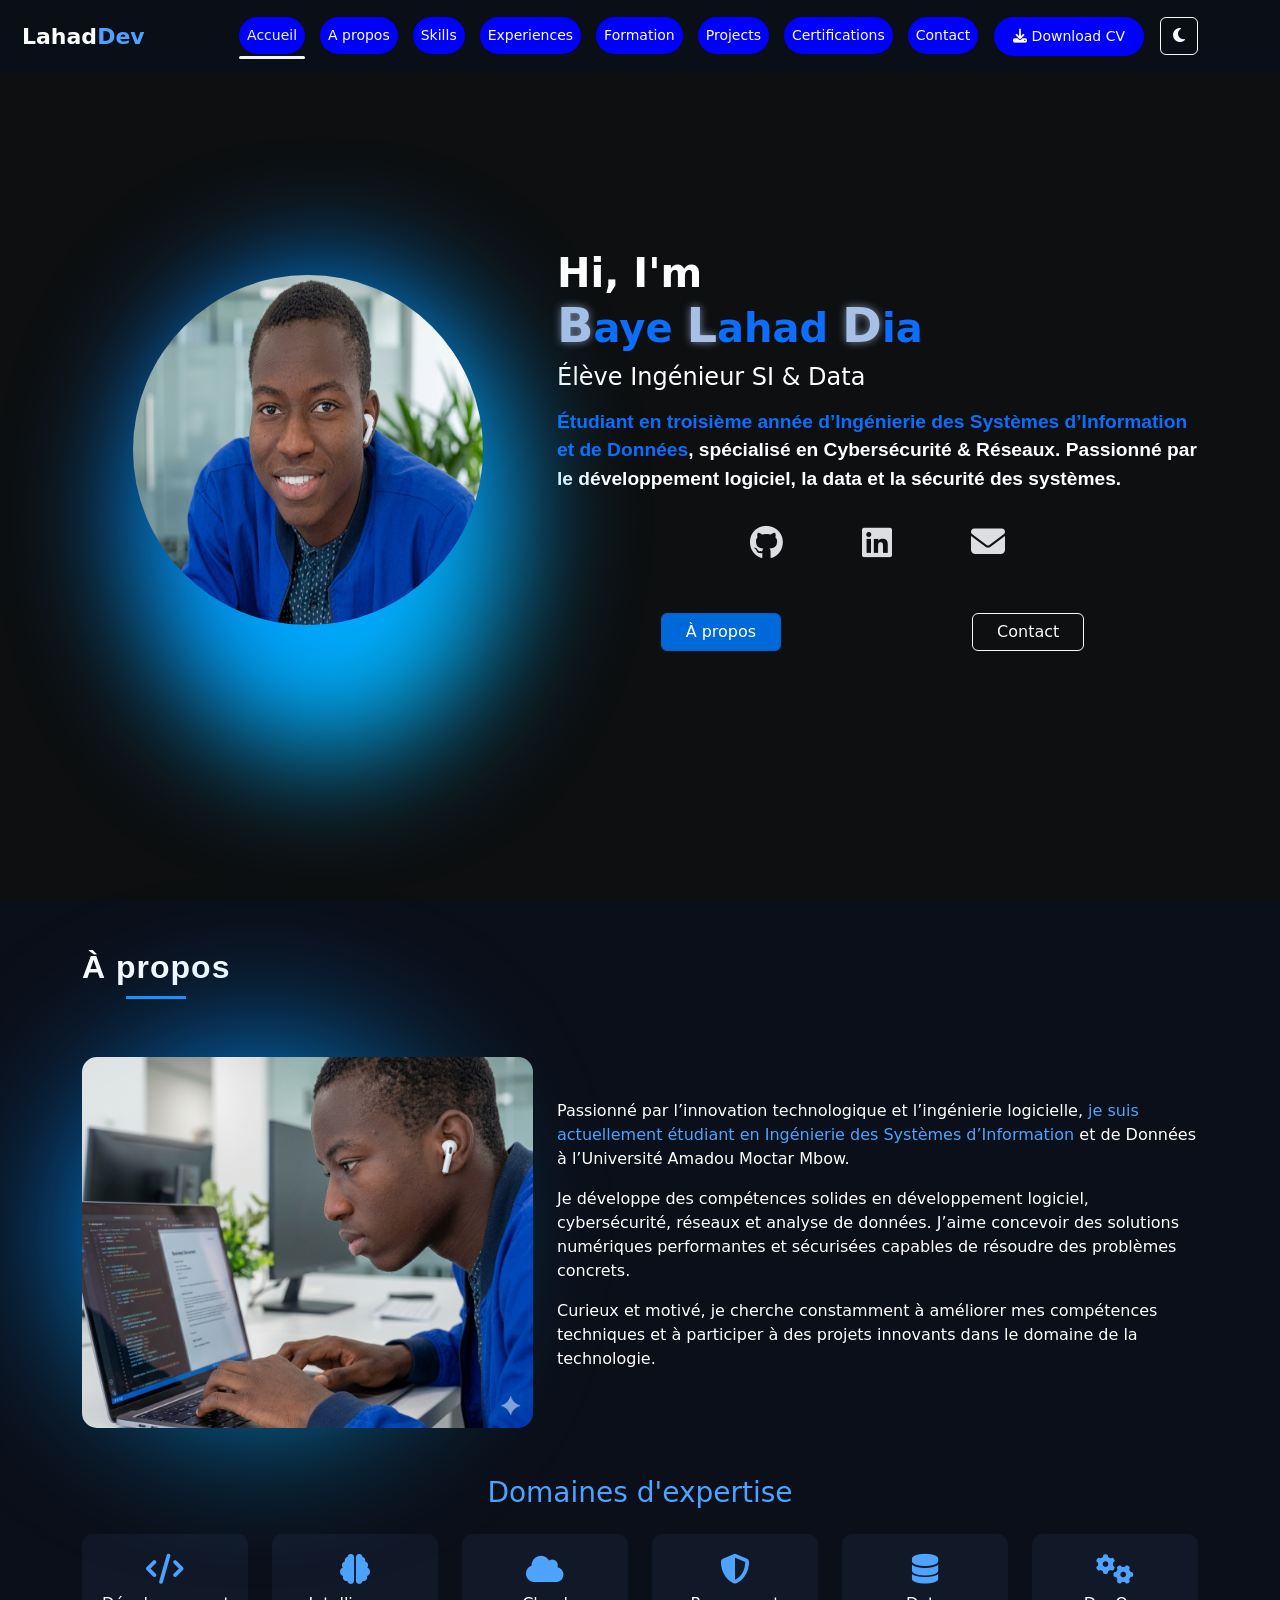
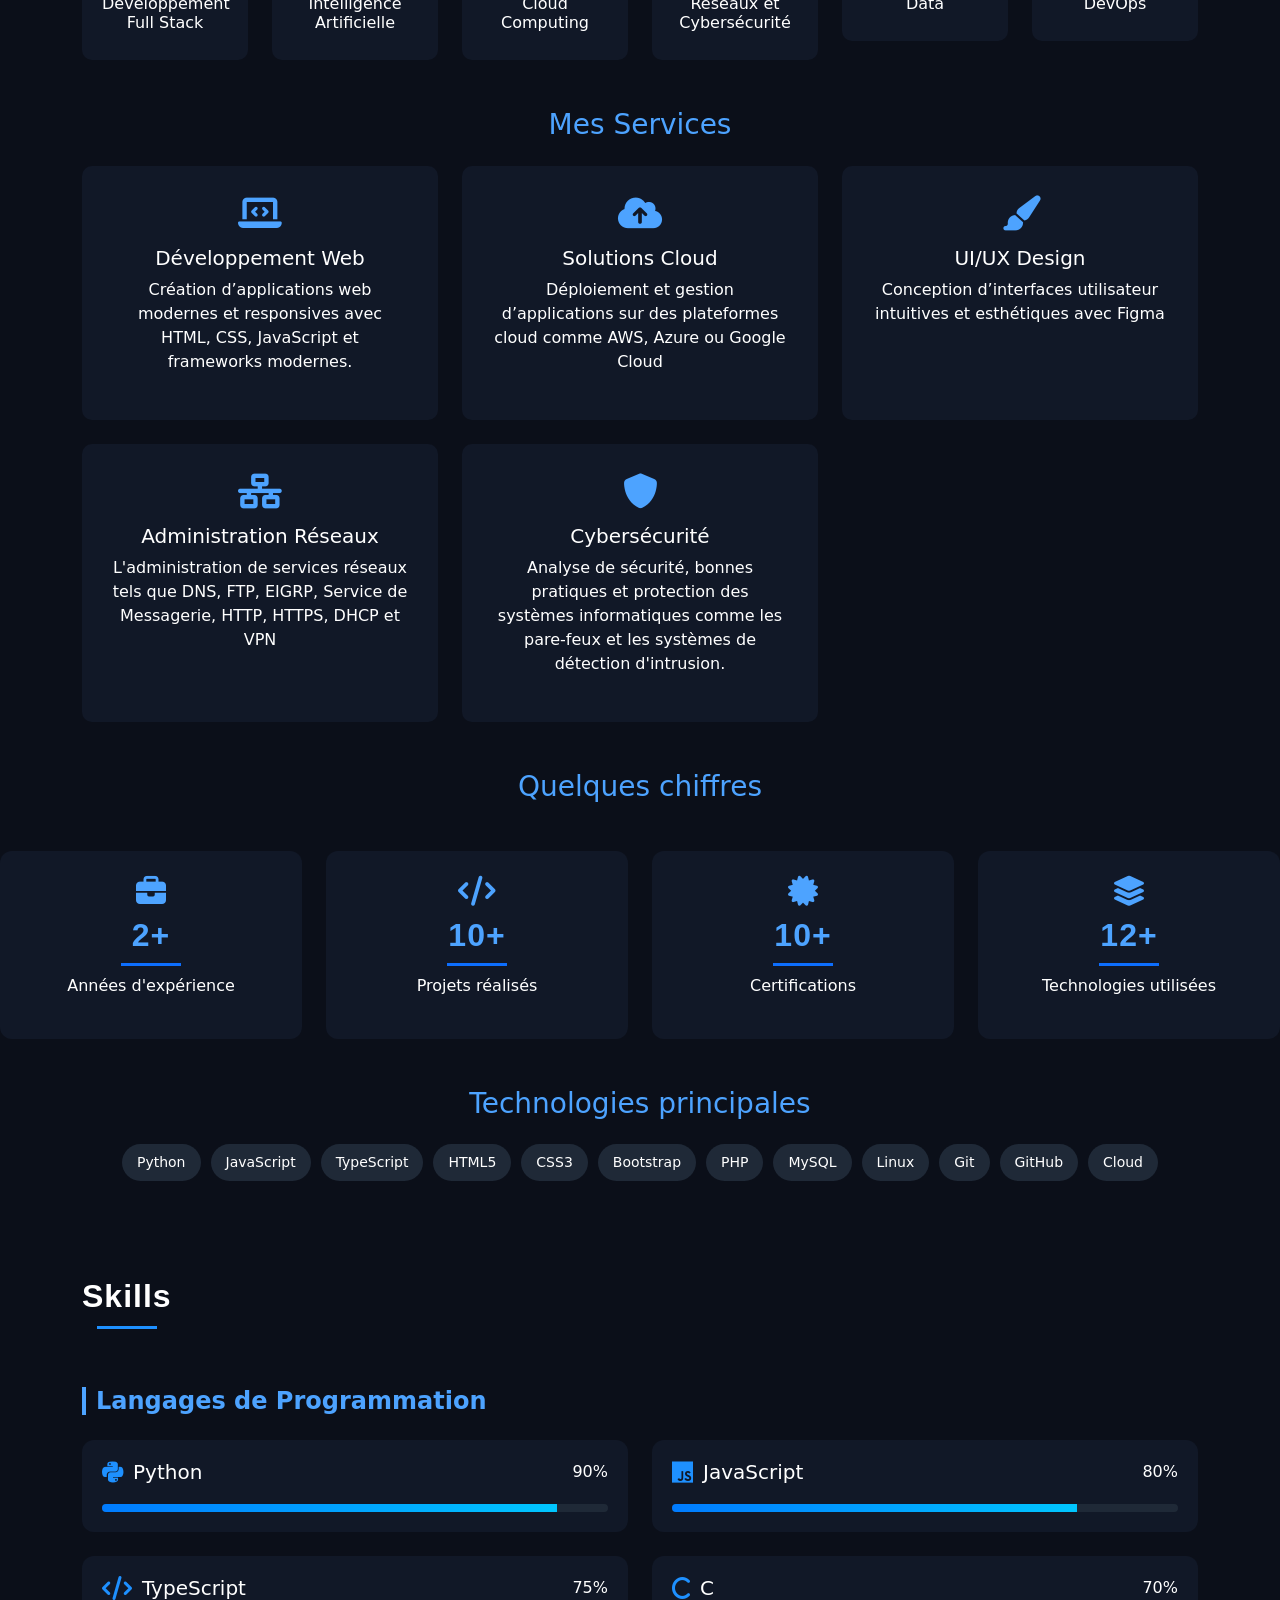
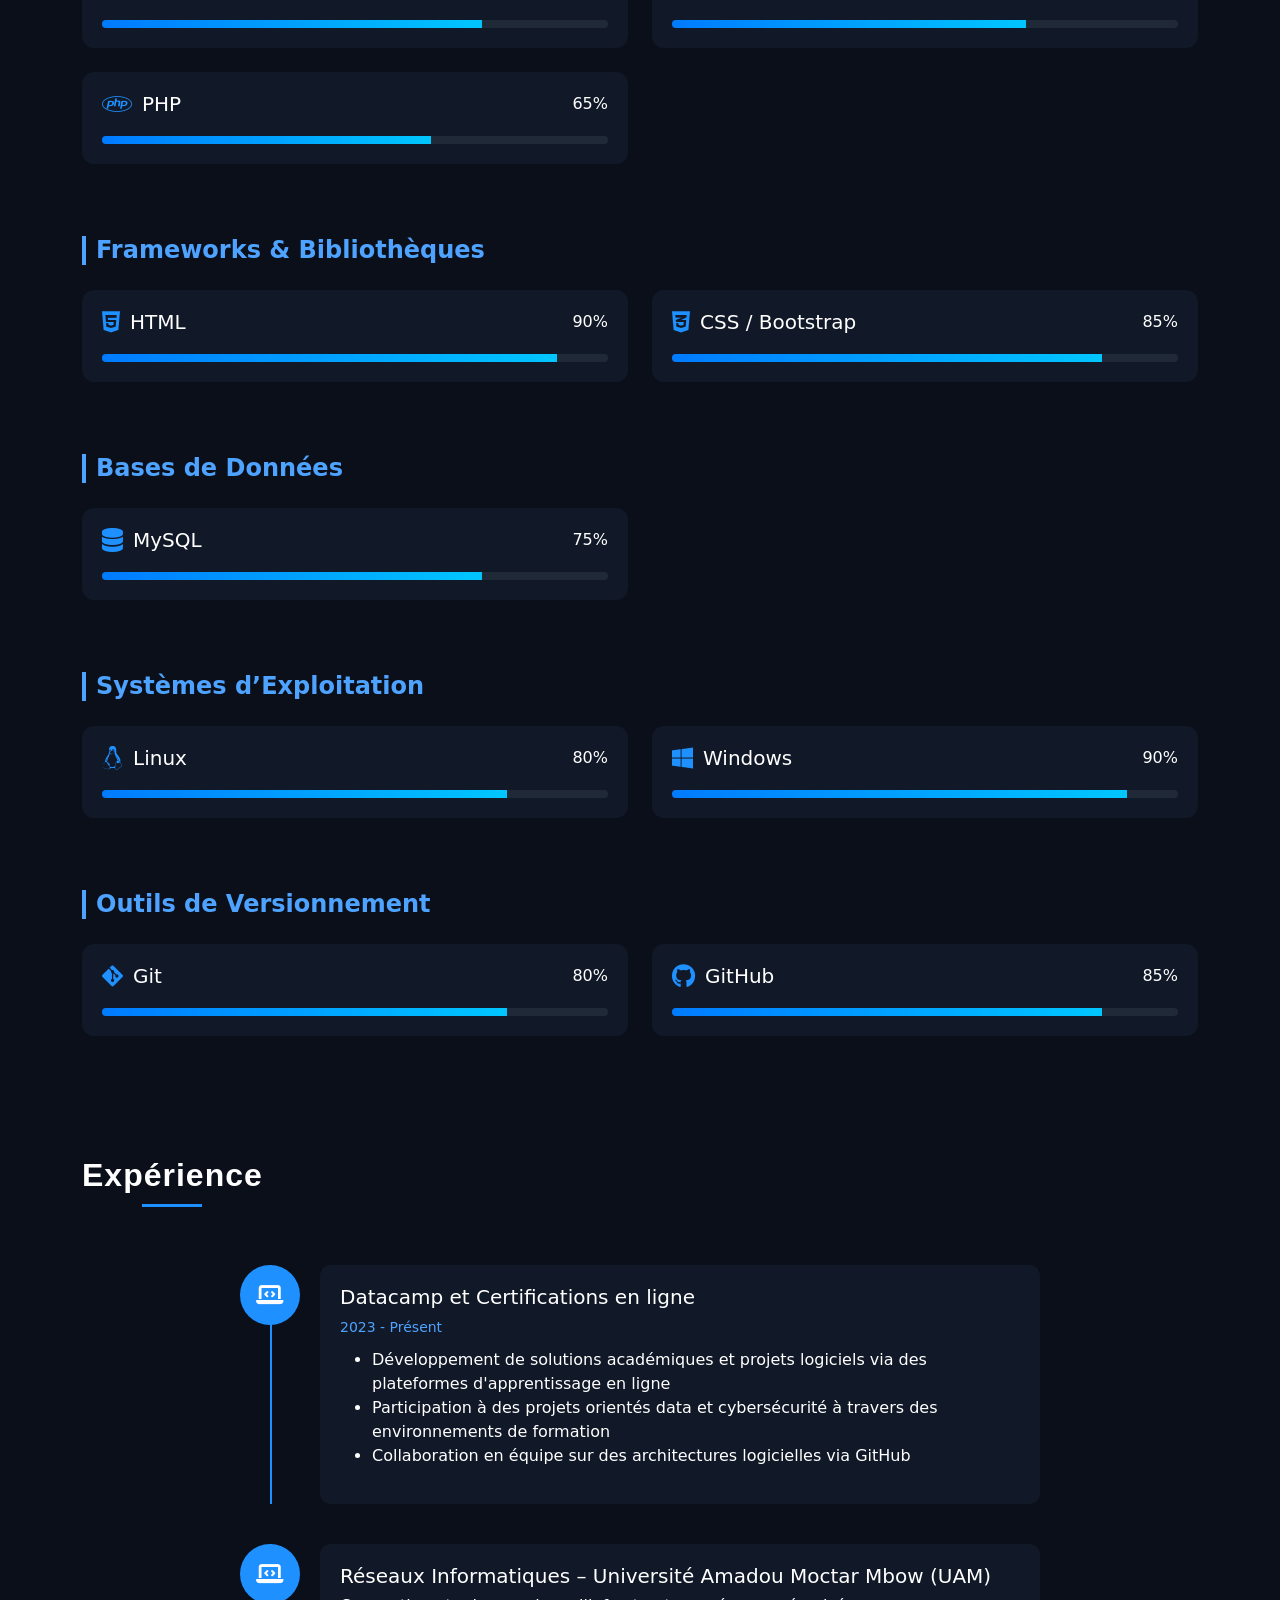
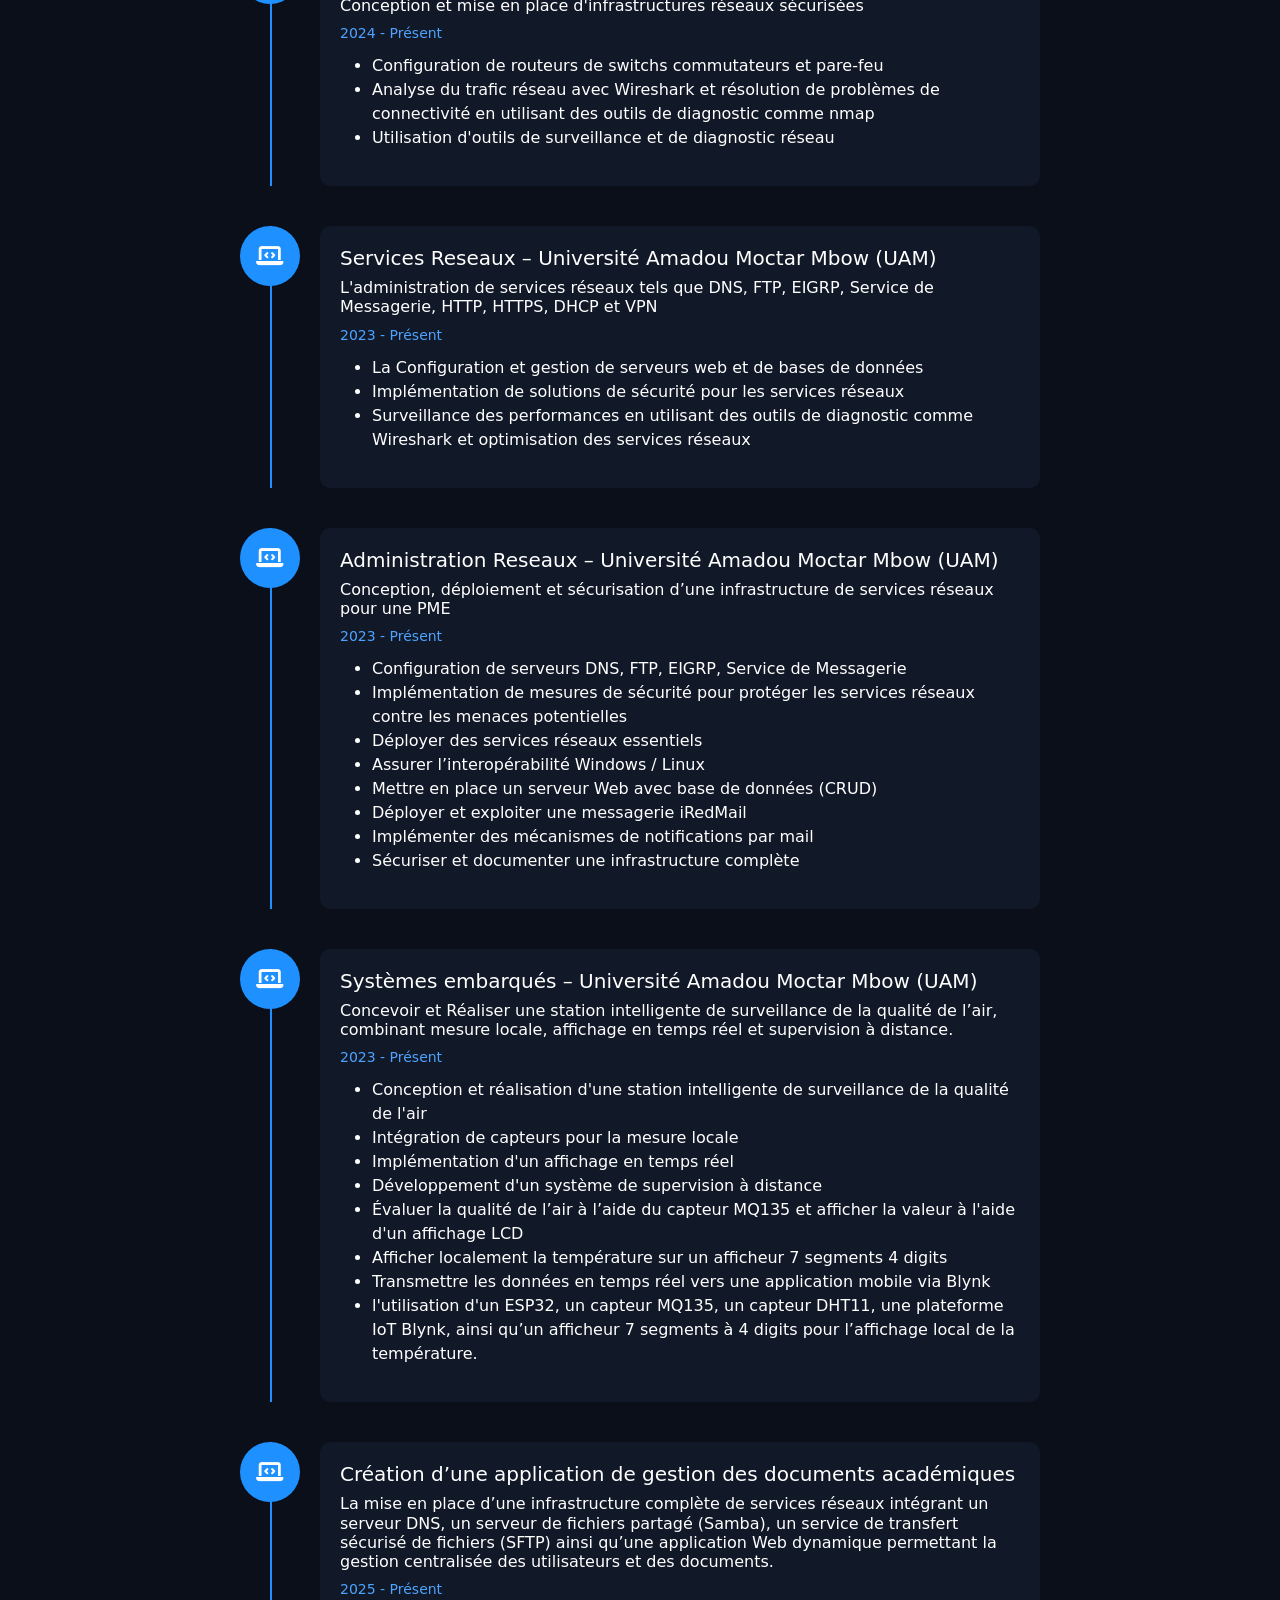
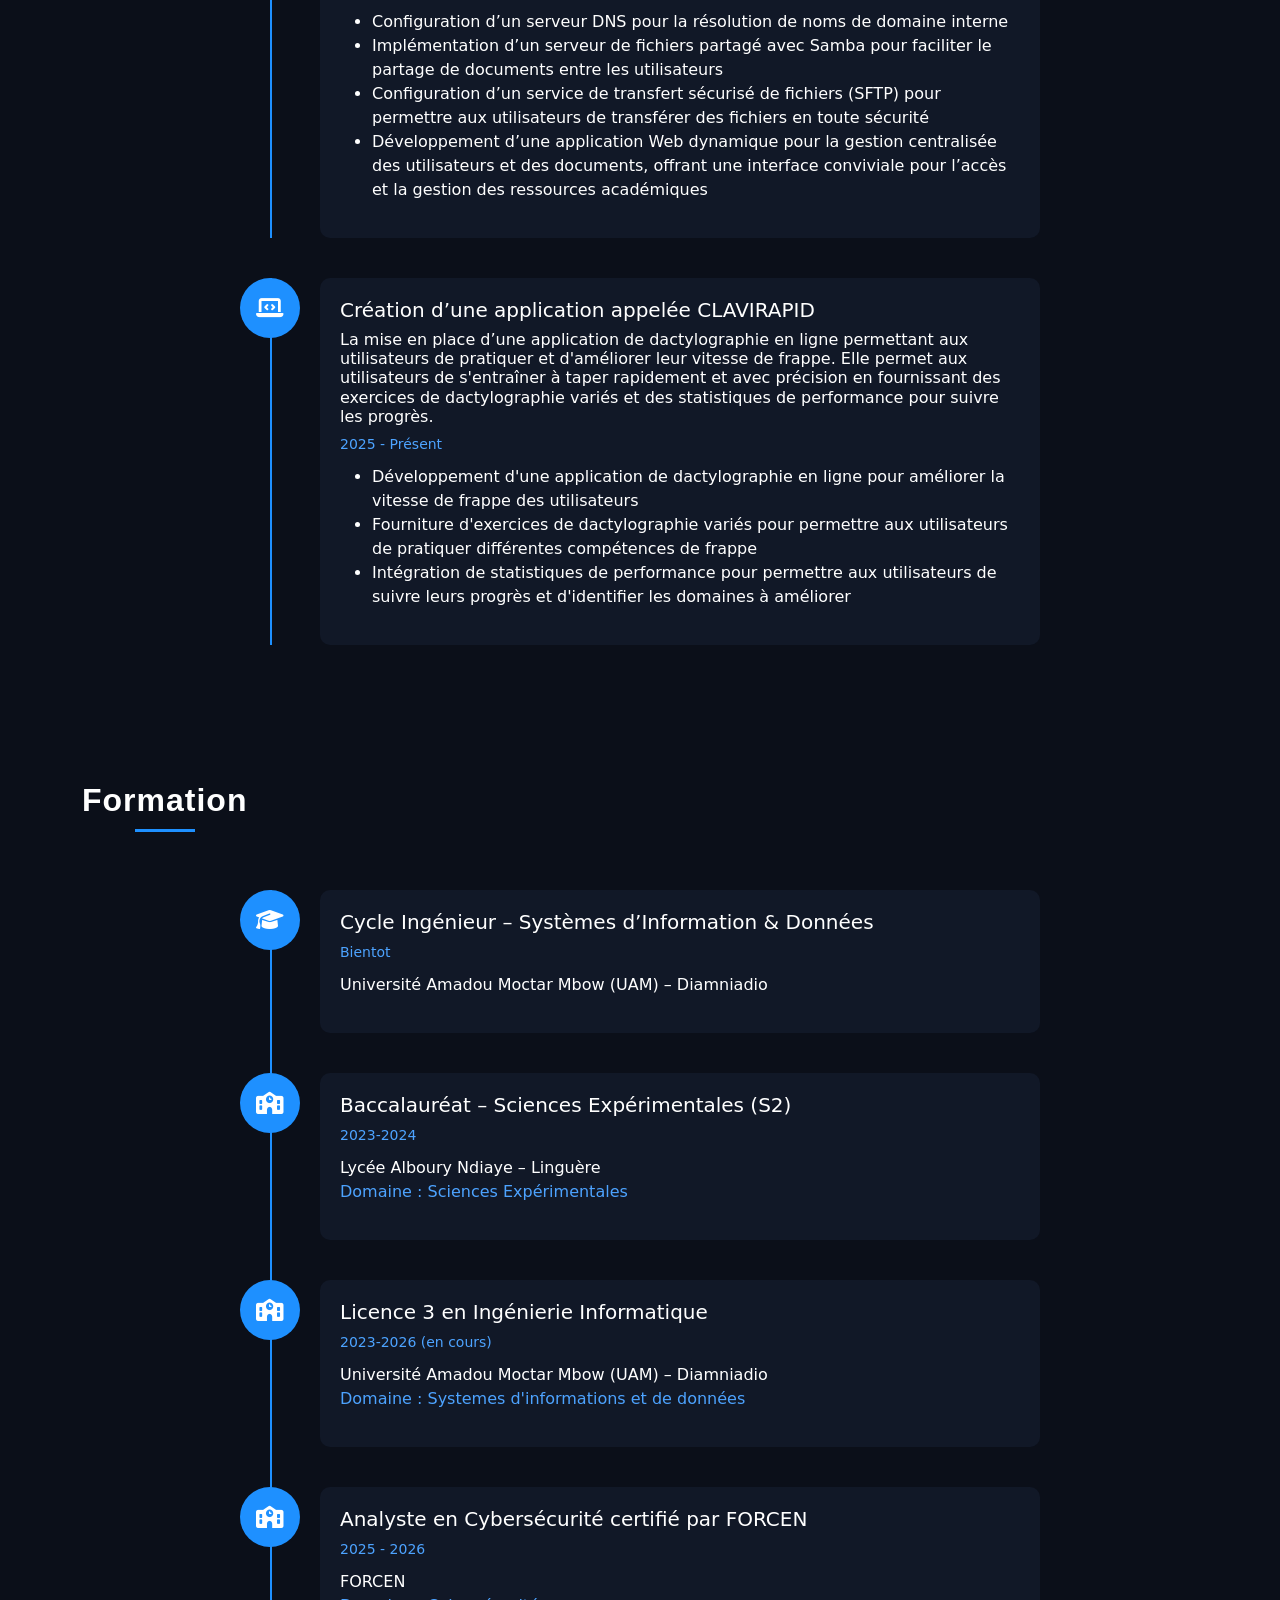
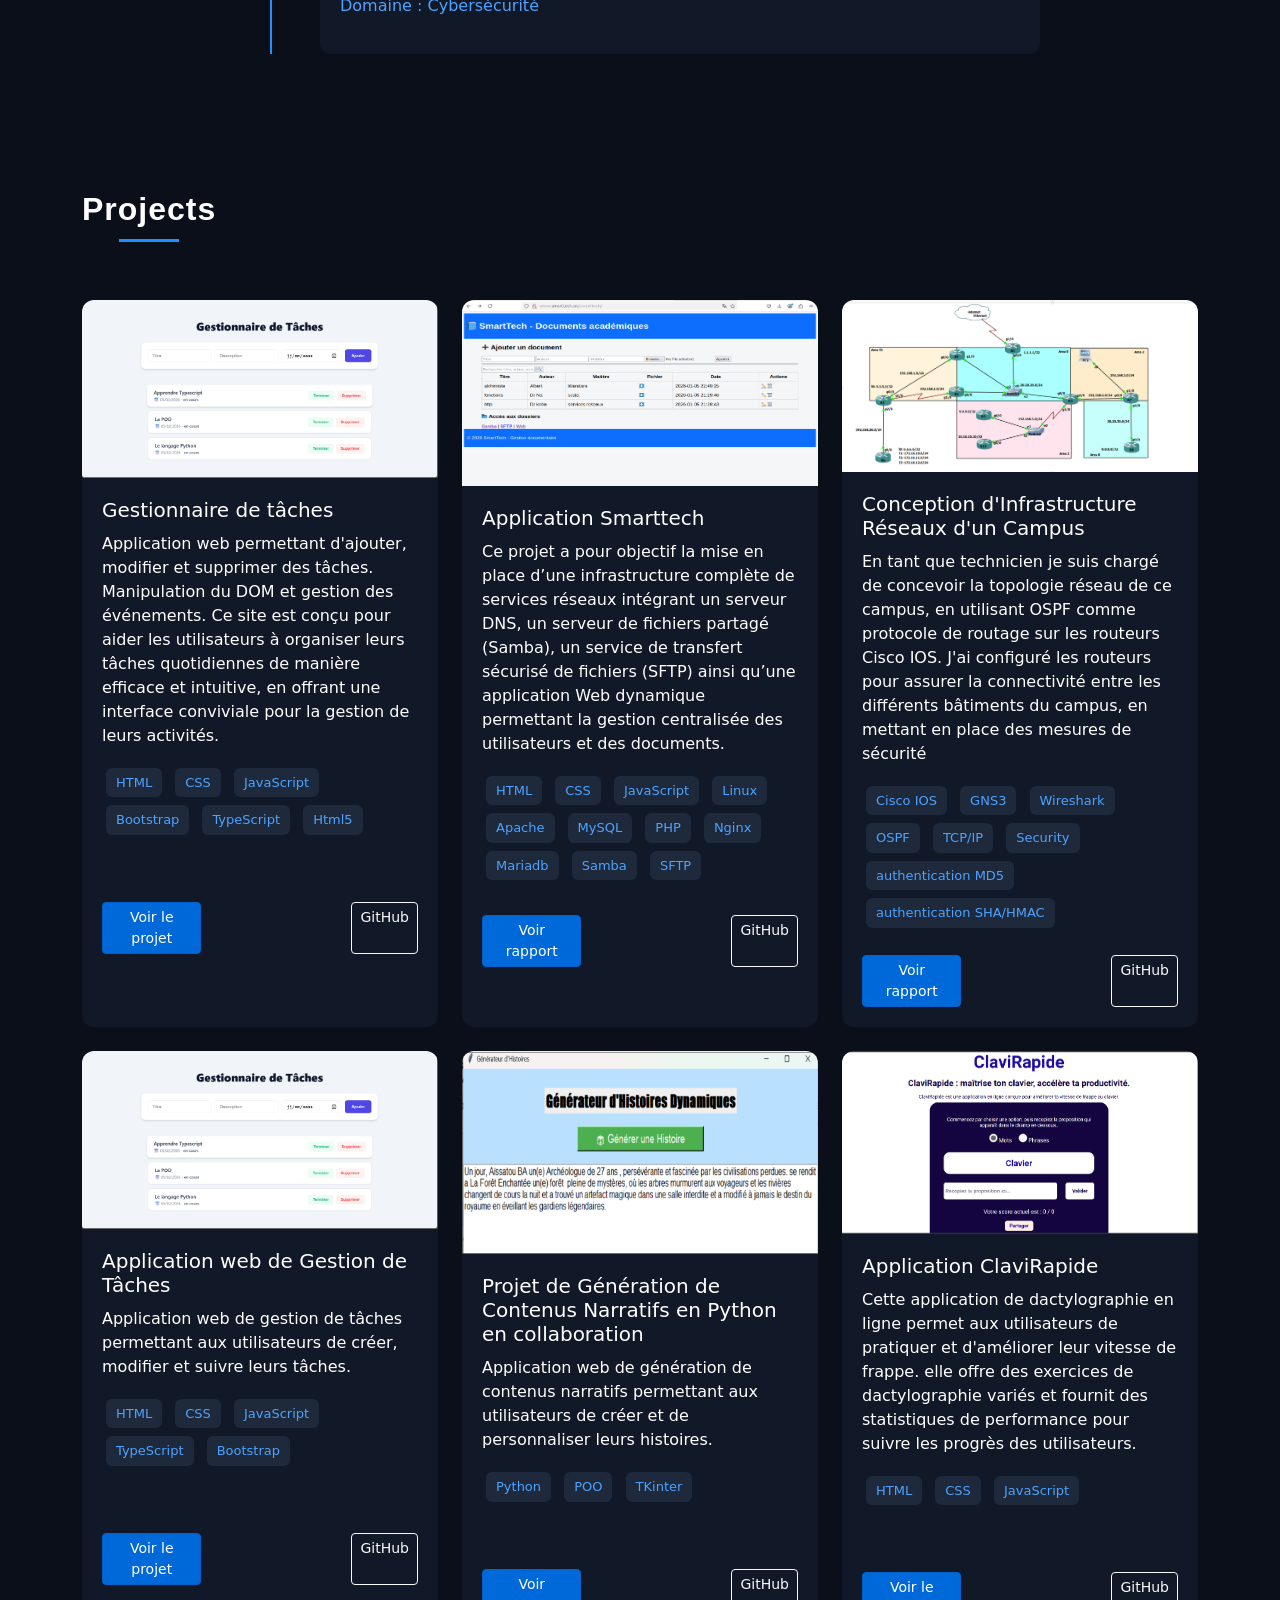
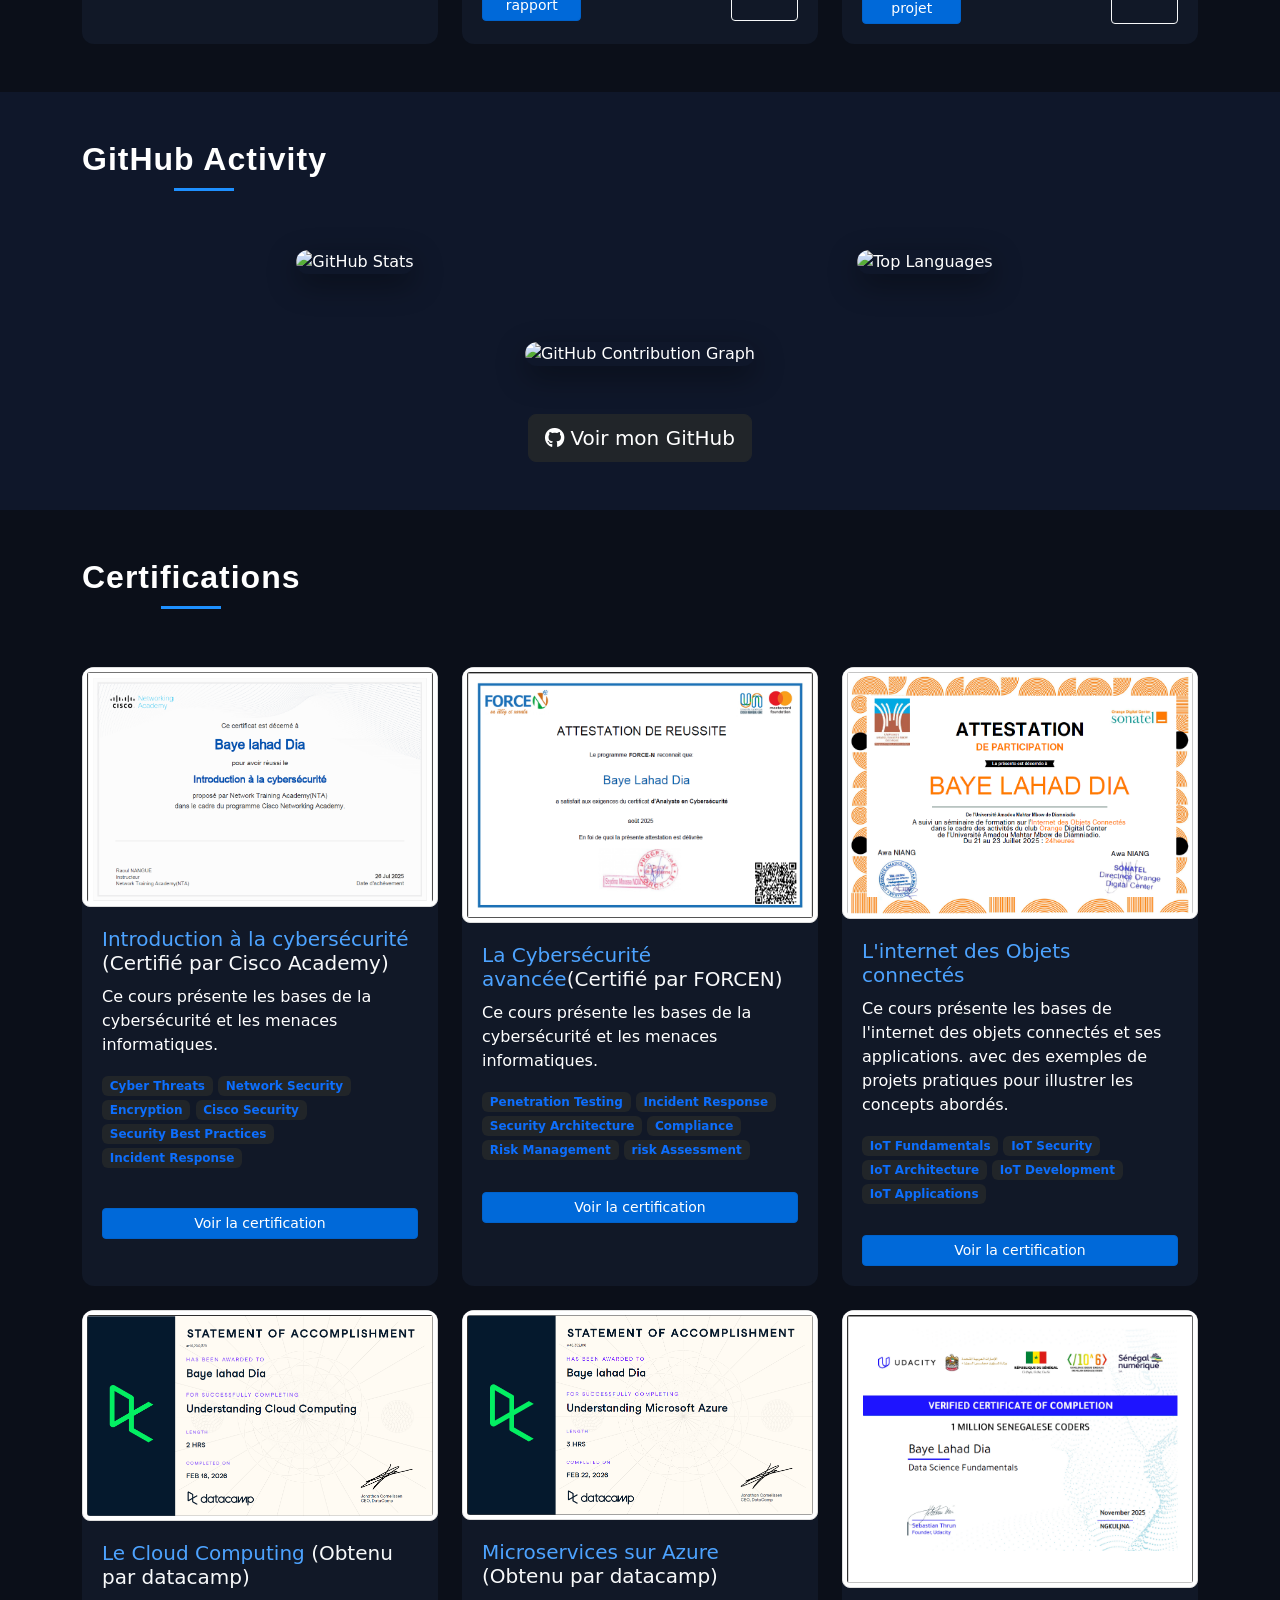
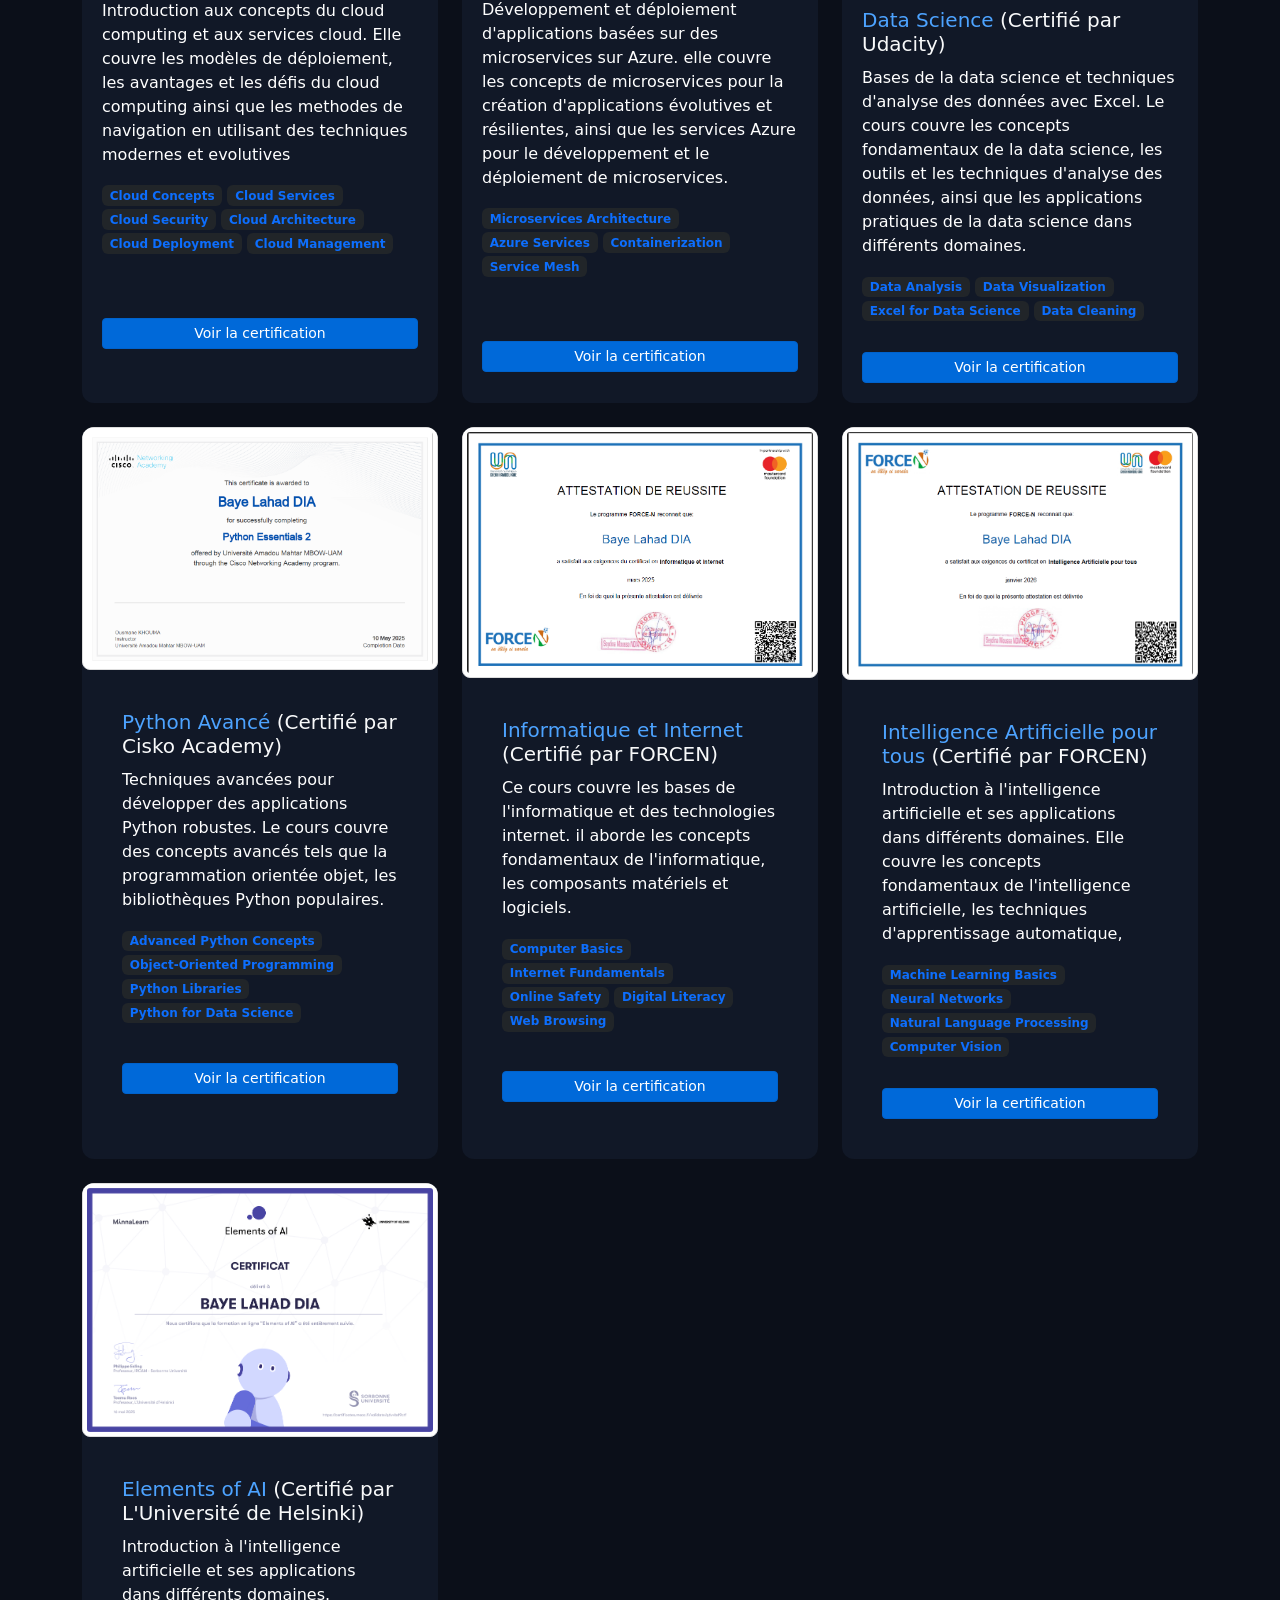
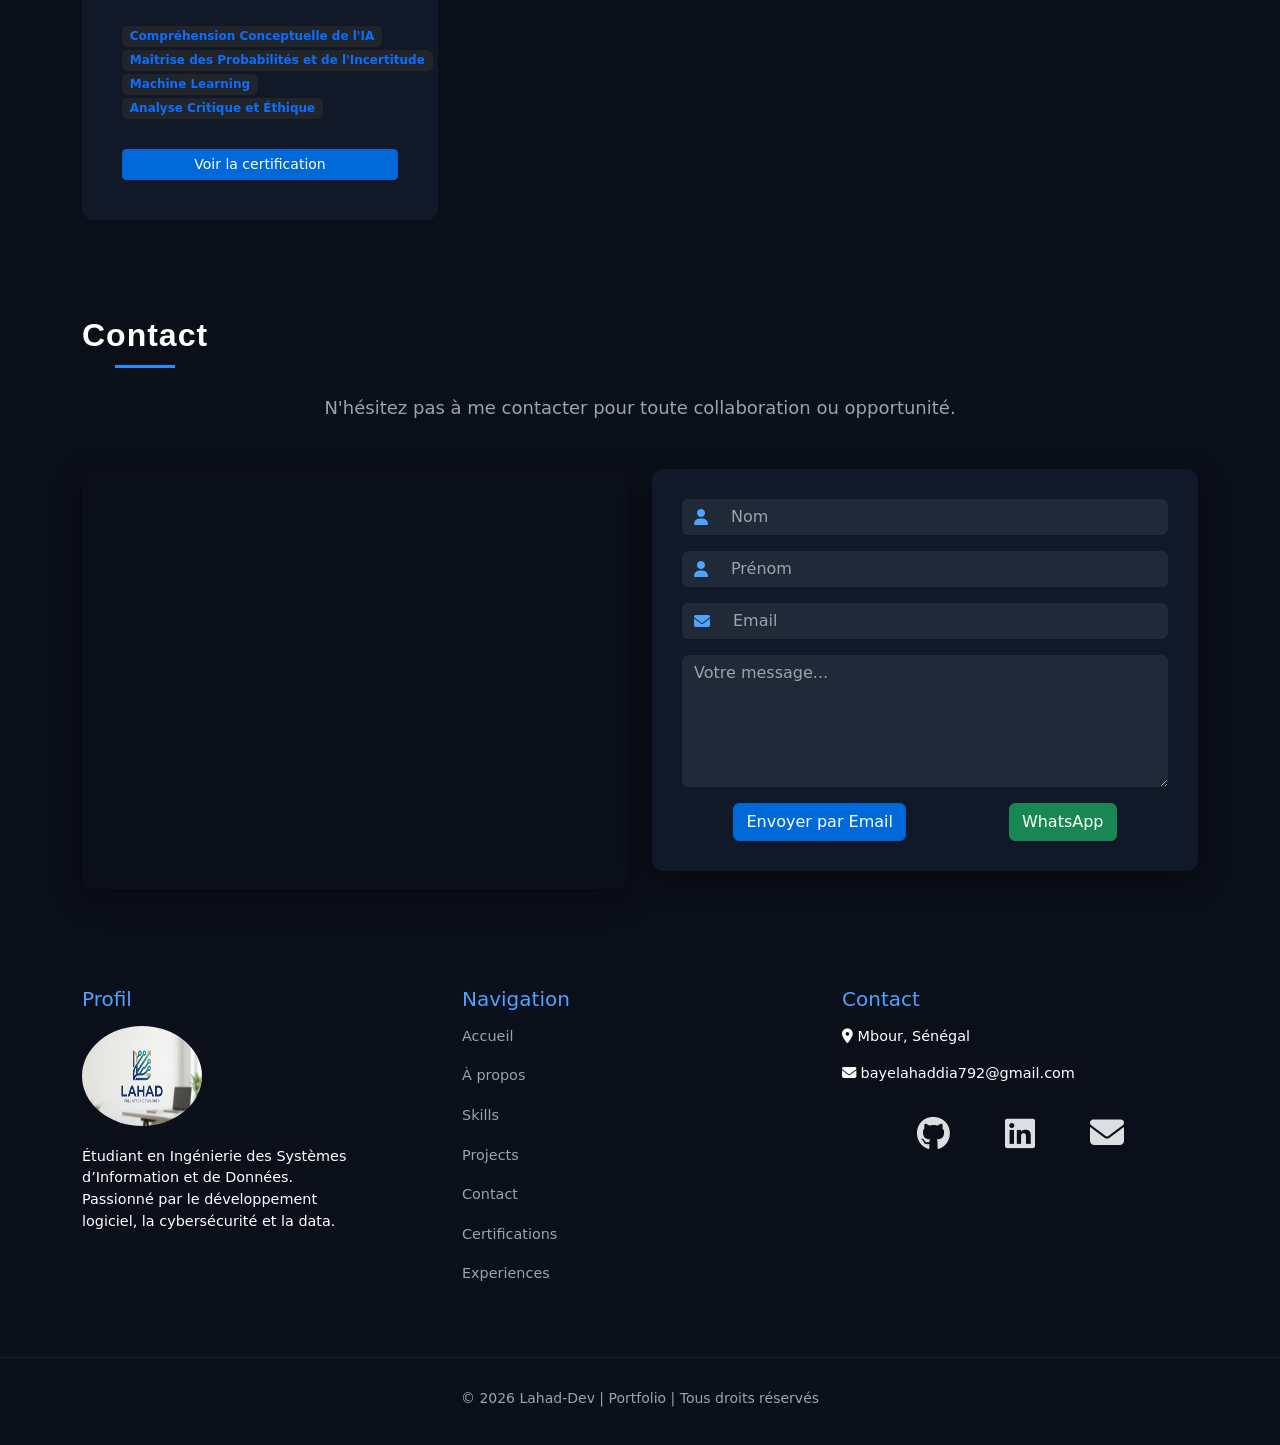
==== index.html @ 0f97bac3 "Modification de fichier" ====
<!DOCTYPE html>
<html lang="fr">
<head>
    <meta charset="UTF-8">
    <meta name="viewport" content="width=device-width, initial-scale=1">
    <title>Portfolio </title>
    <link rel="stylesheet" href="https://cdnjs.cloudflare.com/ajax/libs/font-awesome/6.5.0/css/all.min.css">
    

    <!-- Bootstrap CSS -->
    <link href="https://cdn.jsdelivr.net/npm/bootstrap@5.3.2/dist/css/bootstrap.min.css" rel="stylesheet">
    <link rel="stylesheet" href="https://cdn.jsdelivr.net/gh/devicons/devicon@latest/devicon.min.css">

    <!-- Fichier CSS personnalisé -->
    <link rel="stylesheet" href="style.css">
</head>
<body>

<!-- ========================================= NAVBAR ====================================================================== -->

<nav class="navbar navbar-expand-lg navbar-dark fixed-top custom-navbar">
    <div class="container">
        <a class="navbar-brand fw-bold logo" href="#">Lahad<span>Dev</span></a>
        <button class="navbar-toggler" type="button" data-bs-toggle="collapse" data-bs-target="#navbarNav">
            <span class="navbar-toggler-icon"></span>
        </button>
        <div class="collapse navbar-collapse" id="navbarNav">
            <ul class="navbar-nav ms-auto">
                <li class="nav-item">
                    <a class="nav-link active" href="#accueil">Accueil</a>
                </li>
                <li class="nav-item">
                    <a class="nav-link" href="#a-propos">A propos</a>
                </li>
                <li class="nav-item">
                    <a class="nav-link" href="#skills">Skills</a>
                </li>
                <li class="nav-item">
                    <a class="nav-link" href="#experience">Experiences</a>
                </li>
                <li class="nav-item">
                    <a class="nav-link" href="#formation">Formation</a>
                </li>
                <li class="nav-item">
                    <a class="nav-link" href="#projects">Projects</a>
                </li>
                <li class="nav-item">
                    <a class="nav-link" href="#certifications">Certifications</a>
                </li>
                <li class="nav-item">
                    <a class="nav-link" href="#contact">Contact</a>
                </li>
                <!-- BOUTON CV -->
                <li class="nav-item ms-lg-3">
                    <a href="images/docs/Rapport_POO_Projet3.pdf" download class="btn btn-cv">
                        <i class="fa-solid fa-download"></i> Download CV
                    </a>
                </li>
                <!-- Dark Mode Toggle -->
                <li class="nav-item ms-3">
                    <button id="theme-toggle" class="btn btn-outline-light">
                        <i class="fa-solid fa-moon"></i>
                    </button>
                </li>
            </ul>
        </div>
    </div>
</nav>


<!------------------------- HERO SECTION ACCEUIL--------------------------------------------------------------------------------------->
<section id="accueil" class="bg-dark text-white d-flex align-items-center" style="min-height: 100vh;">
    <div class="container">
        <div class="row align-items-center">

            <!-- PHOTO -->
            <!-- <div class="col-md-5 text-center mb-4 mb-md-0">
                <img src="images/profil.png" alt="Photo de profil" class="img-fluid rounded-circle shadow" style="width: 400px; height: 400px;">
            </div> -->
            <div class="col-lg-5 text-center hero-image">

                <div class="profile-wrapper">
                    <div class="blob"></div>

                    <img src="images/profil.png" class="img-fluid rounded-circle profile-img" alt="Profile">
                </div>

            </div>

            <!-- TEXTE -->
            <div class="col-md-7 text-center text-md-start">
                <h1 class="fw-bold reveal">Hi, I'm <br> <span class="text-primary reveal delay-1"><span class="letter">B</span>aye <span class="letter">L</span>ahad <span class="letter">D</span>ia</span></h1>
                <h4 class="reveal delay-2">Élève Ingénieur SI & Data</h4>

                <p class="mt-3 reveal delay-3" style="font-weight: bold; font-size: larger; font-family: 'Segoe UI', Tahoma, Geneva, Verdana, sans-serif;">
                    <span class="text-primary">Étudiant en troisième année d’Ingénierie des Systèmes d’Information 
                    et de Données</span>, spécialisé en Cybersécurité & Réseaux.
                    Passionné par le développement logiciel, la data et la sécurité des systèmes.
                </p>

                <!-- RÉSEAUX SOCIAUX -->
                <div class="my-3 reveal delay-4 social-icons">
                    <a href="#" class="text-white me-4 fs-4">
                        <i class="fa-brands fa-github"></i>
                    </a>
                    <a href="https://www.linkedin.com/in/baye-lahad-dia-55b35b339" class="text-white me-4 fs-4">
                        <i class="fa-brands fa-linkedin"></i>
                    </a>
                    <a href="mailto:bayelahad792@gmail.com" class="text-white fs-4">
                        <i class="fa-solid fa-envelope"></i>
                    </a>
                </div>

                <!-- BOUTONS -->
                <div class="mt-5 reveal delay-5 button-group">
                    <a href="#a-propos" class="btn btn-primary me-3 px-4 btn-color">
                        À propos
                    </a>
                    <a href="#contact" class="btn btn-outline-light px-4">
                        Contact
                    </a>
                </div>

            </div>
        </div>
    </div>
</section>

<!-- ================================== A PROPOS ================= -->
<section id="a-propos" class="about-section py-5">
    <div class="container">
        <h2 class="text-center mb-5 section-title">À propos</h2>
        <div class="row align-items-center">
            <!-- IMAGE -->
            <div class="col-lg-5 text-center mb-4 mb-lg-0 reveal-left">
                <div class="about-img-wrapper">
                    <div class="about-blob"></div>
                    <img src="images/moi.png" alt="Moi en train de coder" class="img-fluid about-img">
                </div>
            </div>
            <!-- TEXTE -->
             <div class="col-lg-7 reveal-right">
                <p>
                    Passionné par l’innovation technologique et l’ingénierie logicielle,
                    <span class="highlight">je suis actuellement étudiant en Ingénierie des Systèmes d’Information</span>
                    et de Données à l’Université Amadou Moctar Mbow.
                </p>

                <p>
                Je développe des compétences solides en développement logiciel,
                cybersécurité, réseaux et analyse de données. J’aime concevoir
                des solutions numériques performantes et sécurisées capables
                de résoudre des problèmes concrets.
                </p>

                <p>
                Curieux et motivé, je cherche constamment à améliorer mes
                compétences techniques et à participer à des projets innovants
                dans le domaine de la technologie.
                </p>
            </div>
        </div>
        <!-- DOMAINES D'EXPERTISE -->
         <div class="mt-5">
            <h3 class="text-center mb-4 section-subtitle">Domaines d'expertise</h3>
            <div class="row g-4 text-center">
                <div class="col-md-4 col-lg-2">
                    <div class="domain-card">
                        <i class="fa-solid fa-code domain-icon"></i>
                        <h6>Développement Full Stack</h6>
                    </div>
                </div>
                <div class="col-md-4 col-lg-2">
                    <div class="domain-card">
                        <i class="fa-solid fa-brain domain-icon"></i>
                        <h6>Intelligence Artificielle</h6>
                    </div>
                </div>
                <div class="col-md-4 col-lg-2">
                    <div class="domain-card">
                        <i class="fa-solid fa-cloud domain-icon"></i>
                        <h6>Cloud Computing</h6>
                    </div>
                </div>
                <div class="col-md-4 col-lg-2">
                    <div class="domain-card">
                        <i class="fa-solid fa-shield-halved domain-icon"></i>
                        <h6>Reseaux et  Cybersécurité</h6>
                    </div>
                </div>
                <div class="col-md-4 col-lg-2">
                    <div class="domain-card">
                        <i class="fa-solid fa-database domain-icon"></i>
                        <h6>Data</h6>
                    </div>
                </div>
                <div class="col-md-4 col-lg-2">
                    <div class="domain-card">
                        <i class="fa-solid fa-cogs domain-icon"></i>
                        <h6>DevOps</h6>
                    </div>
                </div>
            </div>
        </div>
        <!-- SERVICES -->
         <div class="mt-5">
            <h3 class="text-center mb-4 section-subtitle">Mes Services</h3>
            <div class="row g-4">
                <div class="col-md-4">
                    <div class="service-card text-center">
                        <i class="fa-solid fa-laptop-code service-icon"></i>
                        <h5>Développement Web</h5>
                        <p>
                            Création d’applications web modernes et responsives
                            avec HTML, CSS, JavaScript et frameworks modernes.
                        </p>
                    </div>
                </div>
                    <div class="col-md-4">
                        <div class="service-card text-center">
                            <i class="fa-solid fa-cloud-arrow-up service-icon"></i>
                            <h5>Solutions Cloud</h5>

                            <p>
                            Déploiement et gestion d’applications sur des plateformes cloud comme AWS, Azure ou Google Cloud
                            </p>
                        </div>
                    </div>
                     <div class="col-md-4">
                        <div class="service-card text-center">
                            <i class="fa-solid fa-paint-brush service-icon"></i>
                            <h5>UI/UX Design</h5>

                            <p>
                            Conception d’interfaces utilisateur intuitives et esthétiques avec Figma
                            </p>
                        </div>
                    </div>

                    <div class="col-md-4">
                    <div class="service-card text-center">
                        <i class="fa-solid fa-network-wired service-icon"></i>
                        <h5>Administration Réseaux</h5>

                            <p>
                            L'administration de services réseaux tels que DNS, FTP, EIGRP, Service de Messagerie, HTTP, HTTPS, DHCP et VPN
                            </p>
                        </div>
                    </div>
                    <div class="col-md-4">
                        <div class="service-card text-center">
                            <i class="fa-solid fa-shield service-icon"></i>
                            <h5>Cybersécurité</h5>

                                <p>
                                Analyse de sécurité, bonnes pratiques
                                et protection des systèmes informatiques comme les pare-feux et les systèmes de détection d'intrusion.
                                </p>
                            </div>
                        </div>
                    </div>
                </div>
    </div> 
    <!-- ================= STATISTIQUES ================= -->
     <div class="about-stats mt-5">
        <h3 class="text-center mb-5 section-subtitle">Quelques chiffres</h3>
        <div class="row text-center g-4">
            <!-- EXPERIENCE -->
             <div class="col-md-3">
                <div class="stat-card">
                    <i class="fa-solid fa-briefcase stat-icon"></i>
                    <h2 class="stat-number">2+</h2>
                    <p>Années d'expérience</p>
                </div>
            </div>
            <!-- PROJETS -->
             <div class="col-md-3">
                <div class="stat-card">
                    <i class="fa-solid fa-code stat-icon"></i>
                    <h2 class="stat-number">10+</h2>
                    <p>Projets réalisés</p>
                </div>
            </div>
            <!-- CERTIFICATIONS -->
             <div class="col-md-3">
                <div class="stat-card">
                    <i class="fa-solid fa-certificate stat-icon"></i>
                    <h2 class="stat-number">10+</h2>
                    <p>Certifications</p>
                </div>
            </div>
            <!-- TECHNOLOGIES -->
             <div class="col-md-3">
                <div class="stat-card">
                    <i class="fa-solid fa-layer-group stat-icon"></i>
                    <h2 class="stat-number">12+</h2>
                    <p>Technologies utilisées</p>
                </div>
            </div>
        </div>
    </div>
    <!-- ================= TECHNOLOGIES PRINCIPALES ================= -->
     <div class="main-tech mt-5">
        <h3 class="text-center mb-4 section-subtitle">Technologies principales</h3>
        <div class="tech-list text-center">
            <span class="tech-badge">Python</span>
            <span class="tech-badge">JavaScript</span>
            <span class="tech-badge">TypeScript</span>
            <span class="tech-badge">HTML5</span>
            <span class="tech-badge">CSS3</span>
            <span class="tech-badge">Bootstrap</span>
            <span class="tech-badge">PHP</span>
            <span class="tech-badge">MySQL</span>
            <span class="tech-badge">Linux</span>
            <span class="tech-badge">Git</span>
            <span class="tech-badge">GitHub</span>
            <span class="tech-badge">Cloud</span>
        </div>
    </div>
</section>

<!-- ======================================= SKILLS ======================================================================================== -->
<section id="skills" class="skills-section py-5">
    <div class="container">
        <h2 class="text-center section-title mb-5">Skills</h2>
        <!-- ================= LANGAGES ================= -->
         <h4 class="skill-group-title">Langages de Programmation</h4>
         <div class="row">
            <div class="col-md-6 mb-4 reveal-skill">
                <div class="skill-card">
                    <div class="skill-header">
                        <i class="fa-brands fa-python skill-icon"></i>
                        <h5>Python</h5>
                        <span>90%</span>
                    </div>
                    <div class="progress">
                        <div class="progress-bar skill-bar" data-width="90%"></div>
                    </div>
                </div>
            </div>
            <div class="col-md-6 mb-4 reveal-skill">
                <div class="skill-card">
                    <div class="skill-header">
                        <i class="fa-brands fa-js skill-icon"></i>
                        <h5>JavaScript</h5>
                        <span>80%</span>
                    </div>
                    <div class="progress">
                        <div class="progress-bar skill-bar" data-width="80%"></div>
                    </div>
                </div>
            </div>
            <div class="col-md-6 mb-4 reveal-skill">
                <div class="skill-card">
                    <div class="skill-header">
                        <i class="fa-solid fa-code skill-icon"></i>
                        <h5>TypeScript</h5>
                        <span>75%</span>
                    </div>
                    <div class="progress">
                        <div class="progress-bar skill-bar" data-width="75%"></div>
                    </div>
                </div>
            </div>
            <div class="col-md-6 mb-4 reveal-skill">
                <div class="skill-card">
                    <div class="skill-header">
                        <i class="fa-solid fa-c skill-icon"></i>
                        <h5>C</h5>
                        <span>70%</span>
                    </div>
                    <div class="progress">
                        <div class="progress-bar skill-bar" data-width="70%"></div>
                    </div>
                </div>
            </div>
            <div class="col-md-6 mb-4 reveal-skill">
                <div class="skill-card">
                    <div class="skill-header">
                        <i class="fa-brands fa-php skill-icon"></i>
                        <h5>PHP</h5>
                        <span>65%</span>
                    </div>
                    <div class="progress">
                        <div class="progress-bar skill-bar" data-width="65%"></div>
                    </div>
                </div>
            </div>
        </div>
        <!-- ================= FRAMEWORKS ================= -->
         <h4 class="skill-group-title mt-5">Frameworks & Bibliothèques</h4>
         <div class="row">
            <div class="col-md-6 mb-4 reveal-skill">
                <div class="skill-card">
                    <div class="skill-header">
                        <i class="fa-brands fa-html5 skill-icon"></i>
                        <h5>HTML</h5>
                        <span>90%</span>
                    </div>
                    <div class="progress">
                        <div class="progress-bar skill-bar" data-width="90%"></div>
                    </div>
                </div>
            </div>
            <div class="col-md-6 mb-4 reveal-skill">
                <div class="skill-card">
                    <div class="skill-header">
                        <i class="fa-brands fa-css3-alt skill-icon"></i>
                        <h5>CSS / Bootstrap</h5>
                        <span>85%</span>
                    </div>
                    <div class="progress">
                        <div class="progress-bar skill-bar" data-width="85%"></div>
                    </div>
                </div>
            </div>
        </div>
<!-- ================= BASES DE DONNEES ================= -->

        <h4 class="skill-group-title mt-5">Bases de Données</h4>
        <div class="row">
            <div class="col-md-6 mb-4 reveal-skill">
                <div class="skill-card">
                    <div class="skill-header">
                        <i class="fa-solid fa-database skill-icon"></i>
                        <h5>MySQL</h5>
                        <span>75%</span>
                    </div>
                    <div class="progress">
                        <div class="progress-bar skill-bar" data-width="75%"></div>
                    </div>
                </div>
            </div>
        </div>

<!-- ================= SYSTEMES ================= -->

        <h4 class="skill-group-title mt-5">Systèmes d’Exploitation</h4>
        <div class="row">
            <div class="col-md-6 mb-4 reveal-skill">
                <div class="skill-card">
                    <div class="skill-header">
                        <i class="fa-brands fa-linux skill-icon"></i>
                        <h5>Linux</h5>
                        <span>80%</span>
                    </div>
                    <div class="progress">
                        <div class="progress-bar skill-bar" data-width="80%"></div>
                    </div>
                </div>
            </div>
            <div class="col-md-6 mb-4 reveal-skill">
                <div class="skill-card">
                    <div class="skill-header">
                        <i class="fa-brands fa-windows skill-icon"></i>
                        <h5>Windows</h5>
                        <span>90%</span>
                    </div>
                    <div class="progress">
                        <div class="progress-bar skill-bar" data-width="90%"></div>
                    </div>
                </div>
            </div>
        </div>

<!-- ================= VERSIONNING ================= -->

        <h4 class="skill-group-title mt-5">Outils de Versionnement</h4>
        <div class="row">
            <div class="col-md-6 mb-4 reveal-skill">
                <div class="skill-card">
                    <div class="skill-header">
                        <i class="fa-brands fa-git-alt skill-icon"></i>
                        <h5>Git</h5>
                        <span>80%</span>
                    </div>
                    <div class="progress">
                        <div class="progress-bar skill-bar" data-width="80%"></div>
                    </div>
                </div>
            </div>
            <div class="col-md-6 mb-4 reveal-skill">
                <div class="skill-card">
                    <div class="skill-header">
                        <i class="fa-brands fa-github skill-icon"></i>
                        <h5>GitHub</h5>
                        <span>85%</span>
                    </div>
                    <div class="progress">
                        <div class="progress-bar skill-bar" data-width="85%"></div>
                    </div>
                </div>
            </div>
        </div>
    </div>

</section>

<!-- ============================================= EXPERIENCE ========================================================================== -->
<section id="experience" class="experience-section py-5">
    <div class="container">
        <h2 class="text-center section-title mb-5">Expérience</h2>
        <div class="timeline">
            <!-- EXPERIENCE 1 -->
             <div class="timeline-item reveal-exp">
                <div class="timeline-icon">
                    <i class="fa-solid fa-laptop-code"></i>
                </div>
                <div class="timeline-content">
                    <h5>  Datacamp et Certifications en ligne</h5>
                    <span class="timeline-date">2023 - Présent</span>
                    <ul>
                        <li>Développement de solutions académiques et projets logiciels via des plateformes d'apprentissage en ligne</li>
                        <li>Participation à des projets orientés data et cybersécurité à travers des environnements de formation</li>
                        <li>Collaboration en équipe sur des architectures logicielles via GitHub</li>
                    </ul>
                </div>
            </div>
        </div>

        <div class="timeline">
            <!-- EXPERIENCE 2 -->
             <div class="timeline-item reveal-exp">
                <div class="timeline-icon">
                    <i class="fa-solid fa-laptop-code"></i>
                </div>
                <div class="timeline-content">
                    <h5>Réseaux Informatiques – Université Amadou Moctar Mbow (UAM)</h5>
                    <h6 >Conception et mise en place d'infrastructures réseaux sécurisées</h6>
                    <span class="timeline-date">2024 - Présent</span>
                    <ul>
                       
                        <li>Configuration de routeurs de switchs commutateurs et pare-feu</li>
                        <li>Analyse du trafic réseau avec Wireshark et résolution de problèmes de connectivité en utilisant des outils de diagnostic comme nmap</li>
                        <li>Utilisation d'outils de surveillance et de diagnostic réseau</li>
                    </ul>
                </div>
            </div>
        </div>

        <div class="timeline">
            <!-- EXPERIENCE 3 -->
             <div class="timeline-item reveal-exp">
                <div class="timeline-icon">
                    <i class="fa-solid fa-laptop-code"></i>
                </div>
                <div class="timeline-content">
                    <h5>Services Reseaux – Université Amadou Moctar Mbow (UAM)</h5>
                    <h6 >L'administration de services réseaux tels que DNS, FTP, EIGRP, Service de Messagerie, HTTP, HTTPS, DHCP et VPN</h6>
                    <span class="timeline-date">2023 - Présent</span>
                    <ul>
                        
                        <li>La Configuration et gestion de serveurs web et de bases de données</li>
                        <li>Implémentation de solutions de sécurité pour les services réseaux</li>
                        <li>Surveillance des performances en utilisant des outils de diagnostic comme Wireshark   et optimisation des services réseaux </li>

                    </ul>
                </div>
            </div>
        </div>
                <div class="timeline">
            <!-- EXPERIENCE 4 -->
             <div class="timeline-item reveal-exp">
                <div class="timeline-icon">
                    <i class="fa-solid fa-laptop-code"></i>
                </div>
                <div class="timeline-content">
                    <h5>Administration Reseaux – Université Amadou Moctar Mbow (UAM)</h5>
                    <h6 >Conception, déploiement et sécurisation d’une infrastructure de services réseaux pour une PME</h6>
                    <span class="timeline-date">2023 - Présent</span>
                    <ul>
                        <li>Configuration de serveurs DNS, FTP, EIGRP, Service de Messagerie</li>
                        <li>Implémentation de mesures de sécurité pour protéger les services réseaux contre les menaces potentielles</li>
                        <li>Déployer des services réseaux essentiels</li>
                        <li>Assurer l’interopérabilité Windows / Linux</li>
                        <li>Mettre en place un serveur Web avec base de données (CRUD)</li>
                        <li>Déployer et exploiter une messagerie iRedMail</li>
                        <li>Implémenter des mécanismes de notifications par mail</li>
                        <li>Sécuriser et documenter une infrastructure complète</li>


                    </ul>
                </div>
            </div>
        </div>
        <div class="timeline">
            <!-- EXPERIENCE 3 -->
             <div class="timeline-item reveal-exp">
                <div class="timeline-icon">
                    <i class="fa-solid fa-laptop-code"></i>
                </div>
                <div class="timeline-content">
                    <h5>Systèmes embarqués – Université Amadou Moctar Mbow (UAM)</h5>
                    <h6 >Concevoir et Réaliser une station intelligente de surveillance de la qualité de l’air, combinant mesure locale, affichage en temps réel et supervision à distance.</h6>
                    <span class="timeline-date">2023 - Présent</span>
                    <ul>
                        <li>Conception et réalisation d'une station intelligente de surveillance de la qualité de l'air</li>
                        <li>Intégration de capteurs pour la mesure locale</li>
                        <li>Implémentation d'un affichage en temps réel</li>
                        <li>Développement d'un système de supervision à distance</li>
                        <li>Évaluer la qualité de l’air à l’aide du capteur MQ135 et afficher la valeur à l'aide d'un affichage LCD</li>
                        <li>Afficher localement la température sur un afficheur 7 segments 4 digits</li>
                        <li>Transmettre les données en temps réel vers une application mobile via Blynk </li>
                        <li>l'utilisation d'un  ESP32, un capteur MQ135, un capteur DHT11, une plateforme IoT Blynk, ainsi qu’un afficheur 7 segments à 4 digits pour l’affichage local de la température.
</li>

                    </ul>
                </div>
            </div>
        </div>

        <div class="timeline">
            <!-- EXPERIENCE 3 -->
             <div class="timeline-item reveal-exp">
                <div class="timeline-icon">
                    <i class="fa-solid fa-laptop-code"></i>
                </div>
                <div class="timeline-content">
                    <h5>Création d’une application de gestion des documents académiques</h5>
                    <h6 >La mise en place d’une infrastructure complète de services réseaux intégrant un serveur DNS, 
                        un serveur de fichiers partagé (Samba), un service de transfert sécurisé de fichiers (SFTP) 
                        ainsi qu’une application Web dynamique permettant la gestion centralisée des utilisateurs et des documents.
                    </h6>
                    <span class="timeline-date">2025 - Présent</span>
                    <ul>
                        
                        <li>Configuration d’un serveur DNS pour la résolution de noms de domaine interne</li>
                        <li>Implémentation d’un serveur de fichiers partagé avec Samba pour faciliter le partage de documents entre les utilisateurs</li>
                        <li>Configuration d’un service de transfert sécurisé de fichiers (SFTP) pour permettre aux utilisateurs de transférer des fichiers en toute sécurité</li>
                        <li>Développement d’une application Web dynamique pour la gestion centralisée des utilisateurs et des documents, offrant une interface conviviale pour l’accès et la gestion des ressources académiques</li>
                    </ul>
                </div>
            </div>
        </div>
        <div class="timeline">
            <!-- EXPERIENCE 4 -->
             <div class="timeline-item reveal-exp">
                <div class="timeline-icon">
                    <i class="fa-solid fa-laptop-code"></i>
                </div>
                <div class="timeline-content">
                    <h5>Création d’une application appelée CLAVIRAPID</h5>
                    <h6 >La mise en place d’une application de dactylographie en ligne permettant aux utilisateurs de pratiquer et d'améliorer leur vitesse de frappe.
                        Elle permet aux utilisateurs de s'entraîner à taper rapidement et avec précision en fournissant des exercices de dactylographie variés et des statistiques de performance pour suivre les progrès.
                    </h6>
                    <span class="timeline-date">2025 - Présent</span>
                    <ul>
                        <li>Développement d'une application de dactylographie en ligne pour améliorer la vitesse de frappe des utilisateurs</li>
                        <li>Fourniture d'exercices de dactylographie variés pour permettre aux utilisateurs de pratiquer différentes compétences de frappe</li>
                        <li>Intégration de statistiques de performance pour permettre aux utilisateurs de suivre leurs progrès et d'identifier les domaines à améliorer</li>
                        
                        
                    </ul>
                </div>
            </div>
        </div>


    </div>
</section>

<!-- ============================================ FORMATION ============================================================================ -->
<section id="formation" class="formation-section py-5">
    <div class="container">
        <h2 class="text-center section-title mb-5">Formation</h2>
        <div class="timeline">
            <!-- FORMATION 1 -->
             <div class="timeline-item reveal-edu">
                <div class="timeline-icon">
                    <i class="fa-solid fa-graduation-cap"></i>
                </div>
                <div class="timeline-content">
                    <h5>Cycle Ingénieur – Systèmes d’Information & Données</h5>
                    <span class="timeline-date">Bientot </span>
                    <p>Université Amadou Moctar Mbow (UAM) – Diamniadio</p>
                </div>
            </div>
            <!-- FORMATION 2 -->
             <div class="timeline-item reveal-edu">
                <div class="timeline-icon">
                    <i class="fa-solid fa-school"></i>
                </div>
                <div class="timeline-content">
                    <h5>Baccalauréat – Sciences Expérimentales (S2)</h5>
                    <span class="timeline-date">2023-2024</span>
                    <p>Lycée Alboury Ndiaye – Linguère  <br>
                        <span class="highlight">Domaine : Sciences Expérimentales</span>
                    </p>
                </div>
            </div>
            <!-- FORMATION 2 -->
             <div class="timeline-item reveal-edu">
                <div class="timeline-icon">
                    <i class="fa-solid fa-school"></i>
                </div>
                <div class="timeline-content">
                    <h5>Licence 3 en Ingénierie Informatique</h5>
                    <span class="timeline-date">2023-2026 (en cours)</span>
                    <p>Université Amadou Moctar Mbow (UAM) – Diamniadio <br>
                        <span class="highlight">Domaine : Systemes d'informations et de données</span>
                    </p>
                </div>
            </div>

                <div class="timeline-item reveal-edu">
                    <div class="timeline-icon">
                        <i class="fa-solid fa-school"></i>
                    </div>
                    <div class="timeline-content">
                        <h5>Analyste en Cybersécurité certifié par FORCEN</h5>
                        <span class="timeline-date">2025 - 2026</span>
                        <p>FORCEN <br>
                            <span class="highlight">Domaine : Cybersécurité</span>
                        </p>
                    </div>
                </div>
            </div>
        </div>
    </div>
</section>

<!-- ======================================== PROJECTS ======================================================================================= -->
<section id="projects" class="projects-section py-5">
    <div class="container">
        <h2 class="text-center section-title mb-5">Projects</h2>
        <div class="row g-4">
            <!-- PROJECT 1 -->
             <div class="col-lg-4 col-md-6 reveal-project">
                <div class="project-card">
                    <div class="project-img">
                        <img src="images/Gestionnaire_taches.png" alt="Gestionnaire de tâches">
                    </div>
                    <div class="project-body">
                        <h5>Gestionnaire de tâches</h5>
                        <p>
                        Application web permettant d'ajouter, modifier et supprimer des tâches.
                        Manipulation du DOM et gestion des événements.
                        Ce site est conçu pour aider les utilisateurs à organiser leurs tâches quotidiennes de manière efficace et intuitive, 
                        en offrant une interface conviviale pour la gestion de leurs activités.

                        </p>
                        <div class="tech-stack">

                            <span>HTML</span>
                            <span>CSS</span>
                            <span>JavaScript</span>
                            <span>Bootstrap</span>
                            <span>TypeScript</span>
                            <span>Html5</span>
                        </div>
                        <div class="project-buttons">
                            <a href="images/docs/Gestionnaire_taches.docx" class="btn btn-primary btn-sm mt-5 btn-color download ">Voir le projet</a>
                            <a href="https://github.com/baye333/Gestion_t-ches" class="btn btn-outline-light btn-sm mt-5">GitHub</a>
                        </div>
                    </div>
                </div>
            </div>
            <!-- PROJECT 2 -->
             <div class="col-lg-4 col-md-6 reveal-project">
                <div class="project-card">
                    <div class="project-img">
                        <img src="images/Projet_smarttech.png" alt="Application Smarttech">
                    </div>
                    <div class="project-body">
                        <h5>Application Smarttech</h5>
                        <p>
                        Ce projet a pour objectif la mise en place d’une infrastructure complète de services réseaux intégrant un serveur DNS, un serveur de fichiers partagé (Samba), un service de transfert sécurisé de fichiers (SFTP) 
                        ainsi qu’une application Web dynamique permettant la gestion centralisée des utilisateurs et des documents.
                        </p>
                        <div class="tech-stack">

                            <span>HTML</span>
                            <span>CSS</span>
                            <span>JavaScript</span>
                            <span>Linux</span>
                            <span>Apache</span>
                            <span>MySQL</span>
                            <span>PHP</span>
                            <span>Nginx</span>
                            <span>Mariadb</span>
                            <span>Samba</span>
                            <span>SFTP</span>
                        </div>
                        <div class="project-buttons">

                            <a href="images/docs/Smarttech.docx" class="btn btn-primary btn-sm mt-3 btn-color download ">Voir rapport</a>
                            <a href="https://github.com/baye333/Smarttech" class="btn btn-outline-light btn-sm mt-3">GitHub</a>
                        </div>
                    </div>
                </div>
            </div>
            <!-- PROJECT 3 -->
             <div class="col-lg-4 col-md-6 reveal-project">
                <div class="project-card">
                    <div class="project-img">
                        <img src="images/projet_reseaux.png" alt="Projet réseaux">
                    </div>
                    <div class="project-body">
                        <h5>Conception d'Infrastructure Réseaux d'un Campus</h5>

                            <p>
                            En tant que technicien je suis chargé de concevoir la topologie réseau de ce campus,
                             en utilisant OSPF comme protocole de routage sur les routeurs Cisco IOS.
                                J'ai configuré les routeurs pour assurer la connectivité entre les différents bâtiments du campus,
                                en mettant en place des mesures de sécurité 
                            <div class="tech-stack">

                                <span>Cisco IOS</span>
                                <span>GNS3</span>
                                <span>Wireshark</span>
                                <span>OSPF</span>
                                <span>TCP/IP</span>
                                <span>Security </span>
                                <span>authentication MD5</span>
                                <span>authentication SHA/HMAC</span>


                            </div>
                            <div class="project-buttons">
                                <a href="images/docs/Rapport Examen.docx" class="btn btn-primary btn-sm mt-2 btn-color download ">Voir rapport</a>
                                <a href="https://github.com/baye333/Conception-Infrastructure-Réseaux" class="btn btn-outline-light btn-sm mt-2">GitHub</a>
                            </div>
                        </div>
                    </div>
                </div>

                            <!-- PROJECT 3 -->
             <div class="col-lg-4 col-md-6 reveal-project">
                <div class="project-card">
                    <div class="project-img">
                        <img src="images/GESTION_TACHES.png" alt="Gestionnaire de tâches">
                    </div>
                    <div class="project-body">
                        <h5>Application web de Gestion de Tâches</h5>

                            <p>
                                Application web de gestion de tâches permettant aux utilisateurs de créer, modifier et suivre leurs tâches.
                            </p>
                            <div class="tech-stack">

                                <span>HTML</span>
                                <span>CSS</span>
                                <span>JavaScript</span>
                                <span>TypeScript</span>
                                <span>Bootstrap</span>

                            </div>
                            <div class="project-buttons">
                                <a href="images/docs/Gestionnaire_taches.docx" class="btn btn-primary btn-sm mt-5 btn-color download ">Voir le projet</a>
                                <a href="https://github.com/baye333/Gestion_t-ches" class="btn btn-outline-light btn-sm mt-5">GitHub</a>
                            </div>
                        </div>
                    </div>
                </div>

                                           <!-- PROJECT 3 -->
             <div class="col-lg-4 col-md-6 reveal-project">
                <div class="project-card">
                    <div class="project-img">
                        <img src="images/Generateur_histoire.png" alt="Generateur d'histoires">
                    </div>
                    <div class="project-body">
                        <h5>Projet de Génération de Contenus Narratifs en Python en collaboration</h5>

                            <p>
                                Application web de génération de contenus narratifs permettant aux utilisateurs de créer et de personnaliser leurs histoires.
                            </p>
                            <div class="tech-stack">

                                <span>Python</span>
                                <span>POO</span>
                                <span>TKinter</span>
                            </div>
                            <div class="project-buttons">
                                <a href="images/docs/Rapport_POO_Projet3.pdf" class="btn btn-primary btn-sm mt-5 btn-color download ">Voir rapport</a>
                                <a href="https://github.com/baye333/Generateur-Histoires" class="btn btn-outline-light btn-sm mt-5" disabled>GitHub</a>
                            </div>
                        </div>
                    </div>
                </div>

                            <!-- PROJECT 4 -->
             <div class="col-lg-4 col-md-6 reveal-project">
                <div class="project-card">
                    <div class="project-img">
                        <img src="images/ClaviRapide.png" alt="Application clavirapid">
                    </div>
                    <div class="project-body">
                        <h5>Application ClaviRapide</h5>

                            <p>
                                Cette application de dactylographie en ligne permet aux utilisateurs de pratiquer et d'améliorer leur vitesse de frappe.
                           elle offre des exercices de dactylographie variés et fournit des statistiques de performance pour suivre les progrès des utilisateurs.
                            </p>
                            <div class="tech-stack">

                                <span>HTML</span>
                                <span>CSS</span>
                                <span>JavaScript</span>

                            </div>
                            <div class="project-buttons">
                                <a href="https://clavi-rapide.vercel.app/" class="btn btn-primary btn-sm mt-5 btn-color">Voir le projet</a>
                                <a href="https://github.com/baye333/ClaviRapide" class="btn btn-outline-light btn-sm mt-5">GitHub</a>
                            </div>
                        </div>
                    </div>
                </div>
            </div>
        </div>
</section>

<!-- ================= GITHUB ACTIVITY ================= -->

<section id="github" class="github-section py-5">
    <div class="container">
        <h2 class="text-center section-title mb-5"> GitHub Activity</h2>
        <div class="row align-items-center">
            <!-- STATS GITHUB -->
             <div class="col-lg-6 mb-4 text-center reveal-left">
                <img src="https://github-readme-stats.vercel.app/api?username=baye333&show_icons=true&theme=tokyonight" alt="GitHub Stats"
                class="img-fluid github-stats">
            </div>
            <!-- LANGUAGES -->
             <div class="col-lg-6 mb-4 text-center reveal-right">
                <img src="https://github-readme-stats.vercel.app/api/top-langs/?username=baye333&layout=compact&theme=tokyonight"alt="Top Languages" class="img-fluid github-stats">

            </div>
        </div>

            <!-- CONTRIBUTION GRAPH -->
        <div class="row mt-4">
                <div class="col-12 text-center reveal-bottom">
                    <img 
                src="https://github-readme-activity-graph.vercel.app/graph?username=baye333&theme=tokyo-night"
                alt="GitHub Contribution Graph"
                class="img-fluid github-graph">

                </div>
        </div>
        <!-- BOUTON GITHUB -->
        <div class="text-center mt-5">
            <a href="https://github.com/baye333" target="_blank" class="btn btn-dark btn-lg">
                <i class="fa-brands fa-github"></i> Voir mon GitHub
            </a>
        </div>
    </div>
</section>

<!-- =============================================== CERTIFICATIONS ========================================================================= -->
<section id="certifications" class="certifications-section py-5">
    <div class="container">
        <h2 class="text-center section-title mb-5">Certifications</h2>
        <div class="row g-4">
            <!-- CERTIFICATION 1 -->
             <div class="col-lg-4 col-md-6 reveal-cert">
                <div class="cert-card">
                    <div class="cert-img">
                        <img src="images/into_to_cyber.png" alt="Introduction à la cybersécurité">
                    </div>
                    <div class="cert-body">
                        <h5>Introduction à la cybersécurité <span class="text-light">(Certifié par Cisco Academy)</span></h5>
                        <p>
                            Ce cours présente les bases de la cybersécurité et les menaces informatiques.
                        </p>
                        <!-- OUTILS / TECHNOLOGIES -->
                         <div class="cert-tools">

                             <span class="badge bg-dark text-primary">Cyber Threats</span>
                             <span class="badge bg-dark text-primary">Network Security</span>
                             <span class="badge bg-dark text-primary">Encryption</span>
                            <span class="badge bg-dark text-primary">Cisco Security</span>
                            <span class="badge bg-dark text-primary">Security Best Practices</span>
                            <span class="badge bg-dark text-primary">Incident Response</span>
                        </div>
                        <!-- BOUTON -->
                         <div class="cert-btn">
                            <a href="images/into_to_cyber.png" target="_blank" class="btn btn-primary btn-sm mt-4 btn-color btn-position">
                                Voir la certification
                            </a>
                        </div>
                    </div>
                </div>
            </div>
            <!-- CERTIFICATION 1 -->
             <div class="col-lg-4 col-md-6 reveal-cert">
                <div class="cert-card">
                    <div class="cert-img">
                        <img src="images/cybersecurité.png" alt="Introduction à la cybersécurité">
                    </div>
                    <div class="cert-body">
                        <h5>La Cybersécurité avancée<span class="text-light">(Certifié par FORCEN)</span></h5>
                        <p>
                            Ce cours présente les bases de la cybersécurité et les menaces informatiques.
                        </p>
                        <!-- OUTILS / TECHNOLOGIES -->
                         <div class="cert-tools">
                            <span class="badge bg-dark text-primary">Penetration Testing</span>
                            <span class="badge bg-dark text-primary">Incident Response</span>
                            <span class="badge bg-dark text-primary">Security Architecture</span>
                            <span class="badge bg-dark text-primary">Compliance</span>
                            <span class="badge bg-dark text-primary">Risk Management</span>
                            <span class="badge bg-dark text-primary">risk Assessment</span>
                        </div>
                        <!-- BOUTON -->
                         <div class="cert-btn">
                            <a href="images/cybersecurité.png" target="_blank" class="btn btn-primary btn-sm mt-3 btn-color btn-position">Voir la certification</a>
                        </div>
                    </div>
                </div>
            </div>
             <!-- CERTIFICATION 1 -->
             <div class="col-lg-4 col-md-6 reveal-cert">
                <div class="cert-card">
                    <div class="cert-img">
                        <img src="images/embarquees.png" alt="Internet des objets connectés">
                    </div>
                    <div class="cert-body">
                        <h5>L'internet des Objets connectés</h5>
                        <p>Ce cours présente les bases de l'internet des objets connectés et ses applications.
                            avec des exemples de projets pratiques pour illustrer les concepts abordés.
                        </p>
                        <!-- OUTILS / TECHNOLOGIES -->
                         <div class="cert-tools">
                            <span class="badge bg-dark text-primary">IoT Fundamentals</span>
                            <span class="badge bg-dark text-primary">IoT Security</span>
                            <span class="badge bg-dark text-primary">IoT Architecture</span>
                            <span class="badge bg-dark text-primary">IoT Development</span>
                            <span class="badge bg-dark text-primary">IoT Applications</span>
                            
                        </div>
                        <!-- BOUTON -->
                         <div class="cert-btn">
                            <a href="images/embarquees.png" target="_blank" class="btn btn-primary btn-sm btn-color btn-position">Voir la certification</a>
                        </div>
                    </div>
                </div>
            </div>
            <!-- CERTIFICATION 2 -->
             <div class="col-lg-4 col-md-6 reveal-cert">
                <div class="cert-card">
                    <div class="cert-img">
                        <img src="images/cloud_computing.png" alt="Cloud computing">
                    </div>
                    <div class="cert-body">
                        <h5>Le Cloud Computing <span class="text-light">(Obtenu par datacamp)</span></h5>
                        <p>Introduction aux concepts du cloud computing et aux services cloud.
                        Elle couvre les modèles de déploiement, les avantages et les défis du cloud computing ainsi que les methodes de navigation
                        en utilisant des techniques modernes et evolutives
        
                        </p>
                            <div class="cert-tools">
                                <span class="badge bg-dark text-primary">Cloud Concepts</span>
                                <span class="badge bg-dark text-primary">Cloud Services</span>
                                <span class="badge bg-dark text-primary">Cloud Security</span>
                                <span class="badge bg-dark text-primary">Cloud Architecture</span>
                                <span class="badge bg-dark text-primary">Cloud Deployment</span>
                                <span class="badge bg-dark text-primary">Cloud Management</span>
                            </div>

                        <!-- BOUTON -->
                            <div class="cert-btn">
                                <a href="images/cloud_computing.png" target="_blank" class="btn btn-primary btn-sm btn-color mt-5 btn-position">Voir la certification</a>
                            </div>
                    </div>
                </div>
            </div>
            <!-- CERTIFICATION 3 -->
             <div class="col-lg-4 col-md-6 reveal-cert">
                <div class="cert-card">
                    <div class="cert-img">
                        <img src="images/micro_azure.png" alt="Microservices Azure">
                    </div>
                    <div class="cert-body">
                        <h5>Microservices sur Azure <span class="text-light">(Obtenu par datacamp)</span></h5>
                        <p>Développement et déploiement d'applications basées sur des microservices sur Azure.
                            elle couvre les concepts de microservices pour la création d'applications évolutives et résilientes, ainsi que les services Azure pour le développement et le déploiement de microservices.
                        </p>
                            <div class="cert-tools">
                                <span class="badge bg-dark text-primary">Microservices Architecture</span>
                                <span class="badge bg-dark text-primary">Azure Services</span>
                                <span class="badge bg-dark text-primary">Containerization</span>
                                <span class="badge bg-dark text-primary">Service Mesh</span>
                            </div>
                            <!-- BOUTON -->
                            <div class="cert-btn">
                                <a href="images/micro_azure.png" target="_blank" class="btn btn-primary btn-sm btn-color mt-5 btn-position">Voir la certification</a>
                            </div>
                    </div>
                </div>
            </div>
            <!-- CERTIFICATION 4 -->
             <div class="col-lg-4 col-md-6 reveal-cert">
                <div class="cert-card">
                    <div class="cert-img">
                        <img src="images/udacity.png" alt="Data Science">
                    </div>
                    <div class="cert-body">
                        <h5>Data Science <span class="text-light">(Certifié par Udacity)</span></h5>
                        <p>
                            Bases de la data science et techniques d'analyse des données avec Excel.
                                Le cours couvre les concepts fondamentaux de la data science, les outils et les techniques d'analyse des données, 
                                ainsi que les applications pratiques de la data science dans différents domaines.
                        </p>
                                <div class="cert-tools">
                                    <span class="badge bg-dark text-primary">Data Analysis</span>
                                    <span class="badge bg-dark text-primary">Data Visualization</span>
                                    <span class="badge bg-dark text-primary">Excel for Data Science</span>
                                    <span class="badge bg-dark text-primary">Data Cleaning</span>
                                </div>
                            <!-- BOUTON -->
                            <div class="cert-btn">
                                <a href="images/udacity.png" target="_blank" class="btn btn-primary btn-sm btn-color btn-position">Voir la certification</a>
                            </div>

                            </div>
                </div>
            </div>
            <!-- CERTIFICATION 5 -->
             <div class="col-lg-4 col-md-6 reveal-cert">
                <div class="cert-card">
                    <div class="cert-img">
                        <img src="images/python2.png" alt="Python avancé">
                    </div><div class="cert-body">
                        <div class="cert-body">
                            <h5>Python Avancé <span class="text-light">(Certifié par Cisko Academy)</span></h5>
                            <p>Techniques avancées pour développer des applications Python robustes.
                                    Le cours couvre des concepts avancés tels que la programmation orientée objet, les bibliothèques Python populaires. 
                                <div class="cert-tools">
                                    <span class="badge bg-dark text-primary">Advanced Python Concepts</span>
                                    <span class="badge bg-dark text-primary">Object-Oriented Programming</span>
                                    <span class="badge bg-dark text-primary">Python Libraries</span>
                                    <span class="badge bg-dark text-primary">Python for Data Science</span>
                                </div>
                                <!-- BOUTON -->
                                <div class="cert-btn">
                                    <a href="images/python2.png" target="_blank" class="btn btn-primary btn-sm btn-color mt-4 btn-position">Voir la certification</a>
                                </div>
                        </div>
                    </div>
                </div>
            </div>
              <!-- CERTIFICATION 6 -->
             <div class="col-lg-4 col-md-6 reveal-cert">
                <div class="cert-card">
                    <div class="cert-img">
                        <img src="images/info_et_internet.png" alt="Informatique et internet">
                    </div><div class="cert-body">
                        <div class="cert-body">
                            <h5>Informatique et Internet <span class="text-light">(Certifié par FORCEN)</span></h5>
                            <p>Ce cours couvre les bases de l'informatique et des technologies internet.
                                il aborde les concepts fondamentaux de l'informatique, les composants matériels et logiciels.
                            </p>
                                <div class="cert-tools">
                                    <span class="badge bg-dark text-primary">Computer Basics</span>
                                    <span class="badge bg-dark text-primary">Internet Fundamentals</span>
                                    <span class="badge bg-dark text-primary">Online Safety</span>
                                    <span class="badge bg-dark text-primary">Digital Literacy</span>
                                    <span class="badge bg-dark text-primary">Web Browsing</span>
                                </div>
                                <!-- BOUTON -->
                                <div class="cert-btn">
                                    <a href="images/info_et_internet.png" target="_blank" class="btn btn-primary btn-sm mt-4 btn-color btn-position">Voir la certification</a>
                                </div>
                        </div>
                    </div>
                </div>
            </div>
              <!-- CERTIFICATION 7 -->
             <div class="col-lg-4 col-md-6 reveal-cert">
                <div class="cert-card">
                    <div class="cert-img">
                        <img src="images/Ia_pour_tous.png" alt="Intelligence Artificielle pour tous">
                    </div><div class="cert-body">
                        <div class="cert-body">
                            <h5>Intelligence Artificielle pour tous <span class="text-light">(Certifié par FORCEN)</span></h5>
                            <p>Introduction à l'intelligence artificielle et ses applications dans différents domaines.
                                Elle couvre les concepts fondamentaux de l'intelligence artificielle, les techniques d'apprentissage automatique,
                            </p>
                                <div class="cert-tools">
                                    <span class="badge bg-dark text-primary">Machine Learning Basics</span>
                                    <span class="badge bg-dark text-primary">Neural Networks</span>
                                    <span class="badge bg-dark text-primary">Natural Language Processing</span>
                                    <span class="badge bg-dark text-primary">Computer Vision</span>
                                </div>
                                <!-- BOUTON -->
                                <div class="cert-btn">
                                    <a href="images/Ia_pour_tous.png" target="_blank" class="btn btn-primary btn-sm  btn-color btn-position">Voir la certification</a>
                                </div>
                        </div>
                    </div>
                </div>
            </div>
               <!-- CERTIFICATION 7 -->
             <div class="col-lg-4 col-md-6 reveal-cert">
                <div class="cert-card">
                    <div class="cert-img">
                        <img src="images/certificate-elements-of-ai-fr.png" alt="Intelligence Artificielle">
                    </div><div class="cert-body">
                        <div class="cert-body">
                            <h5>Elements of AI <span class="text-light">(Certifié par L'Université de Helsinki)</span></h5>
                            <p>Introduction à l'intelligence artificielle et ses applications dans différents domaines.</p>
                                <div class="cert-tools">
                                    <span class="badge bg-dark text-primary">Compréhension Conceptuelle de l'IA</span>
                                    <span class="badge bg-dark text-primary">Maîtrise des Probabilités et de l'Incertitude</span>
                                    <span class="badge bg-dark text-primary">Machine Learning</span>
                                    <span class="badge bg-dark text-primary">Analyse Critique et Éthique</span>
                                </div>
                                <!-- BOUTON -->
                                <div class="cert-btn">
                                    <a href="images/certificate-elements-of-ai-fr.png" target="_blank" class="btn btn-primary btn-sm btn-color btn-position">Voir la certification</a>
                                </div>
                        </div>
                    </div>
                </div>
            </div>
        </div>

</section>




<!-- ================= ==============================CONTACT =================================================================================== -->
<section id="contact" class="contact-section py-5">
    <div class="container">
        <h2 class="text-center section-title mb-3">Contact</h2>
        <p class="text-center contact-subtitle mb-5">
            N'hésitez pas à me contacter pour toute collaboration ou opportunité.
        </p>
        <div class="row g-4 align-items-stretch">
            <!-- CARTE LOCALISATION -->
             <div class="col-lg-6 reveal-contact">
                <div class="map-card">
                    <iframe src="https://www.google.com/maps?q=Dakar,Senegal&output=embed" width="100%" height="100%" style="border:0;" allowfullscreen="" loading="lazy">

                    </iframe>
                </div>
            </div>
            <!-- FORMULAIRE -->
             <div class="col-lg-6 reveal-contact">
                <div class="contact-card">
                    <form id="contact-form">
                        <!-- NOM -->
                        <div class="mb-3 input-group">
                            <span class="input-group-text">
                                <i class="fa-solid fa-user"></i>
                            </span>
                            <input type="text" name="nom" class="form-control" placeholder="Nom" required>
                        </div>
                        <!-- PRENOM -->
                        <div class="mb-3 input-group">
                            <span class="input-group-text">
                                <i class="fa-solid fa-user"></i>
                            </span>
                            <input type="text" name="prenom" class="form-control" placeholder="Prénom" required>
                        </div>
                        <!-- EMAIL -->
                         <div class="mb-3 input-group">
                            <span class="input-group-text">
                                <i class="fa-solid fa-envelope"></i>
                            </span>
                            <input type="email" name="email" class="form-control" placeholder="Email" required>
                        </div>
                        <!-- MESSAGE -->
                        <div class="mb-3">
                            <textarea class="form-control" name="message" rows="5" placeholder="Votre message..." required></textarea>
                        </div>
                        <!-- BOUTON -->
                         <div class="text-center btn-cont">
                            <button class="btn btn-primary">Envoyer par Email</button>
                             <button class="btn btn-success" onclick="openWhatsApp()">WhatsApp</button>   
                        </div>
                    </form>
                </div>
            </div>
        </div>
    </div>

</section>

<!-- ============================================= FOOTER ================================================================================= -->
<footer class="footer-section">
    <div class="container">
        <div class="row text-center text-md-start">
            <!-- A PROPOS -->

                <div class="col-md-4 mb-4">

                <h5 class="footer-title">Profil</h5>
                    <img src="images/logo.png" alt="Mon logo" class="footer-logo" style="width: 120px; height: 100px; border-radius: 50%; margin-bottom: 20px;">
                
                <br>
                <p style="margin-right: 70px;">
                    Étudiant en Ingénierie des Systèmes d’Information et de Données.
                    Passionné par le développement logiciel, la cybersécurité et la data.
                </p>

                </div>

            <!-- LIENS RAPIDES -->
             <div class="col-md-4 mb-4">
                <h5 class="footer-title">Navigation</h5>
                <ul class="footer-links">

                    <li><a href="#acceuil">Accueil</a></li>
                    <li><a href="#a-propos">À propos</a></li>
                    <li><a href="#skills">Skills</a></li>
                    <li><a href="#projects">Projects</a></li>
                    <li><a href="#contact">Contact</a></li>
                    <li><a href="#Certifications">Certifications</a></li>
                    <li><a href="#Experiences">Experiences</a></li>
                </ul>
            </div>
            <!-- CONTACT -->
             <div class="col-md-4 mb-4">
                <h5 class="footer-title">Contact</h5>
                <p><i class="fa-solid fa-location-dot location"></i> Mbour, Sénégal</p>
                <p><i class="fa-solid fa-envelope location"></i> bayelahaddia792@gmail.com</p>
                <div class="social-icons mt-3">
                    <a href="https://github.com/baye333" target="_blank">
                        <i class="fa-brands fa-github"></i>
                    </a>
                    <a href="#" target="_blank">
                        <i class="fa-brands fa-linkedin"></i>
                    </a>
                    <a href="mailto:bayelahaddia792@gmail.com">
                        <i class="fa-solid fa-envelope"></i>
                    </a>
                </div>
            </div>
        </div>
    </div>
    <hr>
    <div class="footer-bottom text-center">
        <p>© 2026 Lahad-Dev | Portfolio | Tous droits réservés</p>
    </div>
  </div>
</footer>

<!-- Bootstrap JS -->
<script src="https://cdn.jsdelivr.net/npm/bootstrap@5.3.2/dist/js/bootstrap.bundle.min.js"></script>

<!-- Script JS personnalisé -->
<script src="script.js"></script>
<script src="https://cdn.jsdelivr.net/npm/emailjs-com@3/dist/email.min.js"></script>



</body>
</html>
---- style.css ----
/* Custom styles for portfolio */
html, body{
overflow-x: hidden;
}

/******************************* pour la section navbar*************************************  */

.custom-navbar{
    background:rgba(11,15,25,0.9);
    backdrop-filter:blur(10px);
    padding:15px 0;
    transition:0.3s;
}

/* logo */

.logo{
    position: relative;
    font-size:22px;
    color:white;
    left: -60px;
}

.logo span{
    color:#4da3ff;
}

/* liens */

.navbar-nav .nav-link{
    color:#9ca3af;
    margin-left:15px;
    font-weight:500;
    position:relative;
    transition:0.3s;
}

/* hover */

.navbar-nav .nav-link:hover{
    color:#4da3ff;
}

/* ligne animation */

.navbar-nav .nav-link::after{
    content:"";
    position:absolute;
    width:0%;
    height:3px;
    left:0;
    bottom:-5px;
    background:#f3f4f5;
    transition:0.3s;
    border-radius:15px;
}

.navbar-nav .nav-link:hover::after{
    width:100%;
    }

/* active */

.navbar-nav .nav-link.active{
    color:#f0f2f4 !important;
}
.navbar-nav .nav-link.active::after {
    width: 100%;

}
/* smooth scrolling for anchor links */
html {
        scroll-behavior: smooth;
    }

/* hero section enhancements */
section.bg-dark.text-white {
    background: linear-gradient(rgba(0,0,0,0.6), rgba(0,0,0,0.6)), url('images/hero-bg.jpg') center/cover no-repeat;
}

/* navbar transparency on scroll */
.navbar.scrolled {
    background-color: rgba(0, 0, 0, 0.85) !important;
    transition: background-color 0.3s ease-in-out;
}

/* section headings */
h2 {
    font-family: 'Segoe UI', Tahoma, Geneva, Verdana, sans-serif;
    letter-spacing: 1px;
    position: relative;
}

h2::after {
    content: '';
    width: 60px;
    height: 3px;
    background-color: #0d6efd;
    display: block;
    margin: 8px auto 0;
}

/* cards hover effect */
.card:hover {
    transform: translateY(-5px);
    box-shadow: 0 10px 20px rgba(0,0,0,0.15);
    transition: all 0.3s ease;
}

/* footer */
footer {
    background-color: #000;
    color: #ccc;
    font-size: 0.9rem;
}

/* responsive image in projects */
.card-img-top {
    object-fit: cover;
    max-height: 180px;
}

/* spacing adjustments for sections */
.section-padding {
    padding-top: 80px;
    padding-bottom: 80px;
}

/* competence lists */
.list-group-item {
    border: none;
    padding-left: 0;
    padding-right: 0;
}

/* certifications row padding */
#certifications img {
    border: 1px solid #ddd;
    border-radius: 8px;
    padding: 4px;
    background-color: #fff;
}

/* button style override */
.btn-primary {
    background-color: #0069d9;
    border-color: #0062cc;
}

/* media queries */
@media (max-width: 767px) {
    .card-img-top {
        max-height: 140px;
    }
}

#btn-profil:hover {
    background-color: #3172d4;
    
}

.card-img-top {
    height: 200px;
    object-fit: cover;
}

.card-img-top:active {
    transform: scale(1.1);
    transition: transform 0.1s ease-in-out;
}
.nav-item .nav-link {
    color: #9ca3af !important;
    transition: all 0.2s ease-in-out;
    background-color: blue;
    border-radius: 35px;
    color: white !important;
    height: 37px;
    font-size:14px;
    font-weight:500;
}

.nav-item .nav-link:hover {
    color: white !important;
    scale: 1.05;
    transition: all 0.2s ease-in-out;
    background-color: #07468a;
    box-shadow: inset 0 0 10px rgba(255,255,255,0.5);
    transform: scale(1.1);
}
.lahad {
    font-size: 1.5rem;
    color: #0d6efd !important;
    
}

.progress-bar{
    width:0;
    transition: width 2s ease;
}


.project-card{
    border:none;
    transition: transform 0.3s, box-shadow 0.3s;
}

.project-card:hover{
    transform: translateY(-10px);
    box-shadow:0 10px 25px rgba(0,0,0,0.2);
}

.btn-valid {
    padding: 10px;
    margin-top: 10px;
    display: flex;
    justify-content: space-between;
}


/* Carte contact */

.contact-card{
    border-radius:15px;
    transition:0.3s;
}

.contact-card:hover{
    transform: translateY(-5px);
    box-shadow:0 15px 35px rgba(0,0,0,0.15);
}

/* Inputs */

.form-control:focus{
    border-color:#0d6efd;
    box-shadow:0 0 10px rgba(13,110,253,0.3);
}

/* Bouton */

.contact-btn{
    transition:0.3s;
}

.contact-btn:hover{
    transform:scale(1.05);
}

/* CSS animations */
/* apparition progressive */

.reveal{
    opacity:0;
    transform:translateY(20px);
    animation: fadeUp 3s  ease forwards;
}

.delay-2{animation-delay:0.6s;}
.delay-3{animation-delay:0.9s;}
.delay-1{animation-delay:1.2s;}
.delay-4{animation-delay:1.2s;}
.delay-5{animation-delay:1.5s;}

@keyframes fadeUp{
to{
opacity:1;
transform:translateY(0);
}
}

/* Animation derrière la photo (effet moderne) */

.profile-wrapper{
    position:relative;
    display:inline-block;
}

.profile-img{
    width:350px;
    height: 350px;
    position:relative;
    z-index:2;
    border-radius:50%;
    animation:float 4s ease-in-out infinite;
}

/* blob derrière */

.blob{
    position:absolute;
    width:380px;
    height:480px;
    background:linear-gradient(135deg,#007bff,#00c6ff);
    border-radius:50%;
    filter:blur(60px);
    z-index:1;
    animation:blobMove 8s infinite alternate;
}

/* animation flottante */

@keyframes float{
0%{
    transform:translateY(0px);
}
50%{
    transform:translateY(-15px);
}
100%{
    transform:translateY(0px);
}
}

/* mouvement du fond */

@keyframes blobMove{
0%{
    transform:scale(1);}

100%{
    transform:scale(2.2) translate(50px,-50px);
}
}

/* bouton CV */

.btn-cv{
    background:blue;
    color:white;
    padding:8px 18px;
    border-radius:30px;
    font-size:14px;
    font-weight:500;
    transition:0.3s;
}

.btn-cv:hover{
    background:#1d8cff;
    transform:translateY(-2px);
    box-shadow:0 5px 15px rgba(77,163,255,0.4);
    color:white;
}
.social-icons {
    display: flex;
    gap: 55px;
    justify-content: center;

}
.social-icons a i{
    font-size: 34px;
    color: #dcdee1;
    transition: 0.3s;
    margin-top: 15px;

}
.social-icons a i:hover{
    color: #0f3e70;
    transform: translateY(-3px);
}
.button-group {
    margin-right:10px;
    display: flex;
    gap: 175px;
    justify-content: center;
}

.letter{
    display: inline-block;
    transition: transform 0.3s ease;
    color: #a8c0e6;
    text-transform: uppercase; 
    text-shadow: 0 0 9px rgba(168,192,230,0.7);
    font-size: 1.2em;
    animation: glow 1s infinite alternate;
}

/* Mode sombre */
.dark-mode{
    background:#051f5c;
    color:white;
}

/* Sections */
.dark-mode section{
    background:#051f5c;
    color:white;
}
.dark-mode #accueil{
    background:#08359f !important;
    color:white;
}

/* Cards */
.dark-mode .card{
    background:#051f5c;
    color:white;
}

/* Navbar */
.dark-mode .navbar{
    background:#051f5c !important;
}

/* Footer */
.dark-mode footer{
background:#051f5c;
}


/***************** section  a propos *****************/

.about-section{
    background:#0b0f19;
    color:white;
}

/* titre */

.section-title{
    font-weight:600;
    position:relative;
    display:inline-block;
}


/* cette partie permet de créer un effet de soulignement */

.section-title::after{
    content:"";
    width:60px;
    height:3px;
    background:#1e90ff;
    display:block;
    margin:10px auto 0;
}

/* image */
.about-img-wrapper{
    position:relative;
    display:inline-block;
}

.about-img{
    border-radius:15px;
    position:relative;
    z-index:2;
    animation:float 5s ease-in-out infinite;
}

/* halo derrière image */
/* elle permet de créer un effet de lumière autour de l'image */
.about-blob{
    position:absolute;
    width:350px;
    height:350px;
    background:linear-gradient(135deg,#007bff,#00c6ff);
    filter:blur(80px);
    border-radius:70%;
    z-index:1;
    animation:blobMove 8s infinite alternate;
}

/* texte highlight */

.highlight{
    color:#4da3ff;
    font-weight:bold;
}

/* animation image */
/* elle permet de créer un effet de flottement */
@keyframes float{
    0%{transform:translateY(0);}
    50%{transform:translateY(-12px);}
    100%{transform:translateY(0);}
}
/* animation mouvement du fond */
@keyframes blobMove{
    0%{transform:scale(1);}
    100%{transform:scale(1.2) translate(30px,-20px);}
}


/* animation apparition progressive */
.reveal-left{
    opacity:0;
    transform:translateX(-60px);
    transition:1s;
}

.reveal-right{
    opacity:0;
    transform:translateX(60px);
    transition:1s;
}
/* ceci permet de déclencher l'animation */
.reveal-active{
    opacity:1;
    transform:translateX(0);
}

/* mes domaines  d'expertise */

.domain-card{
    background:#111827;
    padding:20px;
    border-radius:10px;
    transition:0.3s;
}

.domain-card:hover{
    transform:translateY(-5px);
    box-shadow:0 10px 25px rgba(0,0,0,0.3);
}

.domain-icon{
    font-size:30px;
    color:#4da3ff;
    margin-bottom:10px;
}


/* services */

.service-card{
    background:#111827;
    padding:30px;
    border-radius:10px;
    transition:0.3s;
    height:100%;
}

.service-card:hover{
    transform:translateY(-5px);
    box-shadow:0 10px 25px rgba(0,0,0,0.3);
}

.service-icon{
    font-size:35px;
    color:#4da3ff;
    margin-bottom:15px;
}

.section-subtitle{
    color:#4da3ff;
    }

/* statistiques */

.stat-card{
background:#111827;
padding:25px;
border-radius:12px;
transition:0.3s;
}

.stat-card:hover{
transform:translateY(-5px);
box-shadow:0 10px 25px rgba(0,0,0,0.3);
}

.stat-icon{
font-size:30px;
color:#4da3ff;
margin-bottom:10px;
}

.stat-number{
font-weight:bold;
color:#4da3ff;
}


/* technologies */

.tech-list{
display:flex;
flex-wrap:wrap;
justify-content:center;
gap:10px;
}

.tech-badge{
background:#1f2937;
padding:8px 15px;
border-radius:20px;
font-size:14px;
transition:0.3s;
}

.tech-badge:hover{
background:#4da3ff;
color:white;
}
/*******************   section skills **********************************/

.skills-section{
    background:#0b0f19;
    color:white;
}

/* titre */

.section-title{
    font-weight:600;
    position:relative;
    display:inline-block;
}
/* cette partie permet de créer un effet de soulignement 
c'est-à-dire un trait sous le titre */
.section-title::after{
    content:"";
    width:60px;
    height:3px;
    background:#1e90ff;
    display:block;
    margin:10px auto;
}

/* carte */

.skill-card{
    background:#111827;
    padding:20px;
    border-radius:12px;
    transition:0.3s;
}

.skill-card:hover{
    transform:translateY(-10px);
    box-shadow:0 10px 25px rgba(0,0,0,0.4);
}

/* header */

.skill-header{
    display:flex;
    align-items:center;
    justify-content:space-between;
    margin-bottom:20px;
}

.skill-header h5{
    margin:0;
    flex:1;
}

.skill-icon{
    font-size:24px;
    color:#1e90ff;
    margin-right:10px;
}

/* barre */

.progress{
    height:8px;
    background:#1f2937;
    border-radius:20px;
    overflow:hidden;
    }

.progress-bar{
    width:0;
    background:linear-gradient(90deg,#007bff,#00c6ff);
    transition:2s;
}
.skill-group-title{
    color:#4da3ff;
    margin-bottom:25px;
    font-weight:600;
    border-left:4px solid #4da3ff;
    padding-left:10px;
}

/******************** section  Experience *********************/

.experience-section{
    background:#0b0f19;
    color:white;
}

/* titre */

.section-title{
    font-weight:600;
    position:relative;
    display:inline-block;
}

.section-title::after{
    content:"";
    width:60px;
    height:3px;
    background:#1e90ff;
    display:block;
    margin:10px auto;
}

/* timeline */

.timeline{
    position:relative;
    max-width:800px;
    margin:auto;
}
/* cette partie permet de créer un effet de ligne de temps
c'est-à-dire un trait vertical le long de la timeline */
.timeline::before{
    content:"";
    position:absolute;
    left:30px;
    top:0;
    width:2px;
    height:100%;
    background:#1e90ff; 
}

/* item */

.timeline-item{
    display:flex;
    margin-bottom:40px;
    position:relative;
}

/* elle permet de créer un effet de lumière autour de l'icône 
c'est-à-dire un halo lumineux */

.timeline-icon{
    width:60px;
    height:60px;
    background:#1e90ff;
    border-radius:50%;
    display:flex;
    align-items:center;
    justify-content:center;
    font-size:22px;
    margin-right:20px;
    flex-shrink:0;
}

/* contenu */

.timeline-content{
    background:#111827;
    padding:20px;
    border-radius:10px;
    flex:1;
    transition:0.3s;
}

.timeline-content:hover{
    transform:translateY(-5px);
    box-shadow:0 10px 25px rgba(0,0,0,0.4);
}

/* date */

.timeline-date{
    font-size:14px;
    color:#4da3ff;
    display:block;
    margin-bottom:10px;
}


.reveal-exp{
    opacity:0;
    transform:translateY(40px);
    transition:1s;
}

.reveal-exp.active{
    opacity:1;
    transform:translateY(0);    
}

/* *****************section formation ***************************/

.formation-section{
    background:#0b0f19;
    color:white;
}

/* timeline */

.timeline{
    position:relative;
    max-width:800px;
    margin:auto;
}

.timeline::before{
    content:"";
    position:absolute;
    left:30px;
    top:0;
    width:2px;
    height:100%;
    background:#1e90ff;
}

/* item */

.timeline-item{
    display:flex;
    margin-bottom:40px;
    position:relative;
}

/* icone */

.timeline-icon{
    width:60px;
    height:60px;
    background:#1e90ff;
    border-radius:50%;
    display:flex;
    align-items:center;
    justify-content:center;
    font-size:22px;
    margin-right:20px;
    flex-shrink:0;
}

/* contenu */

.timeline-content{
    background:#111827;
    padding:20px;
    border-radius:10px;
    flex:1;
    transition:0.3s;
}

.timeline-content:hover{
    transform:translateY(-5px);
    box-shadow:0 10px 25px rgba(0,0,0,0.4);
}

/* date */

.timeline-date{
    font-size:14px;
    color:#4da3ff;
    display:block;
    margin-bottom:10px;
}

/* highlight */

.highlight{
    color:#4da3ff;
    font-weight:500;
}


/************************* section Projects **********************/

.projects-section{
    background:#0b0f19;
    color:white;
}

/* cartes */

.project-card{
    background:#111827;
    border-radius:12px;
    overflow:hidden;
    transition:0.4s;
    height:100%;
}

.project-card:hover{
    transform:translateY(-10px);
    box-shadow:0 15px 35px rgba(0,0,0,0.4);
}

/* image */

.project-img{
    overflow:hidden;
}

.project-img img{
    width:100%;
    transition:0.5s;
}

.project-card:hover img{
    transform:scale(1.08);
}

/* body */

.project-body{
    padding:20px;
}

.project-body h5{
    margin-bottom:10px;
}

/* technologies */

.tech-stack{
    margin:15px 0;
}

.tech-stack span{
    display:inline-block;
    background:#1e293b;
    padding:5px 10px;
    margin:4px;
    border-radius:6px;
    font-size:13px;
    color:#4da3ff;
}

/* boutons */

.project-buttons{
    display:flex;
    gap:150px;
    }

/* Animation au scroll */
.reveal-project{
    opacity:0;
    transform:translateY(40px);
    transition:1s;
}

.reveal-project.active{
    opacity:1;
    transform:translateY(0);
}
.btn-color:hover {
    background-color: #042242;
    transform:translateY(-2px);
    box-shadow:0 5px 15px rgba(77,163,255,0.4);
    color:white;

}
.btn-position {
    position: relative;
    left: 0;
    transition: left 0.3s ease;
    margin-top: 15px;
}



/********************************************* SECTION GITHUB *******************************************************************************/

.github-section{
    background:#0f172a;
    color:white;
}

.github-stats{
    border-radius:12px;
    box-shadow:0 10px 30px rgba(0,0,0,0.4);
    transition:0.3s;
    }

.github-stats:hover{
    transform:scale(1.03);
}

.github-graph{
    border-radius:12px;
    box-shadow:0 10px 30px rgba(0,0,0,0.4);
    margin-top:20px;
}

/************************* section Certification  **********************/

.certifications-section{
    background:#0b0f19;
    color:white;
}

/* cartes */

.cert-card{
    background:#111827;
    border-radius:12px;
    overflow:hidden;
    transition:0.4s;
    height:100%;
}

.cert-card:hover{
    transform:translateY(-10px);
    box-shadow:0 15px 35px rgba(0,0,0,0.4);
}

/* image */

.cert-img{
    overflow:hidden;
    }

.cert-img img{
    width:100%;
    transition:0.5s;
}

.cert-card:hover img{
    transform:scale(1.08);
    }

/* contenu */

.cert-body{
    padding:20px;
    }

.cert-body h5{
    color:#4da3ff;
    margin-bottom:10px;
    }

/* animation au scroll */
.reveal-cert{
    opacity:0;
    transform:translateY(40px);
    transition:1s;
}

.reveal-cert.active{
    opacity:1;
    transform:translateY(0);
}
/* pour le boutton de voir certification */
.cert-btn{
    margin-top:15px;
}

.cert-btn .btn{
    width:100%;
    transition:0.3s;
}

.cert-btn .btn:hover{
    transform:scale(1.05);
}

/***************************************** section contact *******************************/

.contact-section{
    background:#0b0f19;
    color:white;
}

/* subtitle */

.contact-subtitle{
    font-size:18px;
    color:#9ca3af;
}

/* carte */

.contact-card{
    background:#111827;
    padding:30px;
    border-radius:12px;
    box-shadow:0 10px 30px rgba(0,0,0,0.4);
    transition:0.3s;
}

.contact-card:hover{
    transform:translateY(-5px);
}

/* inputs */

.contact-section .form-control{
    background:#1f2937;
    border:none;
    color:white;
}

.contact-section .form-control::placeholder{
    color:#9ca3af;
}

.contact-section .input-group-text{
    background:#1f2937;
    border:none;
    color:#4da3ff;
}

/* focus */

.contact-section .form-control:focus{
    box-shadow:0 0 10px rgba(77,163,255,0.5);
    background:#1f2937;
    color:white;
}

/* bouton */

.contact-btn{
    padding:12px 30px;
    font-weight:500;
    transition:0.3s;
}

.contact-btn:hover{
    transform:scale(1.05);
}

/* liens contact */

.contact-links{
    margin-top:25px;
    text-align:center;
}

.contact-links a{
    font-size:22px;
    margin:0 10px;
    color:white;
    transition:0.3s;
}

.contact-links a:hover{
    color:#4da3ff;
    transform:translateY(-3px);
}

/* animation au scroll pour les éléments de contact */

.reveal-contact{
    opacity:0;
    transform:translateY(40px);
    transition:1s;
}

.reveal-contact.active{
    opacity:1;
    transform:translateY(0);
}

/* style de la carte */
/* carte localisation */

.map-card{
    height:100%;
    min-height:420px;
    border-radius:12px;
    overflow:hidden;
    box-shadow:0 10px 30px rgba(0,0,0,0.4);
    transition:0.3s;
}

.map-card:hover{
    transform:translateY(-5px);
}

/* iframe */

.map-card iframe{
    width:100%;
    height:100%;
    border:none;
}
.btn-cont{
    display: flex;
    justify-content: space-around;
    

}
.btn-cont .btn:hover{
    transform: scale(1.1);
    transition:0.3s;
}
    
 

/************************************* section footer *********************/

.footer-section{
    background:#0b0f19;
    color:white;
    padding:50px 0 20px 0;
}

/* titres */

.footer-title{
    color:#4da3ff;
    margin-bottom:15px;
}

/* liens */

.footer-links{
    list-style:none;
    padding:0;
}
.footer-links li:hover{
    
    transform: scale(1.1);
}

.footer-links li{
    margin-bottom:18px;
}

.footer-links a{
    text-decoration:none;
    color:#9ca3af;
    transition:0.3s;
}

.footer-links a:hover{
    color:#4da3ff;
    transform: scale(1.1);
}

/* social */

.footer-social{
    margin-top:10px;
}

.footer-social a{
    font-size:20px;
    margin-right:15px;
    color:white;
    transition:0.3s;
}

.footer-social a:hover{
    color:#4da3ff;
    transform:translateY(-3px);
}

/* ligne */

.footer-section hr{
    border-color:#1c4580;
    margin:30px 0;
}

/* copyright */

.footer-bottom{
    color:#9ca3af;
    font-size:14px;
}
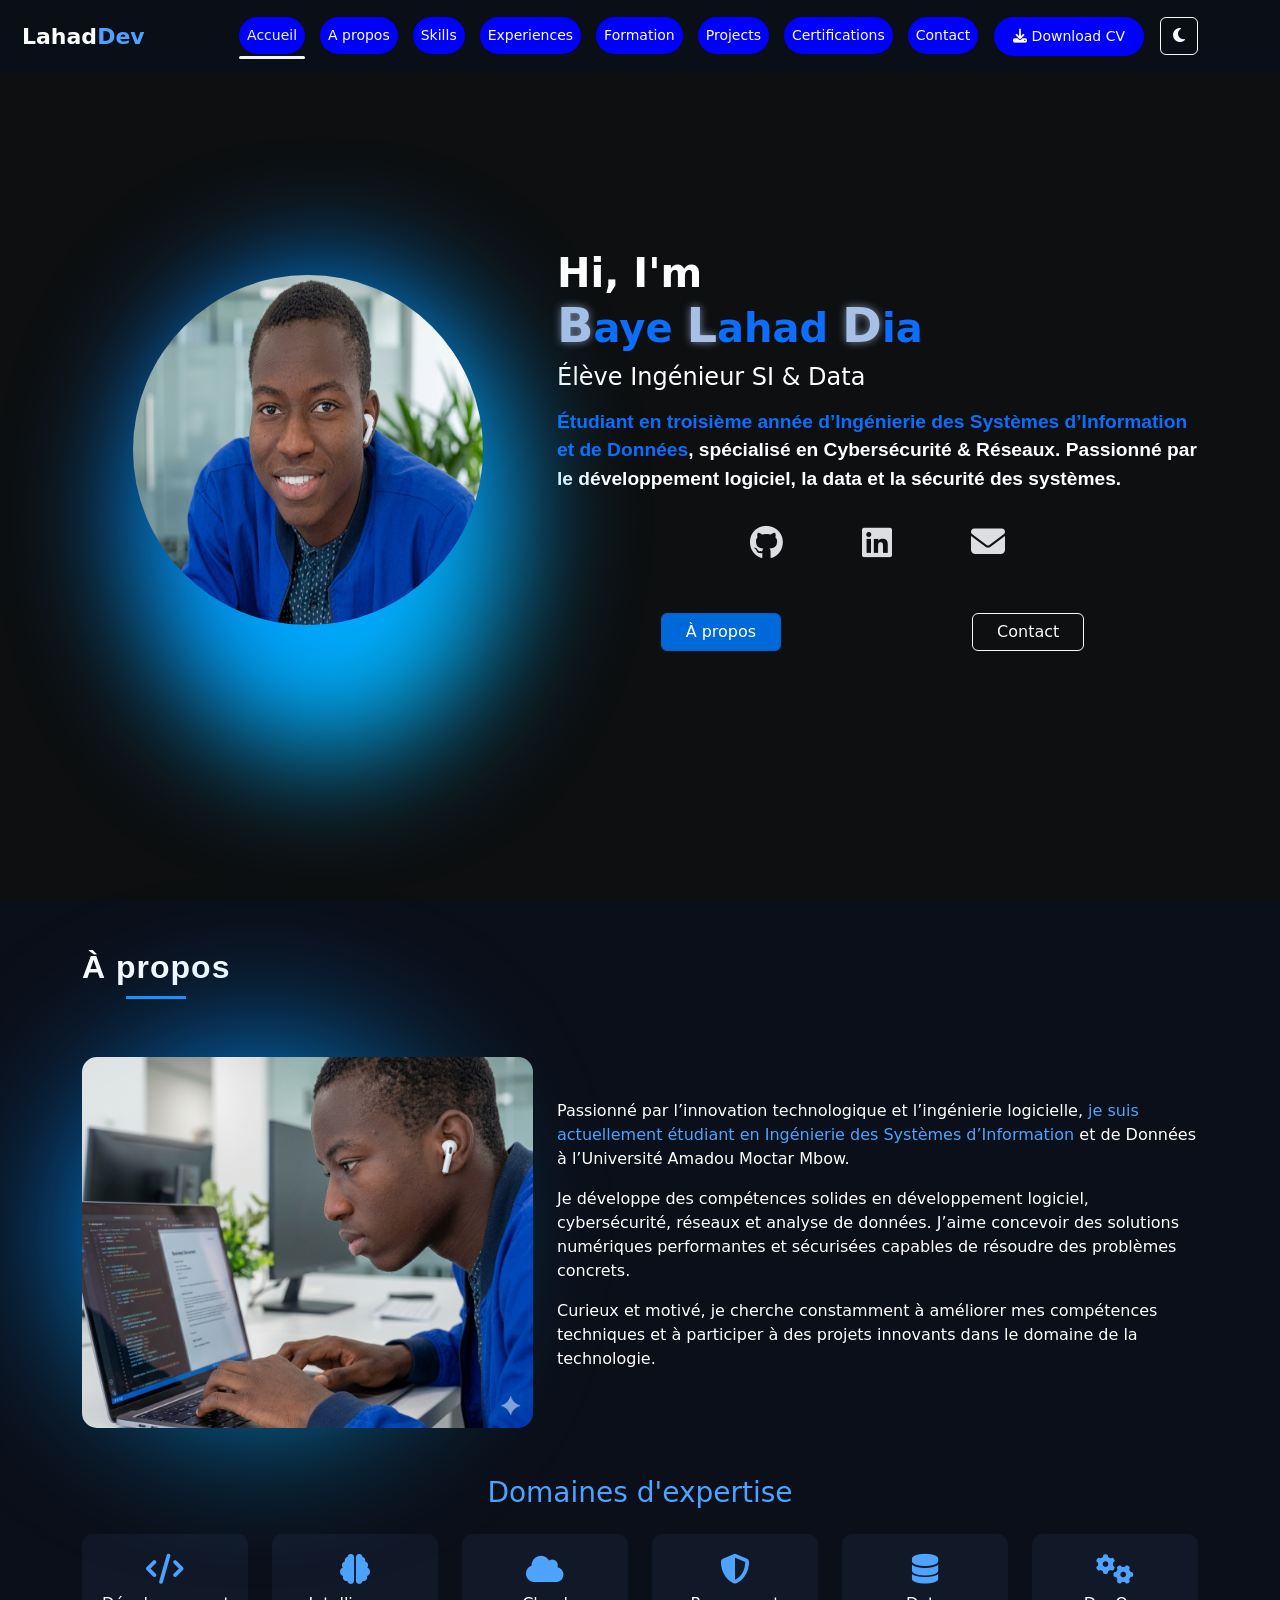
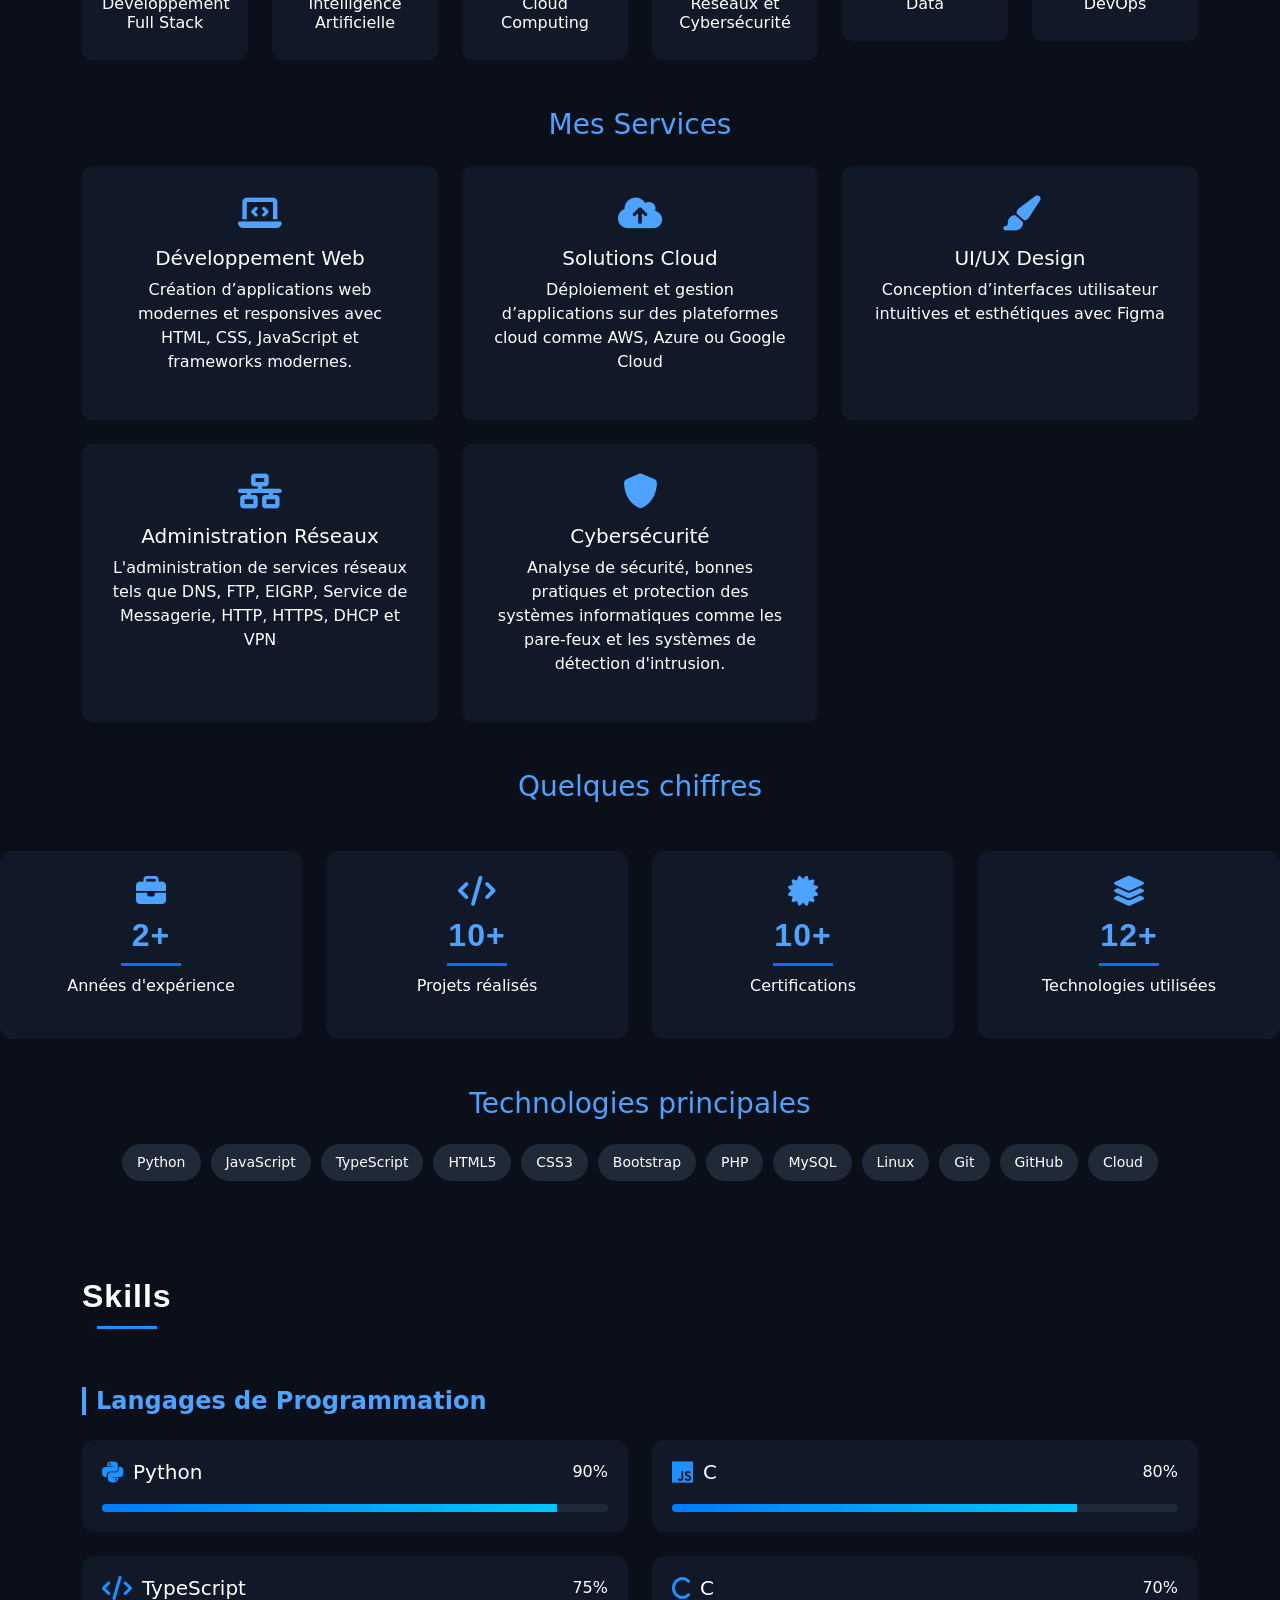
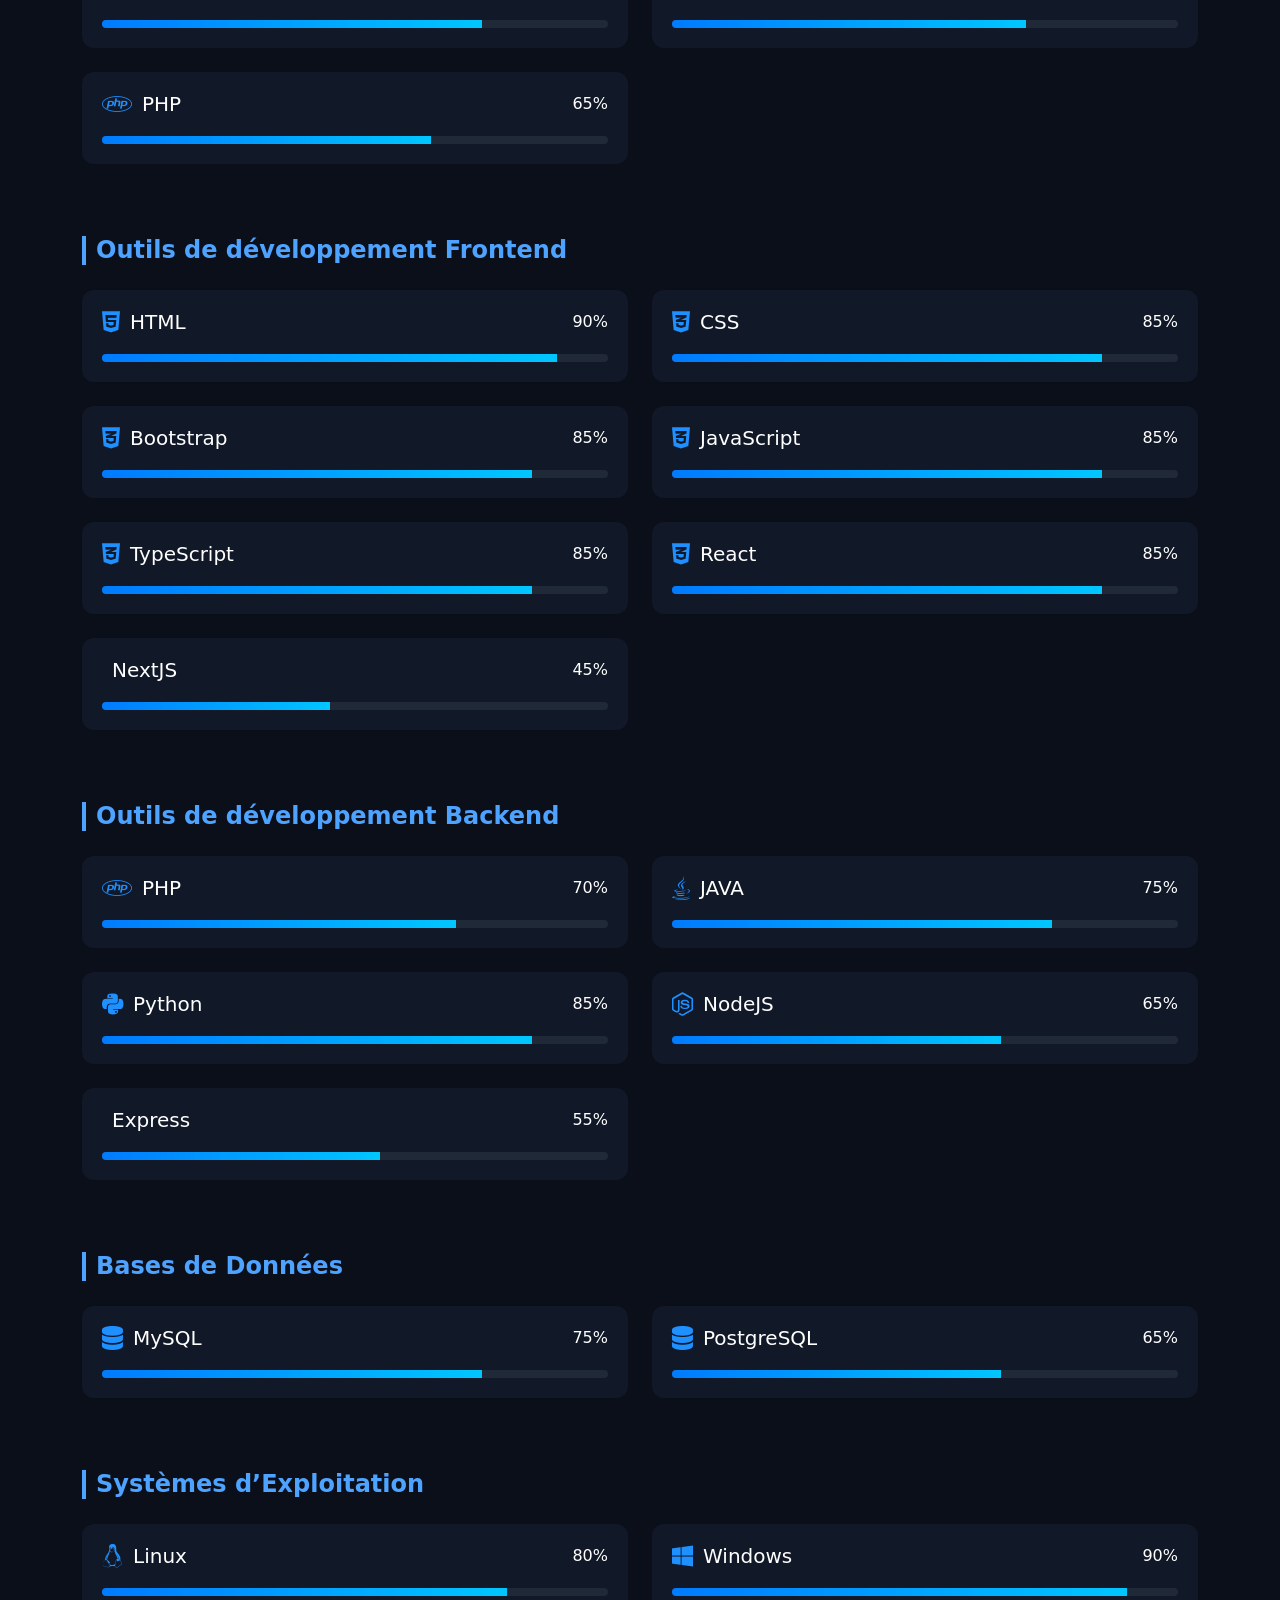
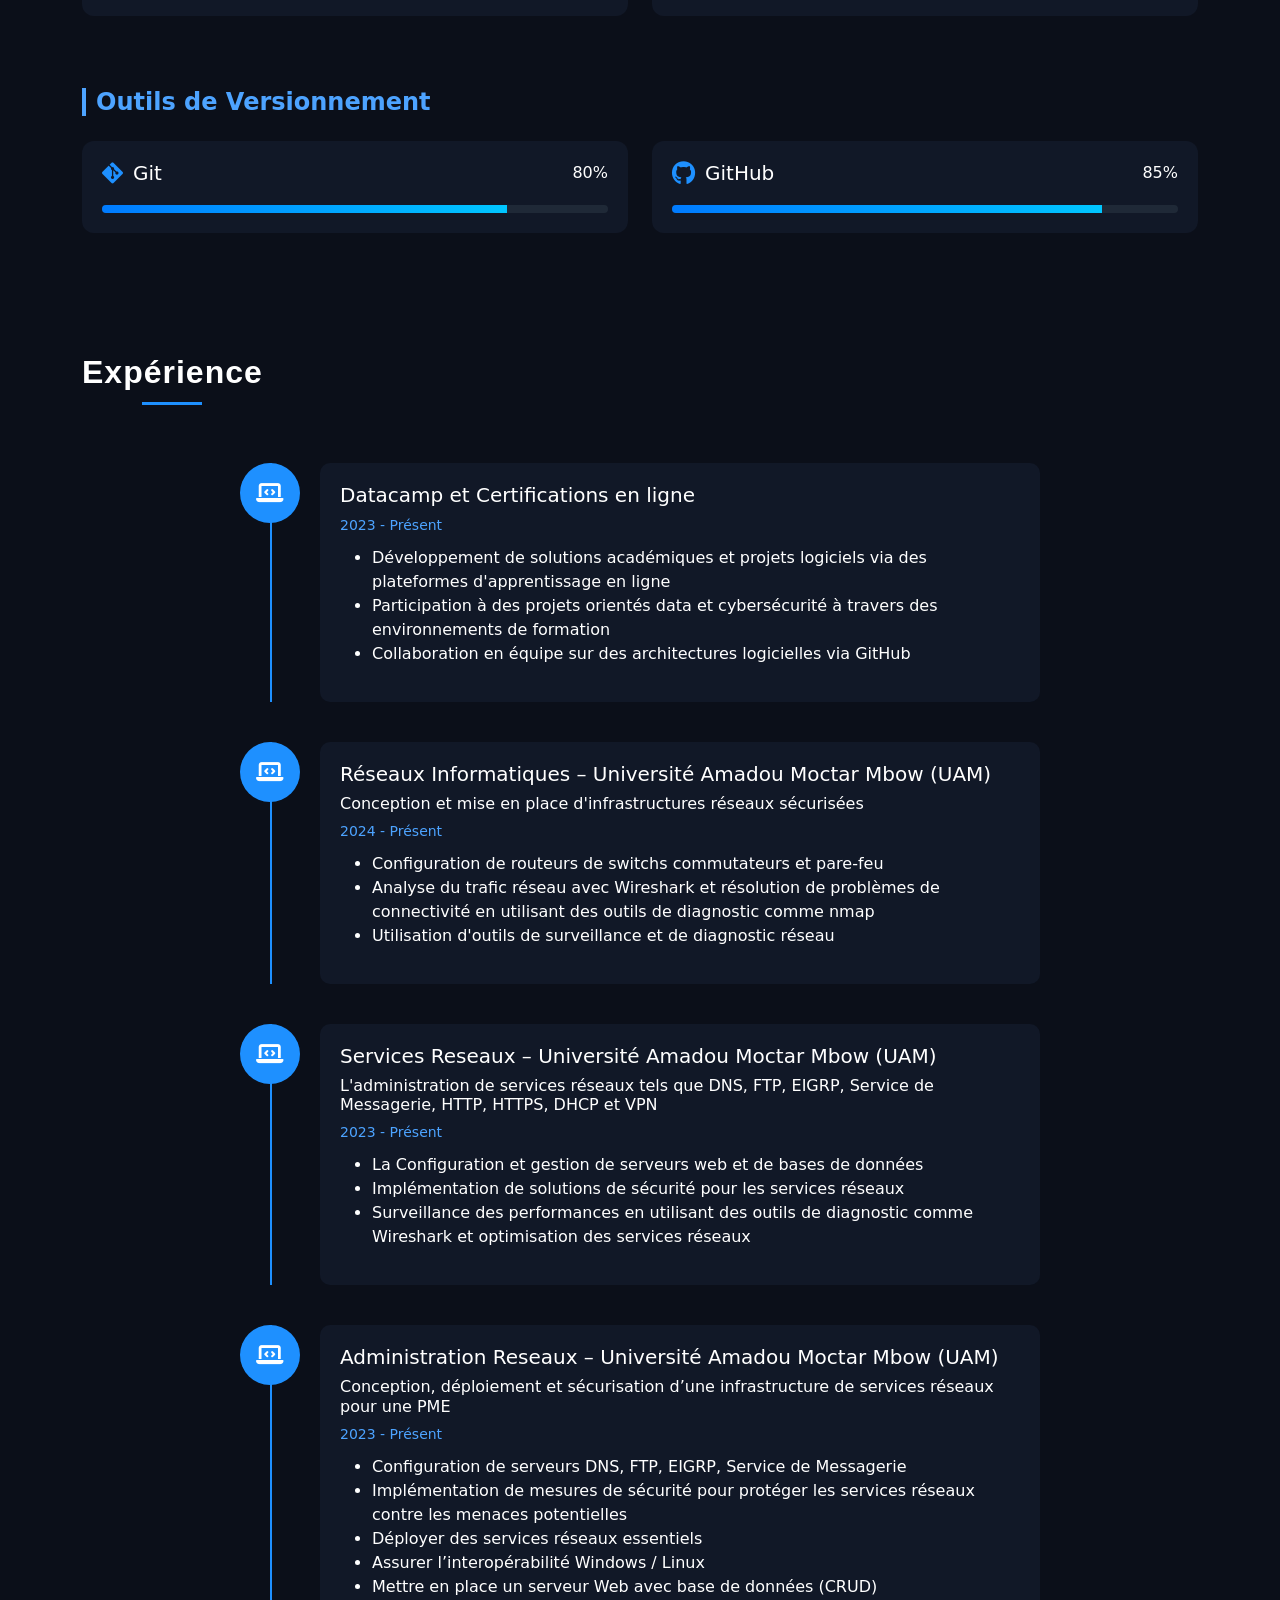
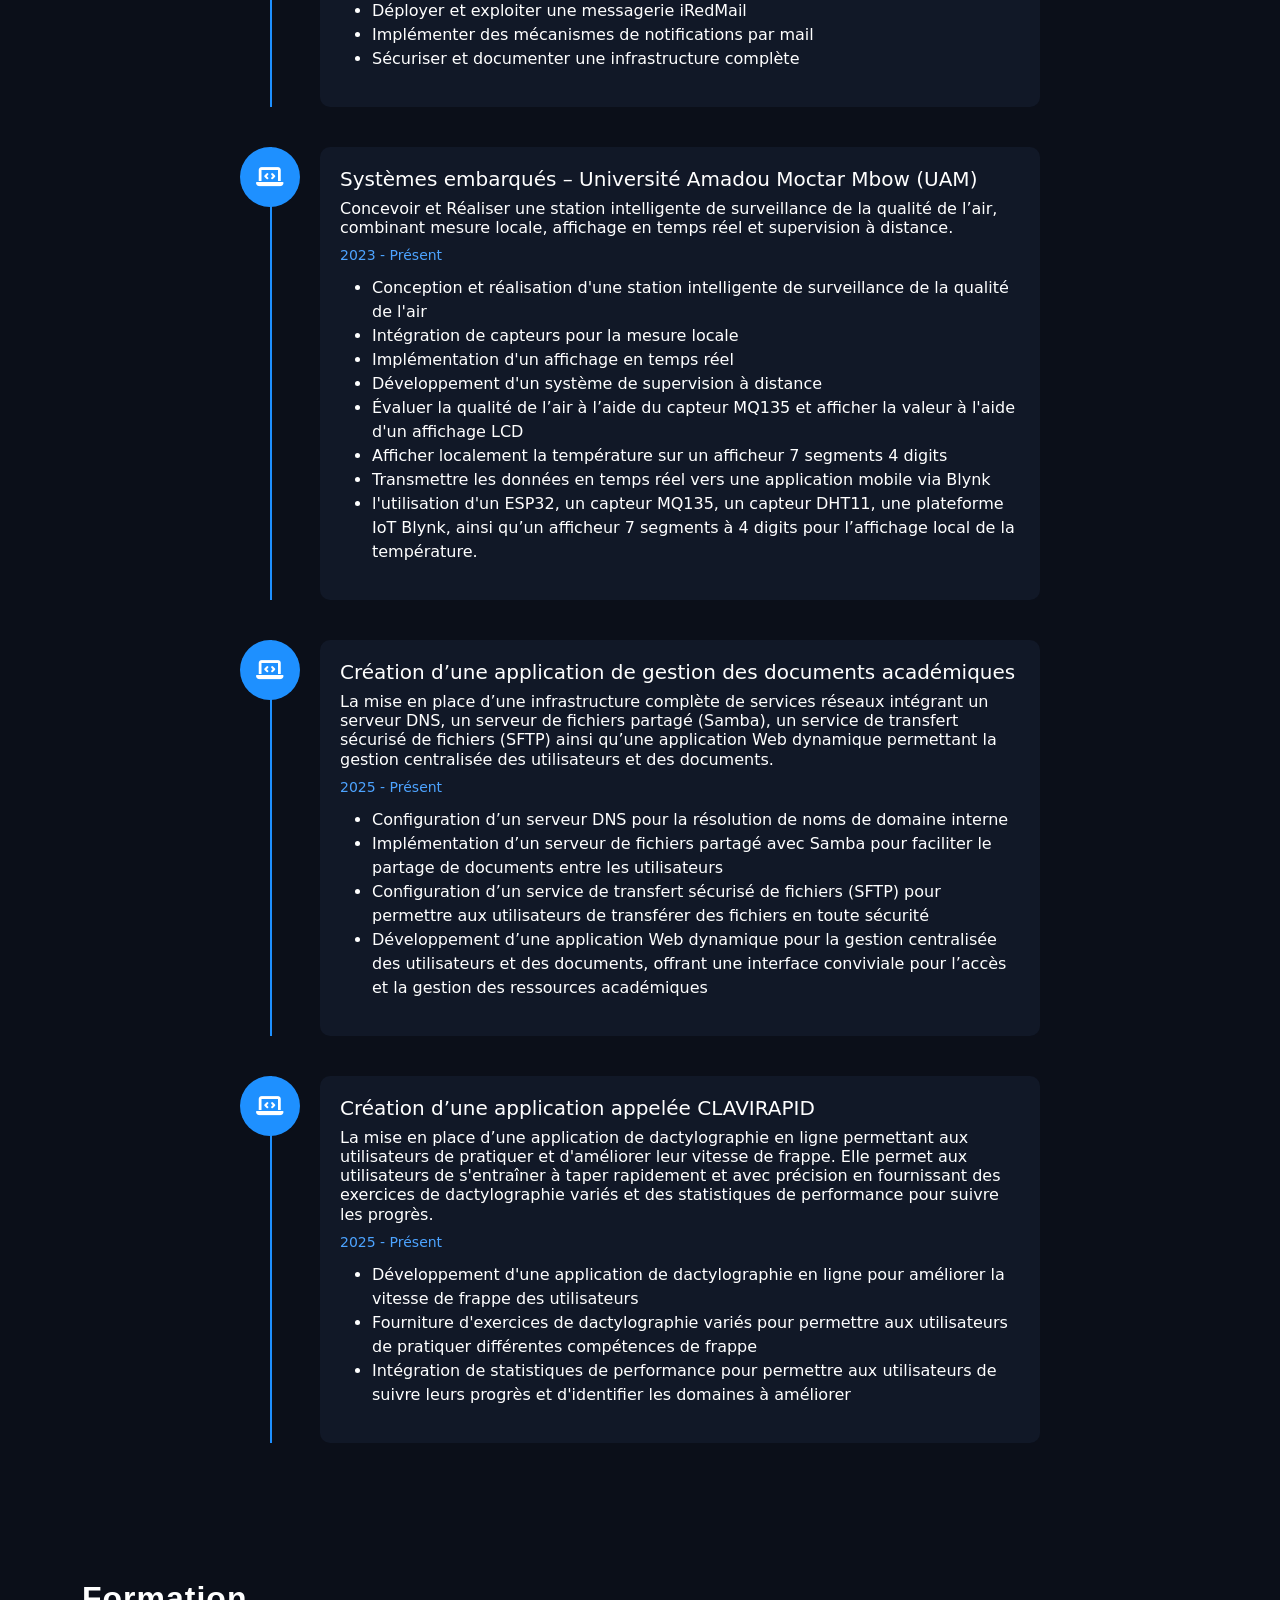
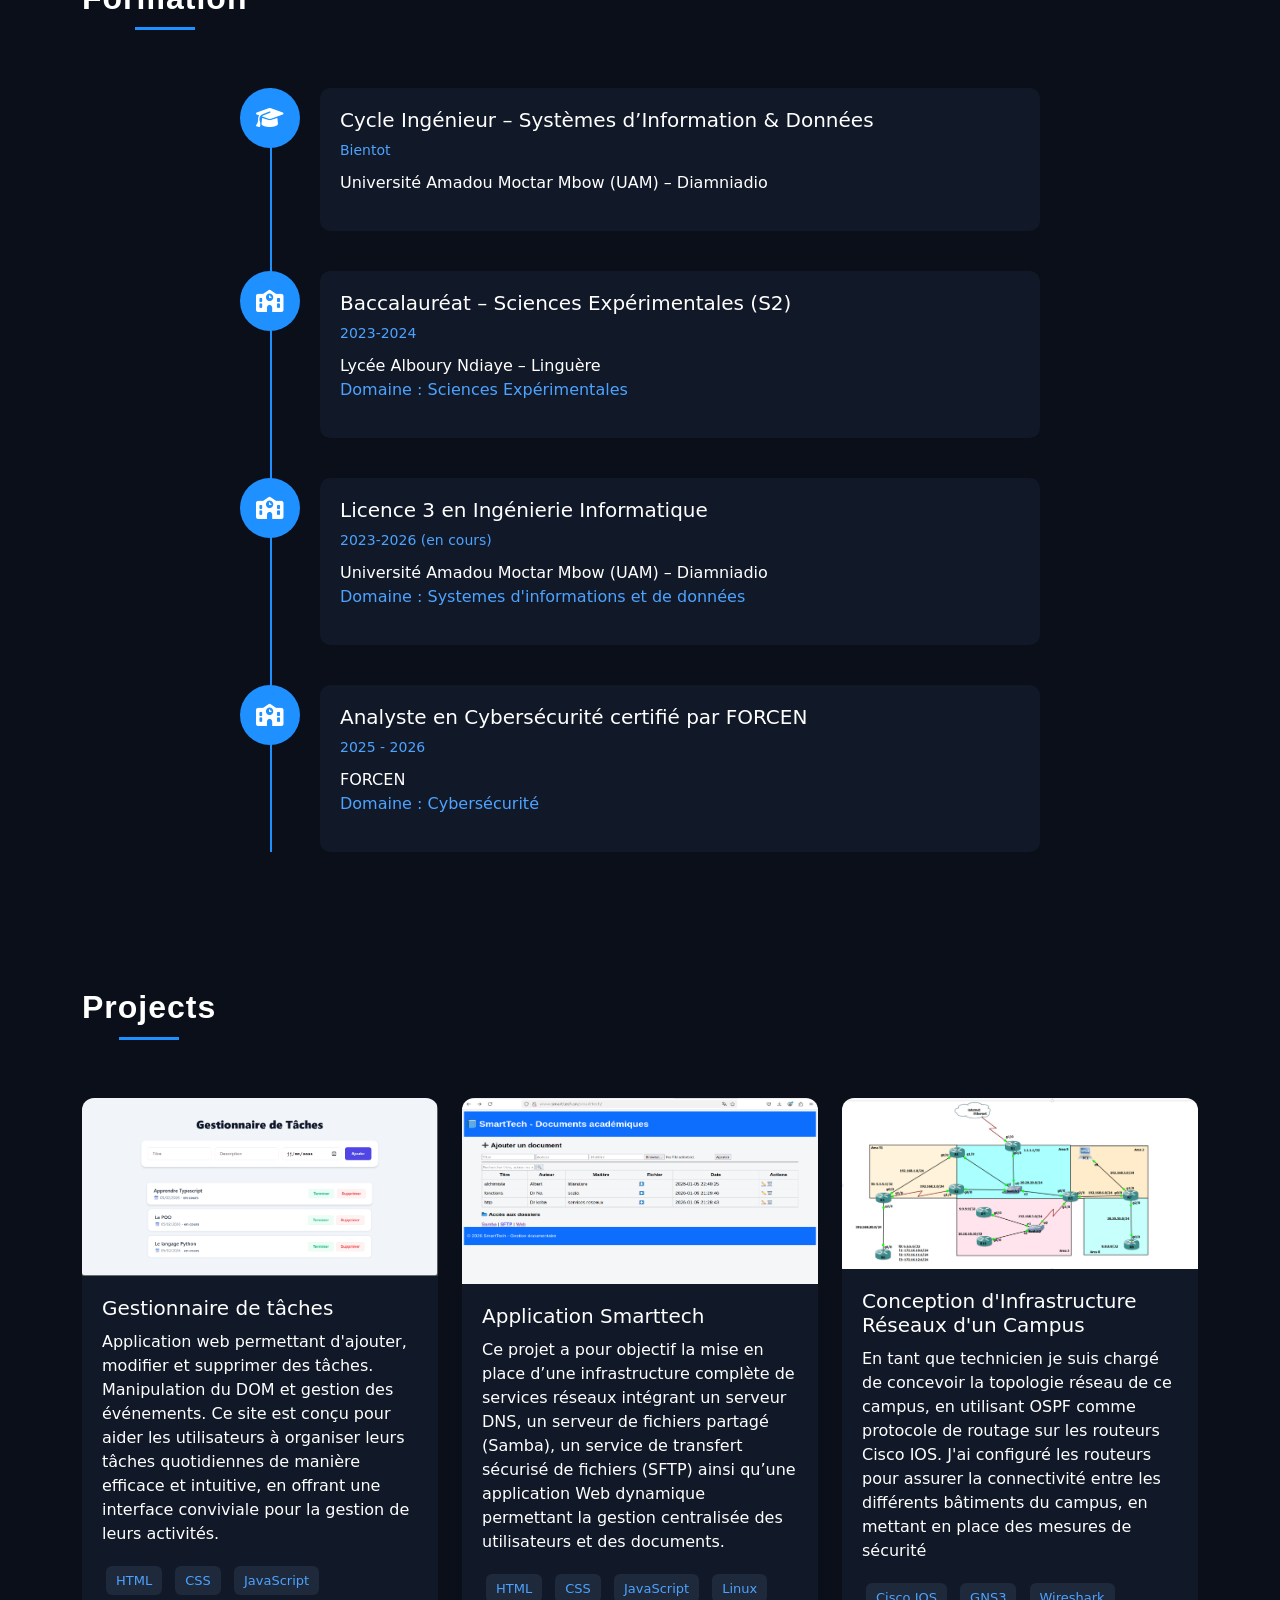
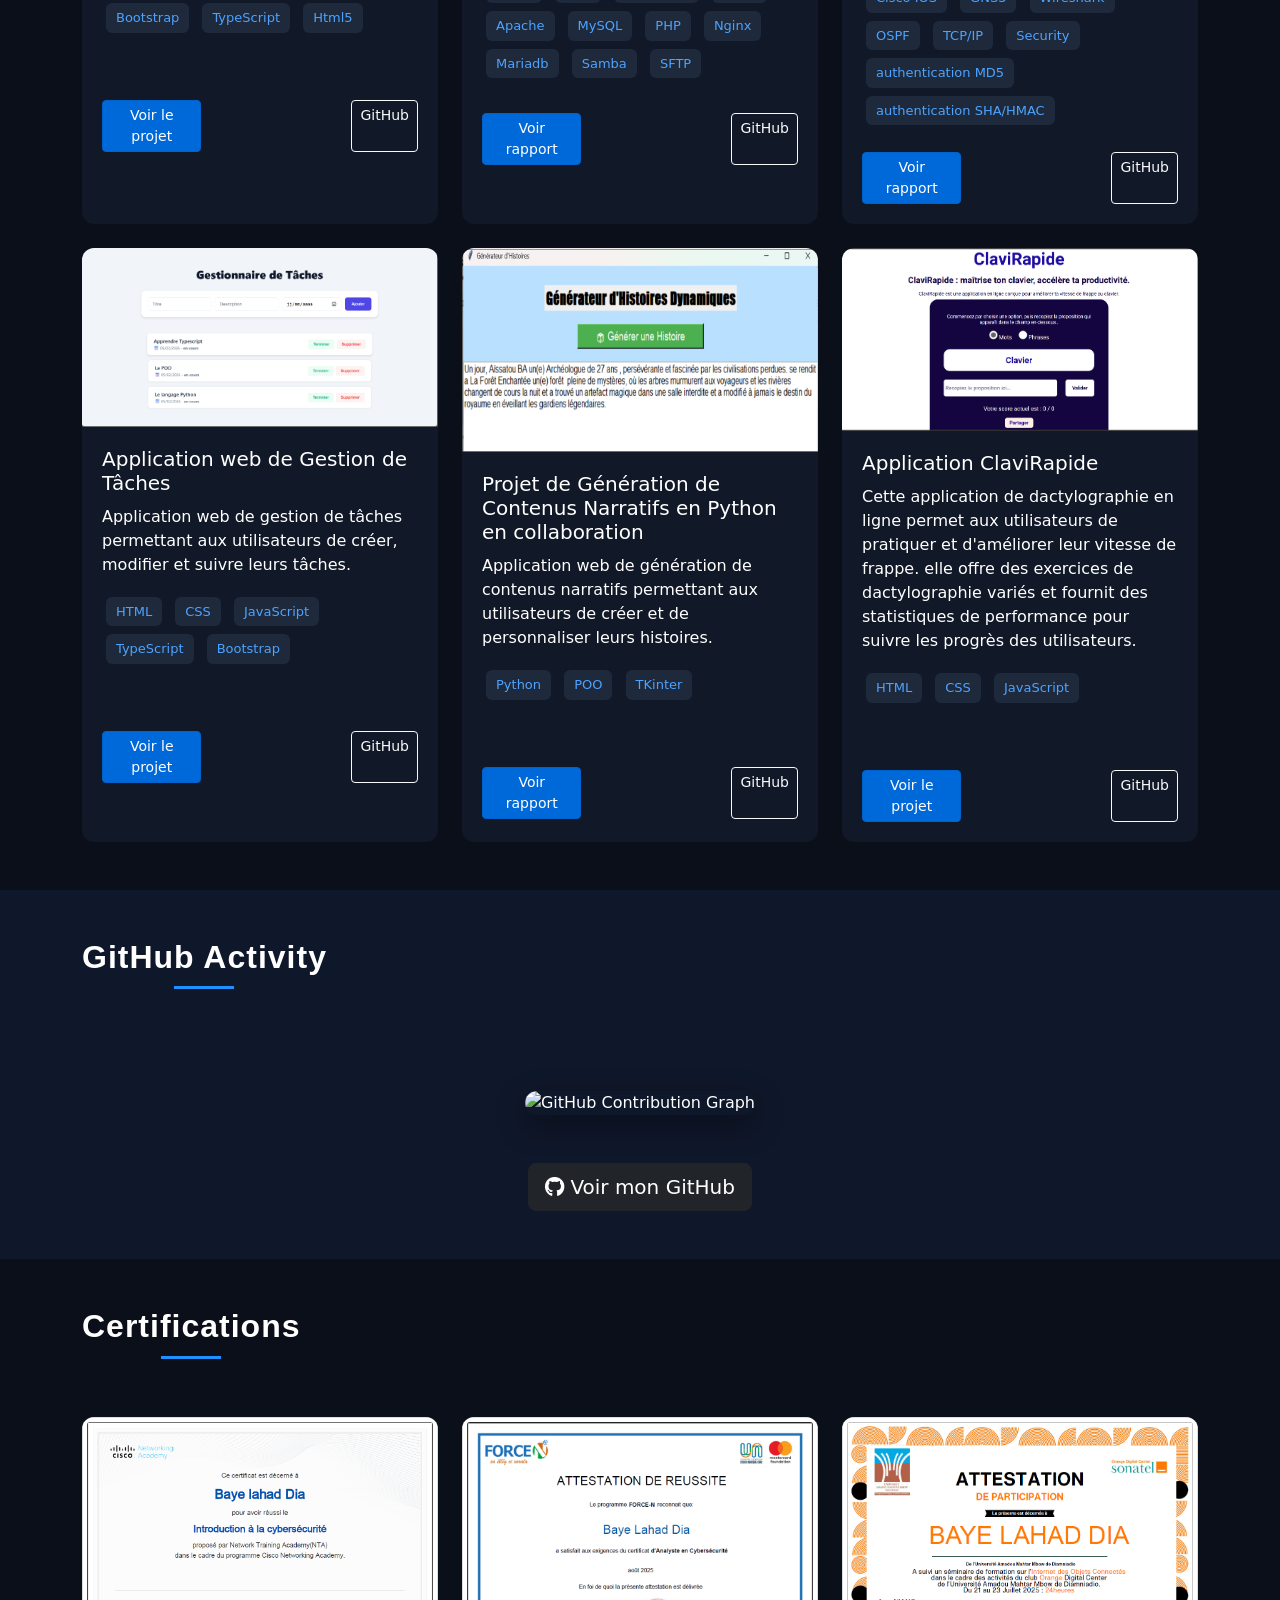
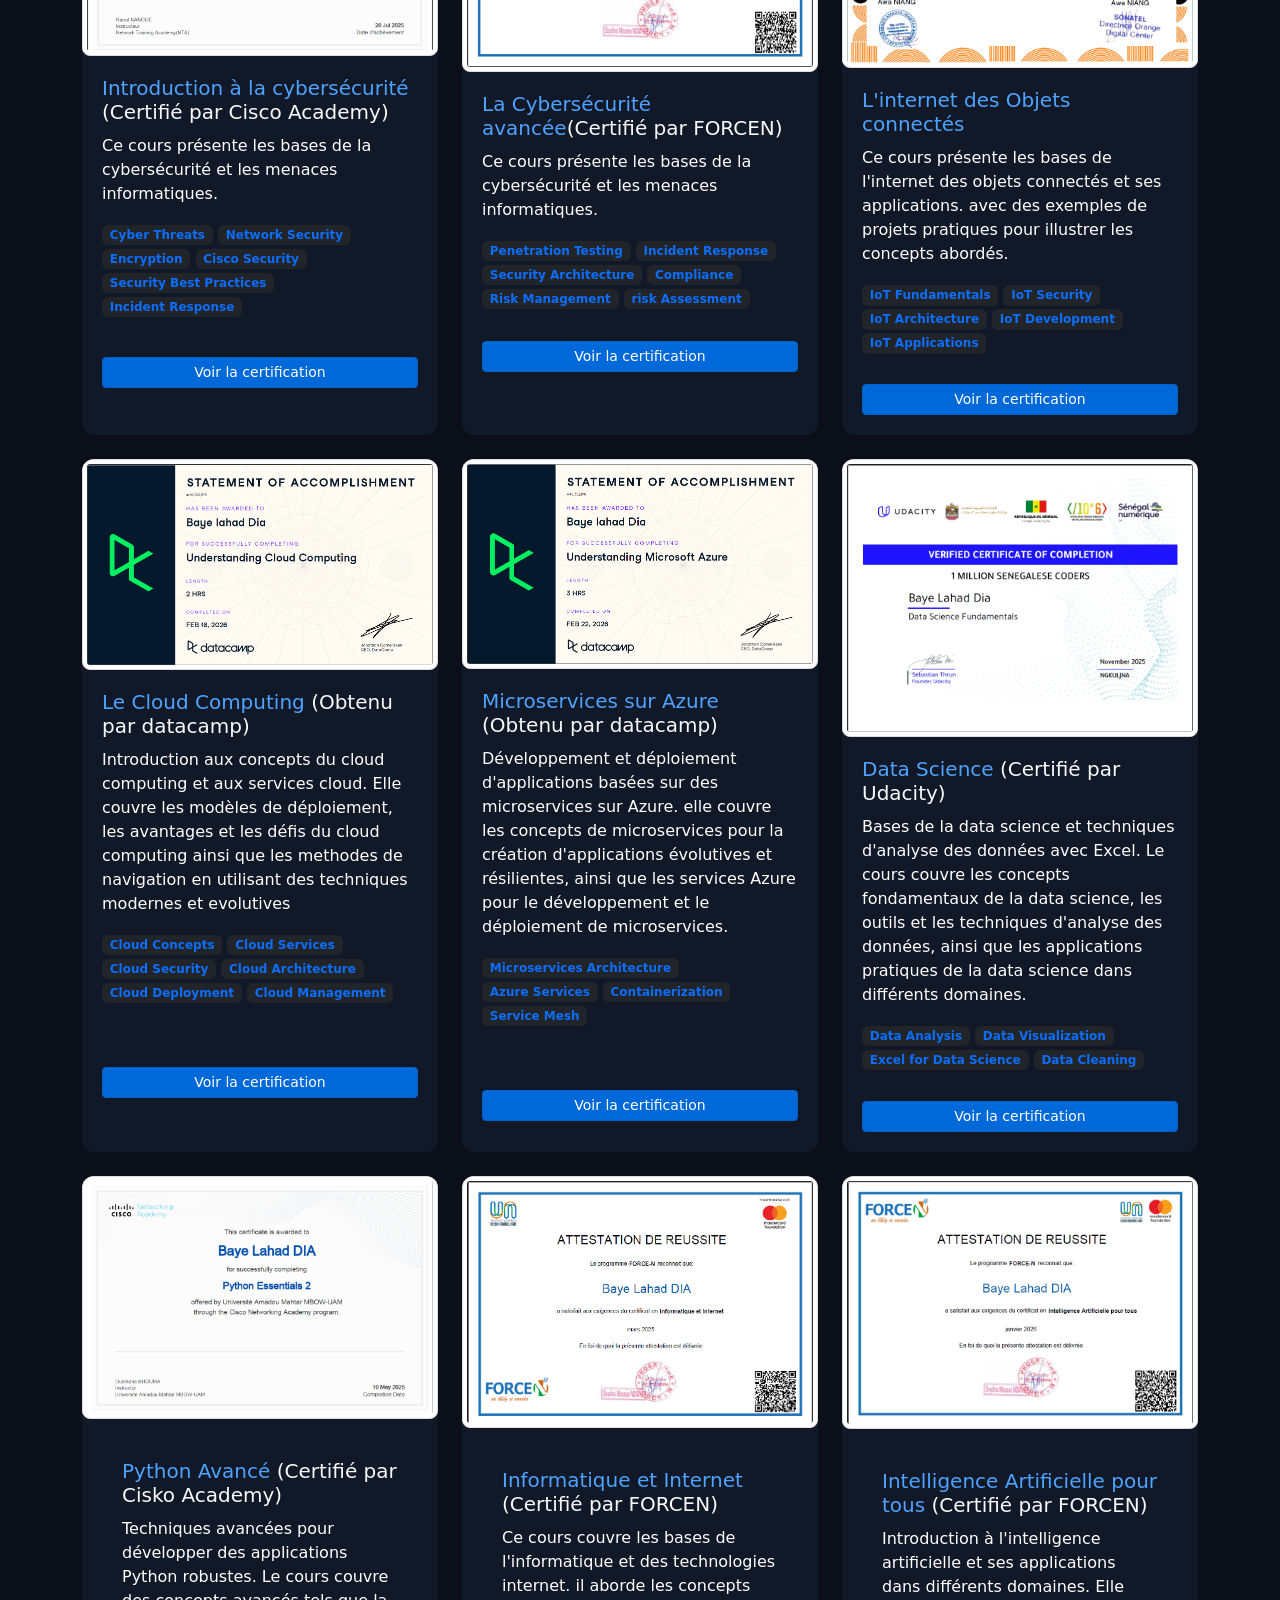
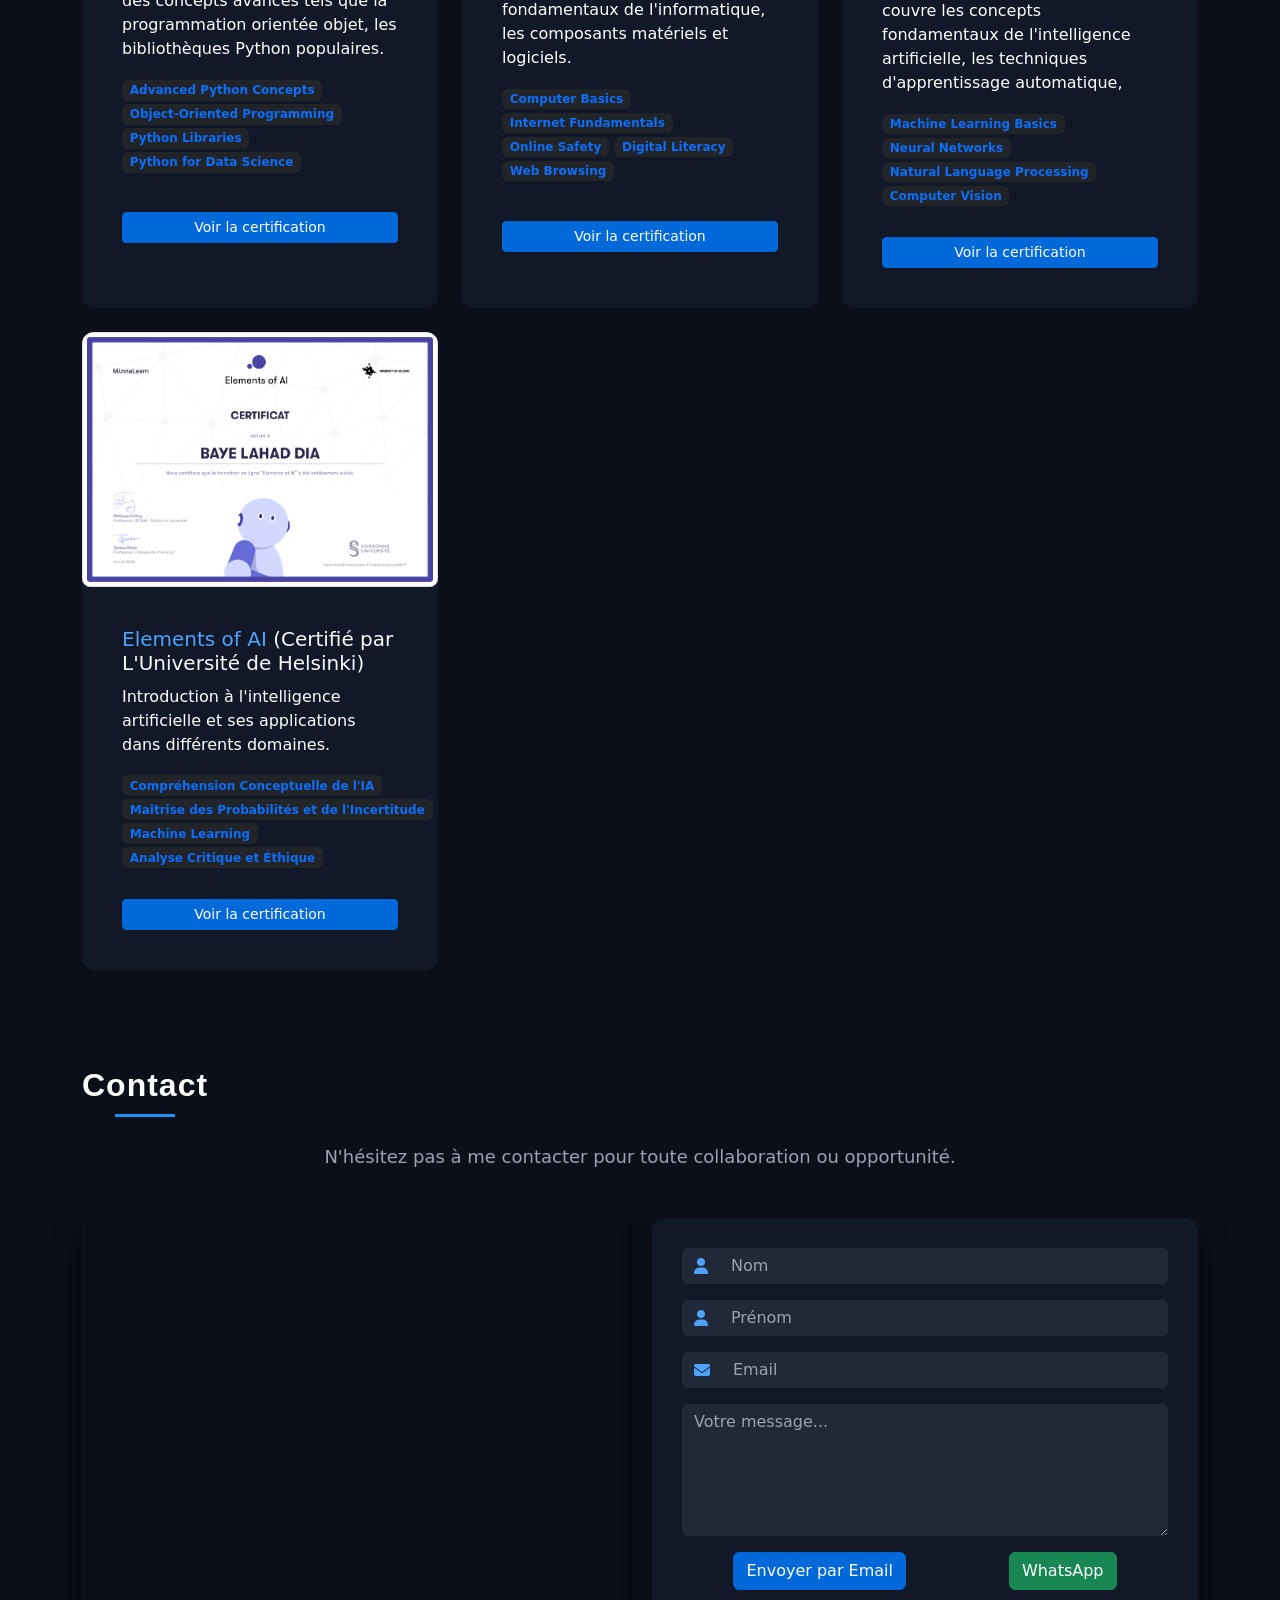
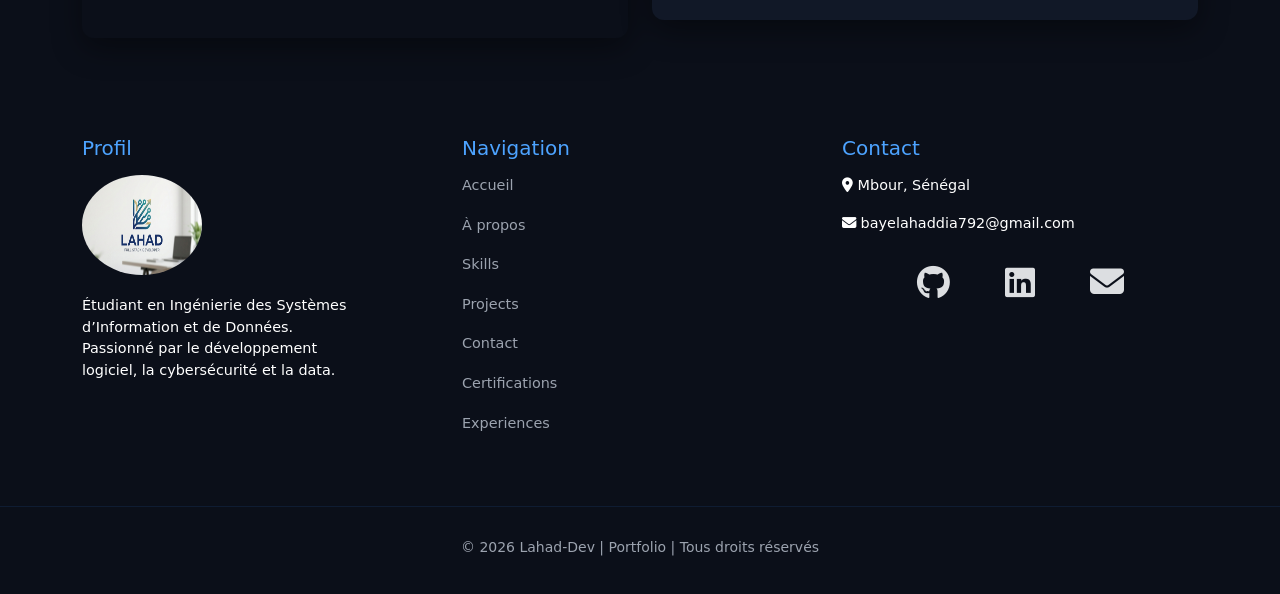
==== commit dd75c0a0: "Modification de fichier" ====
--- a/index.html
+++ b/index.html
@@ -52,7 +52,7 @@
                 </li>
                 <!-- BOUTON CV -->
                 <li class="nav-item ms-lg-3">
-                    <a href="images/docs/Rapport_POO_Projet3.pdf" download class="btn btn-cv">
+                    <a href="images/docs/CV_Lahad_Pro_final.pdf" download class="btn btn-cv">
                         <i class="fa-solid fa-download"></i> Download CV
                     </a>
                 </li>
@@ -90,7 +90,7 @@
             <!-- TEXTE -->
             <div class="col-md-7 text-center text-md-start">
                 <h1 class="fw-bold reveal">Hi, I'm <br> <span class="text-primary reveal delay-1"><span class="letter">B</span>aye <span class="letter">L</span>ahad <span class="letter">D</span>ia</span></h1>
-                <h4 class="reveal delay-2">Élève Ingénieur SI & Data</h4>
+                <h4 class="reveal delay-2 ">Élève Ingénieur SI & Data</h4>
 
                 <p class="mt-3 reveal delay-3" style="font-weight: bold; font-size: larger; font-family: 'Segoe UI', Tahoma, Geneva, Verdana, sans-serif;">
                     <span class="text-primary">Étudiant en troisième année d’Ingénierie des Systèmes d’Information 
@@ -323,7 +323,7 @@
 <section id="skills" class="skills-section py-5">
     <div class="container">
         <h2 class="text-center section-title mb-5">Skills</h2>
-        <!-- ================= LANGAGES ================= -->
+        <!-- ================= LANGAGES de PROGRAMATION ================= -->
          <h4 class="skill-group-title">Langages de Programmation</h4>
          <div class="row">
             <div class="col-md-6 mb-4 reveal-skill">
@@ -342,7 +342,7 @@
                 <div class="skill-card">
                     <div class="skill-header">
                         <i class="fa-brands fa-js skill-icon"></i>
-                        <h5>JavaScript</h5>
+                        <h5>C</h5>
                         <span>80%</span>
                     </div>
                     <div class="progress">
@@ -387,8 +387,8 @@
                 </div>
             </div>
         </div>
-        <!-- ================= FRAMEWORKS ================= -->
-         <h4 class="skill-group-title mt-5">Frameworks & Bibliothèques</h4>
+        <!-- ================= FRONTEND ================= -->
+         <h4 class="skill-group-title mt-5">Outils de développement Frontend</h4>
          <div class="row">
             <div class="col-md-6 mb-4 reveal-skill">
                 <div class="skill-card">
@@ -406,11 +406,136 @@
                 <div class="skill-card">
                     <div class="skill-header">
                         <i class="fa-brands fa-css3-alt skill-icon"></i>
-                        <h5>CSS / Bootstrap</h5>
+                        <h5>CSS</h5>
                         <span>85%</span>
                     </div>
                     <div class="progress">
                         <div class="progress-bar skill-bar" data-width="85%"></div>
+                    </div>
+                </div>
+            </div>
+            <div class="col-md-6 mb-4 reveal-skill">
+                <div class="skill-card">
+                    <div class="skill-header">
+                        <i class="fa-brands fa-css3-alt skill-icon"></i>
+                        <h5>Bootstrap</h5>
+                        <span>85%</span>
+                    </div>
+                    <div class="progress">
+                        <div class="progress-bar skill-bar" data-width="85%"></div>
+                    </div>
+                </div>
+            </div>
+            <div class="col-md-6 mb-4 reveal-skill">
+                <div class="skill-card">
+                    <div class="skill-header">
+                        <i class="fa-brands fa-css3-alt skill-icon"></i>
+                        <h5>JavaScript</h5>
+                        <span>85%</span>
+                    </div>
+                    <div class="progress">
+                        <div class="progress-bar skill-bar" data-width="85%"></div>
+                    </div>
+                </div>
+            </div>
+            <div class="col-md-6 mb-4 reveal-skill">
+                <div class="skill-card">
+                    <div class="skill-header">
+                        <i class="fa-brands fa-css3-alt skill-icon"></i>
+                        <h5>TypeScript</h5>
+                        <span>85%</span>
+                    </div>
+                    <div class="progress">
+                        <div class="progress-bar skill-bar" data-width="85%"></div>
+                    </div>
+                </div>
+            </div>
+            <div class="col-md-6 mb-4 reveal-skill">
+                <div class="skill-card">
+                    <div class="skill-header">
+                        <i class="fa-brands fa-css3-alt skill-icon"></i>
+                        <h5>React</h5>
+                        <span>85%</span>
+                    </div>
+                    <div class="progress">
+                        <div class="progress-bar skill-bar" data-width="85%"></div>
+                    </div>
+                </div>
+            </div>
+            <div class="col-md-6 mb-4 reveal-skill">
+                <div class="skill-card">
+                    <div class="skill-header">
+                        <i class="fa-brands fa-nextjs skill-icon"></i>
+                        <h5>NextJS</h5>
+                        <span>45%</span>
+                    </div>
+                    <div class="progress">
+                        <div class="progress-bar skill-bar" data-width="45%"></div>
+                    </div>
+                </div>
+            </div>
+        </div>
+
+         <!-- ================= BACKEND ================= -->
+         <h4 class="skill-group-title mt-5">Outils de développement Backend</h4>
+         <div class="row">
+            <div class="col-md-6 mb-4 reveal-skill">
+                <div class="skill-card">
+                    <div class="skill-header">
+                        <i class="fa-brands fa-php skill-icon"></i>
+                        <h5>PHP</h5>
+                        <span>70%</span>
+                    </div>
+                    <div class="progress">
+                        <div class="progress-bar skill-bar" data-width="70%"></div>
+                    </div>
+                </div>
+            </div>
+            <div class="col-md-6 mb-4 reveal-skill">
+                <div class="skill-card">
+                    <div class="skill-header">
+                        <i class="fa-brands fa-java skill-icon"></i>
+                        <h5>JAVA</h5>
+                        <span>75%</span>
+                    </div>
+                    <div class="progress">
+                        <div class="progress-bar skill-bar" data-width="75%"></div>
+                    </div>
+                </div>
+            </div>
+            <div class="col-md-6 mb-4 reveal-skill">
+                <div class="skill-card">
+                    <div class="skill-header">
+                        <i class="fa-brands fa-python skill-icon"></i>
+                        <h5>Python</h5>
+                        <span>85%</span>
+                    </div>
+                    <div class="progress">
+                        <div class="progress-bar skill-bar" data-width="85%"></div>
+                    </div>
+                </div>
+            </div>
+            <div class="col-md-6 mb-4 reveal-skill">
+                <div class="skill-card">
+                    <div class="skill-header">
+                        <i class="fa-brands fa-node-js skill-icon"></i>
+                        <h5>NodeJS</h5>
+                        <span>65%</span>
+                    </div>
+                    <div class="progress">
+                        <div class="progress-bar skill-bar" data-width="65%"></div>
+                    </div>
+                </div>
+            </div>
+            <div class="col-md-6 mb-4 reveal-skill">
+                <div class="skill-card">
+                    <div class="skill-header">
+                        <i class="fa-brands fa-express skill-icon"></i>
+                        <h5>Express</h5>
+                        <span>55%</span>
+                    </div>
+                    <div class="progress">
+                        <div class="progress-bar skill-bar" data-width="55%"></div>
                     </div>
                 </div>
             </div>
@@ -428,6 +553,18 @@
                     </div>
                     <div class="progress">
                         <div class="progress-bar skill-bar" data-width="75%"></div>
+                    </div>
+                </div>
+            </div>
+            <div class="col-md-6 mb-4 reveal-skill">
+                <div class="skill-card">
+                    <div class="skill-header">
+                        <i class="fa-solid fa-database skill-icon"></i>
+                        <h5>PostgreSQL</h5>
+                        <span>65%</span>
+                    </div>
+                    <div class="progress">
+                        <div class="progress-bar skill-bar" data-width="65%"></div>
                     </div>
                 </div>
             </div>
@@ -915,25 +1052,13 @@
 <section id="github" class="github-section py-5">
     <div class="container">
         <h2 class="text-center section-title mb-5"> GitHub Activity</h2>
-        <div class="row align-items-center">
-            <!-- STATS GITHUB -->
-             <div class="col-lg-6 mb-4 text-center reveal-left">
-                <img src="https://github-readme-stats.vercel.app/api?username=baye333&show_icons=true&theme=tokyonight" alt="GitHub Stats"
-                class="img-fluid github-stats">
-            </div>
-            <!-- LANGUAGES -->
-             <div class="col-lg-6 mb-4 text-center reveal-right">
-                <img src="https://github-readme-stats.vercel.app/api/top-langs/?username=baye333&layout=compact&theme=tokyonight"alt="Top Languages" class="img-fluid github-stats">
-
-            </div>
-        </div>
+ 
 
             <!-- CONTRIBUTION GRAPH -->
         <div class="row mt-4">
                 <div class="col-12 text-center reveal-bottom">
                     <img 
-                src="https://github-readme-activity-graph.vercel.app/graph?username=baye333&theme=tokyo-night"
-                alt="GitHub Contribution Graph"
+                src="https://github-readme-activity-graph.vercel.app/graph?username=baye333&theme=tokyo-night" alt="GitHub Contribution Graph"
                 class="img-fluid github-graph">
 
                 </div>
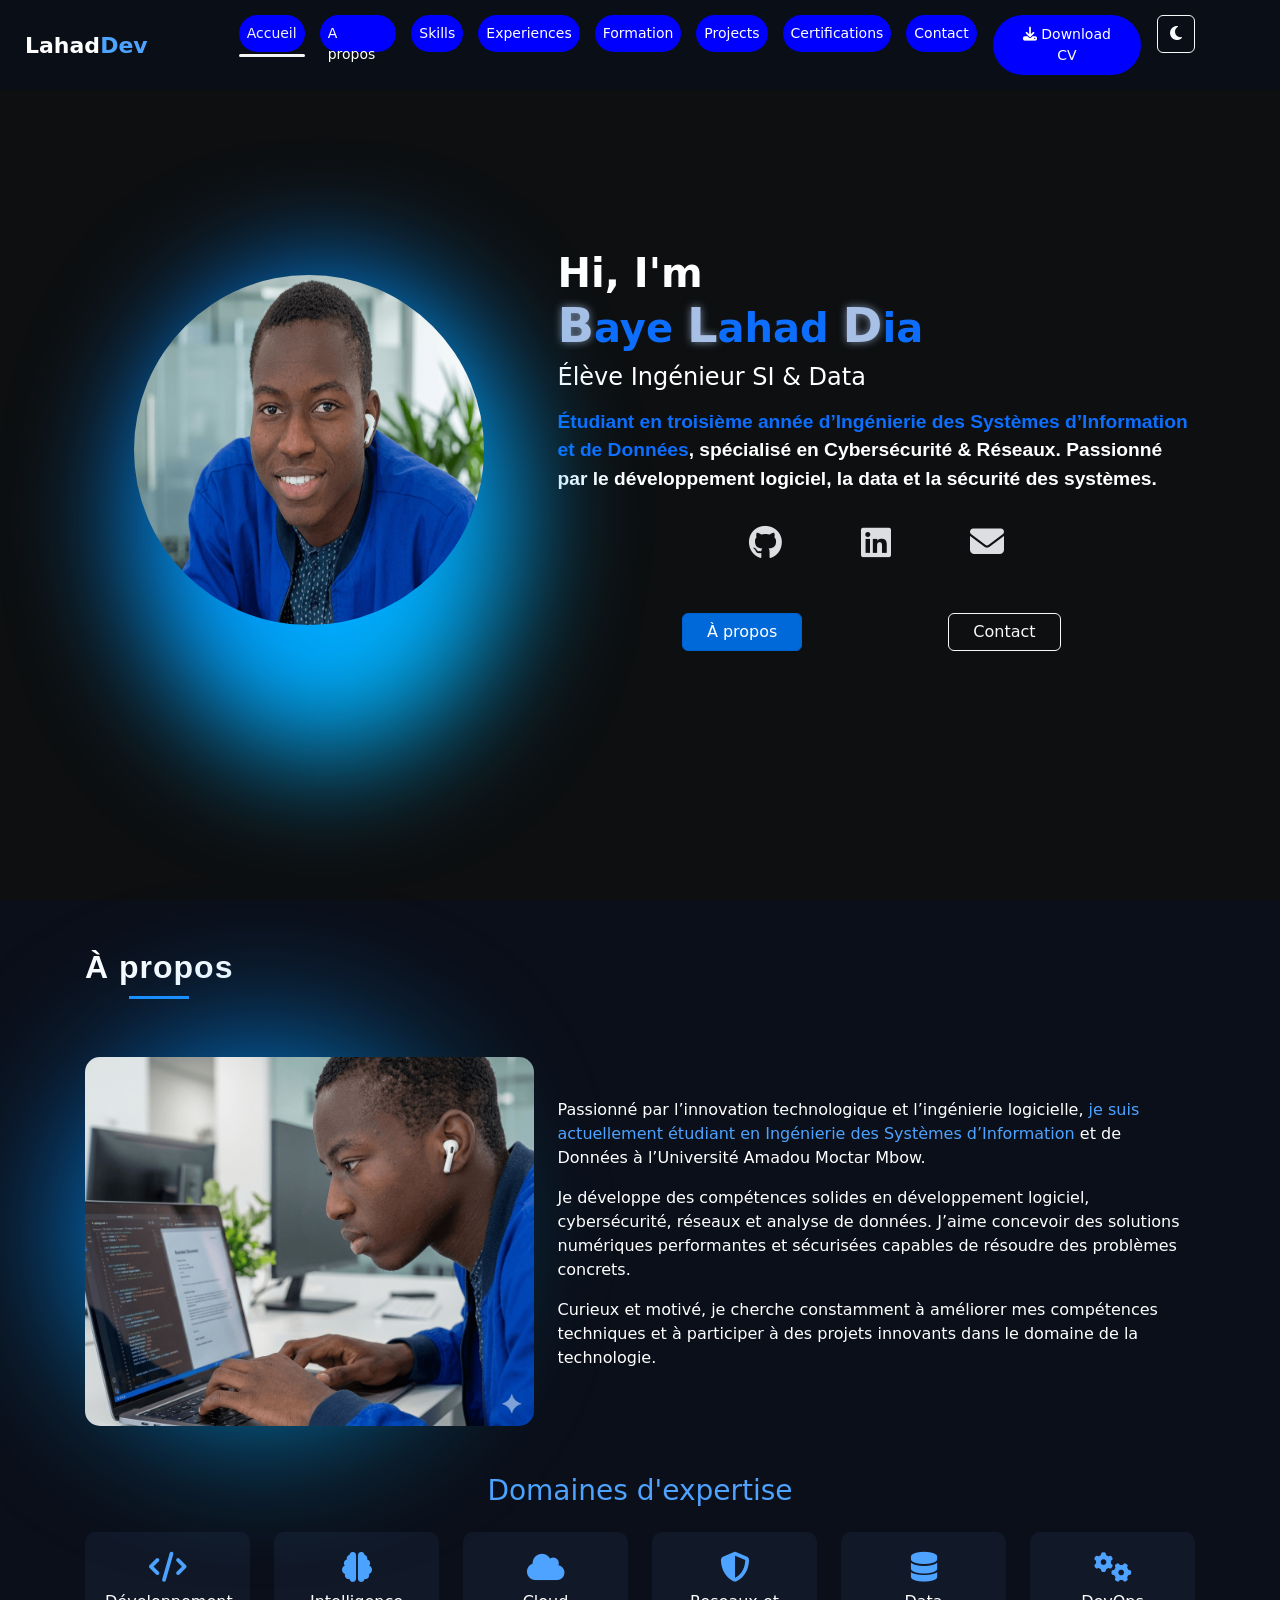
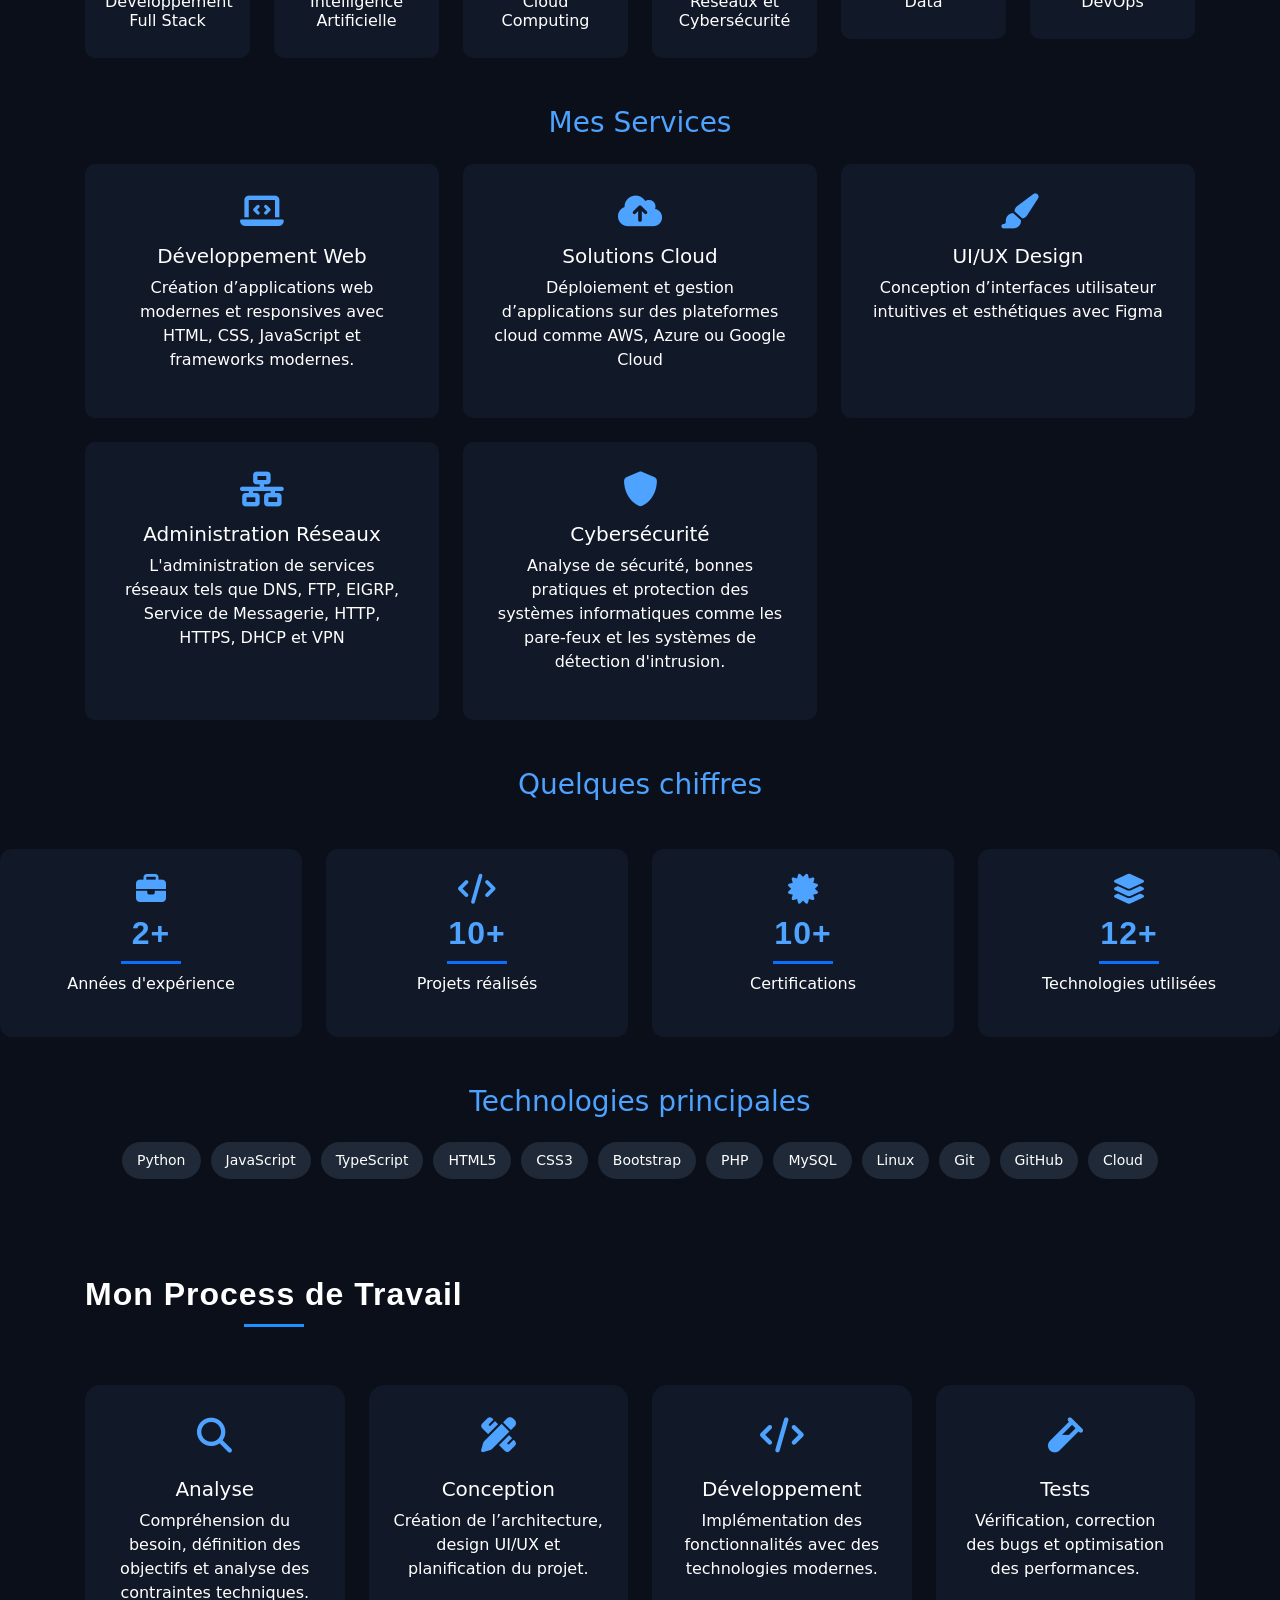
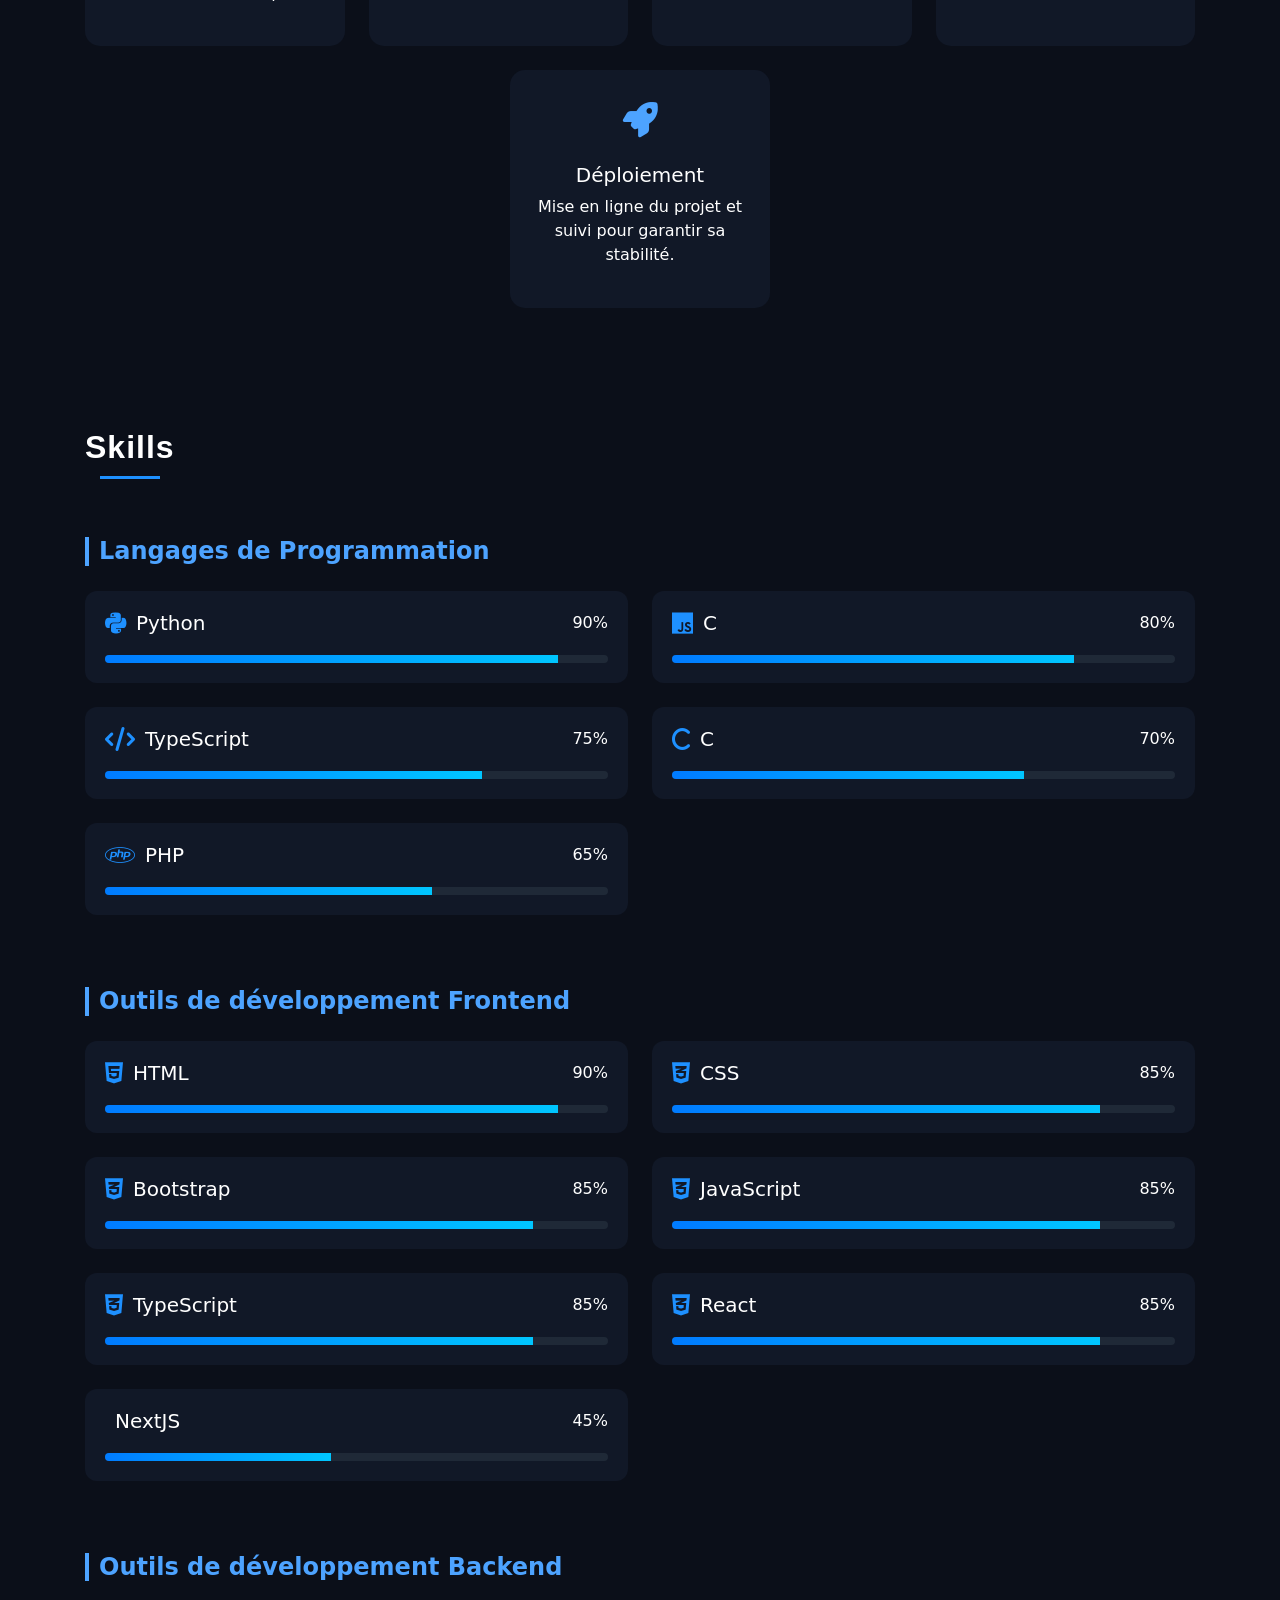
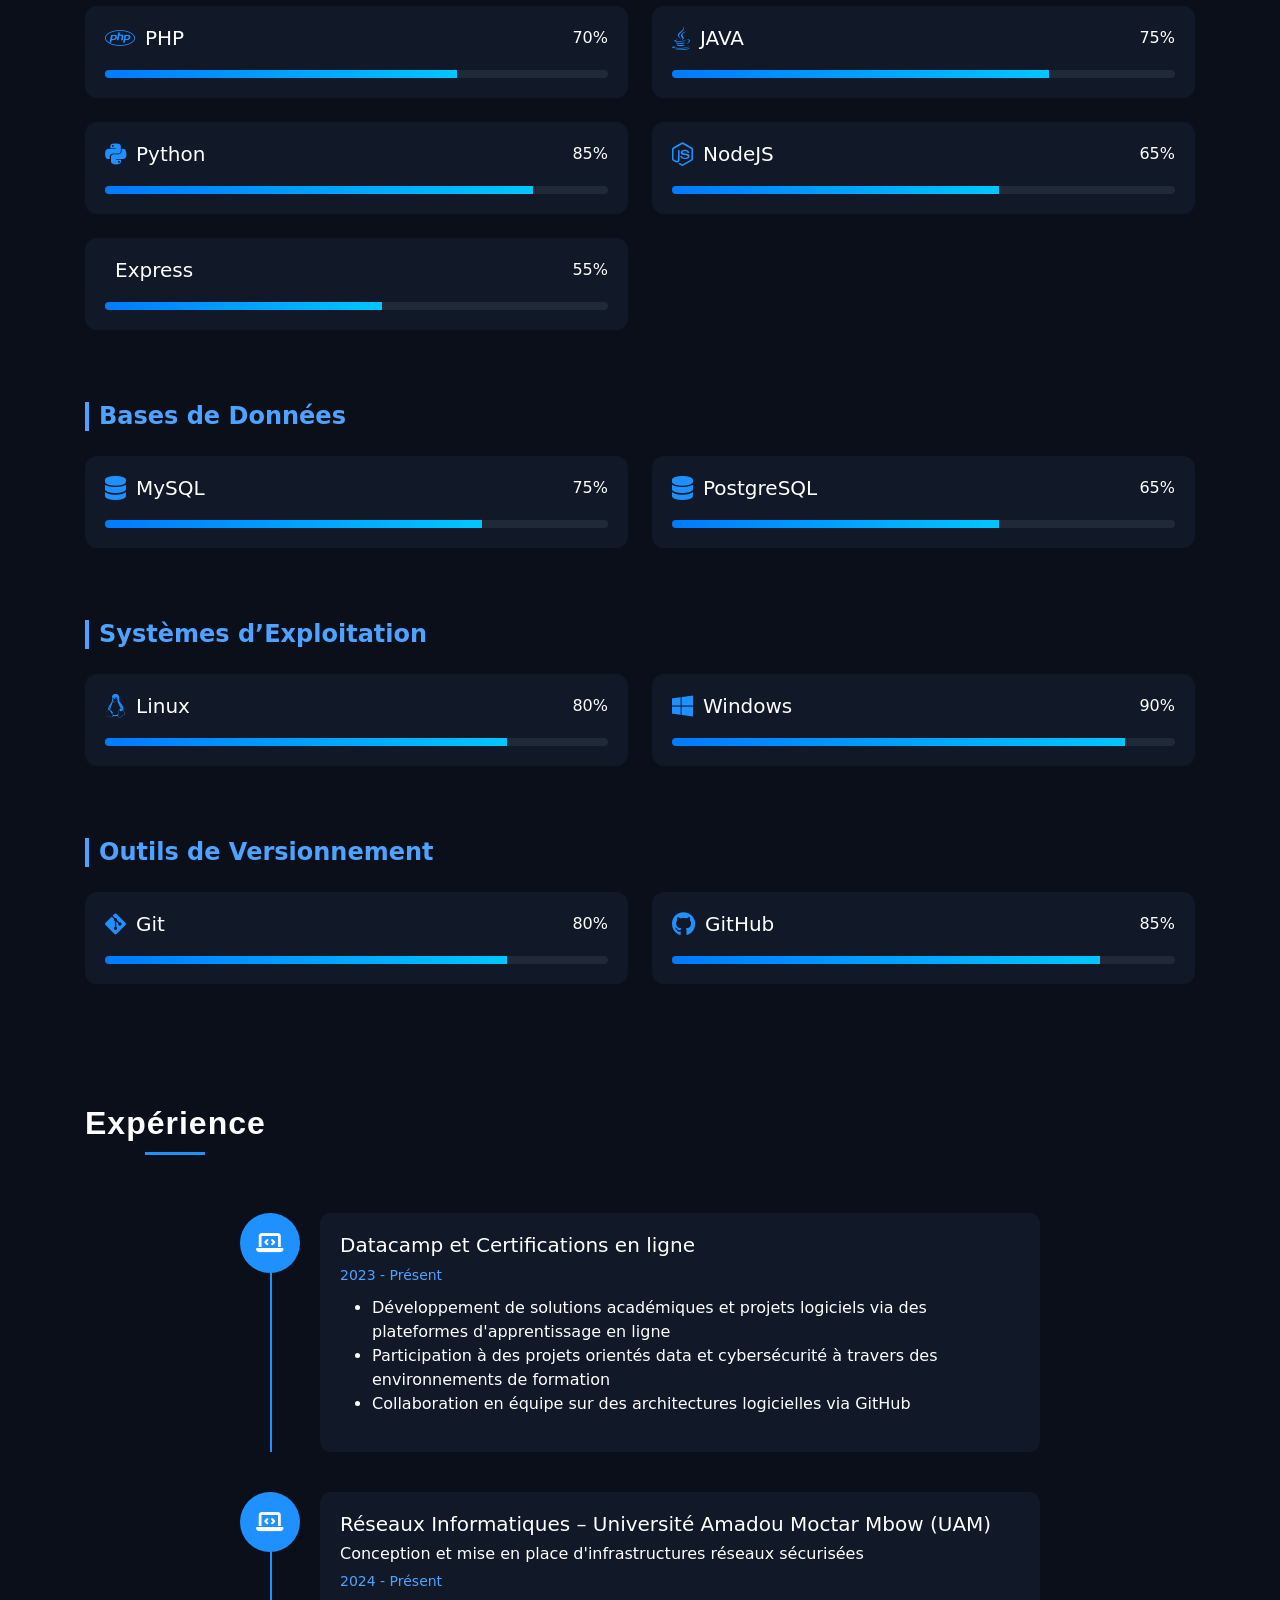
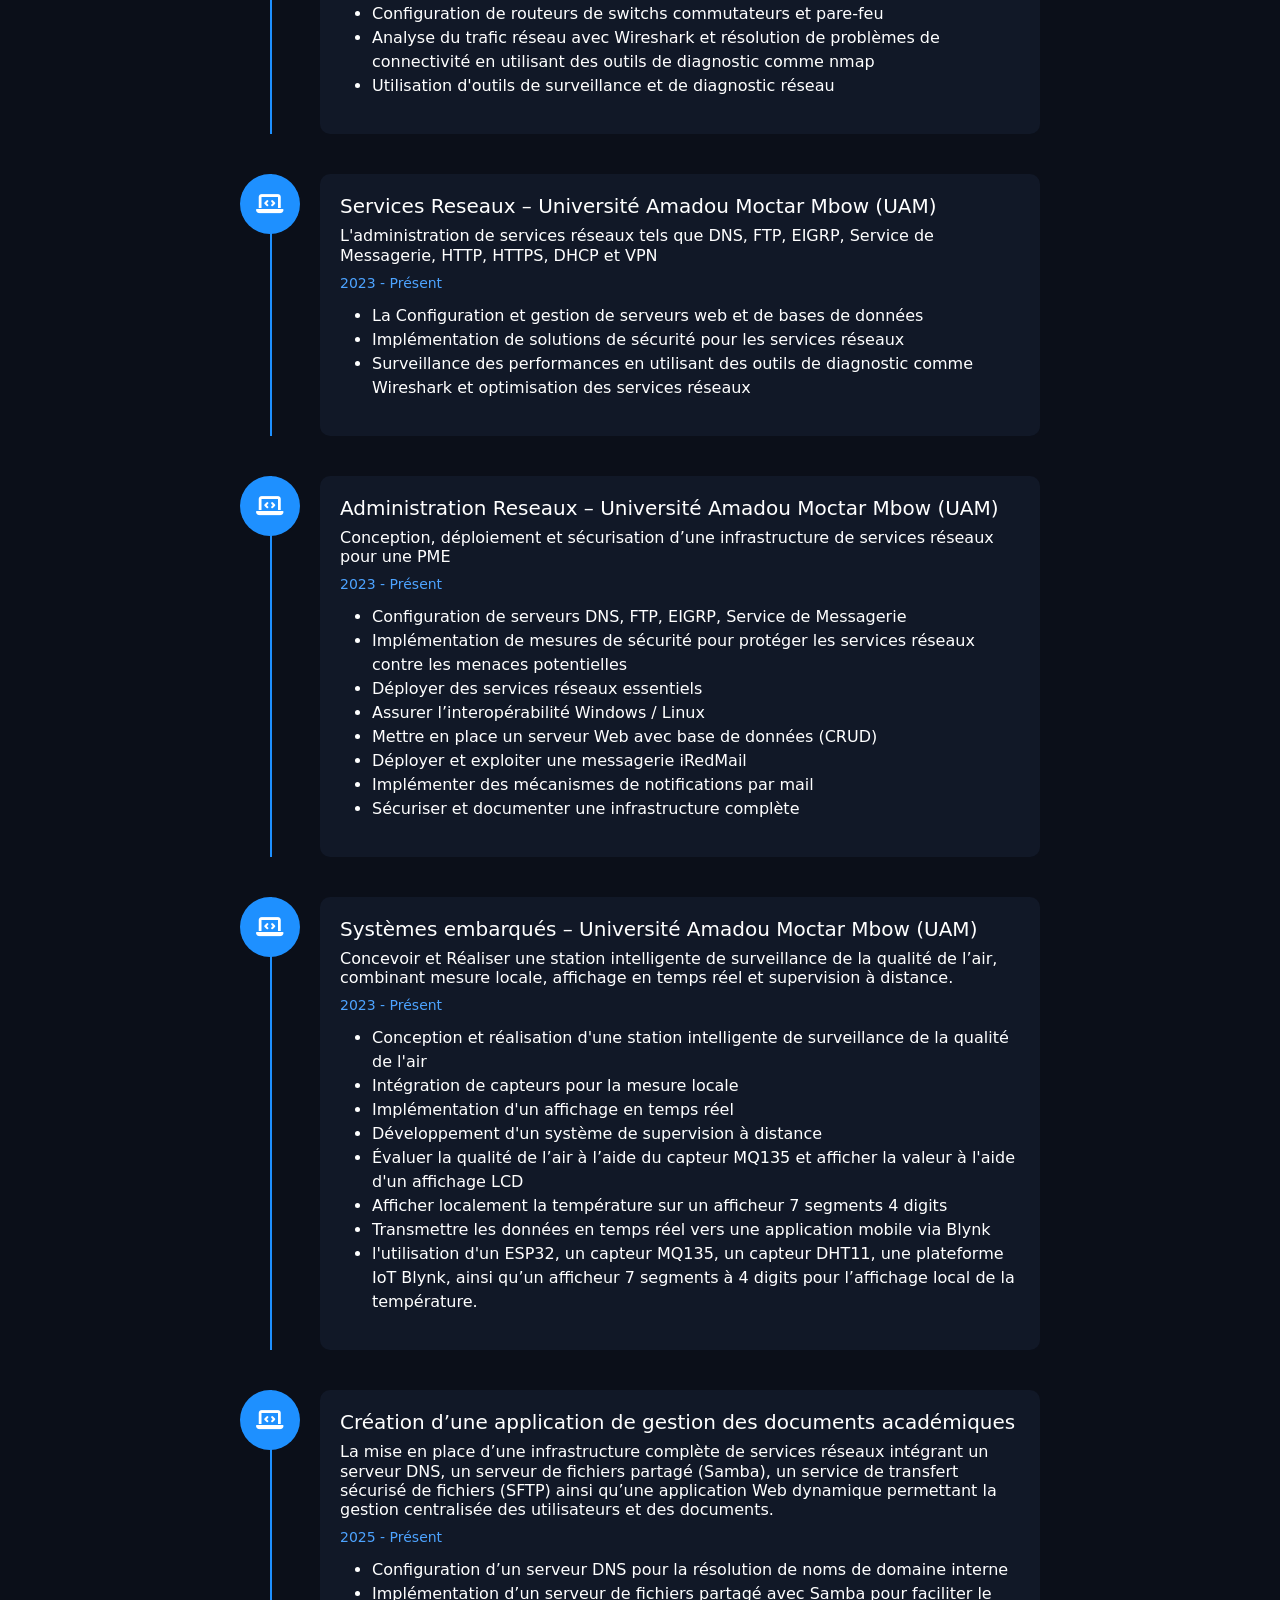
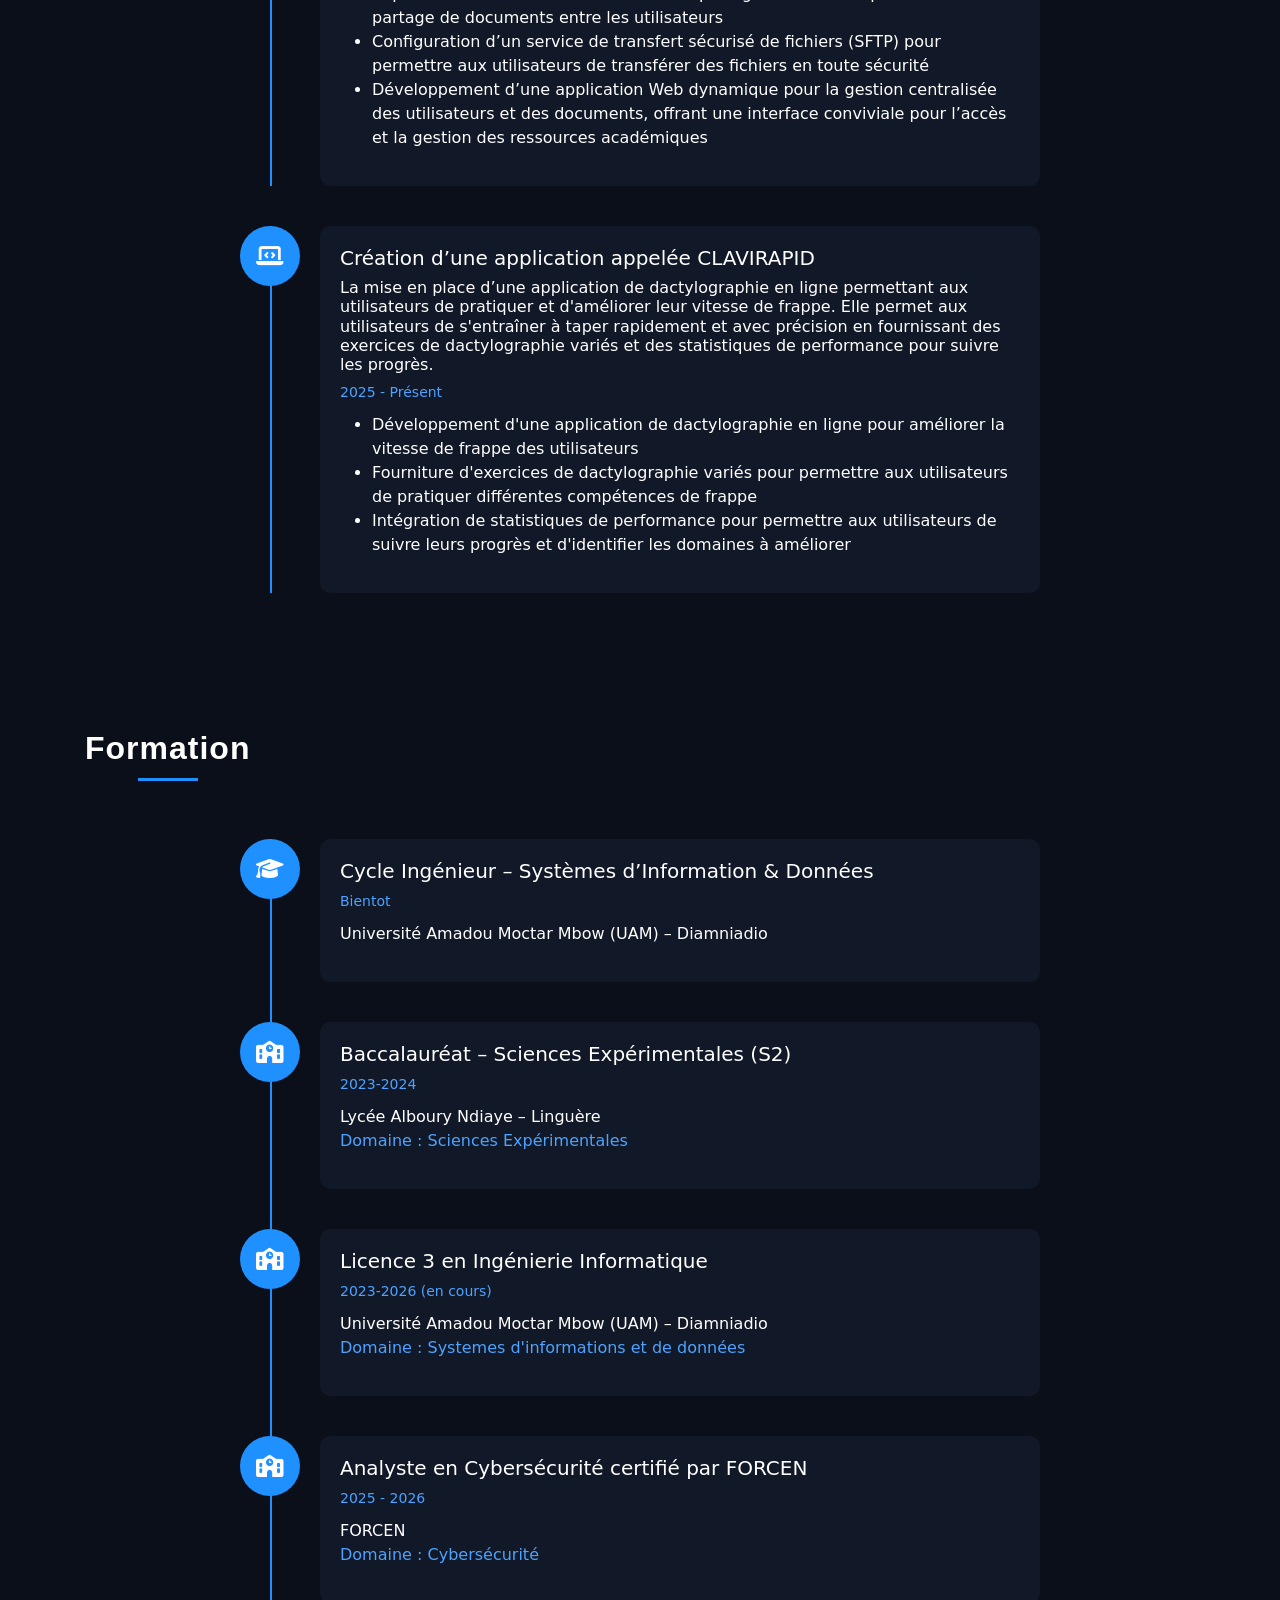
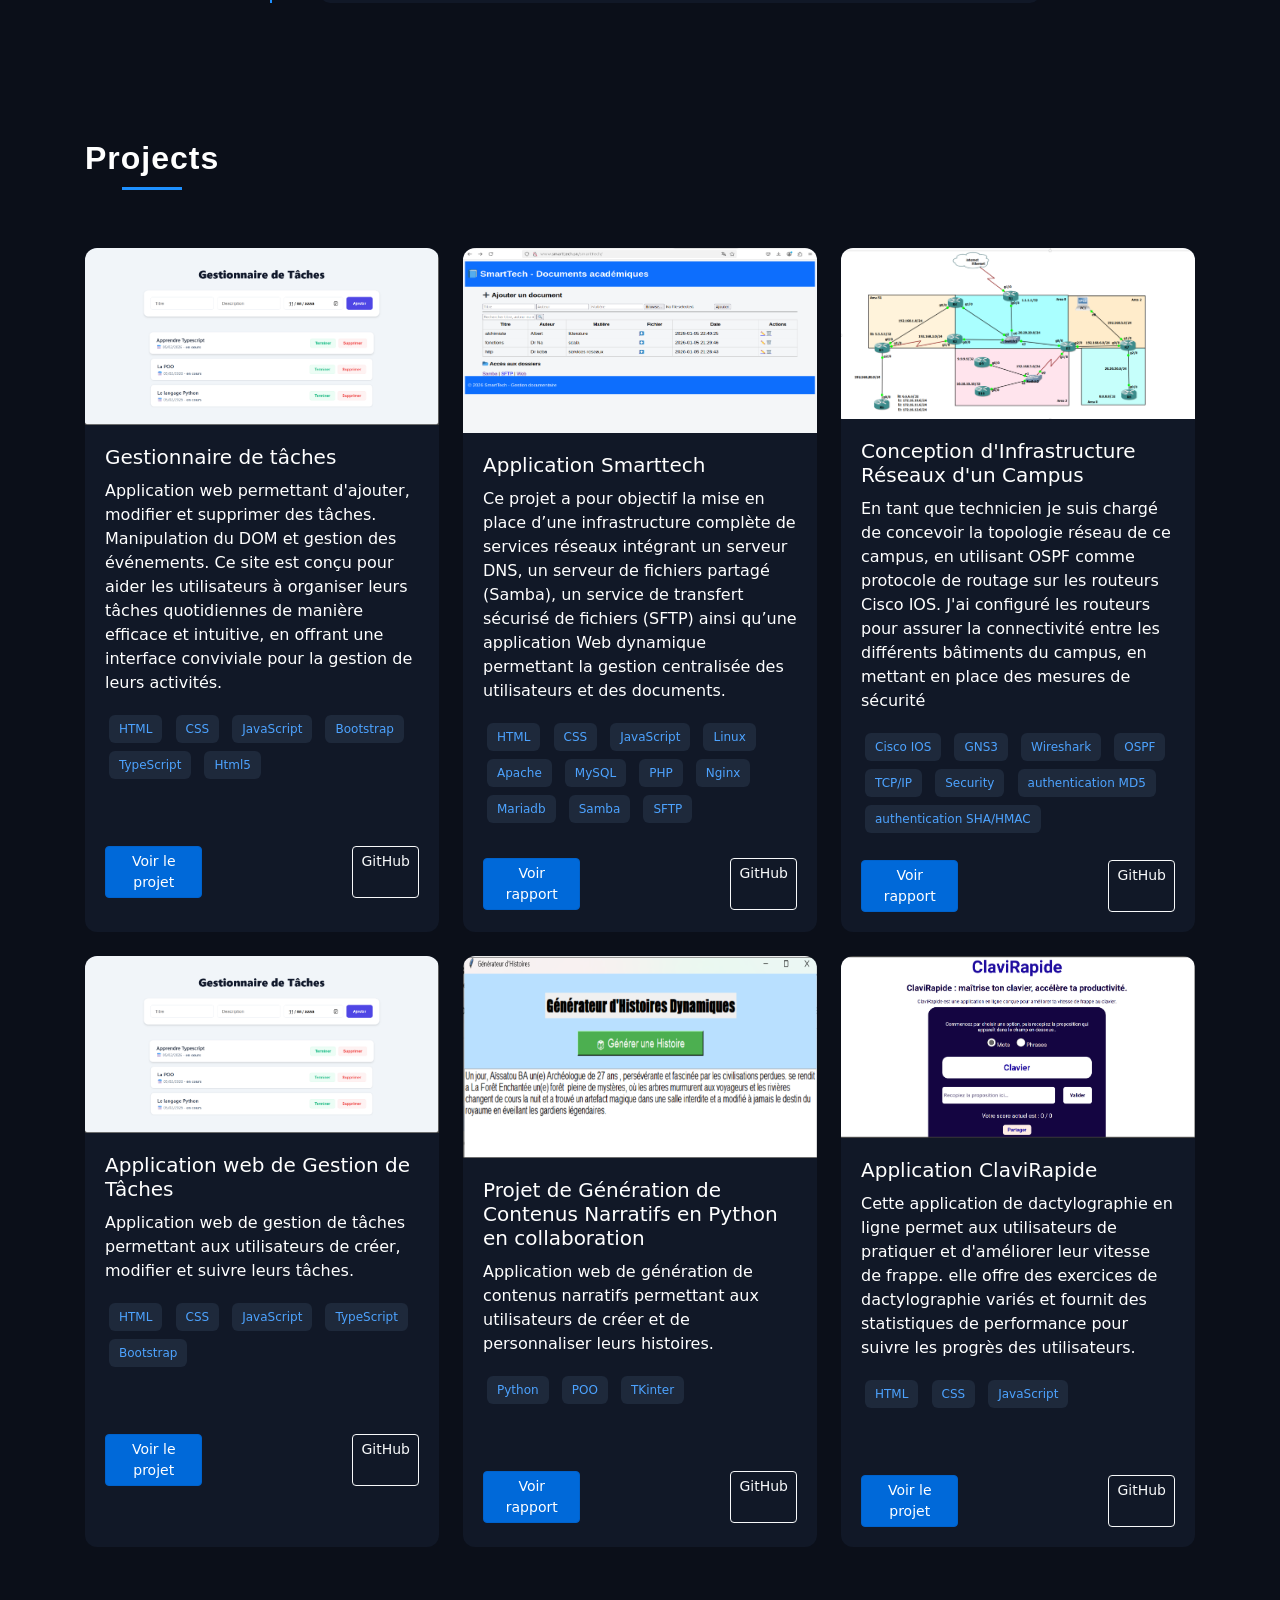
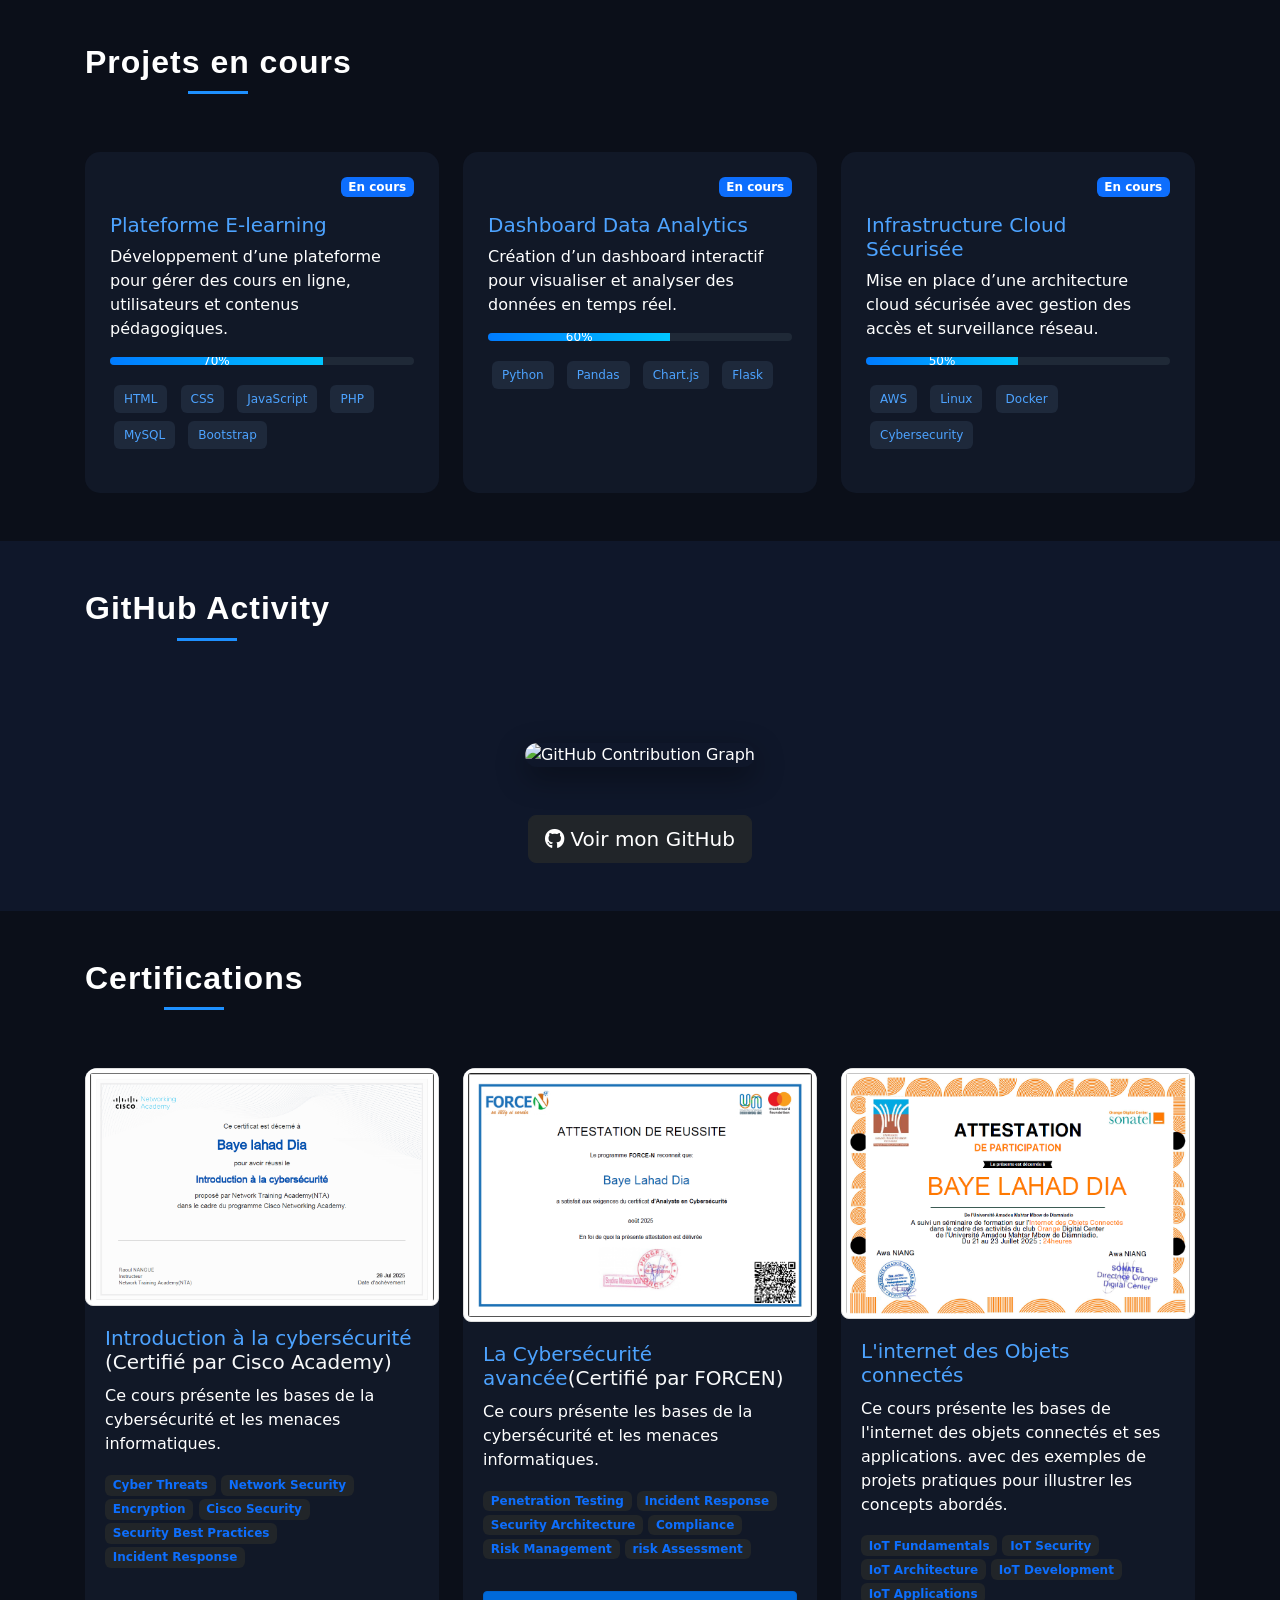
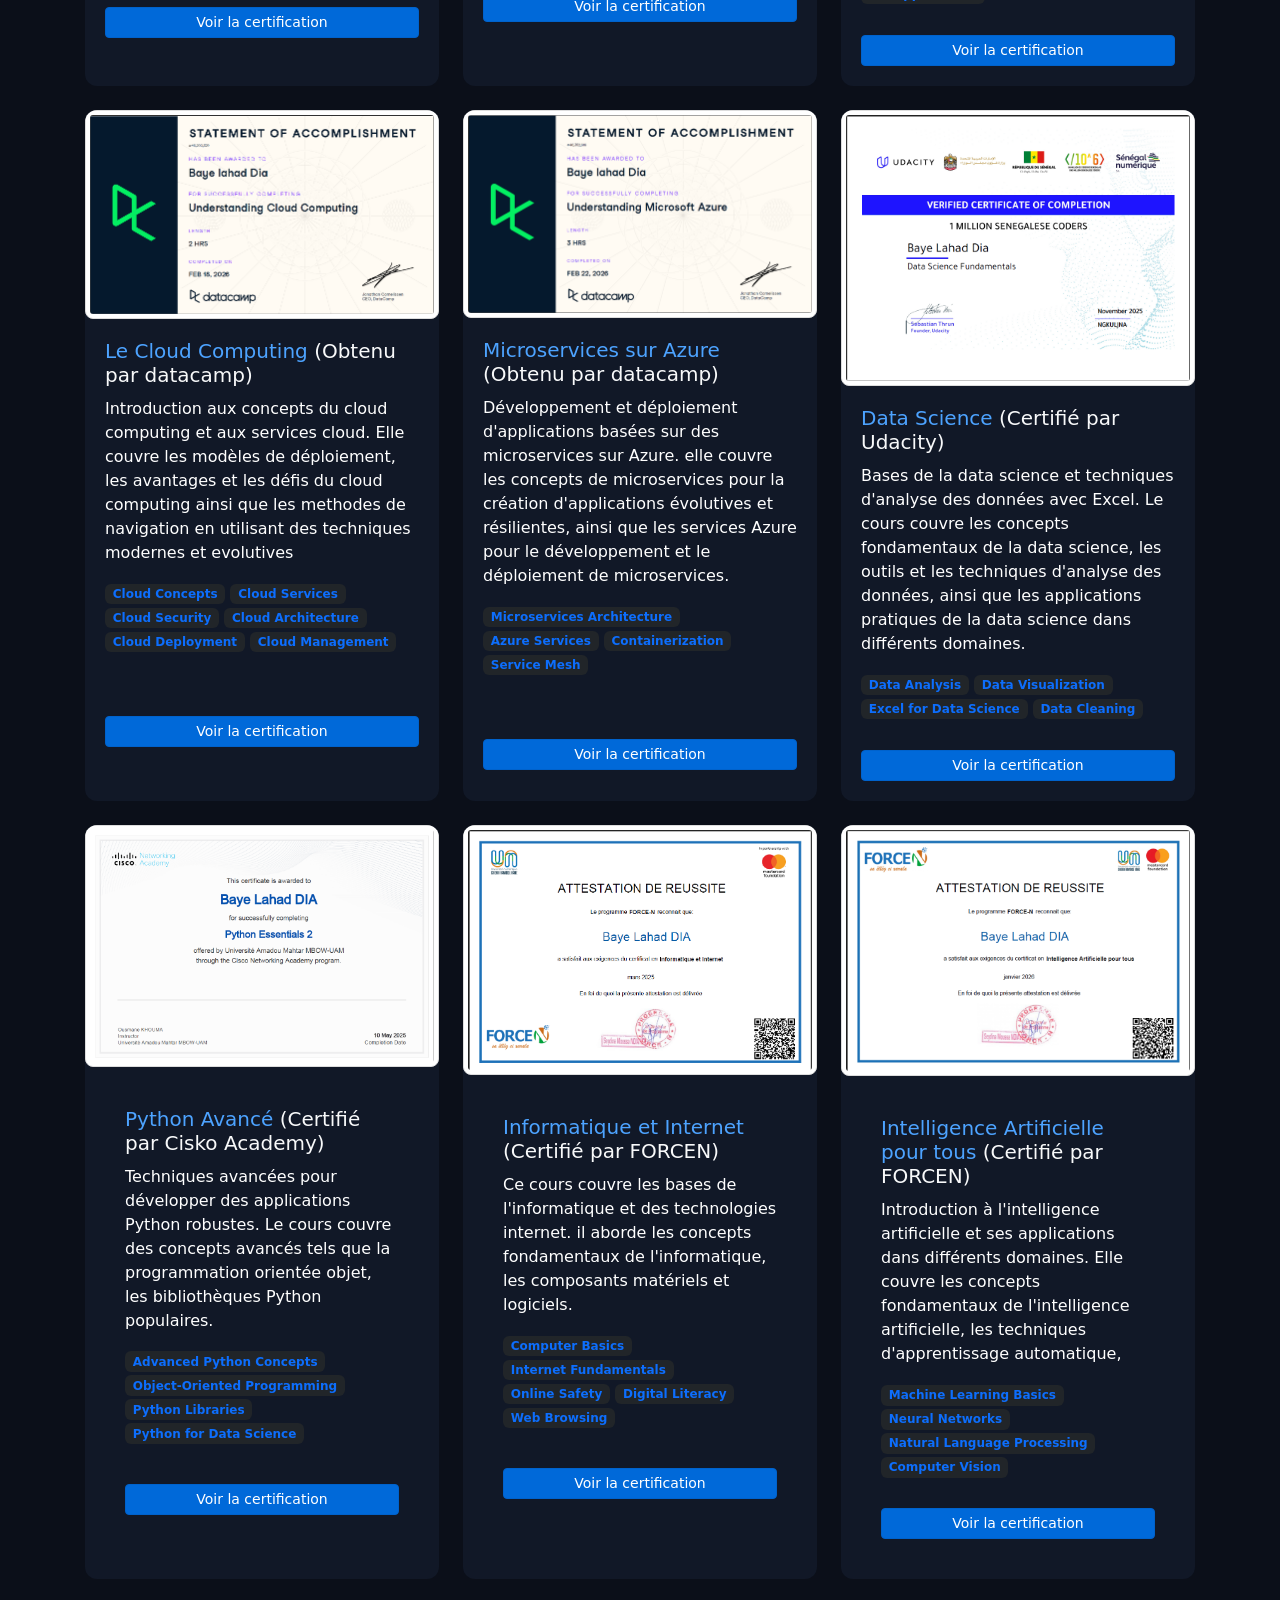
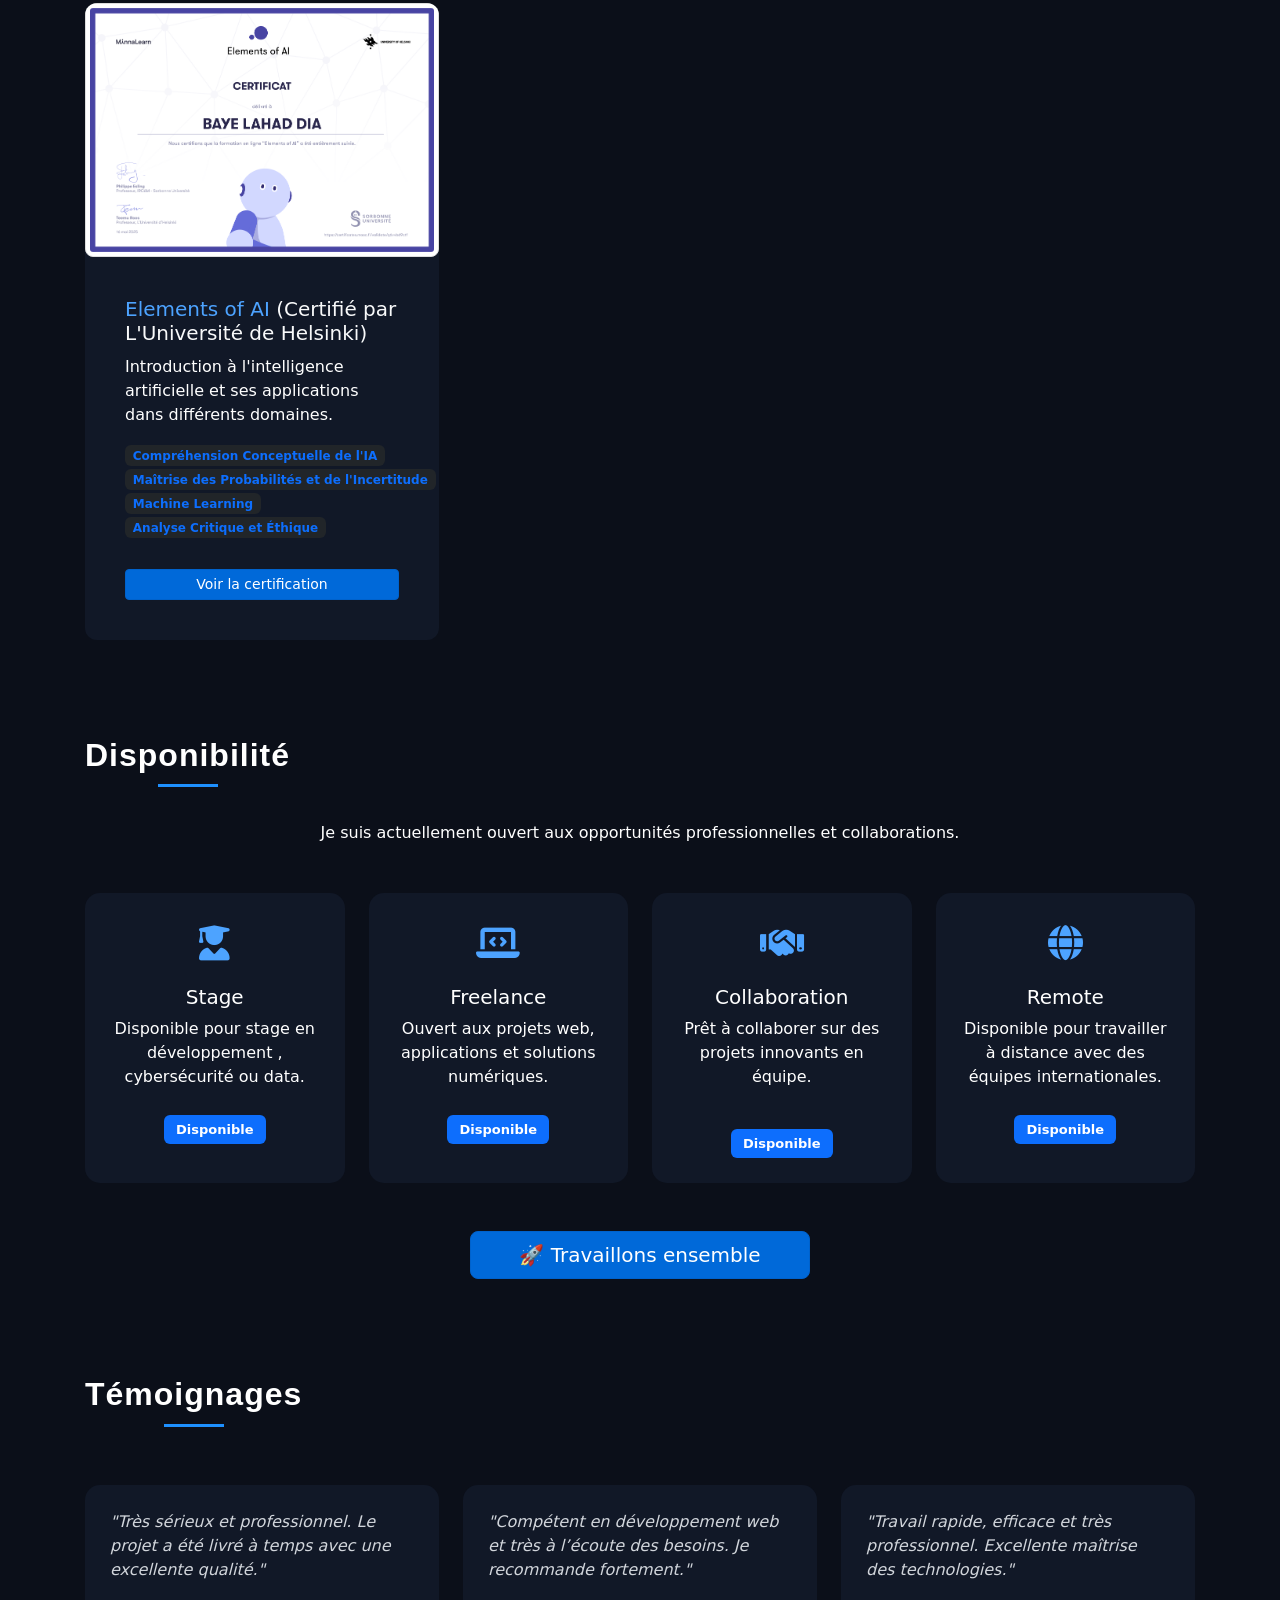
==== commit 85690595: "Ajout de nouvelles fonctionnalitées" ====
--- a/index.html
+++ b/index.html
@@ -90,7 +90,7 @@
             <!-- TEXTE -->
             <div class="col-md-7 text-center text-md-start">
                 <h1 class="fw-bold reveal">Hi, I'm <br> <span class="text-primary reveal delay-1"><span class="letter">B</span>aye <span class="letter">L</span>ahad <span class="letter">D</span>ia</span></h1>
-                <h4 class="reveal delay-2 ">Élève Ingénieur SI & Data</h4>
+                <h4 class="reveal delay-2 anime ">Élève Ingénieur SI & Data</h4>
 
                 <p class="mt-3 reveal delay-3" style="font-weight: bold; font-size: larger; font-family: 'Segoe UI', Tahoma, Geneva, Verdana, sans-serif;">
                     <span class="text-primary">Étudiant en troisième année d’Ingénierie des Systèmes d’Information 
@@ -100,13 +100,13 @@
 
                 <!-- RÉSEAUX SOCIAUX -->
                 <div class="my-3 reveal delay-4 social-icons">
-                    <a href="#" class="text-white me-4 fs-4">
+                    <a href="https://github.com/baye333" target="_blank" class="text-white me-4 fs-4">
                         <i class="fa-brands fa-github"></i>
                     </a>
-                    <a href="https://www.linkedin.com/in/baye-lahad-dia-55b35b339" class="text-white me-4 fs-4">
+                    <a href="https://www.linkedin.com/in/baye-lahad-dia-55b35b339" target="_blank" class="text-white me-4 fs-4">
                         <i class="fa-brands fa-linkedin"></i>
                     </a>
-                    <a href="mailto:bayelahad792@gmail.com" class="text-white fs-4">
+                    <a href="mailto:bayelahaddia49@gmail.com" class="text-white fs-4">
                         <i class="fa-solid fa-envelope"></i>
                     </a>
                 </div>
@@ -319,6 +319,89 @@
     </div>
 </section>
 
+<!-- ======================================= PROCESS ======================================================================================== -->
+<section id="process" class="process-section py-5">
+    <div class="container">
+        <h2 class="text-center section-title mb-5">Mon Process de Travail</h2>
+
+        <div class="row justify-content-center">
+
+            <!-- ETAPE 1 -->
+            <div class="col-lg-3 col-md-6 mb-4 reveal-process">
+                <div class="process-card text-center">
+                    <div class="process-icon">
+                        <i class="fa-solid fa-magnifying-glass"></i>
+                    </div>
+                    <h5>Analyse</h5>
+                    <p>
+                        Compréhension du besoin, définition des objectifs
+                        et analyse des contraintes techniques.
+                    </p>
+                </div>
+            </div>
+
+            <!-- ETAPE 2 -->
+            <div class="col-lg-3 col-md-6 mb-4 reveal-process">
+                <div class="process-card text-center">
+                    <div class="process-icon">
+                        <i class="fa-solid fa-pen-ruler"></i>
+                    </div>
+                    <h5>Conception</h5>
+                    <p>
+                        Création de l’architecture, design UI/UX
+                        et planification du projet.
+                    </p>
+                </div>
+            </div>
+
+            <!-- ETAPE 3 -->
+            <div class="col-lg-3 col-md-6 mb-4 reveal-process">
+                <div class="process-card text-center">
+                    <div class="process-icon">
+                        <i class="fa-solid fa-code"></i>
+                    </div>
+                    <h5>Développement</h5>
+                    <p>
+                        Implémentation des fonctionnalités
+                        avec des technologies modernes.
+                    </p>
+                </div>
+            </div>
+
+            <!-- ETAPE 4 -->
+            <div class="col-lg-3 col-md-6 mb-4 reveal-process">
+                <div class="process-card text-center">
+                    <div class="process-icon">
+                        <i class="fa-solid fa-vial"></i>
+                    </div>
+                    <h5>Tests</h5>
+                    <p>
+                        Vérification, correction des bugs
+                        et optimisation des performances.
+                    </p>
+                </div>
+            </div>
+
+            <!-- ETAPE 5 -->
+            <div class="col-lg-3 col-md-6 mb-4 reveal-process">
+                <div class="process-card text-center">
+                    <div class="process-icon">
+                        <i class="fa-solid fa-rocket"></i>
+                    </div>
+                    <h5>Déploiement</h5>
+                    <p>
+                        Mise en ligne du projet et suivi
+                        pour garantir sa stabilité.
+                    </p>
+                </div>
+            </div>
+
+        </div>
+    </div>
+</section>
+
+
+
 <!-- ======================================= SKILLS ======================================================================================== -->
 <section id="skills" class="skills-section py-5">
     <div class="container">
@@ -1045,6 +1128,103 @@
                 </div>
             </div>
         </div>
+</section>
+
+<!-- ======================================= PROJETS EN COURS ======================================================================================= -->
+<section id="ongoing-projects" class="ongoing-section py-5">
+    <div class="container">
+        <h2 class="text-center section-title mb-5">Projets en cours</h2>
+
+        <div class="row g-4">
+
+            <!-- PROJET 1 -->
+            <div class="col-lg-4 col-md-6 reveal-ongoing">
+                <div class="ongoing-card">
+                    <div class="ongoing-header">
+                        <span class="badge bg-primary">En cours</span>
+                    </div>
+
+                    <h5 class="mt-3">Plateforme E-learning</h5>
+
+                    <p>
+                        Développement d’une plateforme pour gérer des cours en ligne,
+                        utilisateurs et contenus pédagogiques.
+                    </p>
+
+                    <!-- progression -->
+                    <div class="progress mb-3 ">   
+                        <div class="progress-bar " style="width:70%" >70%</div>
+                    </div>
+
+                    <!-- technologies -->
+                    <div class="tech-stack">
+                        <span>HTML</span>
+                        <span>CSS</span>
+                        <span>JavaScript</span>
+                        <span>PHP</span>
+                        <span>MySQL</span>
+                        <span>Bootstrap</span>
+                    </div>
+                </div>
+            </div>
+
+            <!-- PROJET 2 -->
+            <div class="col-lg-4 col-md-6 reveal-ongoing">
+                <div class="ongoing-card">
+                    <div class="ongoing-header">
+                        <span class="badge bg-primary">En cours</span>
+                    </div>
+
+                    <h5 class="mt-3">Dashboard Data Analytics</h5>
+
+                    <p>
+                        Création d’un dashboard interactif pour visualiser et analyser
+                        des données en temps réel.
+                    </p>
+
+                    <div class="progress mb-3">
+                        <div class="progress-bar" style="width:60%">60%</div>
+                    </div>
+
+                    <div class="tech-stack">
+                        <span>Python</span>
+                        <span>Pandas</span>
+                        <span>Chart.js</span>
+                        <span>Flask</span>
+                    
+                    </div>
+                </div>
+            </div>
+
+            <!-- PROJET 3 -->
+            <div class="col-lg-4 col-md-6 reveal-ongoing">
+                <div class="ongoing-card">
+                    <div class="ongoing-header">
+                        <span class="badge bg-primary">En cours</span>
+                    </div>
+
+                    <h5 class="mt-3">Infrastructure Cloud Sécurisée</h5>
+
+                    <p>
+                        Mise en place d’une architecture cloud sécurisée avec
+                        gestion des accès et surveillance réseau.
+                    </p>
+
+                    <div class="progress mb-3">
+                        <div class="progress-bar" style="width:50%">50%</div>
+                    </div>
+
+                    <div class="tech-stack">
+                        <span>AWS</span>
+                        <span>Linux</span>
+                        <span>Docker</span>
+                        <span>Cybersecurity</span>
+                    </div>
+                </div>
+            </div>
+
+        </div>
+    </div>
 </section>
 
 <!-- ================= GITHUB ACTIVITY ================= -->
@@ -1343,8 +1523,163 @@
 
 </section>
 
-
-
+<!-- =================================================== DISPONIBILITÉ ================= -->
+<section id="disponibilite" class="availability-section py-5">
+    <div class="container">
+        <h2 class="text-center section-title mb-4">Disponibilité</h2>
+
+        <p class="text-center mb-5">
+            Je suis actuellement ouvert aux opportunités professionnelles et collaborations.
+        </p>
+
+        <div class="row justify-content-center text-center">
+
+            <!-- STAGE -->
+            <div class="col-lg-3 col-md-6 mb-4 reveal-availability">
+                <div class="availability-card">
+                    <div class="availability-icon">
+                        <i class="fa-solid fa-user-graduate"></i>
+                    </div>
+                    <h5>Stage</h5>
+                    <p>Disponible pour stage en développement , cybersécurité ou data.</p>
+                    <span class="badge bg-primary">Disponible</span>
+                </div>
+            </div>
+
+            <!-- FREELANCE -->
+            <div class="col-lg-3 col-md-6 mb-4 reveal-availability">
+                <div class="availability-card">
+                    <div class="availability-icon">
+                        <i class="fa-solid fa-laptop-code"></i>
+                    </div>
+                    <h5>Freelance</h5>
+                    <p>Ouvert aux projets web, applications et solutions numériques.</p>
+                    <span class="badge bg-primary">Disponible</span>
+                </div>
+            </div>
+
+            <!-- COLLAB -->
+            <div class="col-lg-3 col-md-6 mb-4 reveal-availability">
+                <div class="availability-card">
+                    <div class="availability-icon">
+                        <i class="fa-solid fa-handshake"></i>
+                    </div>
+                    <h5>Collaboration</h5>
+                    <p>Prêt à collaborer sur des projets innovants en équipe.</p>
+                    <span class="badge bg-primary mt-4 mt-1">Disponible</span>
+                </div>
+            </div>
+
+            <!-- REMOTE -->
+            <div class="col-lg-3 col-md-6 mb-4 reveal-availability">
+                <div class="availability-card">
+                    <div class="availability-icon">
+                        <i class="fa-solid fa-globe"></i>
+                    </div>
+                    <h5>Remote</h5>
+                    <p>Disponible pour travailler à distance avec des équipes internationales.</p>
+                    <span class="badge bg-primary">Disponible</span>
+                </div>
+            </div>
+
+        </div>
+
+        <!-- CALL TO ACTION -->
+        <div class="text-center mt-4 reveal-availability">
+            <a href="#contact" class="btn btn-primary btn-lg px-5 call-to-action">
+                🚀 Travaillons ensemble
+            </a>
+        </div>
+    </div>
+</section>
+
+
+<!-- ================= TÉMOIGNAGES ================= -->
+<section id="temoignages" class="testimonials-section py-5">
+    <div class="container">
+        <h2 class="text-center section-title mb-5">Témoignages</h2>
+
+        <div class="row">
+
+            <!-- TEMOIGNAGE 1 -->
+            <div class="col-lg-4 col-md-6 mb-4 reveal-testimonial">
+                <div class="testimonial-card">
+                    <p class="testimonial-text">
+                        "Très sérieux et professionnel. Le projet a été livré à temps avec une excellente qualité."
+                    </p>
+                    <div class="testimonial-user">
+                        <img src="images/user1.jpg" alt="Client">
+                        <div>
+                            <h6>Client 1</h6>
+                            <span>Entrepreneur</span>
+                        </div>
+                    </div>
+                </div>
+            </div>
+
+            <!-- TEMOIGNAGE 2 -->
+            <div class="col-lg-4 col-md-6 mb-4 reveal-testimonial">
+                <div class="testimonial-card">
+                    <p class="testimonial-text">
+                        "Compétent en développement web et très à l’écoute des besoins. Je recommande fortement."
+                    </p>
+                    <div class="testimonial-user">
+                        <img src="images/user2.jpg" alt="Client">
+                        <div>
+                            <h6>Client 2</h6>
+                            <span>Développeur</span>
+                        </div>
+                    </div>
+                </div>
+            </div>
+
+            <!-- TEMOIGNAGE 3 -->
+            <div class="col-lg-4 col-md-6 mb-4 reveal-testimonial">
+                <div class="testimonial-card">
+                    <p class="testimonial-text">
+                        "Travail rapide, efficace et très professionnel. Excellente maîtrise des technologies."
+                    </p>
+                    <div class="testimonial-user">
+                        <img src="images/user3.jpg" alt="Client">
+                        <div>
+                            <h6>Client 3</h6>
+                            <span>Chef de projet</span>
+                        </div>
+                    </div>
+                </div>
+            </div>
+
+        </div>
+    </div>
+</section>
+
+<!-- ================= CALL TO ACTION ================= -->
+<section id="cta" class="cta-section py-5">
+    <div class="container text-center">
+
+        <div class="cta-box reveal-cta">
+
+            <h2 class="mb-3">🚀 Un projet en tête ?</h2>
+
+            <p class="mb-4">
+                Je suis disponible pour vous accompagner dans vos projets web, developpement logiciel, 
+                cybersécurité, data ou solutions digitales.
+            </p>
+
+            <div class="cta-buttons">
+                <a href="#contact" class="btn btn-primary btn-lg px-4 me-3 call-to-action">
+                    Me contacter
+                </a>
+
+                <a href="cv.pdf" class="btn btn-outline-light btn-lg px-4" download call-to-action>
+                    Télécharger mon CV
+                </a>
+            </div>
+
+        </div>
+
+    </div>
+</section>
 
 <!-- ================= ==============================CONTACT =================================================================================== -->
 <section id="contact" class="contact-section py-5">
@@ -1387,14 +1722,22 @@
                             </span>
                             <input type="email" name="email" class="form-control" placeholder="Email" required>
                         </div>
+                        <!-- Subject -->
+                        <div class="mb-3 input-group">
+                            <span class="input-group-text">
+                                <i class="fa-solid fa-envelope"></i>
+                            </span>
+                            <input type="text" name="subject" class="form-control" placeholder="Sujet" required>
+                        </div>
                         <!-- MESSAGE -->
                         <div class="mb-3">
                             <textarea class="form-control" name="message" rows="5" placeholder="Votre message..." required></textarea>
                         </div>
                         <!-- BOUTON -->
                          <div class="text-center btn-cont">
-                            <button class="btn btn-primary">Envoyer par Email</button>
-                             <button class="btn btn-success" onclick="openWhatsApp()">WhatsApp</button>   
+                            <button type="submit" class="btn btn-primary"> Envoyer par Email</button>
+                            <button type="button" id="whatsapp-btn" class="btn btn-success"> WhatsApp </button>  
+                             <p class="message"></p>
                         </div>
                     </form>
                 </div>
@@ -1446,10 +1789,10 @@
                     <a href="https://github.com/baye333" target="_blank">
                         <i class="fa-brands fa-github"></i>
                     </a>
-                    <a href="#" target="_blank">
+                    <a href="https://www.linkedin.com/in/baye-lahad-dia-55b35b339" target="_blank">
                         <i class="fa-brands fa-linkedin"></i>
                     </a>
-                    <a href="mailto:bayelahaddia792@gmail.com">
+                    <a href="mailto:bayelahaddia49@gmail.com">
                         <i class="fa-solid fa-envelope"></i>
                     </a>
                 </div>
@@ -1458,7 +1801,7 @@
     </div>
     <hr>
     <div class="footer-bottom text-center">
-        <p>© 2026 Lahad-Dev | Portfolio | Tous droits réservés</p>
+        <p>© 2026 Lahad-Dev | Portfolio | Tous droits réservés </p>
     </div>
   </div>
 </footer>
@@ -1467,10 +1810,10 @@
 <script src="https://cdn.jsdelivr.net/npm/bootstrap@5.3.2/dist/js/bootstrap.bundle.min.js"></script>
 
 <!-- Script JS personnalisé -->
+
+<script src="https://cdn.jsdelivr.net/npm/emailjs-com@3/dist/email.min.js"></script>
+
 <script src="script.js"></script>
-<script src="https://cdn.jsdelivr.net/npm/emailjs-com@3/dist/email.min.js"></script>
-
-
 
 </body>
 </html>
--- a/style.css
+++ b/style.css
@@ -322,6 +322,10 @@
 }
 }
 
+/* .anime{
+    animation: typing 2s infinite;
+} */
+
 /* bouton CV */
 
 .btn-cv{
@@ -351,6 +355,7 @@
     color: #dcdee1;
     transition: 0.3s;
     margin-top: 15px;
+    border-radius: 50%;
 
 }
 .social-icons a i:hover{
@@ -360,7 +365,7 @@
 .button-group {
     margin-right:10px;
     display: flex;
-    gap: 175px;
+    gap: 130px;
     justify-content: center;
 }
 
@@ -405,10 +410,56 @@
 .dark-mode footer{
 background:#051f5c;
 }
-
-
-/***************** section  a propos *****************/
-
+@media (max-width: 768px){
+
+/* logo centré */
+.logo{
+    left:0;
+    text-align:center;
+}
+
+/* menu */
+.navbar-nav{
+    background:#0b0f19;
+    padding:15px;
+    border-radius:10px;
+    margin-top:10px;
+}
+
+/* liens */
+.nav-item .nav-link{
+    display:block;
+    margin:8px 0;
+    text-align:center;
+    width:100%;
+    background-color: no blue;
+}
+
+/* bouton CV */
+.btn-cv{
+    display:block;
+    width:100%;
+    text-align:center;
+    margin-top:10px;
+}
+.profile-img{
+     margin-top:70px;
+
+}
+.blob{
+    width:250px;
+    height:250px;
+    margin-top:500px;
+    background: linear-gradient(30deg,#0ec0f1,#3990ed);
+}
+.button-group{
+    gap:10px;
+}
+.social-icons{
+    gap:20px; 
+}  
+}
+/************************************* section  a propos *****************/
 .about-section{
     background:#0b0f19;
     color:white;
@@ -592,7 +643,72 @@
 background:#4da3ff;
 color:white;
 }
-/*******************   section skills **********************************/
+
+@media (max-width: 768px){
+
+.about-img{
+    width:100%;
+}
+
+.about-blob{
+    width:250px;
+    height:250px;
+}
+
+}
+/********************************************* PROCESS SECTION ****************/
+
+.process-section{
+    background:#0b0f19;
+    color:white;
+}
+
+/* carte */
+
+.process-card{
+    background:#111827;
+    padding:25px;
+    border-radius:15px;
+    transition:0.3s;
+    height:100%;
+}
+
+.process-card:hover{
+    transform:translateY(-10px);
+    box-shadow:0 15px 35px rgba(0,0,0,0.4);
+}
+
+/* icône */
+
+.process-icon{
+    font-size:35px;
+    color:#4da3ff;
+    margin-bottom:15px;
+}
+
+/* animation scroll */
+
+.reveal-process{
+    opacity:0;
+    transform:translateY(40px);
+    transition:1s;
+}
+
+.reveal-process.active{
+    opacity:1;
+    transform:translateY(0);
+}
+
+/* responsive mobile */
+
+@media (max-width:768px){
+    .process-card{
+        padding:20px;
+    }
+}
+
+
+/***************************************   section skills **********************************/
 
 .skills-section{
     background:#0b0f19;
@@ -671,6 +787,20 @@
     font-weight:600;
     border-left:4px solid #4da3ff;
     padding-left:10px;
+}
+
+@media (max-width: 768px){
+
+.skill-header{
+    flex-direction:column;
+    align-items:flex-start;
+    gap:5px;
+}
+
+.skill-icon{
+    font-size:20px;
+}
+
 }
 
 /******************** section  Experience *********************/
@@ -951,7 +1081,100 @@
     margin-top: 15px;
 }
 
-
+@media (max-width: 768px){
+
+.project-buttons{
+    flex-direction:column;
+    gap:10px;
+}
+
+.project-buttons a{
+    width:100%;
+}
+
+}
+
+/*************** PROJETS EN COURS ****************/
+
+.ongoing-section{
+    background:#0b0f19;
+    color:white;
+}
+
+/* carte */
+
+.ongoing-card{
+    background:#111827;
+    padding:25px;
+    border-radius:15px;
+    transition:0.3s;
+    height:100%;
+}
+
+.ongoing-card:hover{
+    transform:translateY(-10px);
+    box-shadow:0 15px 35px rgba(0,0,0,0.4);
+}
+
+/* header */
+
+.ongoing-header{
+    display:flex;
+    justify-content:flex-end;
+}
+
+/* badge */
+
+.ongoing-card .badge{
+    font-size:12px;
+}
+
+/* titre */
+
+.ongoing-card h5{
+    color:#4da3ff;
+}
+
+/* barre */
+
+.progress{
+    height:8px;
+    background:#1f2937;
+    border-radius:20px;
+}
+
+.progress-bar{
+    background:linear-gradient(90deg,#007bff,#00c6ff);
+}
+
+/* technologies */
+
+.tech-stack{
+    margin-top:10px;
+}
+
+.tech-stack span{
+    display:inline-block;
+    background:#1e293b;
+    padding:5px 10px;
+    margin:4px;
+    border-radius:6px;
+    font-size:12px;
+    color:#4da3ff;
+}
+
+/* animation */
+
+.reveal-ongoing{
+    opacity:0;
+    transform:translateY(40px);
+    transition:1s;
+}
+
+.reveal-ongoing.active{
+    opacity:1;
+    transform:translateY(0);
+}
 
 /********************************************* SECTION GITHUB *******************************************************************************/
 
@@ -1049,6 +1272,203 @@
     transform:scale(1.05);
 }
 
+@media (max-width: 768px){
+
+.cert-body{
+    text-align:center;
+}
+
+.cert-btn .btn{
+    width:100%;
+}
+
+}
+
+
+/*************** DISPONIBILITÉ ****************/
+
+.availability-section{
+    background:#0b0f19;
+    color:white;
+}
+
+/* carte */
+
+.availability-card{
+    background:#111827;
+    padding:25px;
+    border-radius:15px;
+    transition:0.3s;
+    height:100%;
+}
+
+.availability-card:hover{
+    transform:translateY(-10px);
+    box-shadow:0 15px 35px rgba(0,0,0,0.4);
+}
+
+/* icône */
+
+.availability-icon{
+    font-size:35px;
+    color:#4da3ff;
+    margin-bottom:15px;
+}
+
+/* badge */
+
+.availability-card .badge{
+    margin-top:10px;
+    padding:8px 12px;
+    font-size:13px;
+}
+
+/* animation */
+
+.reveal-availability{
+    opacity:0;
+    transform:translateY(40px);
+    transition:1s;
+}
+ .call-to-action:hover{
+    background-color: #042242;
+    transform:translateY(-2px);
+    box-shadow:0 5px 15px rgba(77,163,255,0.4);
+    color:white;
+
+}
+.reveal-availability.active{
+    opacity:1;
+    transform:translateY(0);
+}
+
+/*************** TÉMOIGNAGES ****************/
+
+.testimonials-section{
+    background:#0b0f19;
+    color:white;
+}
+
+/* carte */
+
+.testimonial-card{
+    background:#111827;
+    padding:25px;
+    border-radius:15px;
+    transition:0.3s;
+    height:100%;
+}
+
+.testimonial-card:hover{
+    transform:translateY(-10px);
+    box-shadow:0 15px 35px rgba(0,0,0,0.4);
+}
+
+/* texte */
+
+.testimonial-text{
+    font-style:italic;
+    color:#d1d5db;
+    margin-bottom:20px;
+}
+
+/* utilisateur */
+
+.testimonial-user{
+    display:flex;
+    align-items:center;
+    gap:10px;
+}
+
+.testimonial-user img{
+    width:50px;
+    height:50px;
+    border-radius:50%;
+    object-fit:cover;
+}
+
+.testimonial-user h6{
+    margin:0;
+    color:#4da3ff;
+}
+
+.testimonial-user span{
+    font-size:13px;
+    color:#9ca3af;
+}
+
+/* animation */
+
+.reveal-testimonial{
+    opacity:0;
+    transform:translateY(40px);
+    transition:1s;
+}
+
+.reveal-testimonial.active{
+    opacity:1;
+    transform:translateY(0);
+}
+
+/************************************** CTA ****************/
+
+.cta-section{
+    background:#0b0f19;
+    color:white;
+}
+
+/* box */
+
+.cta-box{
+    padding:50px 30px;
+    border-radius:20px;
+    background:#111827;
+    backdrop-filter:blur(10px);
+    transition:0.3s;
+}
+
+.cta-box:hover{
+    transform:translateY(-5px);
+    box-shadow:0 15px 40px rgba(0,0,0,0.3);
+}
+
+/* boutons */
+
+.cta-buttons a{
+    transition:0.3s;
+}
+
+.cta-buttons a:hover{
+    transform:scale(1.05);
+}
+
+/* animation */
+
+.reveal-cta{
+    opacity:0;
+    transform:translateY(40px);
+    transition:1s;
+}
+
+.reveal-cta.active{
+    opacity:1;
+    transform:translateY(0);
+}
+
+/* responsive */
+
+@media(max-width:768px){
+    .cta-box{
+        padding:30px 20px;
+    }
+
+    .cta-buttons{
+        display:flex;
+        flex-direction:column;
+        gap:15px;
+    }
+}
+
 /***************************************** section contact *******************************/
 
 .contact-section{
@@ -1180,6 +1600,24 @@
     transform: scale(1.1);
     transition:0.3s;
 }
+
+@media (max-width: 768px){
+
+.contact-card{
+    padding:20px;
+}
+
+.map-card{
+    min-height:300px;
+    margin-bottom:20px;
+}
+
+.btn-cont{
+    flex-direction:column;
+    gap:10px;
+}
+
+}
     
  
 
@@ -1254,4 +1692,25 @@
 .footer-bottom{
     color:#9ca3af;
     font-size:14px;
+}
+
+@media (max-width: 768px){
+
+.footer-section{
+    text-align:center;
+}
+
+.footer-social{
+    justify-content:center;
+}
+
+}
+
+.container{
+padding-left:15px;
+padding-right:15px;
+}
+
+section{
+padding:60px 0;
 }
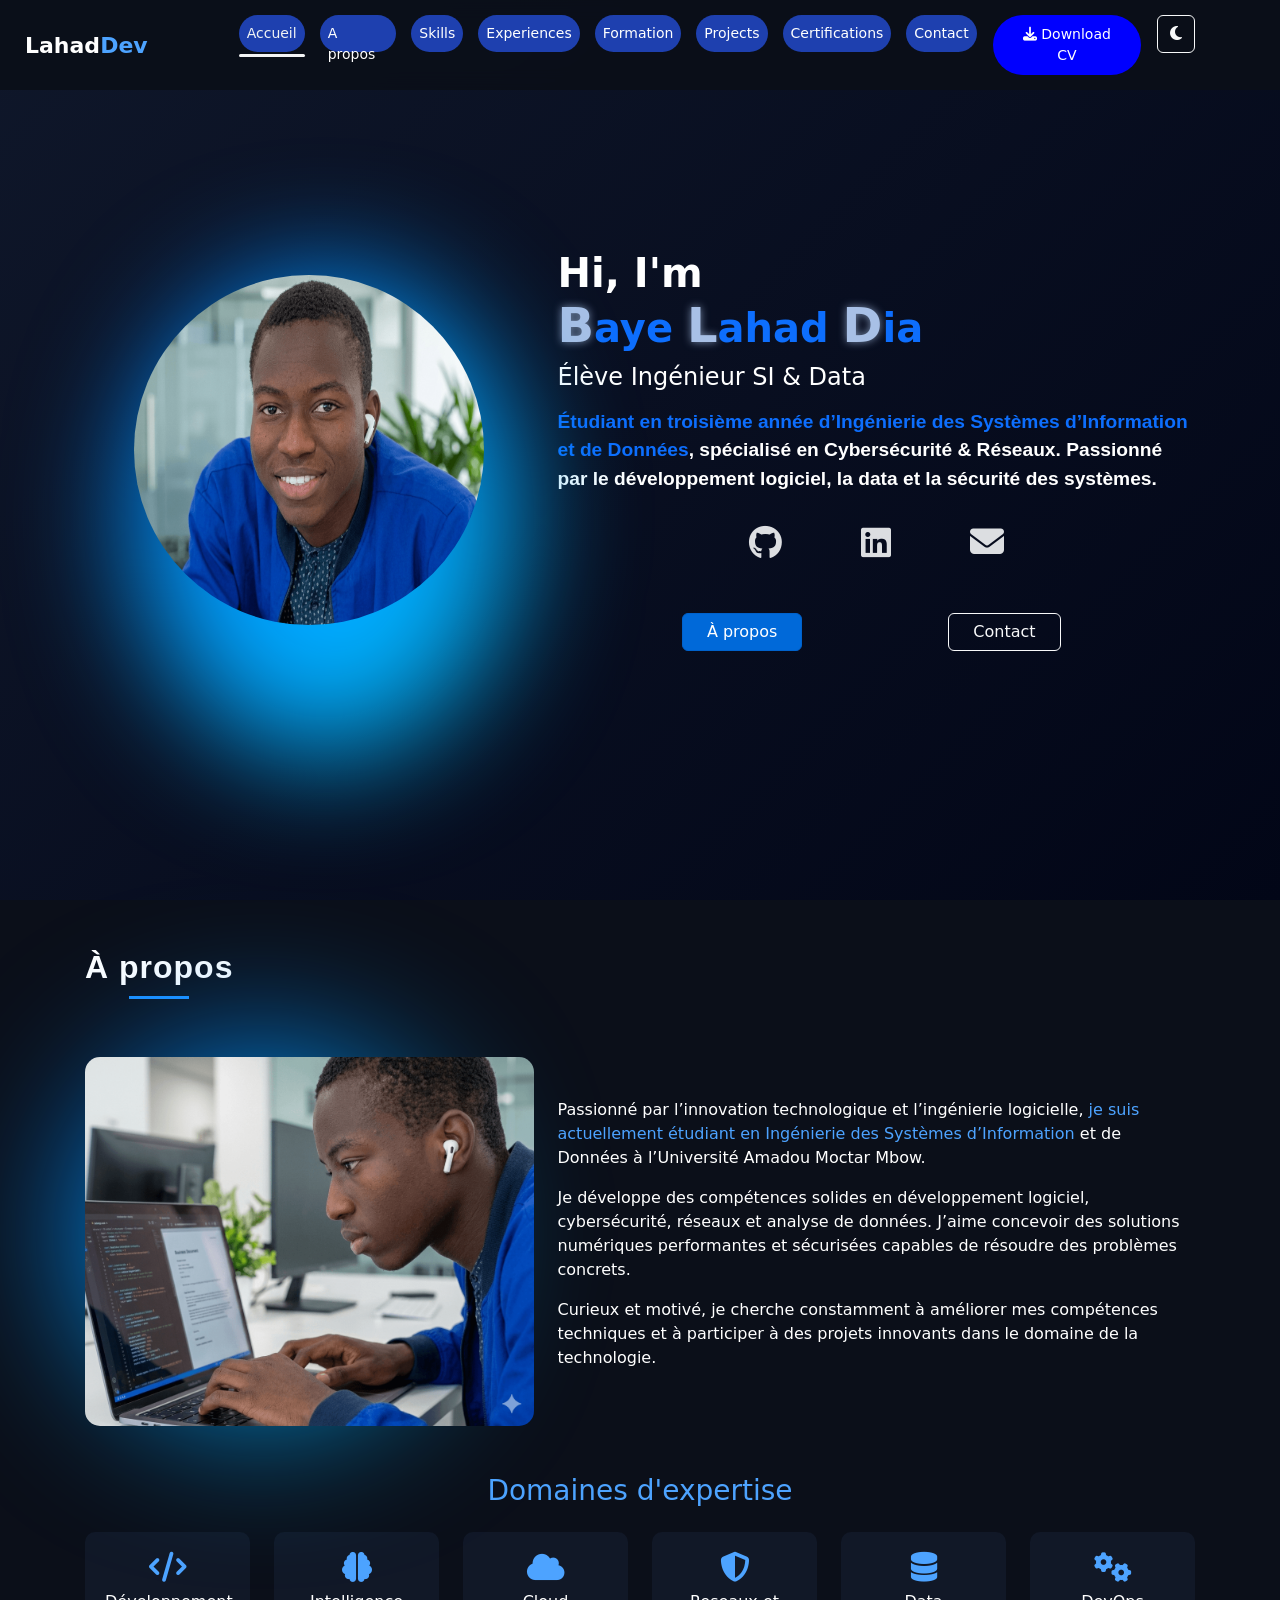
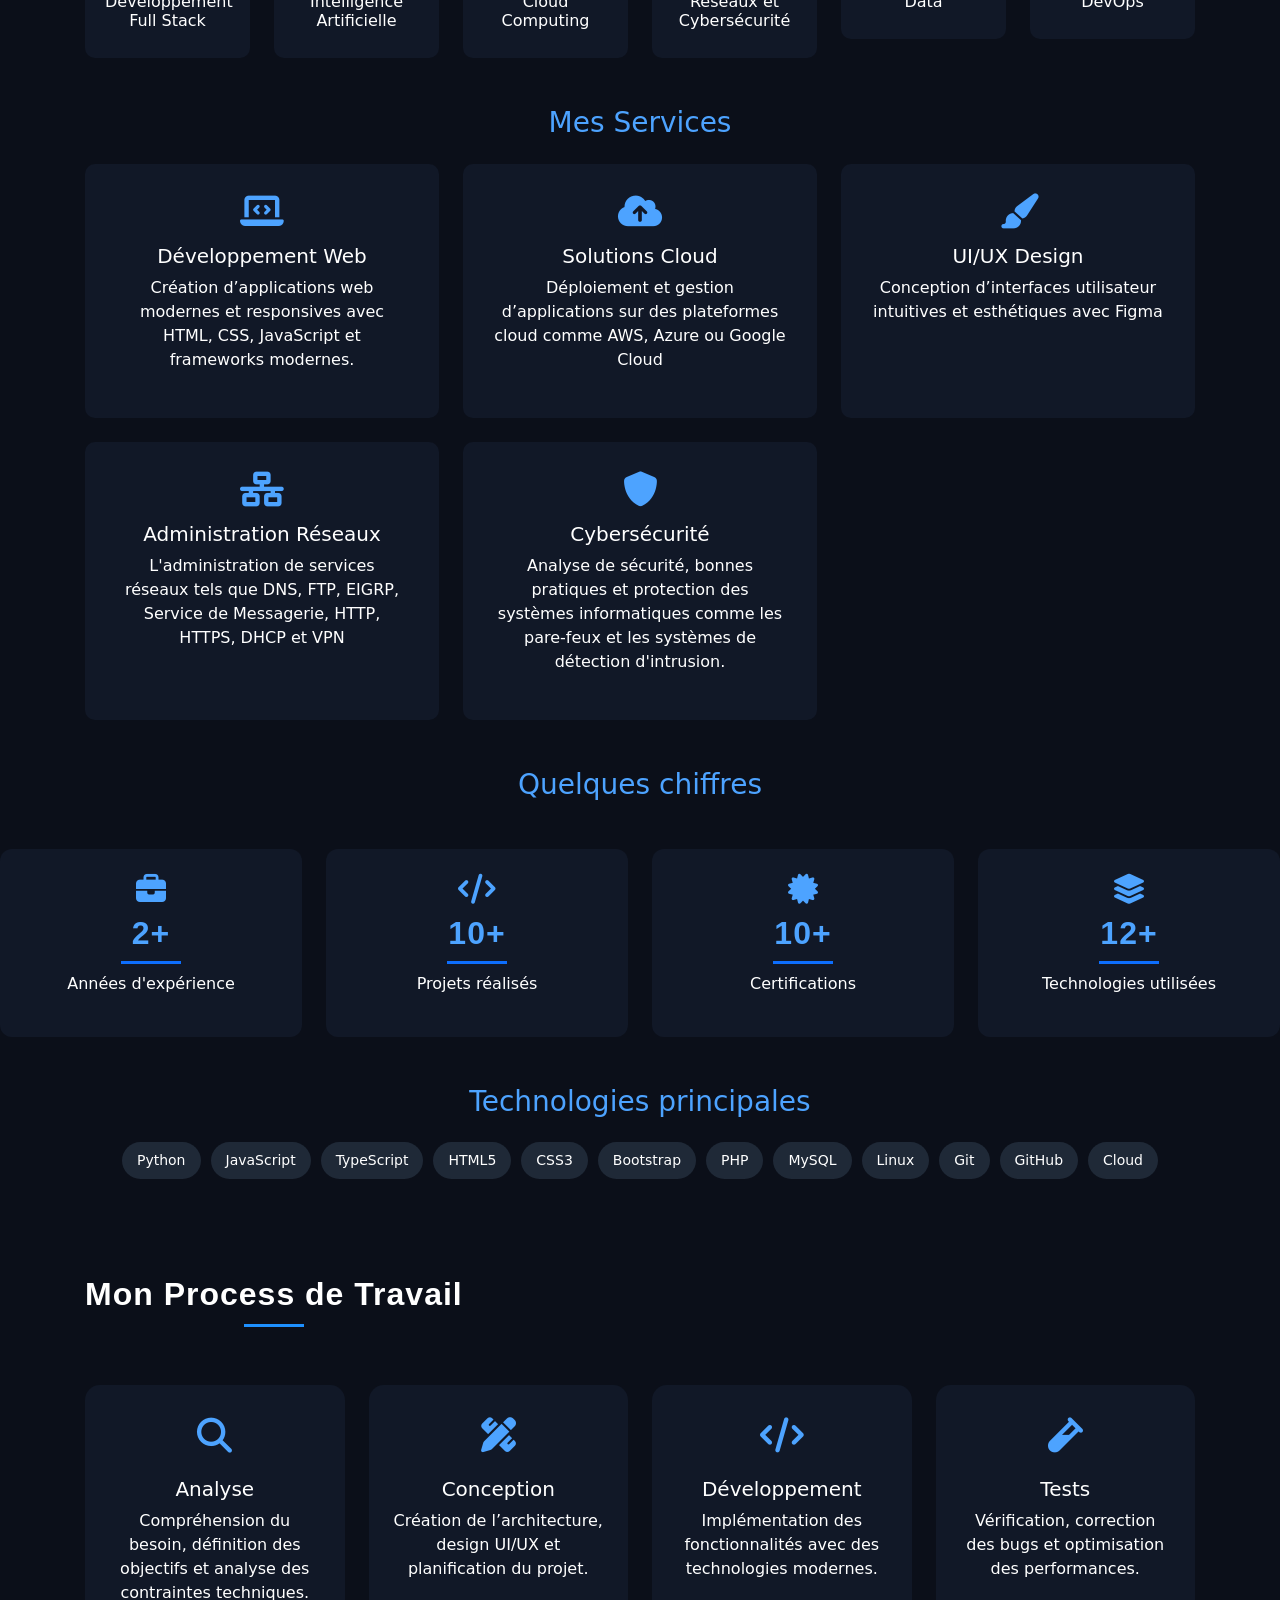
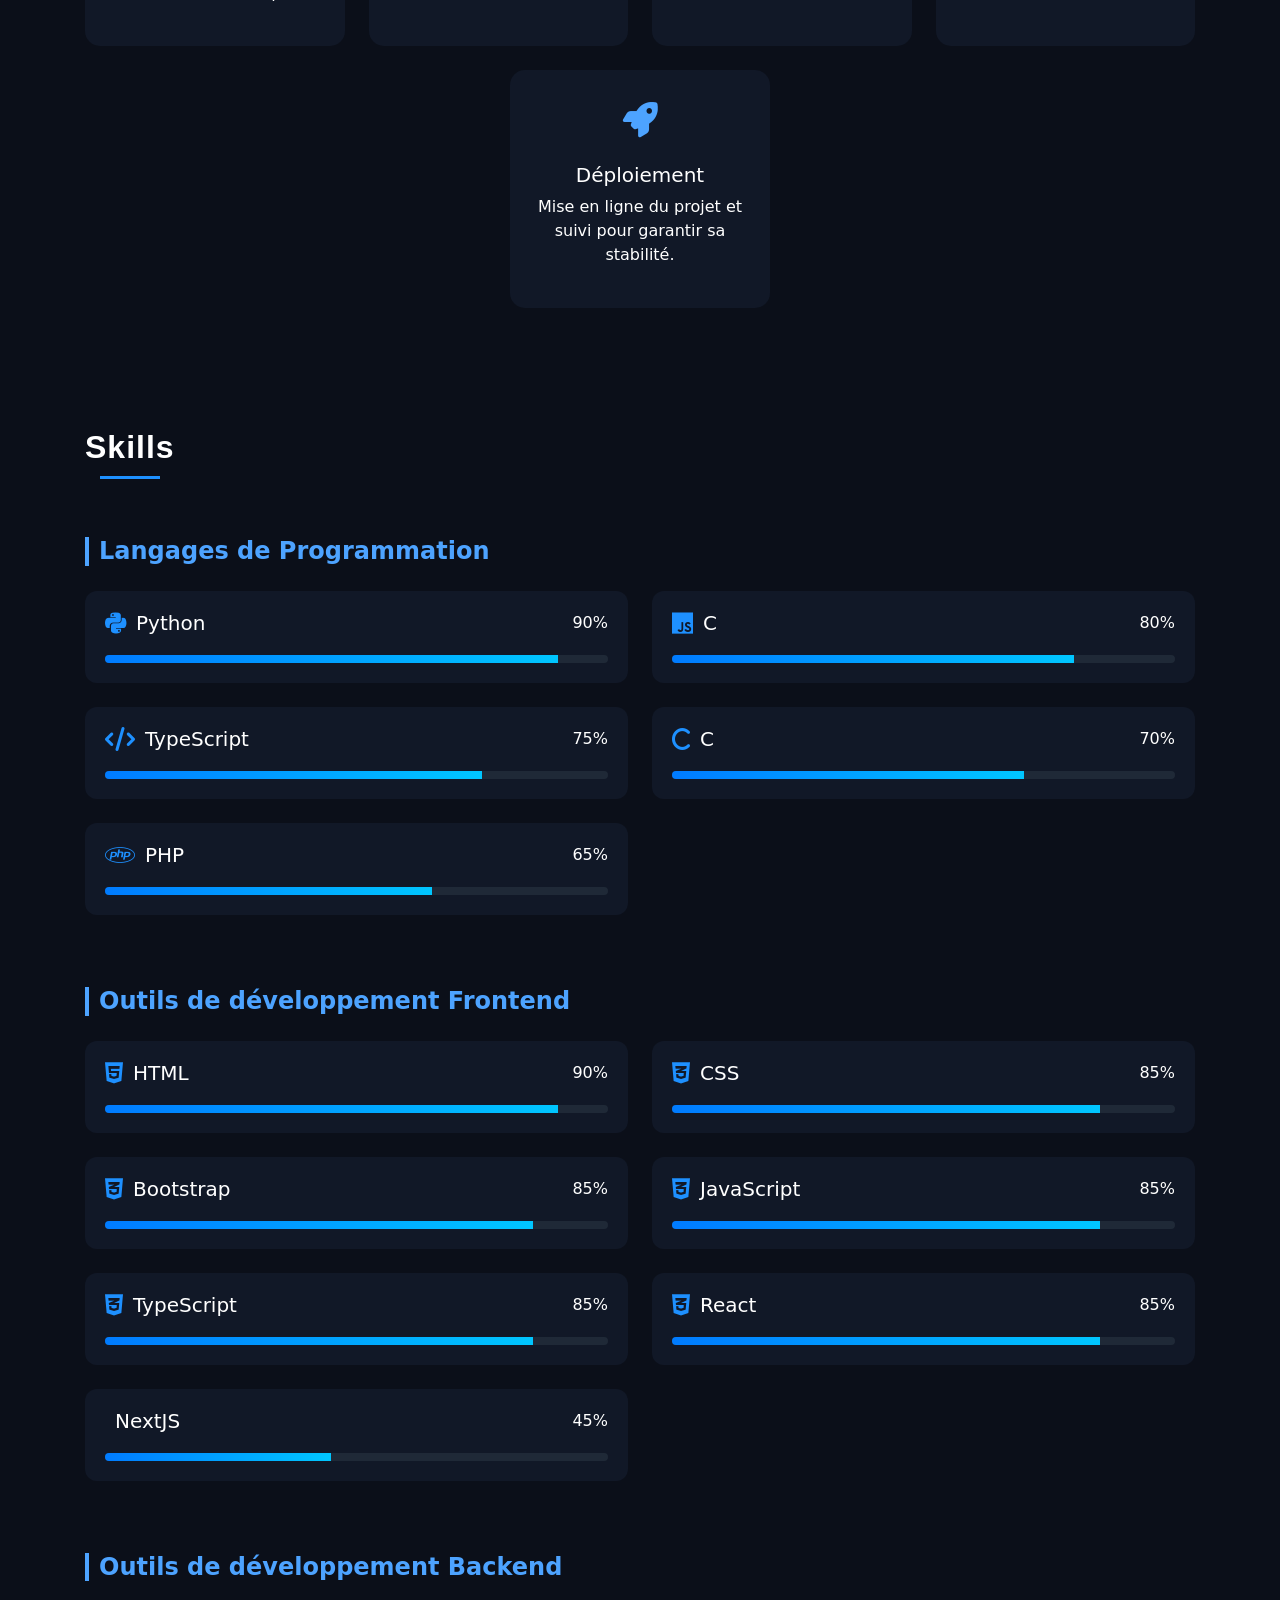
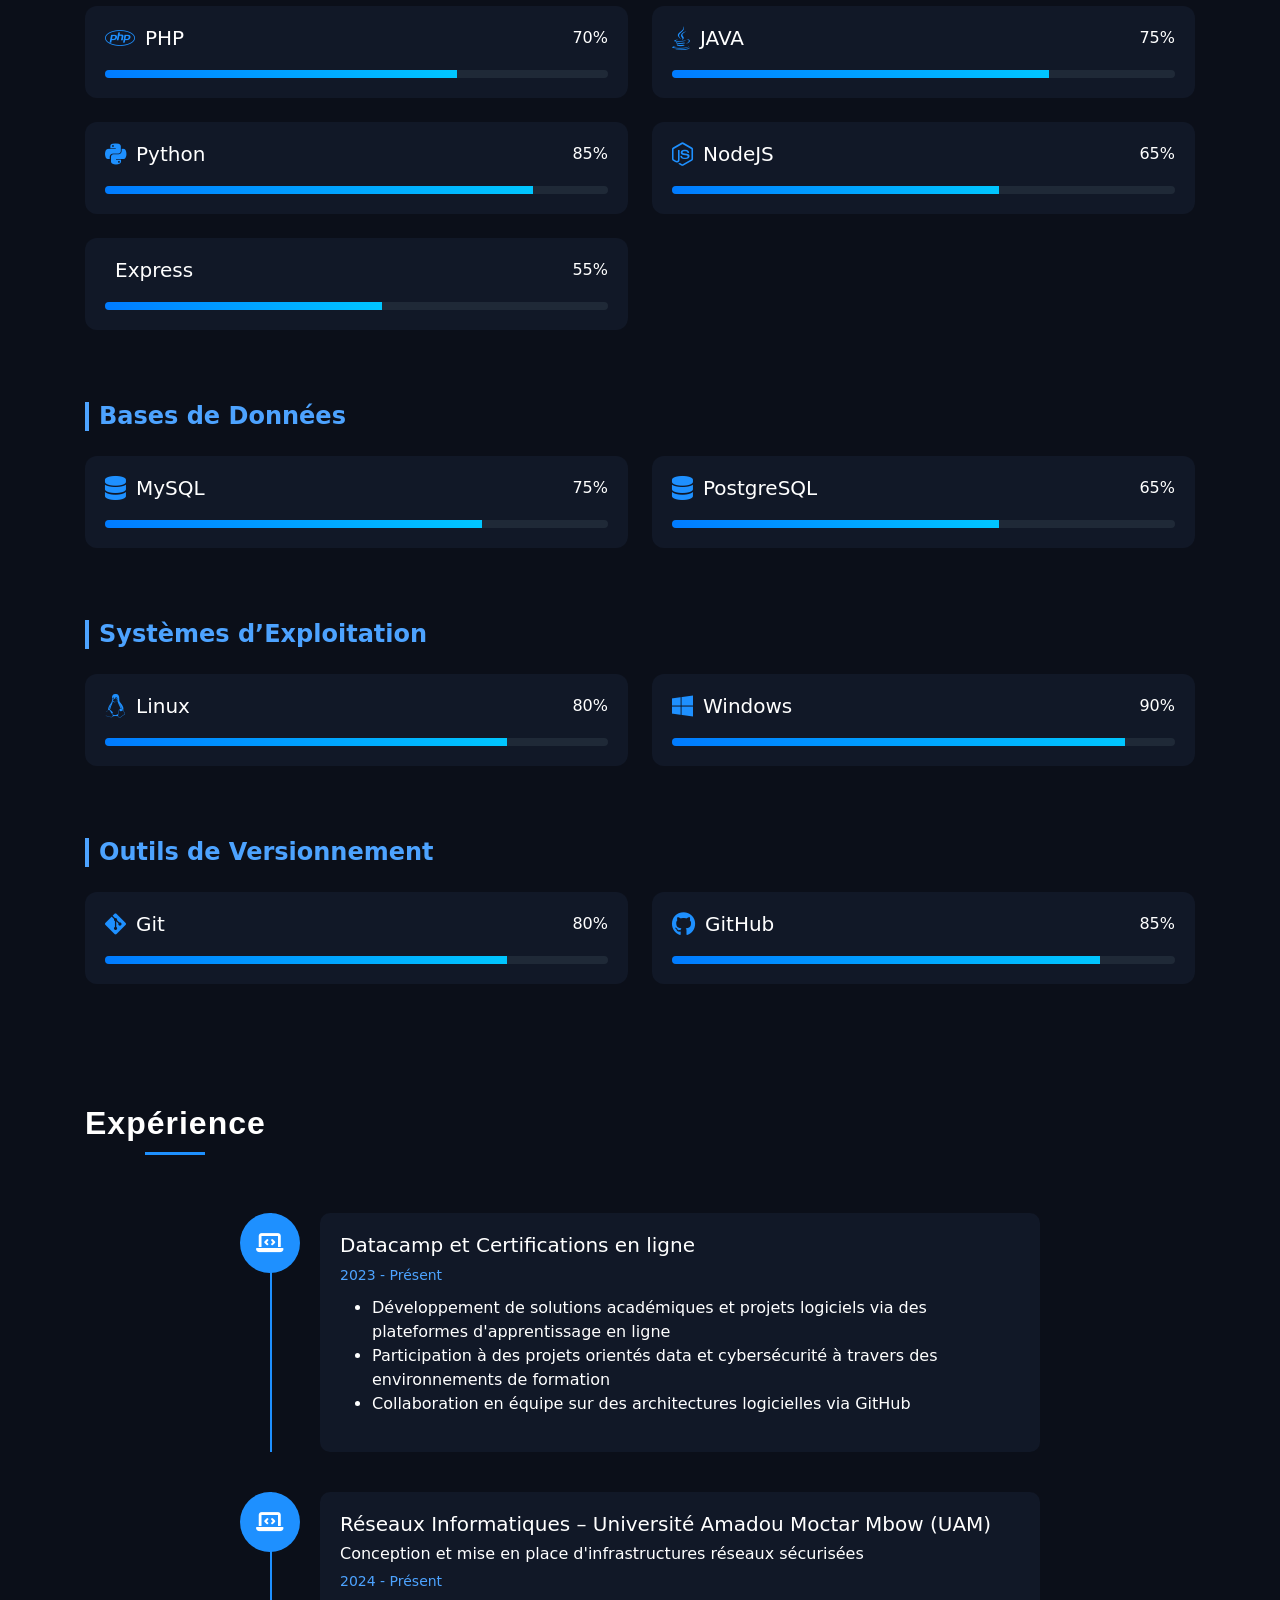
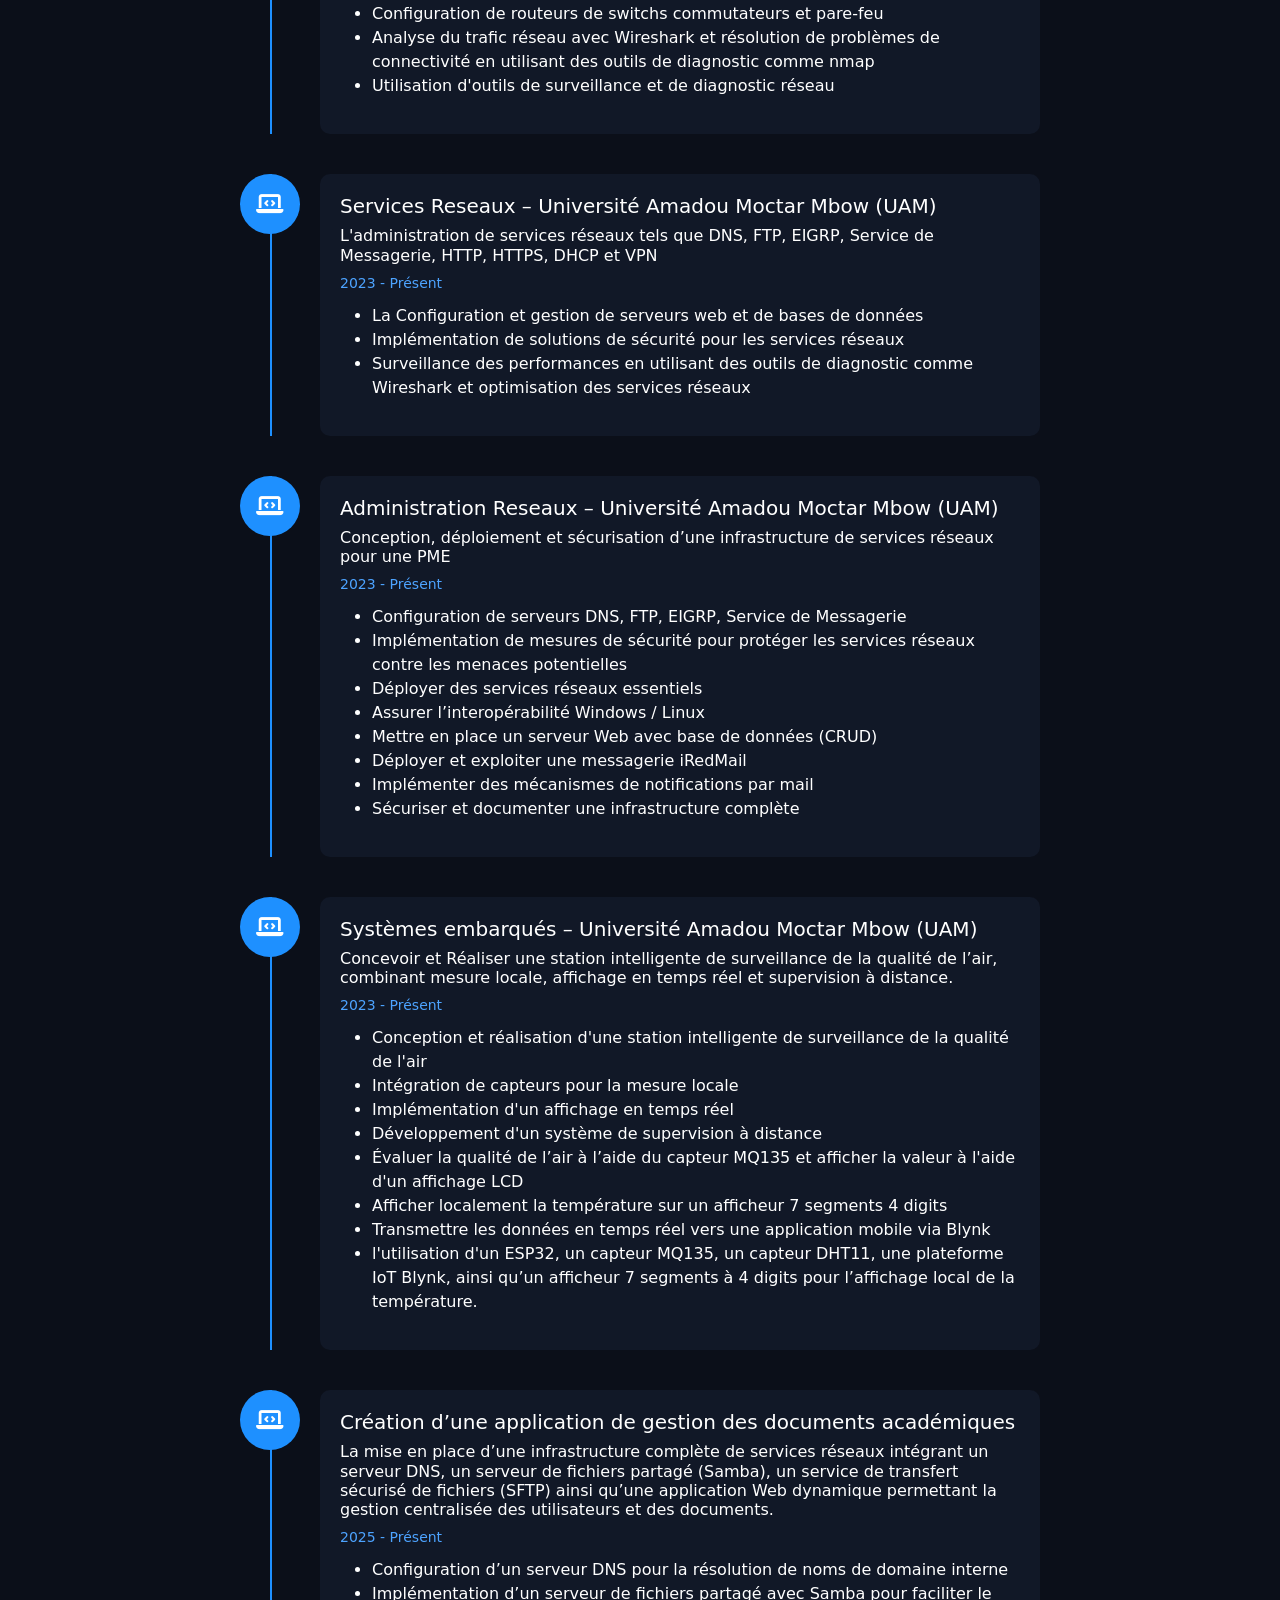
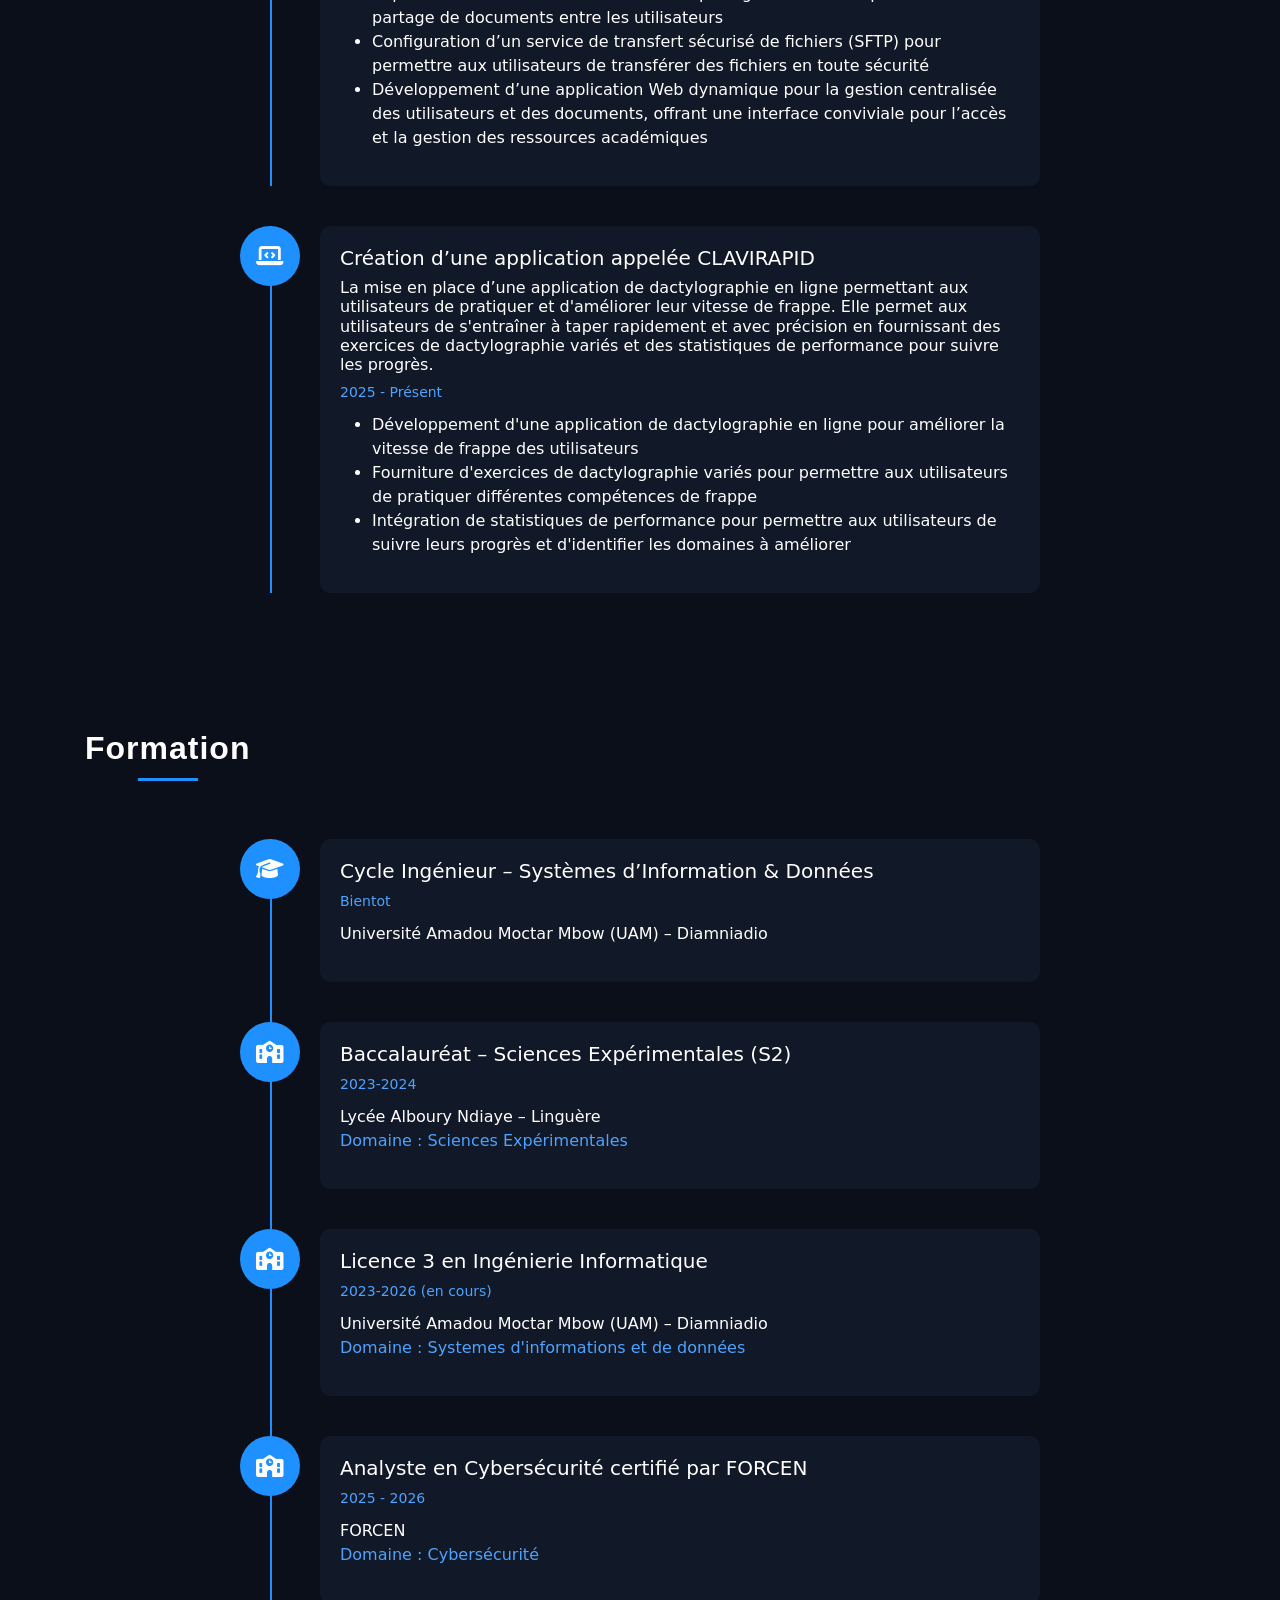
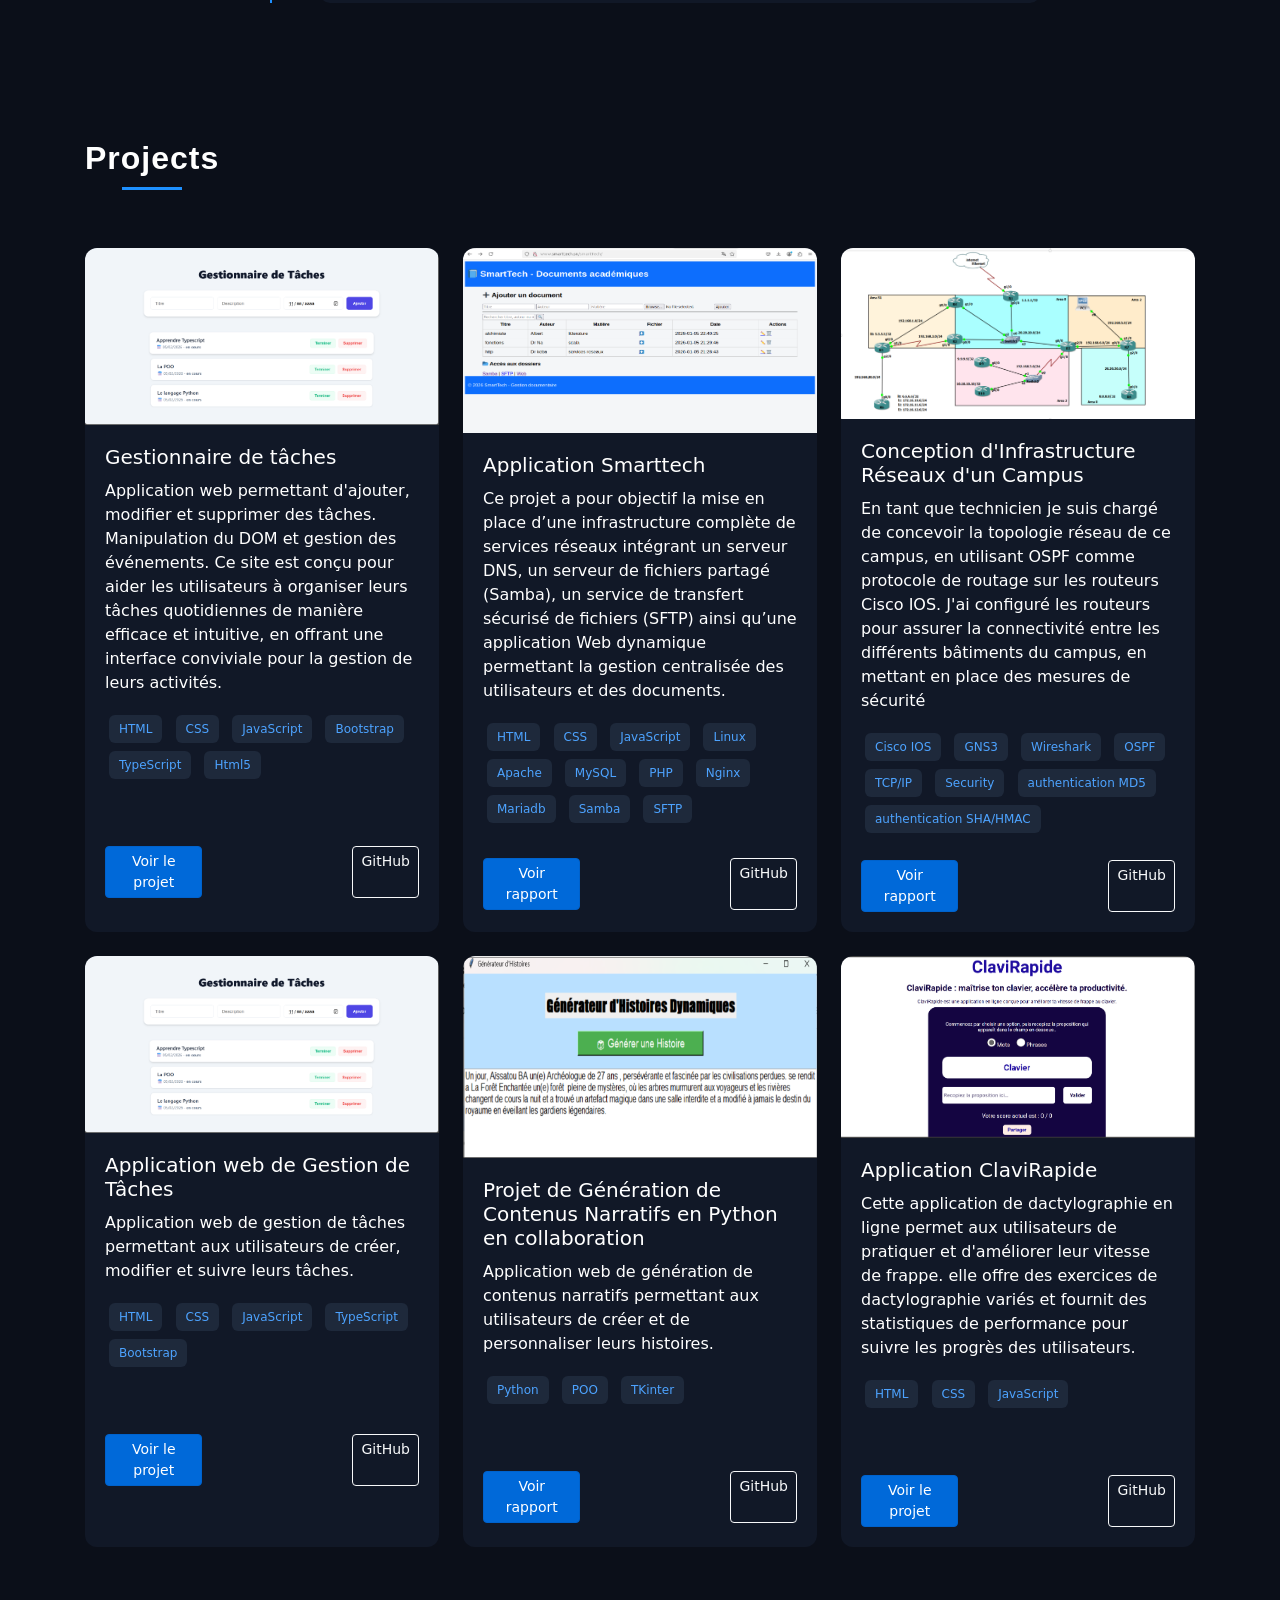
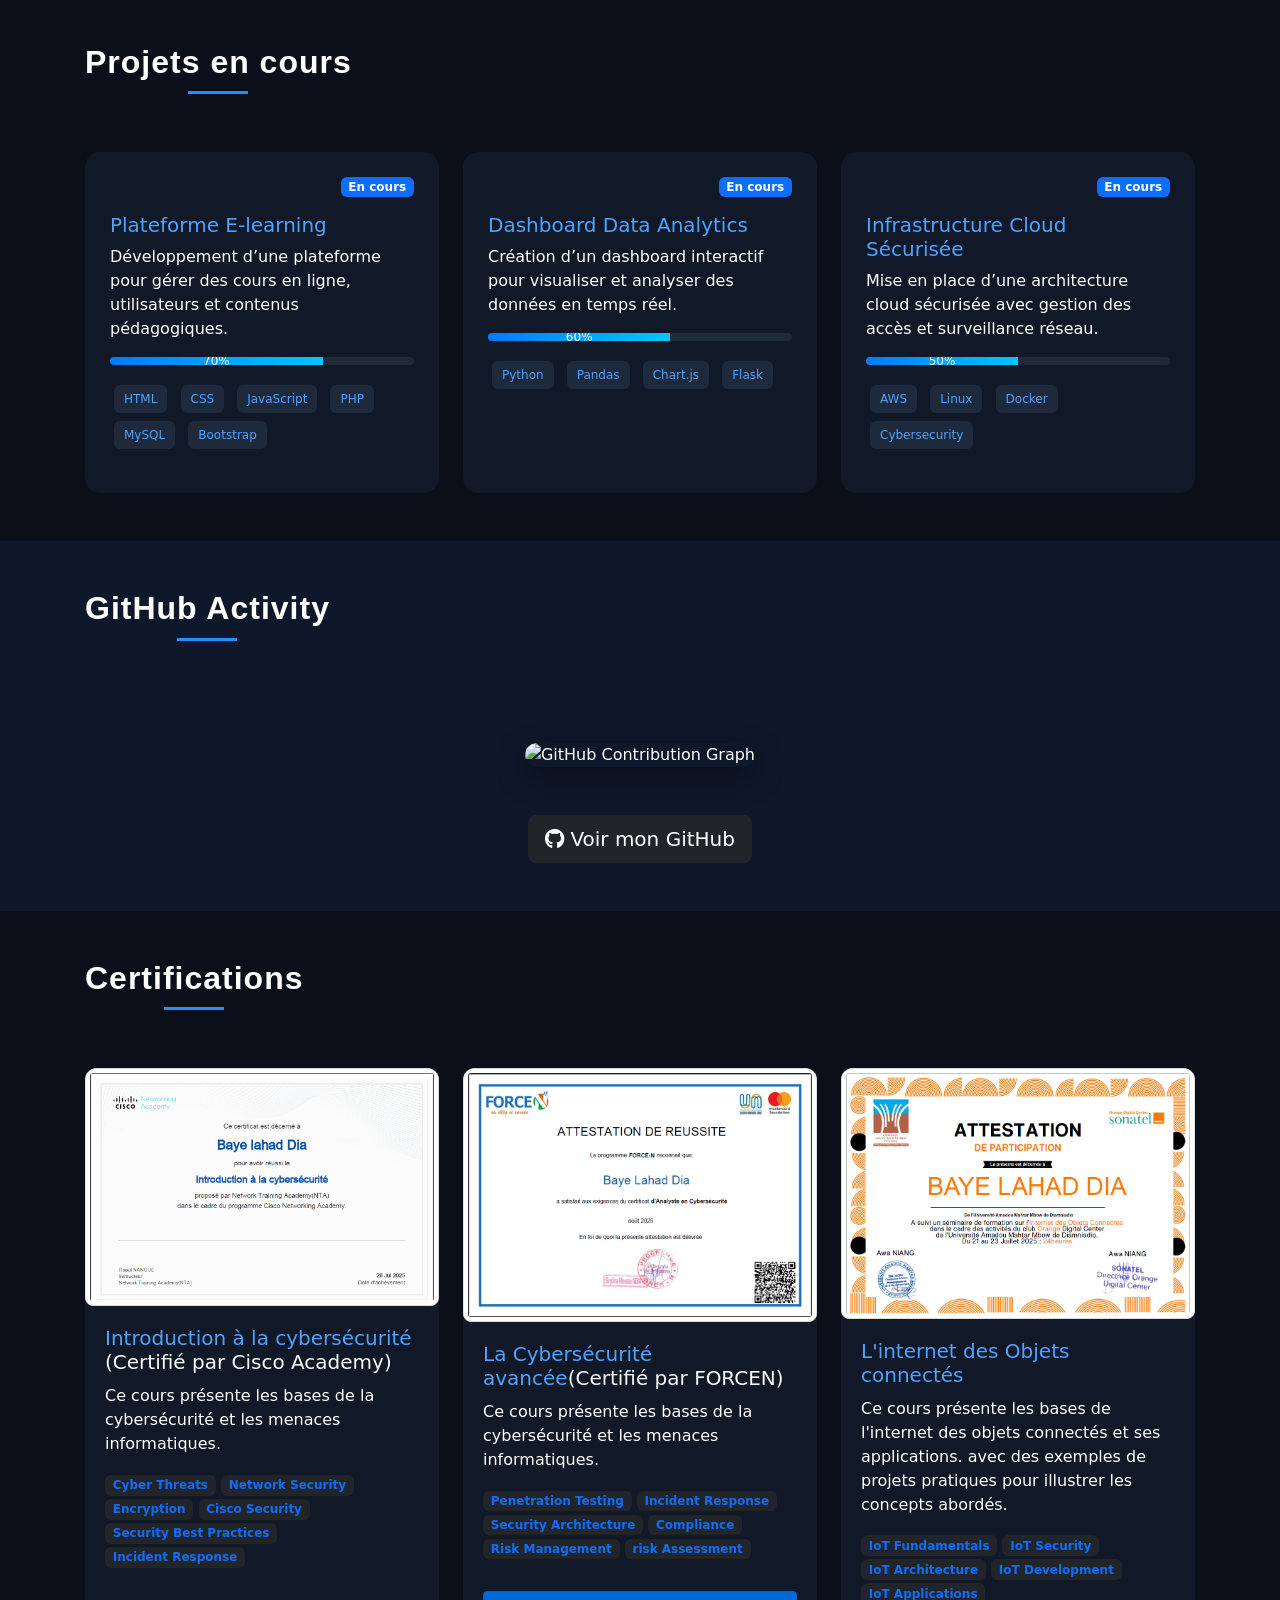
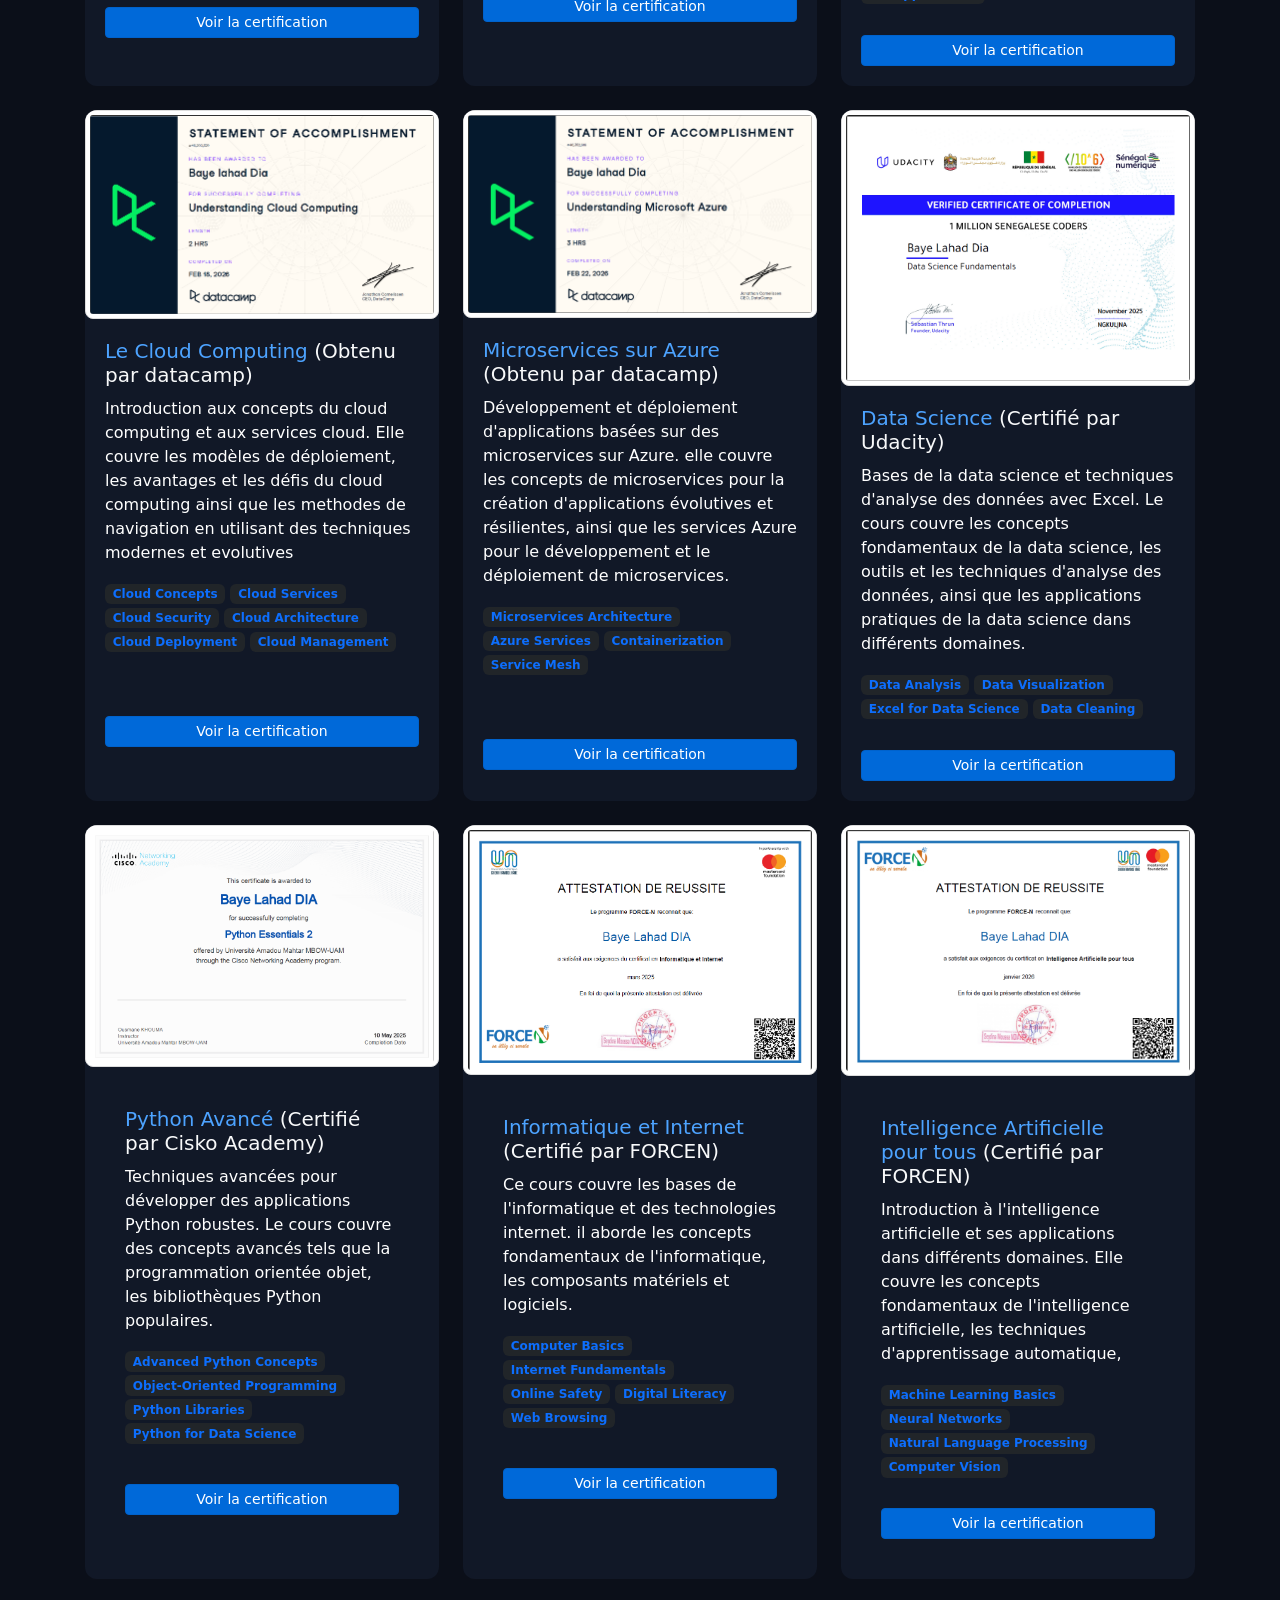
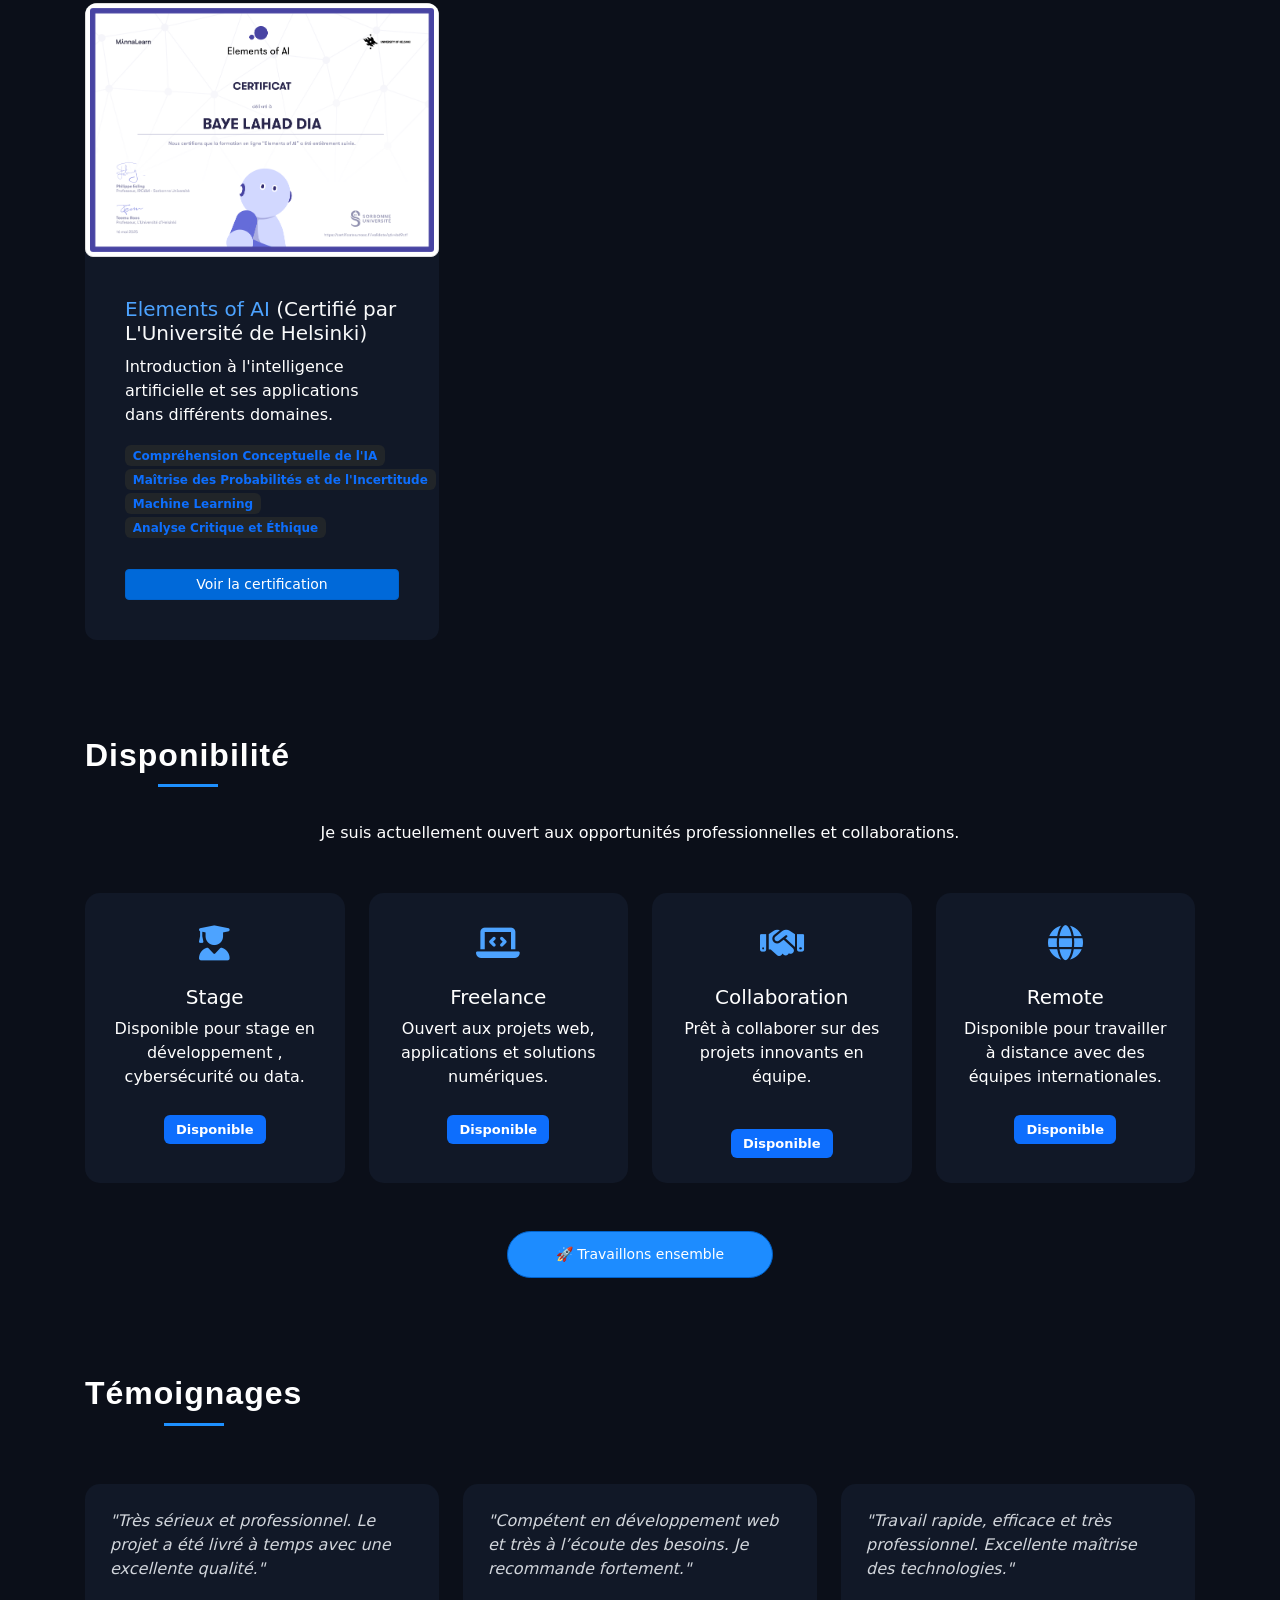
==== commit 4bac4eeb: "modification du fichier..." ====
--- a/index.html
+++ b/index.html
@@ -401,7 +401,6 @@
 </section>
 
 
-
 <!-- ======================================= SKILLS ======================================================================================== -->
 <section id="skills" class="skills-section py-5">
     <div class="container">
@@ -1608,9 +1607,9 @@
                         "Très sérieux et professionnel. Le projet a été livré à temps avec une excellente qualité."
                     </p>
                     <div class="testimonial-user">
-                        <img src="images/user1.jpg" alt="Client">
+                        <img src="images/image1.png" alt="Client">
                         <div>
-                            <h6>Client 1</h6>
+                            <h6>Monsieur Dia</h6>
                             <span>Entrepreneur</span>
                         </div>
                     </div>
@@ -1624,9 +1623,9 @@
                         "Compétent en développement web et très à l’écoute des besoins. Je recommande fortement."
                     </p>
                     <div class="testimonial-user">
-                        <img src="images/user2.jpg" alt="Client">
+                        <img src="images/image2.png" alt="Client">
                         <div>
-                            <h6>Client 2</h6>
+                            <h6>Monsieur Ndao</h6>
                             <span>Développeur</span>
                         </div>
                     </div>
@@ -1640,9 +1639,9 @@
                         "Travail rapide, efficace et très professionnel. Excellente maîtrise des technologies."
                     </p>
                     <div class="testimonial-user">
-                        <img src="images/user3.jpg" alt="Client">
+                        <img src="images/image3.png" alt="Client">
                         <div>
-                            <h6>Client 3</h6>
+                            <h6>Monsieur Amadou</h6>
                             <span>Chef de projet</span>
                         </div>
                     </div>
@@ -1672,7 +1671,7 @@
                 </a>
 
                 <a href="cv.pdf" class="btn btn-outline-light btn-lg px-4" download call-to-action>
-                    Télécharger mon CV
+                    Mon CV
                 </a>
             </div>
 
@@ -1680,6 +1679,29 @@
 
     </div>
 </section>
+
+<!-- ================================ CHATBOT ================= -->
+ 
+    <!-- <div id="chatbot-container">
+    <div id="chatbot-header">
+        💬 Chat avec moi
+        <span id="close-chat">✖</span>
+    </div>
+
+    <div id="chatbot-body">
+        <div class="bot-message">Bonjour 👋 je suis le chatbot de Lahad, comment puis-je vous aider ?</div>
+    </div>
+
+    <div id="chatbot-footer">
+        <input type="text" id="user-input" placeholder="Écrire un message...">
+        <button id="send-btn">Envoyer</button>
+    </div>
+</div>
+
+ <!-- bouton flottant -->
+<!-- <button id="chatbot-toggle">💬</button> --> 
+
+
 
 <!-- ================= ==============================CONTACT =================================================================================== -->
 <section id="contact" class="contact-section py-5">
--- a/style.css
+++ b/style.css
@@ -75,7 +75,10 @@
 
 /* hero section enhancements */
 section.bg-dark.text-white {
-    background: linear-gradient(rgba(0,0,0,0.6), rgba(0,0,0,0.6)), url('images/hero-bg.jpg') center/cover no-repeat;
+    /* Dégradé diagonal du noir vers un bleu nuit très sombre */
+    background: linear-gradient(135deg, #0f172a 0%, #020617 100%);
+    position: relative;
+    overflow: hidden;
 }
 
 /* navbar transparency on scroll */
@@ -171,7 +174,7 @@
 .nav-item .nav-link {
     color: #9ca3af !important;
     transition: all 0.2s ease-in-out;
-    background-color: blue;
+    background-color: #1E40AF;
     border-radius: 35px;
     color: white !important;
     height: 37px;
@@ -180,12 +183,12 @@
 }
 
 .nav-item .nav-link:hover {
-    color: white !important;
     scale: 1.05;
-    transition: all 0.2s ease-in-out;
-    background-color: #07468a;
-    box-shadow: inset 0 0 10px rgba(255,255,255,0.5);
-    transform: scale(1.1);
+   background:#1d8cff;
+    transform:translateY(-2px);
+    box-shadow:0 5px 15px rgba(1, 14, 27, 0.4);
+    color:white;
+    transition: all 0.3s ease
 }
 .lahad {
     font-size: 1.5rem;
@@ -459,6 +462,9 @@
     gap:20px; 
 }  
 }
+
+
+
 /************************************* section  a propos *****************/
 .about-section{
     background:#0b0f19;
@@ -1455,6 +1461,27 @@
     transform:translateY(0);
 }
 
+.call-to-action{
+    background-color: #1d8cff;
+    color:white;
+    padding:12px 30px;
+    border-radius:30px !important;
+    font-size:14px;
+    font-weight:500;
+    transition:0.3s;
+}
+
+.call-to-action{
+    background-color: #1d8cff;
+    color:white;
+    padding:12px 30px;
+    border-radius:30px !important;
+    font-size:14px;
+    font-weight:500;
+    transition:0.3s;
+    
+}
+
 /* responsive */
 
 @media(max-width:768px){
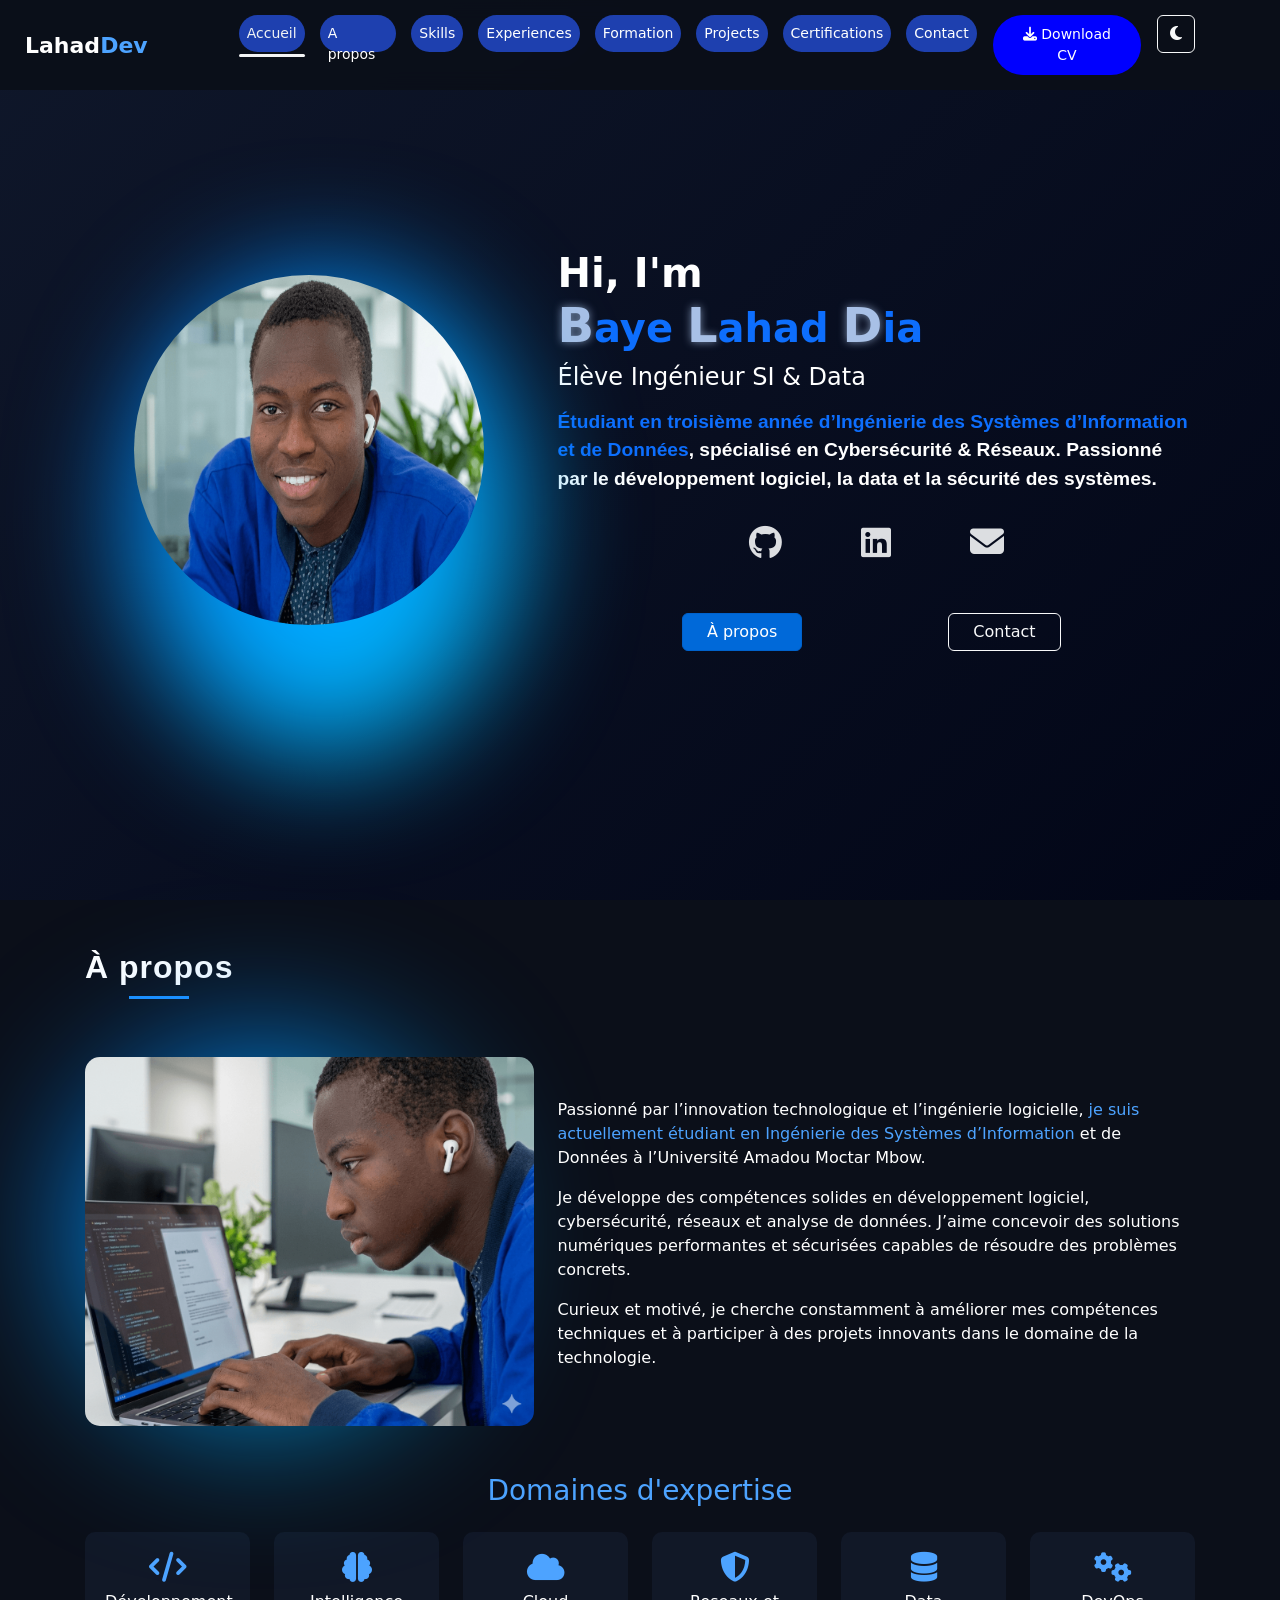
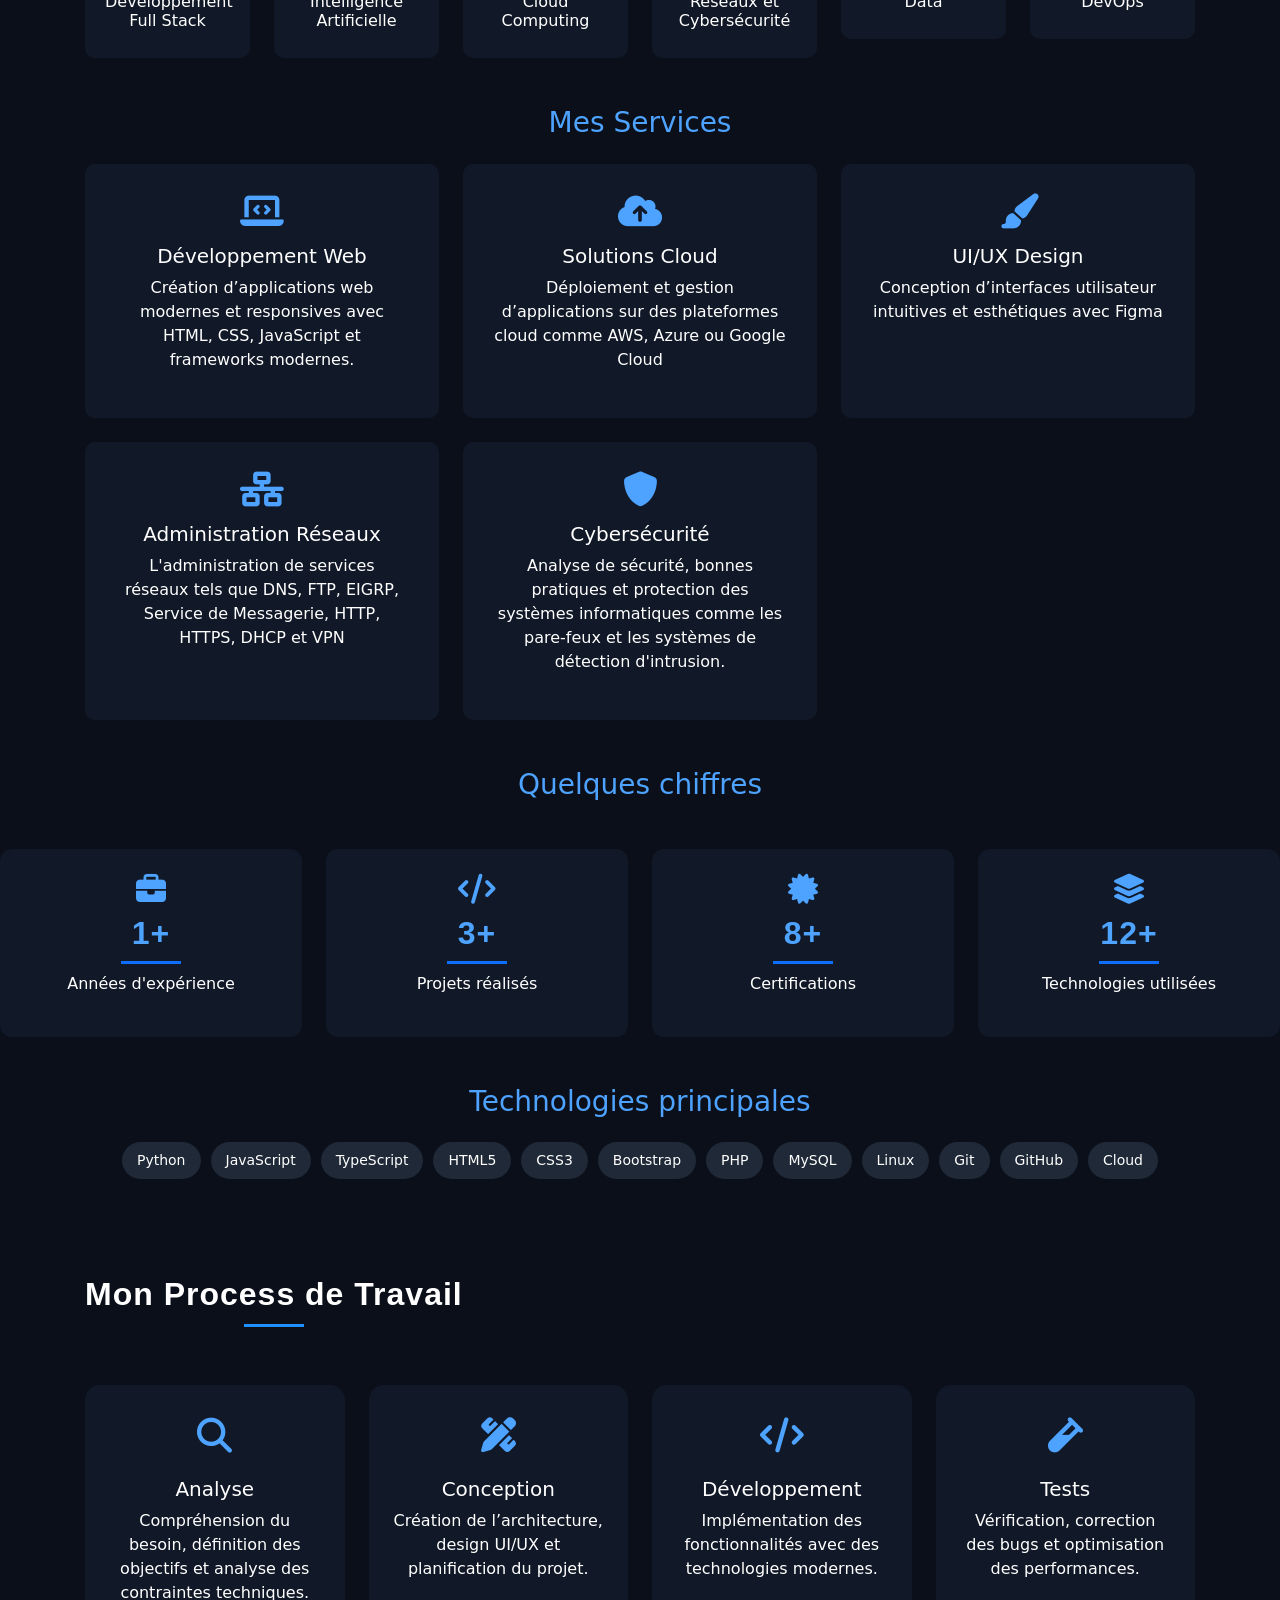
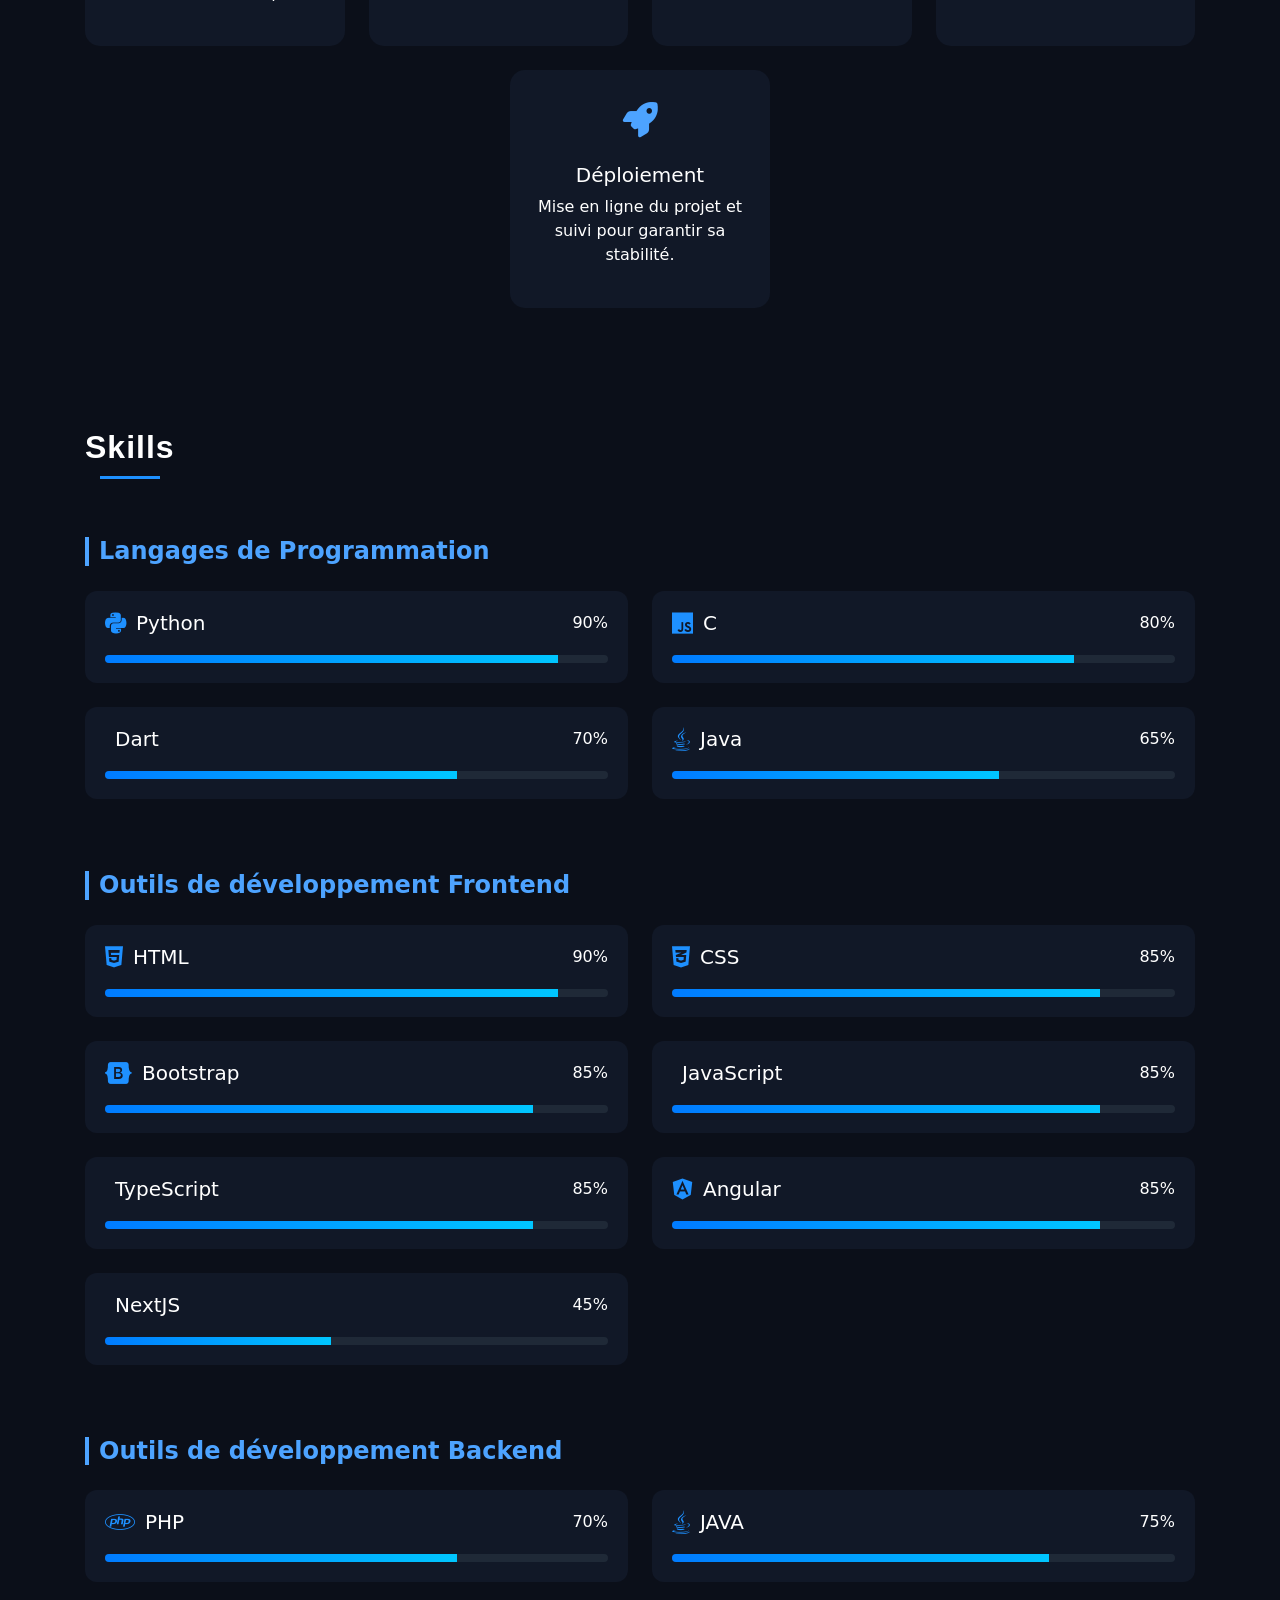
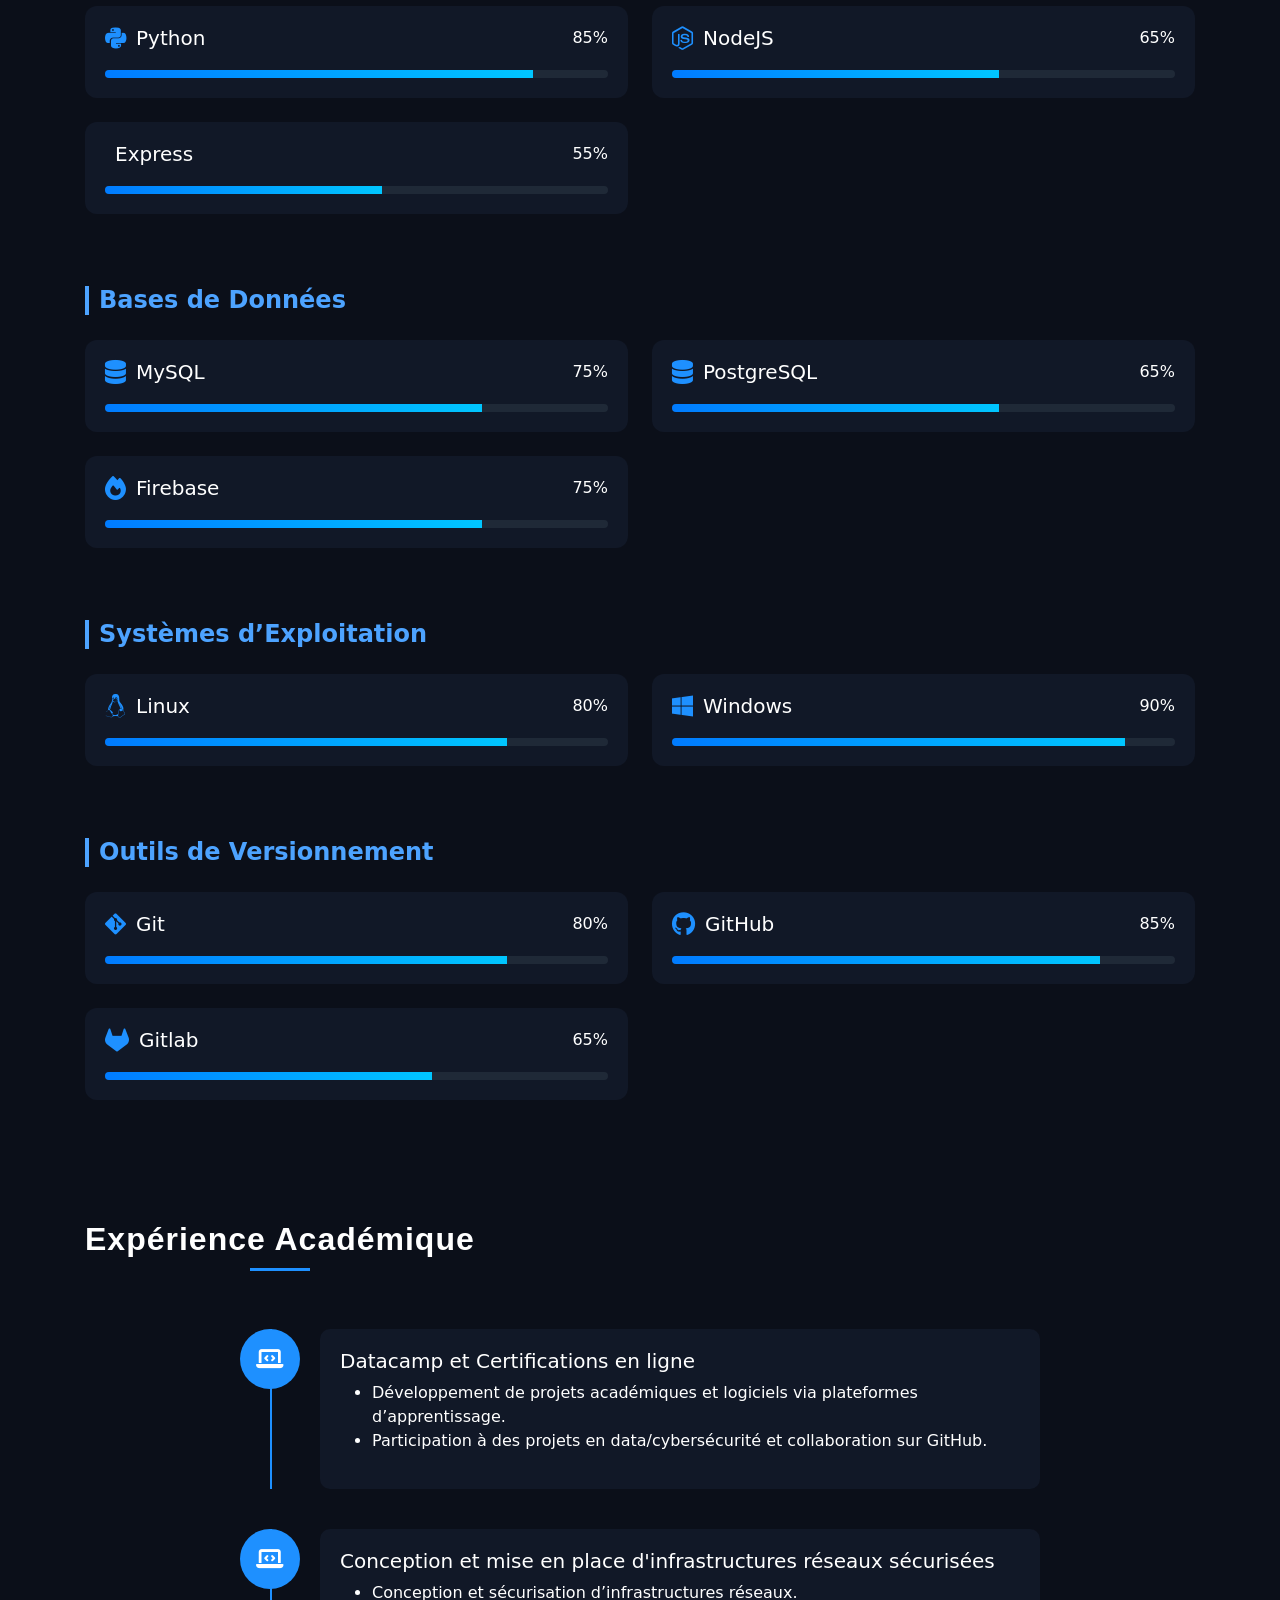
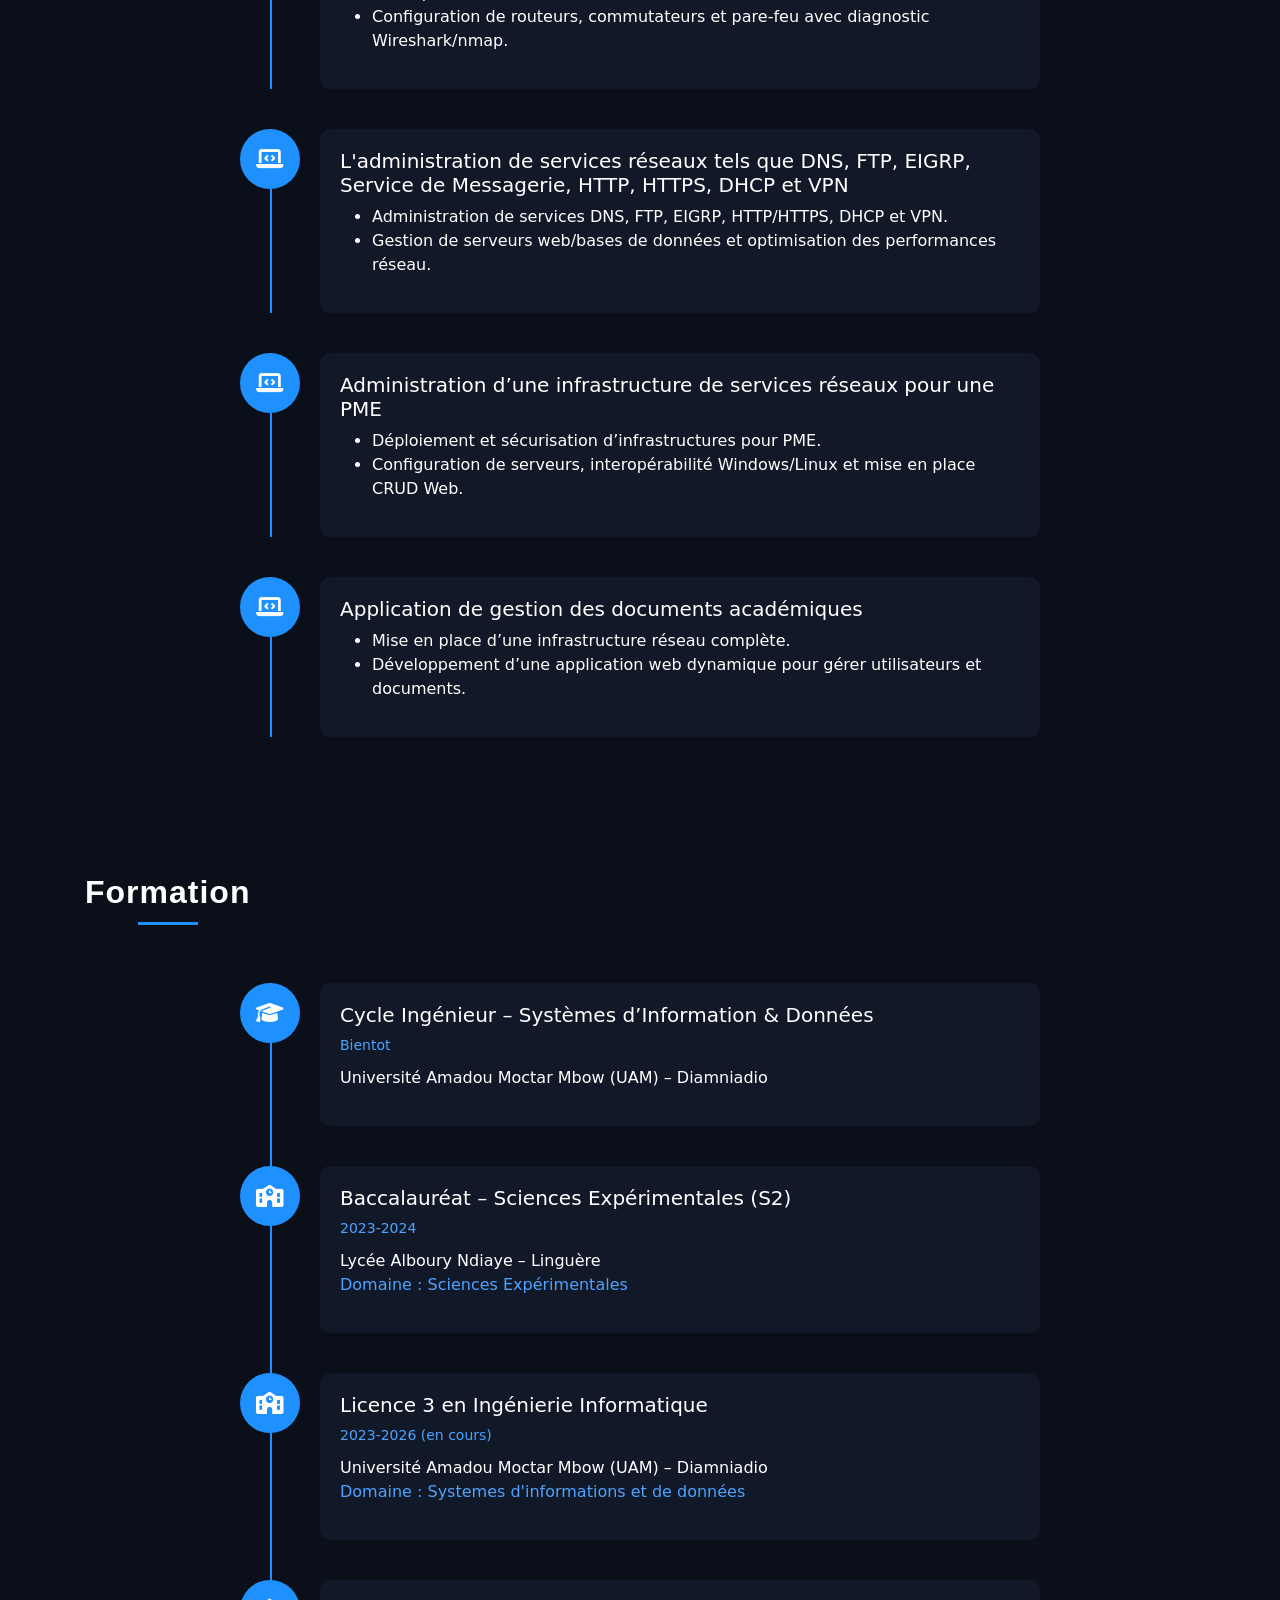
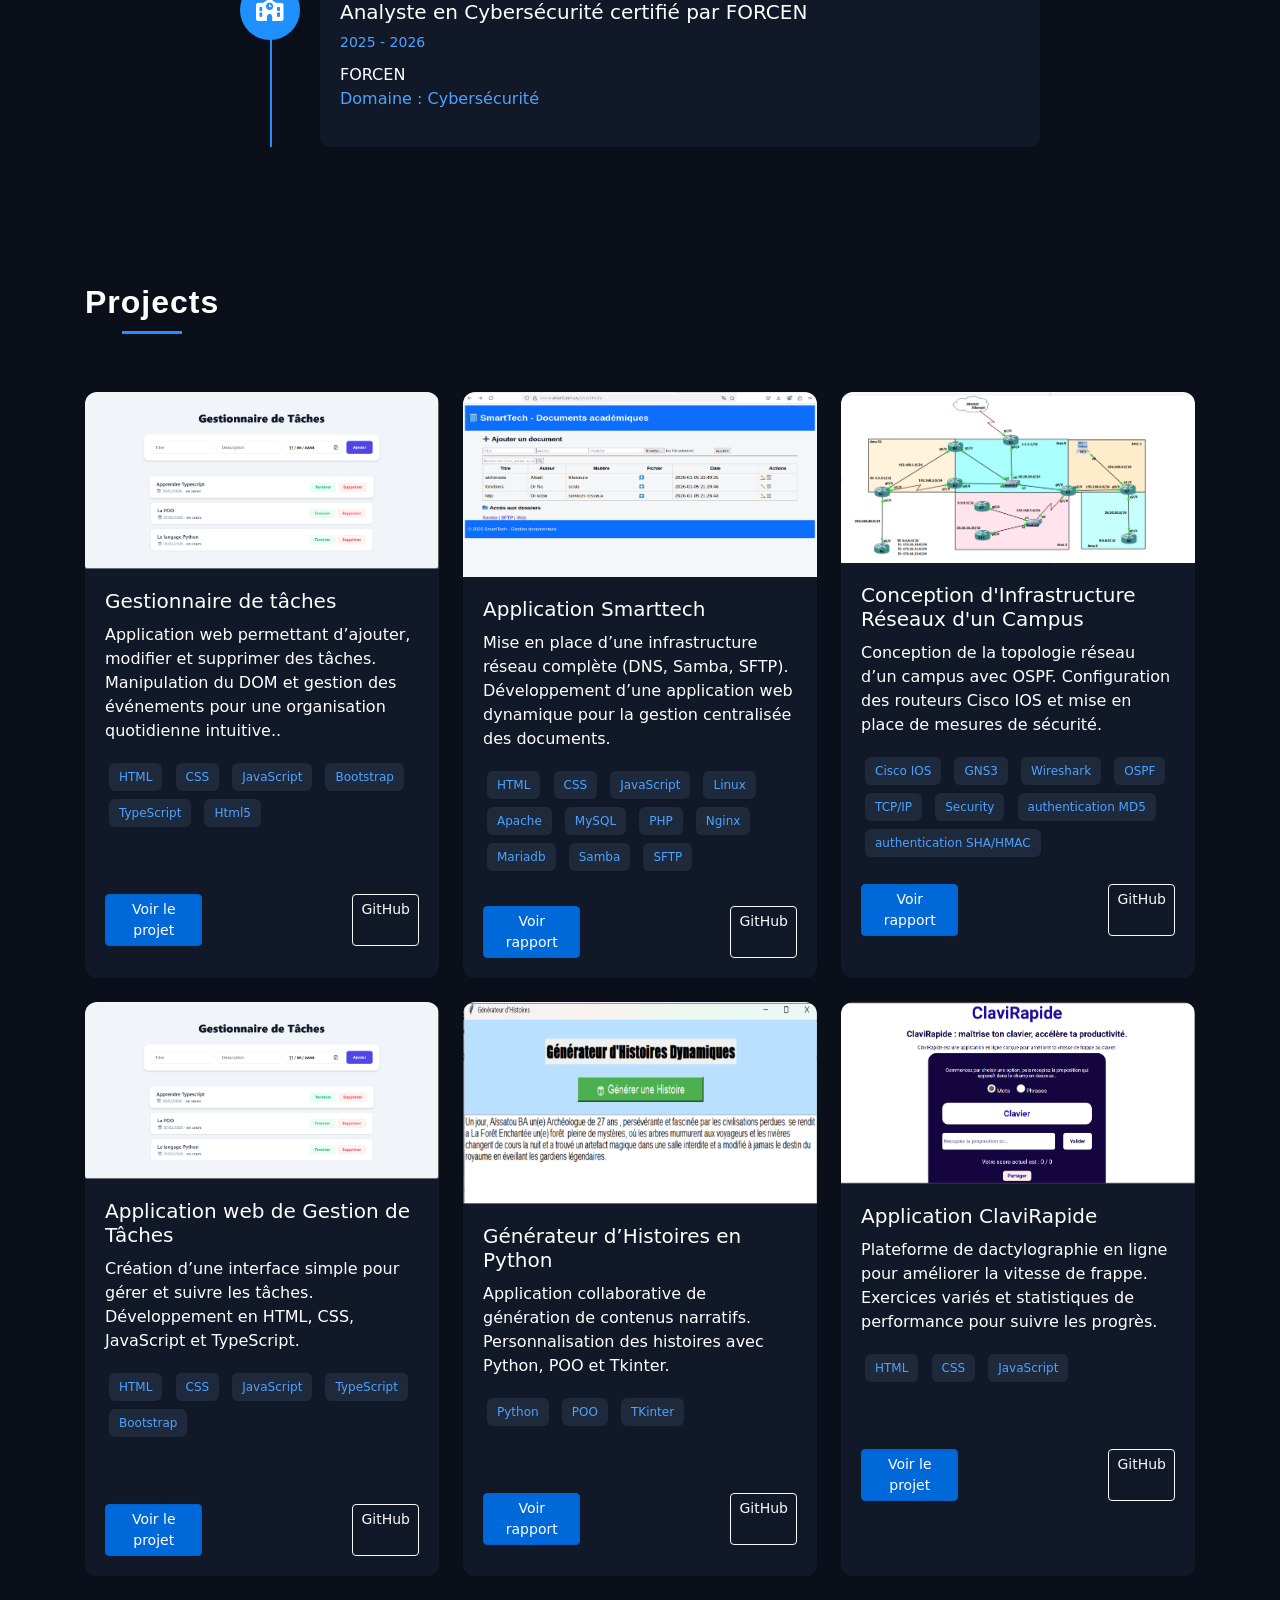
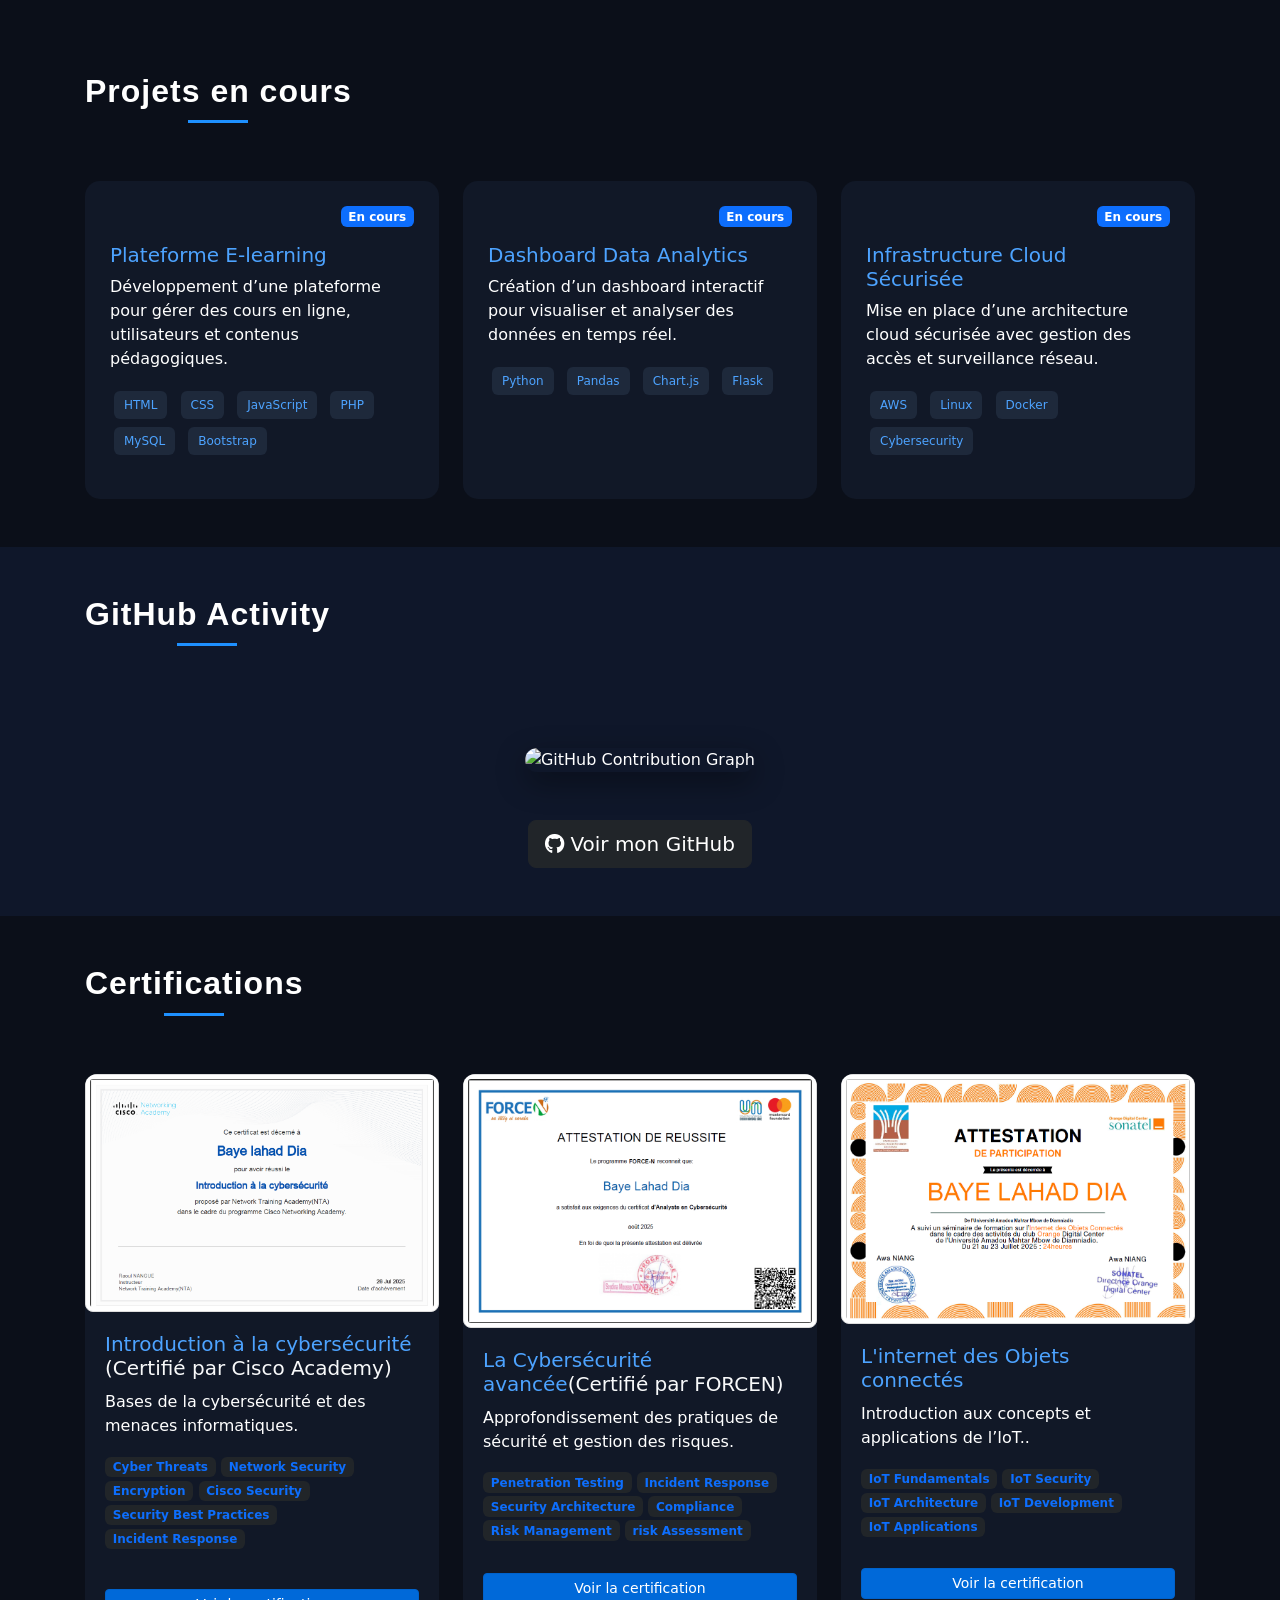
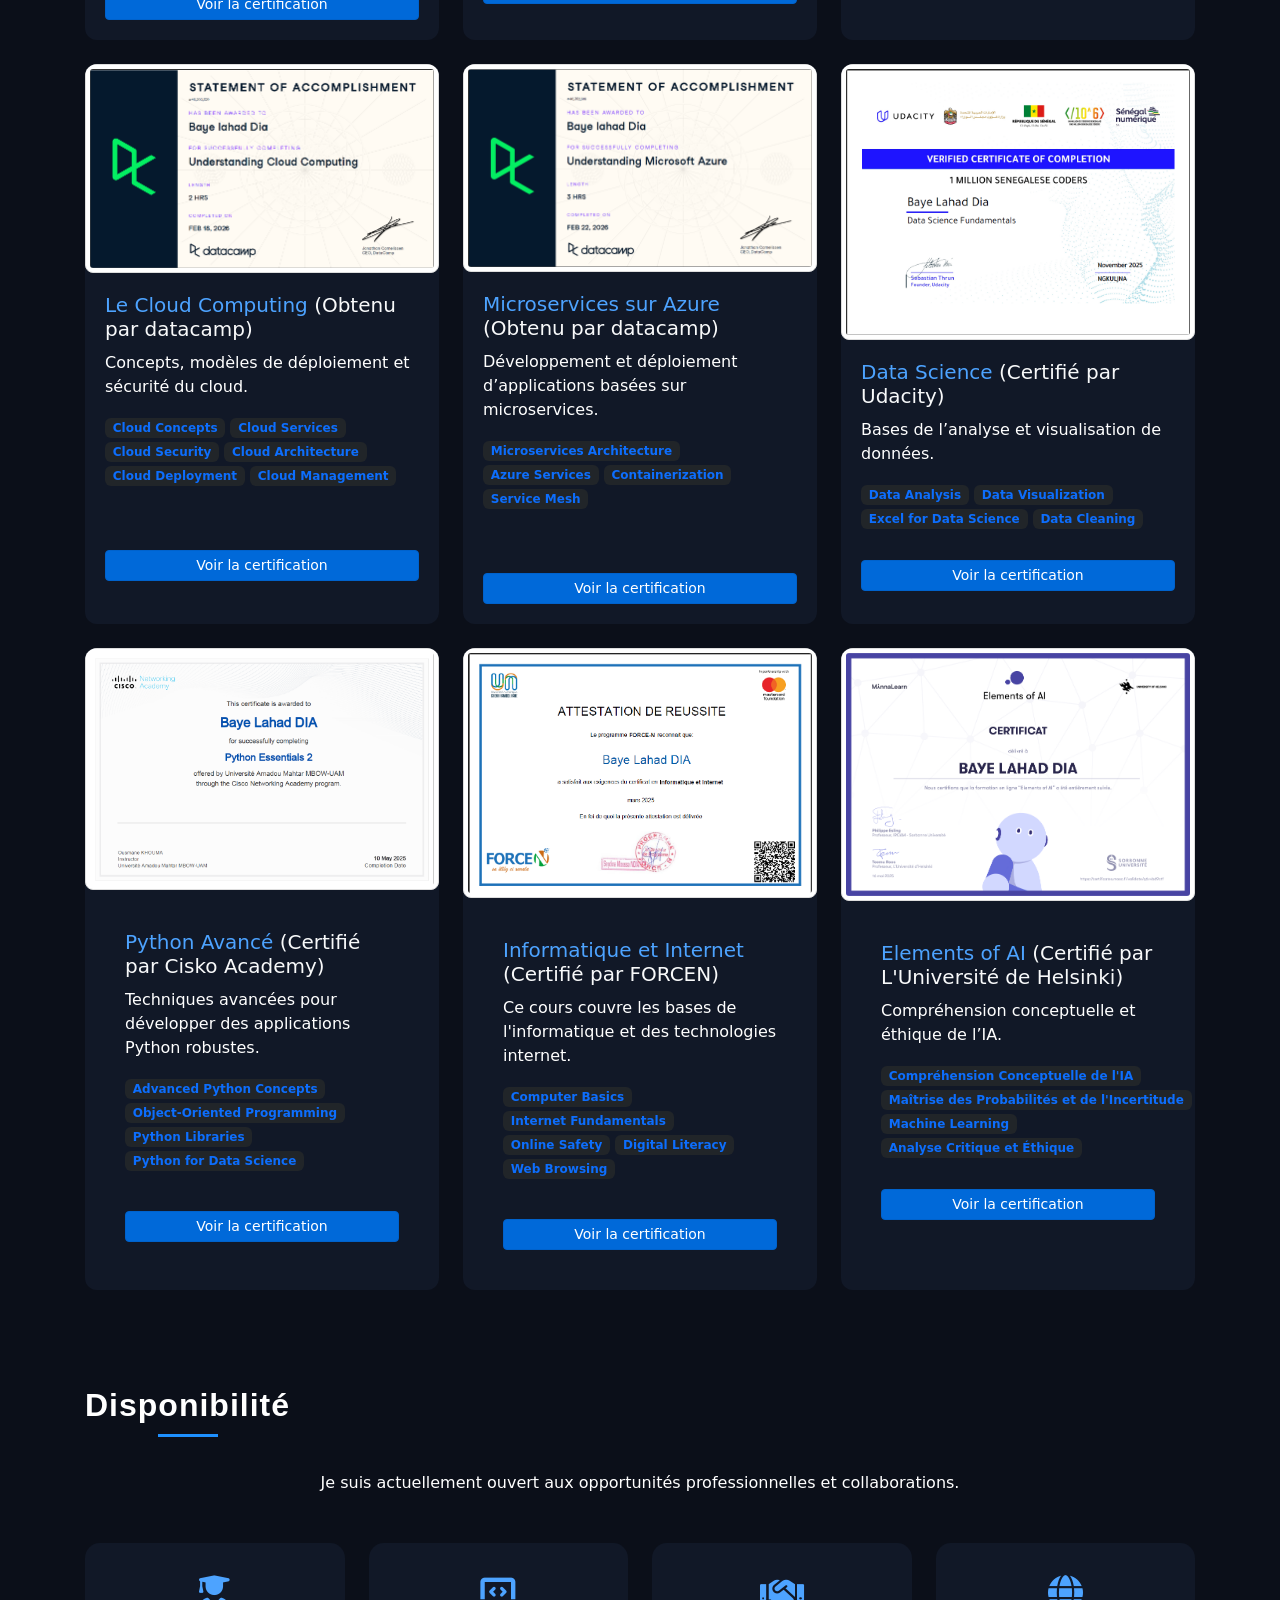
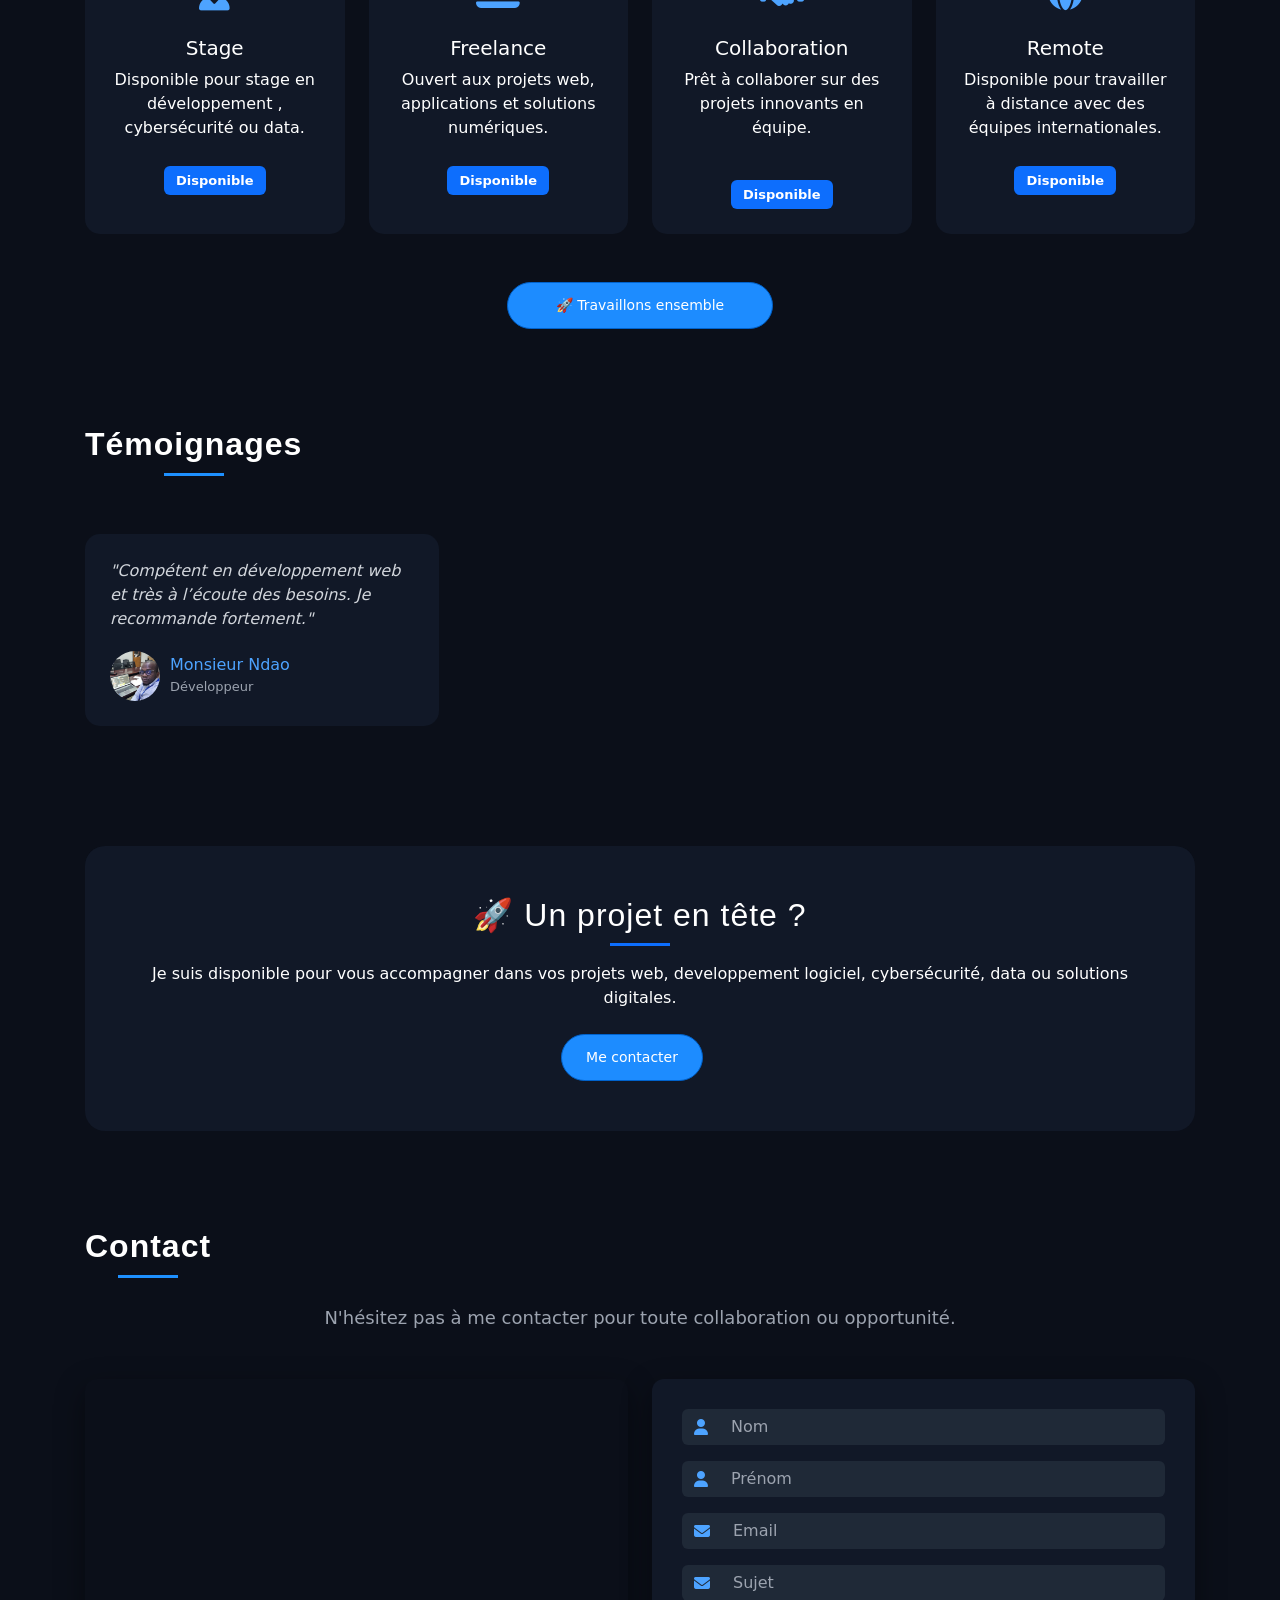
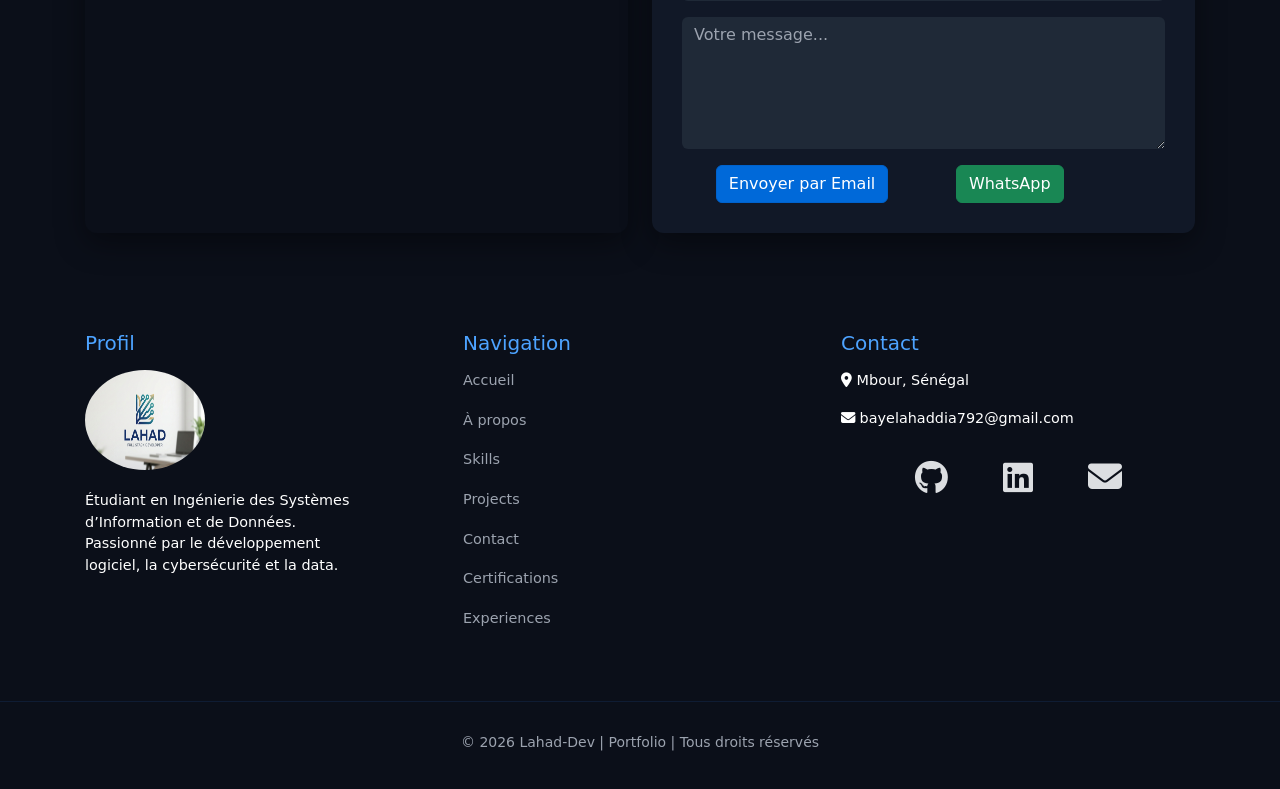
==== commit 22072a4f: "modification de fichier..." ====
--- a/index.html
+++ b/index.html
@@ -126,7 +126,7 @@
     </div>
 </section>
 
-<!-- ================================== A PROPOS ================= -->
+<!-- ================================== A PROPOS ================================================================ -->
 <section id="a-propos" class="about-section py-5">
     <div class="container">
         <h2 class="text-center mb-5 section-title">À propos</h2>
@@ -269,7 +269,7 @@
              <div class="col-md-3">
                 <div class="stat-card">
                     <i class="fa-solid fa-briefcase stat-icon"></i>
-                    <h2 class="stat-number">2+</h2>
+                    <h2 class="stat-number">1+</h2>
                     <p>Années d'expérience</p>
                 </div>
             </div>
@@ -277,7 +277,7 @@
              <div class="col-md-3">
                 <div class="stat-card">
                     <i class="fa-solid fa-code stat-icon"></i>
-                    <h2 class="stat-number">10+</h2>
+                    <h2 class="stat-number">3+</h2>
                     <p>Projets réalisés</p>
                 </div>
             </div>
@@ -285,7 +285,7 @@
              <div class="col-md-3">
                 <div class="stat-card">
                     <i class="fa-solid fa-certificate stat-icon"></i>
-                    <h2 class="stat-number">10+</h2>
+                    <h2 class="stat-number">8+</h2>
                     <p>Certifications</p>
                 </div>
             </div>
@@ -435,20 +435,8 @@
             <div class="col-md-6 mb-4 reveal-skill">
                 <div class="skill-card">
                     <div class="skill-header">
-                        <i class="fa-solid fa-code skill-icon"></i>
-                        <h5>TypeScript</h5>
-                        <span>75%</span>
-                    </div>
-                    <div class="progress">
-                        <div class="progress-bar skill-bar" data-width="75%"></div>
-                    </div>
-                </div>
-            </div>
-            <div class="col-md-6 mb-4 reveal-skill">
-                <div class="skill-card">
-                    <div class="skill-header">
-                        <i class="fa-solid fa-c skill-icon"></i>
-                        <h5>C</h5>
+                        <i class="fa-brands fa-dart skill-icon"></i>
+                        <h5>Dart</h5>
                         <span>70%</span>
                     </div>
                     <div class="progress">
@@ -459,8 +447,8 @@
             <div class="col-md-6 mb-4 reveal-skill">
                 <div class="skill-card">
                     <div class="skill-header">
-                        <i class="fa-brands fa-php skill-icon"></i>
-                        <h5>PHP</h5>
+                        <i class="fa-brands fa-java skill-icon"></i>
+                        <h5>Java</h5>
                         <span>65%</span>
                     </div>
                     <div class="progress">
@@ -499,7 +487,7 @@
             <div class="col-md-6 mb-4 reveal-skill">
                 <div class="skill-card">
                     <div class="skill-header">
-                        <i class="fa-brands fa-css3-alt skill-icon"></i>
+                        <i class="fa-brands fa-bootstrap skill-icon"></i>
                         <h5>Bootstrap</h5>
                         <span>85%</span>
                     </div>
@@ -511,7 +499,7 @@
             <div class="col-md-6 mb-4 reveal-skill">
                 <div class="skill-card">
                     <div class="skill-header">
-                        <i class="fa-brands fa-css3-alt skill-icon"></i>
+                        <i class="fa-brands fa-javascript skill-icon"></i>
                         <h5>JavaScript</h5>
                         <span>85%</span>
                     </div>
@@ -523,7 +511,7 @@
             <div class="col-md-6 mb-4 reveal-skill">
                 <div class="skill-card">
                     <div class="skill-header">
-                        <i class="fa-brands fa-css3-alt skill-icon"></i>
+                        <i class="fa-brands fa-typescript skill-icon"></i>
                         <h5>TypeScript</h5>
                         <span>85%</span>
                     </div>
@@ -535,8 +523,8 @@
             <div class="col-md-6 mb-4 reveal-skill">
                 <div class="skill-card">
                     <div class="skill-header">
-                        <i class="fa-brands fa-css3-alt skill-icon"></i>
-                        <h5>React</h5>
+                        <i class="fa-brands fa-angular skill-icon"></i>
+                        <h5>Angular</h5>
                         <span>85%</span>
                     </div>
                     <div class="progress">
@@ -650,6 +638,19 @@
                     </div>
                 </div>
             </div>
+            <div class="col-md-6 mb-4 reveal-skill">
+                <div class="skill-card">
+                    <div class="skill-header">
+                        <i class="fa-solid fa-fire skill-icon"></i>
+                        <h5>Firebase</h5>
+                        <span>75%</span>
+                    </div>
+                    <div class="progress">
+                        <div class="progress-bar skill-bar" data-width="75%"></div>
+                    </div>
+                </div>
+            </div>
+            
         </div>
 
 <!-- ================= SYSTEMES ================= -->
@@ -710,15 +711,27 @@
                     </div>
                 </div>
             </div>
+            <div class="col-md-6 mb-4 reveal-skill">
+                <div class="skill-card">
+                    <div class="skill-header">
+                        <i class="fa-brands fa-gitlab skill-icon"></i>
+                        <h5>Gitlab</h5>
+                        <span>65%</span>
+                    </div>
+                    <div class="progress">
+                        <div class="progress-bar skill-bar" data-width="65%"></div>
+                    </div>
+                </div>
+            </div>
         </div>
     </div>
 
 </section>
 
-<!-- ============================================= EXPERIENCE ========================================================================== -->
+<!-- ============================================= EXPERIENCE Academique========================================================================== -->
 <section id="experience" class="experience-section py-5">
     <div class="container">
-        <h2 class="text-center section-title mb-5">Expérience</h2>
+        <h2 class="text-center section-title mb-5">Expérience Académique</h2>
         <div class="timeline">
             <!-- EXPERIENCE 1 -->
              <div class="timeline-item reveal-exp">
@@ -727,11 +740,10 @@
                 </div>
                 <div class="timeline-content">
                     <h5>  Datacamp et Certifications en ligne</h5>
-                    <span class="timeline-date">2023 - Présent</span>
+                   
                     <ul>
-                        <li>Développement de solutions académiques et projets logiciels via des plateformes d'apprentissage en ligne</li>
-                        <li>Participation à des projets orientés data et cybersécurité à travers des environnements de formation</li>
-                        <li>Collaboration en équipe sur des architectures logicielles via GitHub</li>
+                        <li>Développement de projets académiques et logiciels via plateformes d’apprentissage.</li>
+                        <li>Participation à des projets en data/cybersécurité et collaboration sur GitHub.</li>
                     </ul>
                 </div>
             </div>
@@ -744,14 +756,10 @@
                     <i class="fa-solid fa-laptop-code"></i>
                 </div>
                 <div class="timeline-content">
-                    <h5>Réseaux Informatiques – Université Amadou Moctar Mbow (UAM)</h5>
-                    <h6 >Conception et mise en place d'infrastructures réseaux sécurisées</h6>
-                    <span class="timeline-date">2024 - Présent</span>
+                    <h5>Conception et mise en place d'infrastructures réseaux sécurisées</h5>               
                     <ul>
-                       
-                        <li>Configuration de routeurs de switchs commutateurs et pare-feu</li>
-                        <li>Analyse du trafic réseau avec Wireshark et résolution de problèmes de connectivité en utilisant des outils de diagnostic comme nmap</li>
-                        <li>Utilisation d'outils de surveillance et de diagnostic réseau</li>
+                        <li>Conception et sécurisation d’infrastructures réseaux.</li>
+                        <li>Configuration de routeurs, commutateurs et pare-feu avec diagnostic Wireshark/nmap.</li>
                     </ul>
                 </div>
             </div>
@@ -764,14 +772,12 @@
                     <i class="fa-solid fa-laptop-code"></i>
                 </div>
                 <div class="timeline-content">
-                    <h5>Services Reseaux – Université Amadou Moctar Mbow (UAM)</h5>
-                    <h6 >L'administration de services réseaux tels que DNS, FTP, EIGRP, Service de Messagerie, HTTP, HTTPS, DHCP et VPN</h6>
-                    <span class="timeline-date">2023 - Présent</span>
+                    <h5>L'administration de services réseaux tels que DNS, FTP, EIGRP, Service de Messagerie, HTTP, HTTPS, DHCP et VPN</h5>
+                    
                     <ul>
                         
-                        <li>La Configuration et gestion de serveurs web et de bases de données</li>
-                        <li>Implémentation de solutions de sécurité pour les services réseaux</li>
-                        <li>Surveillance des performances en utilisant des outils de diagnostic comme Wireshark   et optimisation des services réseaux </li>
+                        <li>Administration de services DNS, FTP, EIGRP, HTTP/HTTPS, DHCP et VPN.</li>
+                        <li>Gestion de serveurs web/bases de données et optimisation des performances réseau.</li>
 
                     </ul>
                 </div>
@@ -784,24 +790,16 @@
                     <i class="fa-solid fa-laptop-code"></i>
                 </div>
                 <div class="timeline-content">
-                    <h5>Administration Reseaux – Université Amadou Moctar Mbow (UAM)</h5>
-                    <h6 >Conception, déploiement et sécurisation d’une infrastructure de services réseaux pour une PME</h6>
-                    <span class="timeline-date">2023 - Présent</span>
+                    <h5>Administration d’une infrastructure de services réseaux pour une PME</h5>
+                    
                     <ul>
-                        <li>Configuration de serveurs DNS, FTP, EIGRP, Service de Messagerie</li>
-                        <li>Implémentation de mesures de sécurité pour protéger les services réseaux contre les menaces potentielles</li>
-                        <li>Déployer des services réseaux essentiels</li>
-                        <li>Assurer l’interopérabilité Windows / Linux</li>
-                        <li>Mettre en place un serveur Web avec base de données (CRUD)</li>
-                        <li>Déployer et exploiter une messagerie iRedMail</li>
-                        <li>Implémenter des mécanismes de notifications par mail</li>
-                        <li>Sécuriser et documenter une infrastructure complète</li>
-
-
+                        <li>Déploiement et sécurisation d’infrastructures pour PME.</li>
+                        <li>Configuration de serveurs, interopérabilité Windows/Linux et mise en place CRUD Web.</li>
                     </ul>
                 </div>
             </div>
         </div>
+
         <div class="timeline">
             <!-- EXPERIENCE 3 -->
              <div class="timeline-item reveal-exp">
@@ -809,72 +807,16 @@
                     <i class="fa-solid fa-laptop-code"></i>
                 </div>
                 <div class="timeline-content">
-                    <h5>Systèmes embarqués – Université Amadou Moctar Mbow (UAM)</h5>
-                    <h6 >Concevoir et Réaliser une station intelligente de surveillance de la qualité de l’air, combinant mesure locale, affichage en temps réel et supervision à distance.</h6>
-                    <span class="timeline-date">2023 - Présent</span>
-                    <ul>
-                        <li>Conception et réalisation d'une station intelligente de surveillance de la qualité de l'air</li>
-                        <li>Intégration de capteurs pour la mesure locale</li>
-                        <li>Implémentation d'un affichage en temps réel</li>
-                        <li>Développement d'un système de supervision à distance</li>
-                        <li>Évaluer la qualité de l’air à l’aide du capteur MQ135 et afficher la valeur à l'aide d'un affichage LCD</li>
-                        <li>Afficher localement la température sur un afficheur 7 segments 4 digits</li>
-                        <li>Transmettre les données en temps réel vers une application mobile via Blynk </li>
-                        <li>l'utilisation d'un  ESP32, un capteur MQ135, un capteur DHT11, une plateforme IoT Blynk, ainsi qu’un afficheur 7 segments à 4 digits pour l’affichage local de la température.
-</li>
-
-                    </ul>
-                </div>
-            </div>
-        </div>
-
-        <div class="timeline">
-            <!-- EXPERIENCE 3 -->
-             <div class="timeline-item reveal-exp">
-                <div class="timeline-icon">
-                    <i class="fa-solid fa-laptop-code"></i>
-                </div>
-                <div class="timeline-content">
-                    <h5>Création d’une application de gestion des documents académiques</h5>
-                    <h6 >La mise en place d’une infrastructure complète de services réseaux intégrant un serveur DNS, 
-                        un serveur de fichiers partagé (Samba), un service de transfert sécurisé de fichiers (SFTP) 
-                        ainsi qu’une application Web dynamique permettant la gestion centralisée des utilisateurs et des documents.
-                    </h6>
-                    <span class="timeline-date">2025 - Présent</span>
+                    <h5>Application de gestion des documents académiques  </h5>
+                    
                     <ul>
                         
-                        <li>Configuration d’un serveur DNS pour la résolution de noms de domaine interne</li>
-                        <li>Implémentation d’un serveur de fichiers partagé avec Samba pour faciliter le partage de documents entre les utilisateurs</li>
-                        <li>Configuration d’un service de transfert sécurisé de fichiers (SFTP) pour permettre aux utilisateurs de transférer des fichiers en toute sécurité</li>
-                        <li>Développement d’une application Web dynamique pour la gestion centralisée des utilisateurs et des documents, offrant une interface conviviale pour l’accès et la gestion des ressources académiques</li>
+                        <li>Mise en place d’une infrastructure réseau complète.</li>
+                        <li>Développement d’une application web dynamique pour gérer utilisateurs et documents.</li>
                     </ul>
                 </div>
             </div>
         </div>
-        <div class="timeline">
-            <!-- EXPERIENCE 4 -->
-             <div class="timeline-item reveal-exp">
-                <div class="timeline-icon">
-                    <i class="fa-solid fa-laptop-code"></i>
-                </div>
-                <div class="timeline-content">
-                    <h5>Création d’une application appelée CLAVIRAPID</h5>
-                    <h6 >La mise en place d’une application de dactylographie en ligne permettant aux utilisateurs de pratiquer et d'améliorer leur vitesse de frappe.
-                        Elle permet aux utilisateurs de s'entraîner à taper rapidement et avec précision en fournissant des exercices de dactylographie variés et des statistiques de performance pour suivre les progrès.
-                    </h6>
-                    <span class="timeline-date">2025 - Présent</span>
-                    <ul>
-                        <li>Développement d'une application de dactylographie en ligne pour améliorer la vitesse de frappe des utilisateurs</li>
-                        <li>Fourniture d'exercices de dactylographie variés pour permettre aux utilisateurs de pratiquer différentes compétences de frappe</li>
-                        <li>Intégration de statistiques de performance pour permettre aux utilisateurs de suivre leurs progrès et d'identifier les domaines à améliorer</li>
-                        
-                        
-                    </ul>
-                </div>
-            </div>
-        </div>
-
-
     </div>
 </section>
 
@@ -952,10 +894,8 @@
                     <div class="project-body">
                         <h5>Gestionnaire de tâches</h5>
                         <p>
-                        Application web permettant d'ajouter, modifier et supprimer des tâches.
-                        Manipulation du DOM et gestion des événements.
-                        Ce site est conçu pour aider les utilisateurs à organiser leurs tâches quotidiennes de manière efficace et intuitive, 
-                        en offrant une interface conviviale pour la gestion de leurs activités.
+                        Application web permettant d’ajouter, modifier et supprimer des tâches.
+                            Manipulation du DOM et gestion des événements pour une organisation quotidienne intuitive..
 
                         </p>
                         <div class="tech-stack">
@@ -983,8 +923,8 @@
                     <div class="project-body">
                         <h5>Application Smarttech</h5>
                         <p>
-                        Ce projet a pour objectif la mise en place d’une infrastructure complète de services réseaux intégrant un serveur DNS, un serveur de fichiers partagé (Samba), un service de transfert sécurisé de fichiers (SFTP) 
-                        ainsi qu’une application Web dynamique permettant la gestion centralisée des utilisateurs et des documents.
+                        Mise en place d’une infrastructure réseau complète (DNS, Samba, SFTP).
+                        Développement d’une application web dynamique pour la gestion centralisée des documents.
                         </p>
                         <div class="tech-stack">
 
@@ -1018,10 +958,8 @@
                         <h5>Conception d'Infrastructure Réseaux d'un Campus</h5>
 
                             <p>
-                            En tant que technicien je suis chargé de concevoir la topologie réseau de ce campus,
-                             en utilisant OSPF comme protocole de routage sur les routeurs Cisco IOS.
-                                J'ai configuré les routeurs pour assurer la connectivité entre les différents bâtiments du campus,
-                                en mettant en place des mesures de sécurité 
+                            Conception de la topologie réseau d’un campus avec OSPF.
+                                Configuration des routeurs Cisco IOS et mise en place de mesures de sécurité.
                             <div class="tech-stack">
 
                                 <span>Cisco IOS</span>
@@ -1053,7 +991,8 @@
                         <h5>Application web de Gestion de Tâches</h5>
 
                             <p>
-                                Application web de gestion de tâches permettant aux utilisateurs de créer, modifier et suivre leurs tâches.
+                                    Création d’une interface simple pour gérer et suivre les tâches.
+                                    Développement en HTML, CSS, JavaScript et TypeScript.                            
                             </p>
                             <div class="tech-stack">
 
@@ -1079,11 +1018,11 @@
                         <img src="images/Generateur_histoire.png" alt="Generateur d'histoires">
                     </div>
                     <div class="project-body">
-                        <h5>Projet de Génération de Contenus Narratifs en Python en collaboration</h5>
+                        <h5>Générateur d’Histoires en Python</h5>
 
                             <p>
-                                Application web de génération de contenus narratifs permettant aux utilisateurs de créer et de personnaliser leurs histoires.
-                            </p>
+                                Application collaborative de génération de contenus narratifs.
+                                Personnalisation des histoires avec Python, POO et Tkinter.                            </p>
                             <div class="tech-stack">
 
                                 <span>Python</span>
@@ -1108,8 +1047,8 @@
                         <h5>Application ClaviRapide</h5>
 
                             <p>
-                                Cette application de dactylographie en ligne permet aux utilisateurs de pratiquer et d'améliorer leur vitesse de frappe.
-                           elle offre des exercices de dactylographie variés et fournit des statistiques de performance pour suivre les progrès des utilisateurs.
+                                Plateforme de dactylographie en ligne pour améliorer la vitesse de frappe.
+                                Exercices variés et statistiques de performance pour suivre les progrès.
                             </p>
                             <div class="tech-stack">
 
@@ -1150,10 +1089,6 @@
                         utilisateurs et contenus pédagogiques.
                     </p>
 
-                    <!-- progression -->
-                    <div class="progress mb-3 ">   
-                        <div class="progress-bar " style="width:70%" >70%</div>
-                    </div>
 
                     <!-- technologies -->
                     <div class="tech-stack">
@@ -1181,9 +1116,7 @@
                         des données en temps réel.
                     </p>
 
-                    <div class="progress mb-3">
-                        <div class="progress-bar" style="width:60%">60%</div>
-                    </div>
+                
 
                     <div class="tech-stack">
                         <span>Python</span>
@@ -1208,10 +1141,6 @@
                         Mise en place d’une architecture cloud sécurisée avec
                         gestion des accès et surveillance réseau.
                     </p>
-
-                    <div class="progress mb-3">
-                        <div class="progress-bar" style="width:50%">50%</div>
-                    </div>
 
                     <div class="tech-stack">
                         <span>AWS</span>
@@ -1265,7 +1194,7 @@
                     <div class="cert-body">
                         <h5>Introduction à la cybersécurité <span class="text-light">(Certifié par Cisco Academy)</span></h5>
                         <p>
-                            Ce cours présente les bases de la cybersécurité et les menaces informatiques.
+                            Bases de la cybersécurité et des menaces informatiques.                        
                         </p>
                         <!-- OUTILS / TECHNOLOGIES -->
                          <div class="cert-tools">
@@ -1295,7 +1224,7 @@
                     <div class="cert-body">
                         <h5>La Cybersécurité avancée<span class="text-light">(Certifié par FORCEN)</span></h5>
                         <p>
-                            Ce cours présente les bases de la cybersécurité et les menaces informatiques.
+                            Approfondissement des pratiques de sécurité et gestion des risques.
                         </p>
                         <!-- OUTILS / TECHNOLOGIES -->
                          <div class="cert-tools">
@@ -1321,9 +1250,8 @@
                     </div>
                     <div class="cert-body">
                         <h5>L'internet des Objets connectés</h5>
-                        <p>Ce cours présente les bases de l'internet des objets connectés et ses applications.
-                            avec des exemples de projets pratiques pour illustrer les concepts abordés.
-                        </p>
+                        <p>Introduction aux concepts et applications de l’IoT..</p>
+                        
                         <!-- OUTILS / TECHNOLOGIES -->
                          <div class="cert-tools">
                             <span class="badge bg-dark text-primary">IoT Fundamentals</span>
@@ -1348,9 +1276,8 @@
                     </div>
                     <div class="cert-body">
                         <h5>Le Cloud Computing <span class="text-light">(Obtenu par datacamp)</span></h5>
-                        <p>Introduction aux concepts du cloud computing et aux services cloud.
-                        Elle couvre les modèles de déploiement, les avantages et les défis du cloud computing ainsi que les methodes de navigation
-                        en utilisant des techniques modernes et evolutives
+                        <p>
+                            Concepts, modèles de déploiement et sécurité du cloud.
         
                         </p>
                             <div class="cert-tools">
@@ -1377,8 +1304,9 @@
                     </div>
                     <div class="cert-body">
                         <h5>Microservices sur Azure <span class="text-light">(Obtenu par datacamp)</span></h5>
-                        <p>Développement et déploiement d'applications basées sur des microservices sur Azure.
-                            elle couvre les concepts de microservices pour la création d'applications évolutives et résilientes, ainsi que les services Azure pour le développement et le déploiement de microservices.
+                        <p>
+                            Développement et déploiement d’applications basées sur microservices.
+
                         </p>
                             <div class="cert-tools">
                                 <span class="badge bg-dark text-primary">Microservices Architecture</span>
@@ -1402,9 +1330,7 @@
                     <div class="cert-body">
                         <h5>Data Science <span class="text-light">(Certifié par Udacity)</span></h5>
                         <p>
-                            Bases de la data science et techniques d'analyse des données avec Excel.
-                                Le cours couvre les concepts fondamentaux de la data science, les outils et les techniques d'analyse des données, 
-                                ainsi que les applications pratiques de la data science dans différents domaines.
+                            Bases de l’analyse et visualisation de données.
                         </p>
                                 <div class="cert-tools">
                                     <span class="badge bg-dark text-primary">Data Analysis</span>
@@ -1428,8 +1354,10 @@
                     </div><div class="cert-body">
                         <div class="cert-body">
                             <h5>Python Avancé <span class="text-light">(Certifié par Cisko Academy)</span></h5>
-                            <p>Techniques avancées pour développer des applications Python robustes.
-                                    Le cours couvre des concepts avancés tels que la programmation orientée objet, les bibliothèques Python populaires. 
+                            <p>
+                                Techniques avancées pour développer des applications Python robustes.
+                            </p>
+                         
                                 <div class="cert-tools">
                                     <span class="badge bg-dark text-primary">Advanced Python Concepts</span>
                                     <span class="badge bg-dark text-primary">Object-Oriented Programming</span>
@@ -1452,8 +1380,9 @@
                     </div><div class="cert-body">
                         <div class="cert-body">
                             <h5>Informatique et Internet <span class="text-light">(Certifié par FORCEN)</span></h5>
-                            <p>Ce cours couvre les bases de l'informatique et des technologies internet.
-                                il aborde les concepts fondamentaux de l'informatique, les composants matériels et logiciels.
+                            <p>
+                                Ce cours couvre les bases de l'informatique et des technologies internet.
+                    
                             </p>
                                 <div class="cert-tools">
                                     <span class="badge bg-dark text-primary">Computer Basics</span>
@@ -1471,15 +1400,14 @@
                 </div>
             </div>
               <!-- CERTIFICATION 7 -->
-             <div class="col-lg-4 col-md-6 reveal-cert">
+             <!-- <div class="col-lg-4 col-md-6 reveal-cert">
                 <div class="cert-card">
                     <div class="cert-img">
                         <img src="images/Ia_pour_tous.png" alt="Intelligence Artificielle pour tous">
                     </div><div class="cert-body">
                         <div class="cert-body">
                             <h5>Intelligence Artificielle pour tous <span class="text-light">(Certifié par FORCEN)</span></h5>
-                            <p>Introduction à l'intelligence artificielle et ses applications dans différents domaines.
-                                Elle couvre les concepts fondamentaux de l'intelligence artificielle, les techniques d'apprentissage automatique,
+                            <p>Introduction aux concepts et applications de l’IA.
                             </p>
                                 <div class="cert-tools">
                                     <span class="badge bg-dark text-primary">Machine Learning Basics</span>
@@ -1488,13 +1416,13 @@
                                     <span class="badge bg-dark text-primary">Computer Vision</span>
                                 </div>
                                 <!-- BOUTON -->
-                                <div class="cert-btn">
+                                <!-- <div class="cert-btn">
                                     <a href="images/Ia_pour_tous.png" target="_blank" class="btn btn-primary btn-sm  btn-color btn-position">Voir la certification</a>
                                 </div>
                         </div>
                     </div>
                 </div>
-            </div>
+            </div> --> 
                <!-- CERTIFICATION 7 -->
              <div class="col-lg-4 col-md-6 reveal-cert">
                 <div class="cert-card">
@@ -1503,7 +1431,7 @@
                     </div><div class="cert-body">
                         <div class="cert-body">
                             <h5>Elements of AI <span class="text-light">(Certifié par L'Université de Helsinki)</span></h5>
-                            <p>Introduction à l'intelligence artificielle et ses applications dans différents domaines.</p>
+                            <p>Compréhension conceptuelle et éthique de l’IA.</p>
                                 <div class="cert-tools">
                                     <span class="badge bg-dark text-primary">Compréhension Conceptuelle de l'IA</span>
                                     <span class="badge bg-dark text-primary">Maîtrise des Probabilités et de l'Incertitude</span>
@@ -1598,23 +1526,7 @@
     <div class="container">
         <h2 class="text-center section-title mb-5">Témoignages</h2>
 
-        <div class="row">
-
-            <!-- TEMOIGNAGE 1 -->
-            <div class="col-lg-4 col-md-6 mb-4 reveal-testimonial">
-                <div class="testimonial-card">
-                    <p class="testimonial-text">
-                        "Très sérieux et professionnel. Le projet a été livré à temps avec une excellente qualité."
-                    </p>
-                    <div class="testimonial-user">
-                        <img src="images/image1.png" alt="Client">
-                        <div>
-                            <h6>Monsieur Dia</h6>
-                            <span>Entrepreneur</span>
-                        </div>
-                    </div>
-                </div>
-            </div>
+        <div class="row g-4">
 
             <!-- TEMOIGNAGE 2 -->
             <div class="col-lg-4 col-md-6 mb-4 reveal-testimonial">
@@ -1632,22 +1544,6 @@
                 </div>
             </div>
 
-            <!-- TEMOIGNAGE 3 -->
-            <div class="col-lg-4 col-md-6 mb-4 reveal-testimonial">
-                <div class="testimonial-card">
-                    <p class="testimonial-text">
-                        "Travail rapide, efficace et très professionnel. Excellente maîtrise des technologies."
-                    </p>
-                    <div class="testimonial-user">
-                        <img src="images/image3.png" alt="Client">
-                        <div>
-                            <h6>Monsieur Amadou</h6>
-                            <span>Chef de projet</span>
-                        </div>
-                    </div>
-                </div>
-            </div>
-
         </div>
     </div>
 </section>
@@ -1668,10 +1564,6 @@
             <div class="cta-buttons">
                 <a href="#contact" class="btn btn-primary btn-lg px-4 me-3 call-to-action">
                     Me contacter
-                </a>
-
-                <a href="cv.pdf" class="btn btn-outline-light btn-lg px-4" download call-to-action>
-                    Mon CV
                 </a>
             </div>
 
--- a/style.css
+++ b/style.css
@@ -413,54 +413,60 @@
 .dark-mode footer{
 background:#051f5c;
 }
-@media (max-width: 768px){
-
-/* logo centré */
-.logo{
-    left:0;
-    text-align:center;
-}
-
-/* menu */
-.navbar-nav{
-    background:#0b0f19;
-    padding:15px;
-    border-radius:10px;
-    margin-top:10px;
-}
-
-/* liens */
-.nav-item .nav-link{
-    display:block;
-    margin:8px 0;
-    text-align:center;
-    width:100%;
-    background-color: no blue;
-}
-
-/* bouton CV */
-.btn-cv{
-    display:block;
-    width:100%;
-    text-align:center;
-    margin-top:10px;
-}
-.profile-img{
-     margin-top:70px;
-
-}
-.blob{
-    width:250px;
-    height:250px;
-    margin-top:500px;
-    background: linear-gradient(30deg,#0ec0f1,#3990ed);
-}
-.button-group{
-    gap:10px;
-}
-.social-icons{
-    gap:20px; 
-}  
+@media (max-width: 768px) {
+
+    /* enlever fond bleu menu mobile */
+    .nav-item .nav-link {
+        background: transparent !important;
+        border-radius: 0 !important;
+        color: #9ca3af !important;
+        height: auto;
+        padding: 12px;
+        text-align: center;
+    }
+
+    /* hover mobile */
+    .nav-item .nav-link:hover {
+        background: rgba(77,163,255,0.1) !important;
+        color: #4da3ff !important;
+        border-radius: 8px;
+    }
+
+    /* lien actif */
+    .nav-item .nav-link.active {
+        background: rgba(77,163,255,0.2) !important;
+        color: white !important;
+        border-radius: 8px;
+    }
+
+    /* garder le bouton CV stylé */
+    .btn-cv {
+        background: linear-gradient(135deg, #007bff, #00c6ff) !important;
+        border-radius: 30px !important;
+        color: white !important;
+        padding: 12px;
+        margin-top: 10px;
+        display: block;
+    }
+
+     /* cacher le blob derrière la photo */
+    .blob,
+    .about-blob {
+        display: none !important;
+    }
+
+    /* enlever animation flottante image (plus propre mobile) */
+    .profile-img,
+    .about-img {
+        animation: none !important;
+    }
+
+    /* centrer proprement l'image */
+    .profile-wrapper,
+    .about-img-wrapper {
+        display: flex;
+        justify-content: center;
+    }
 }
 
 
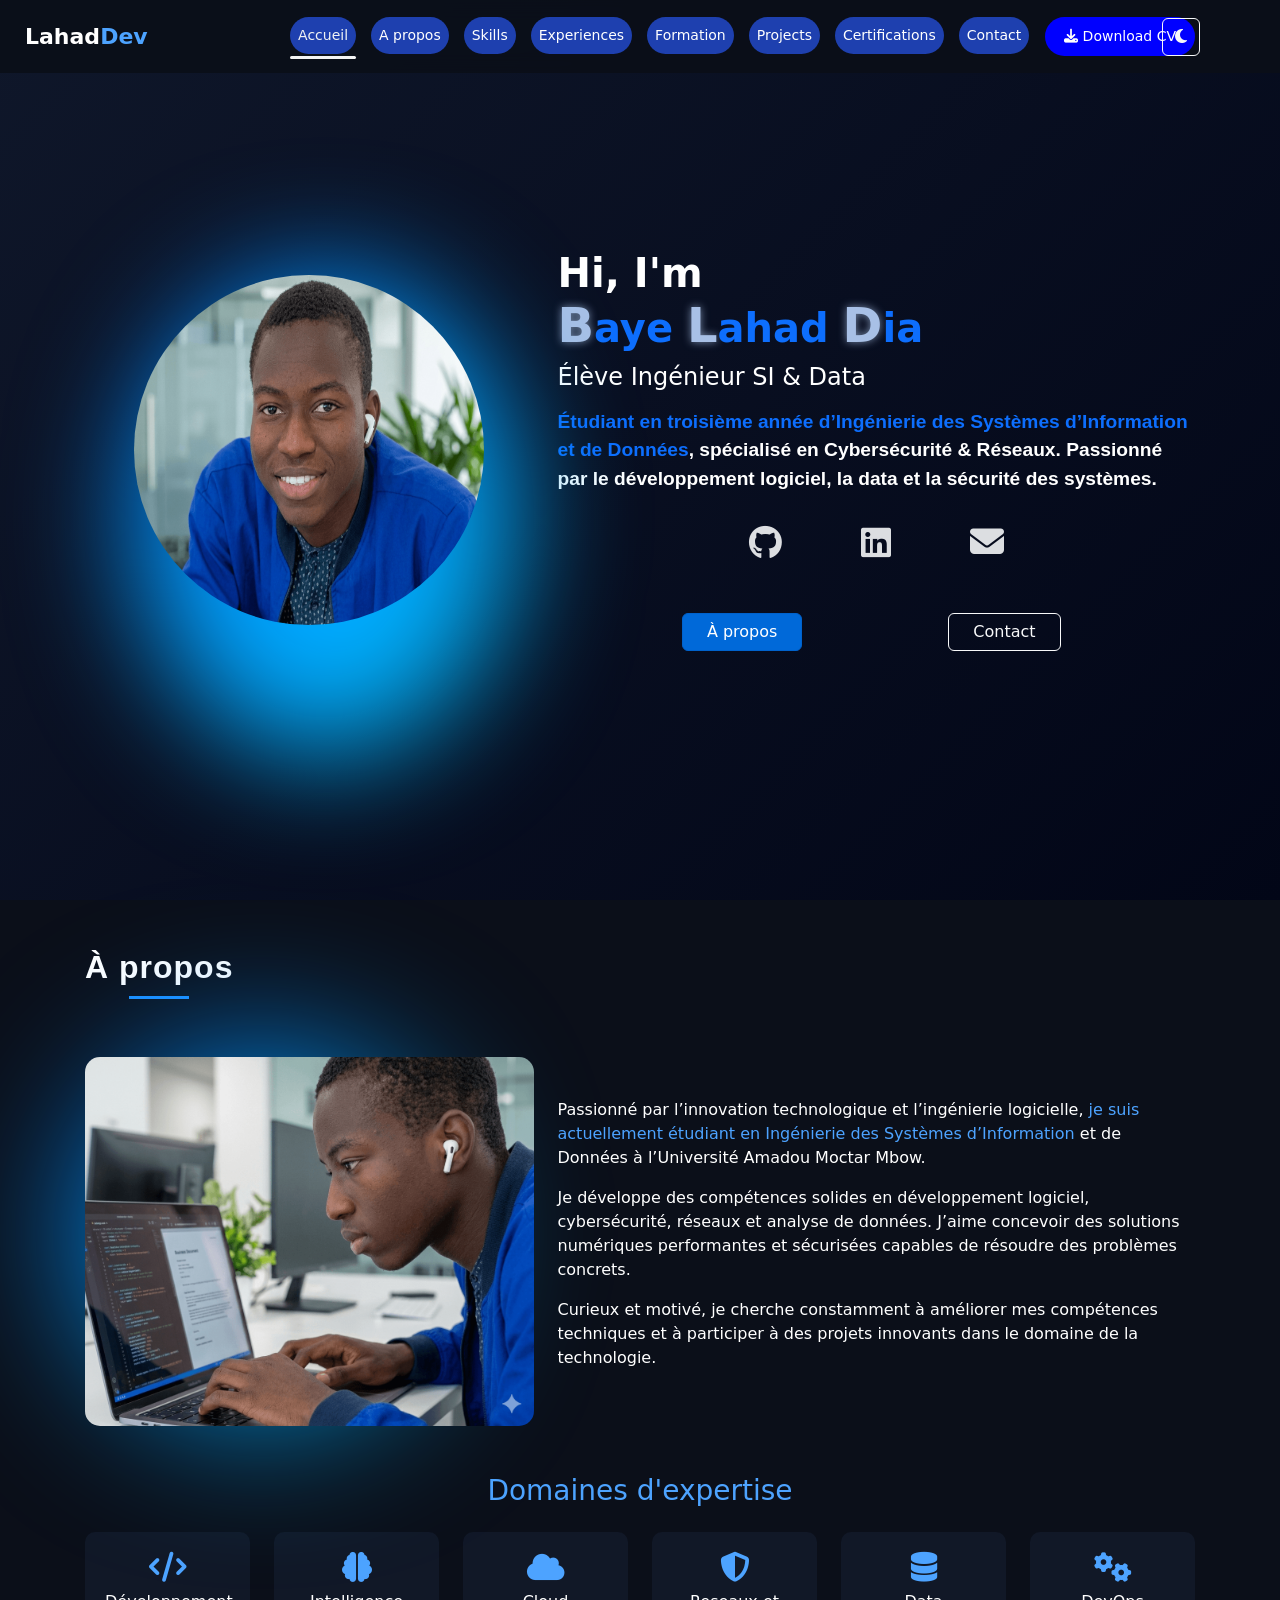
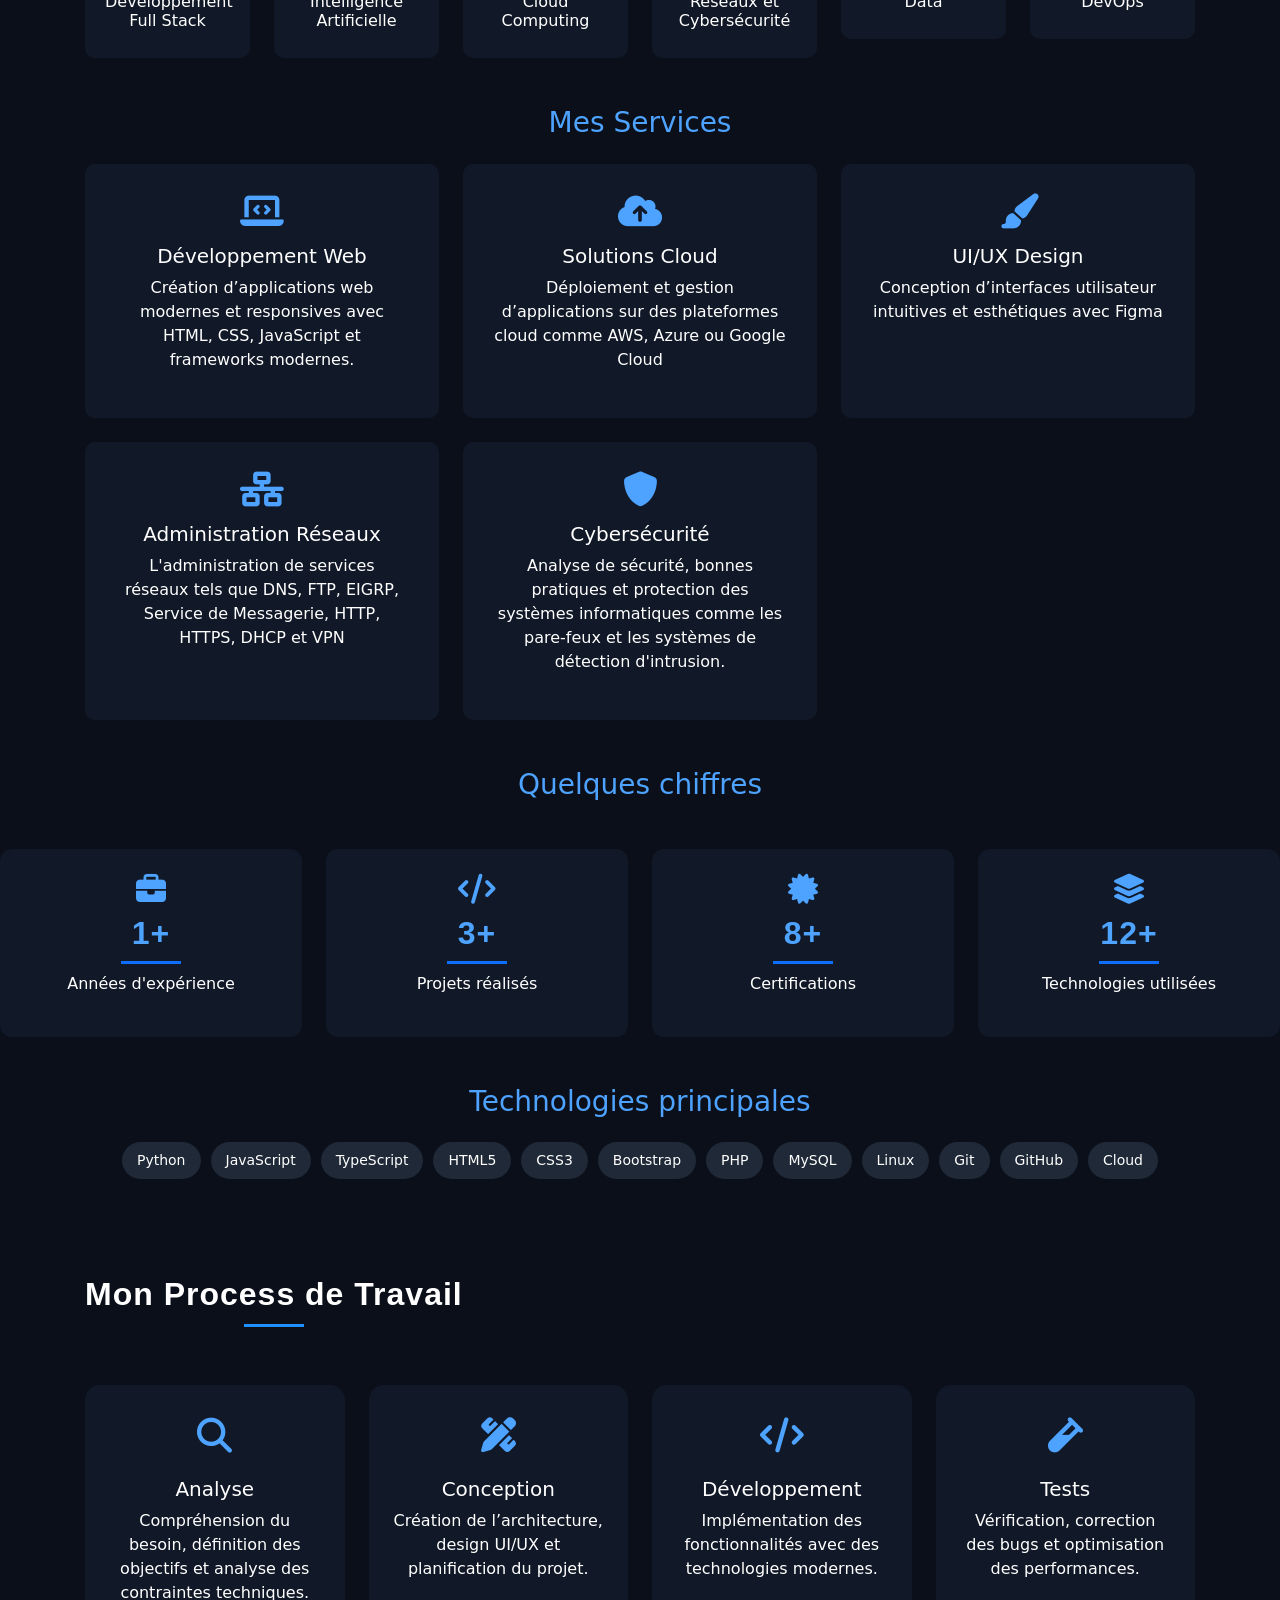
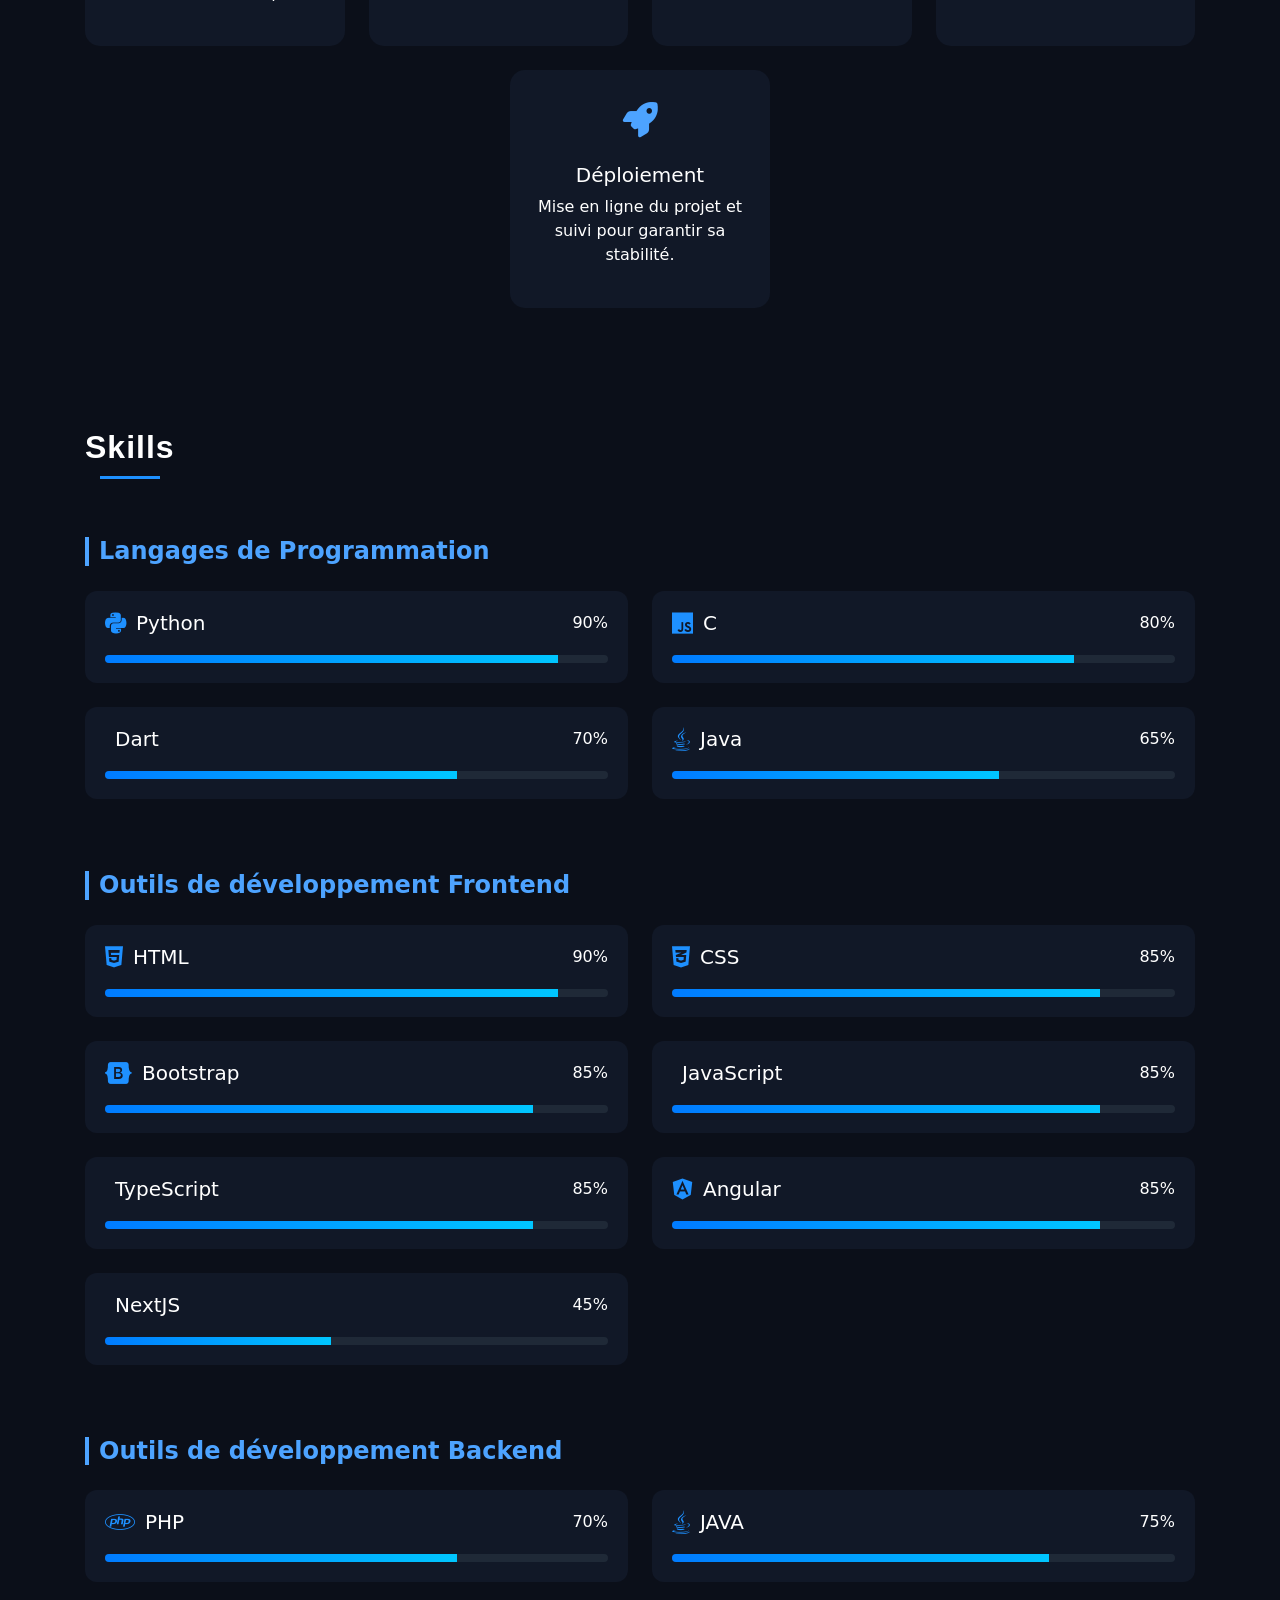
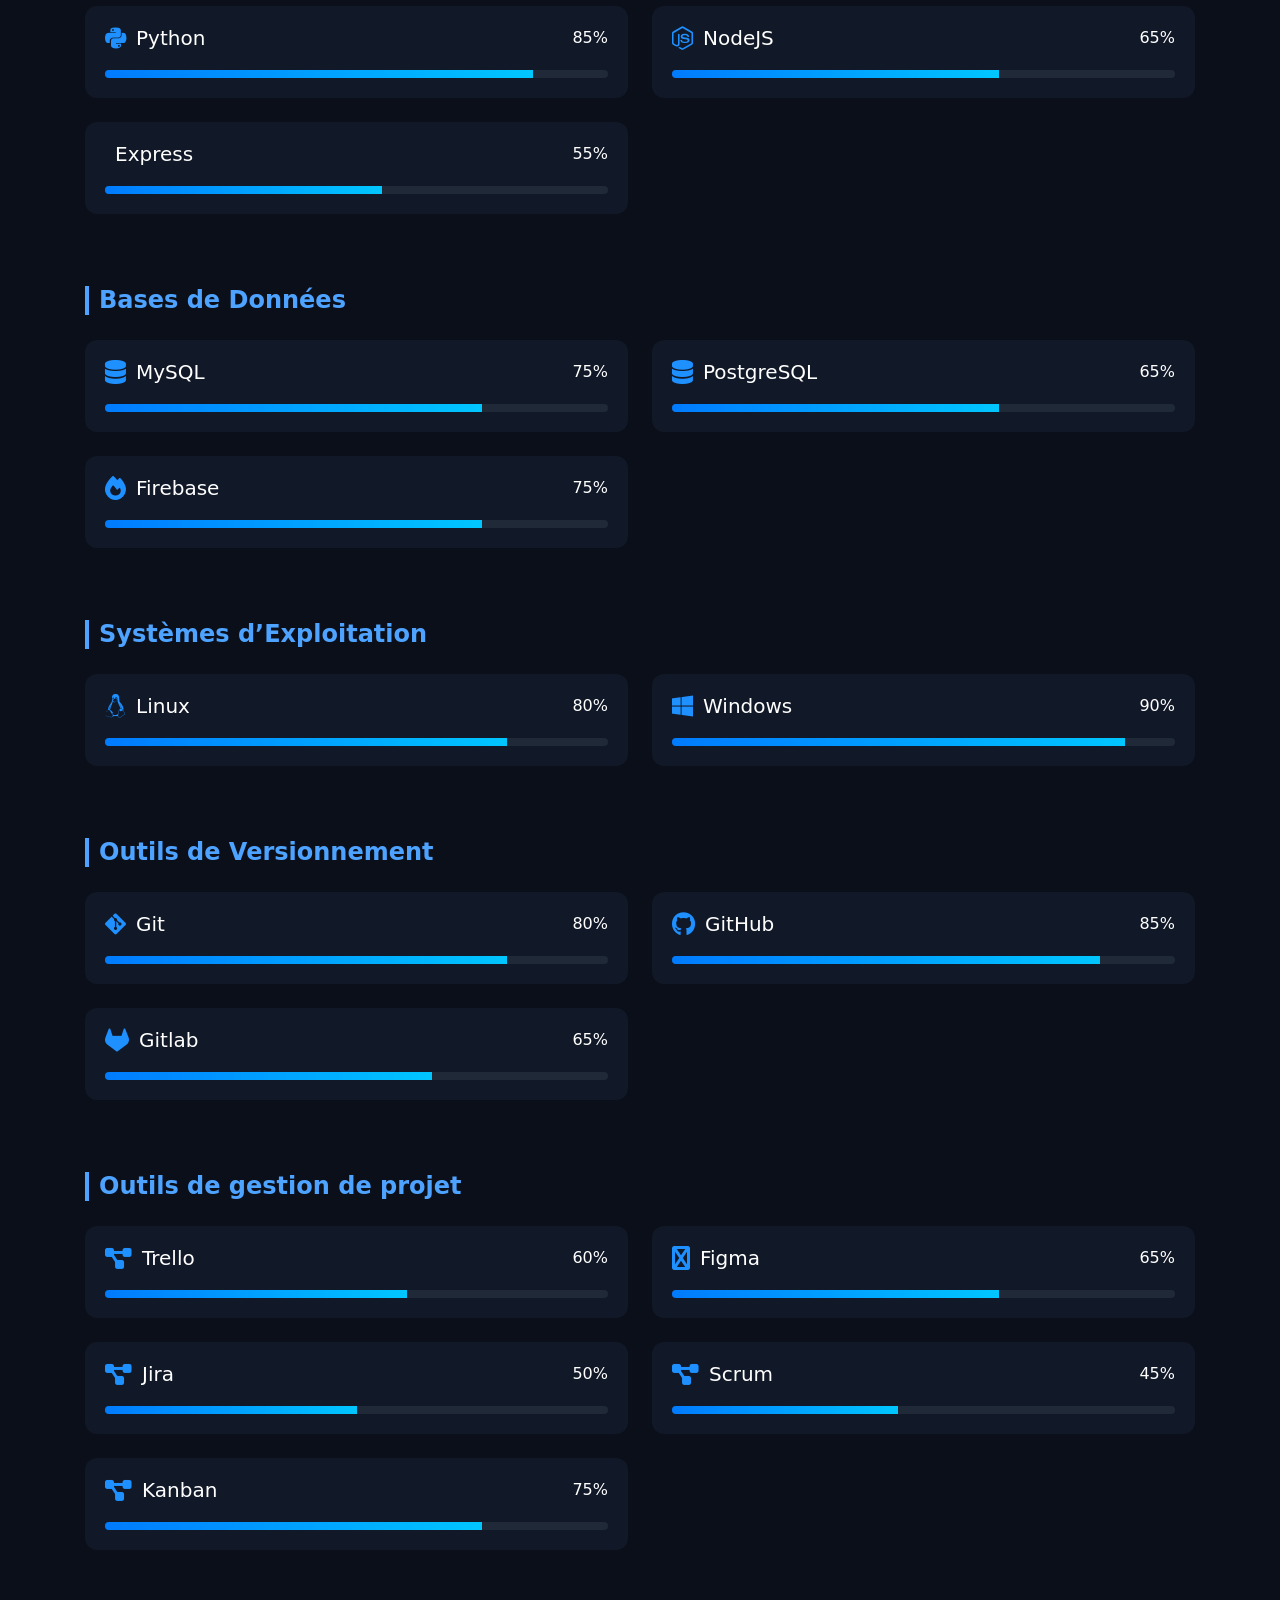
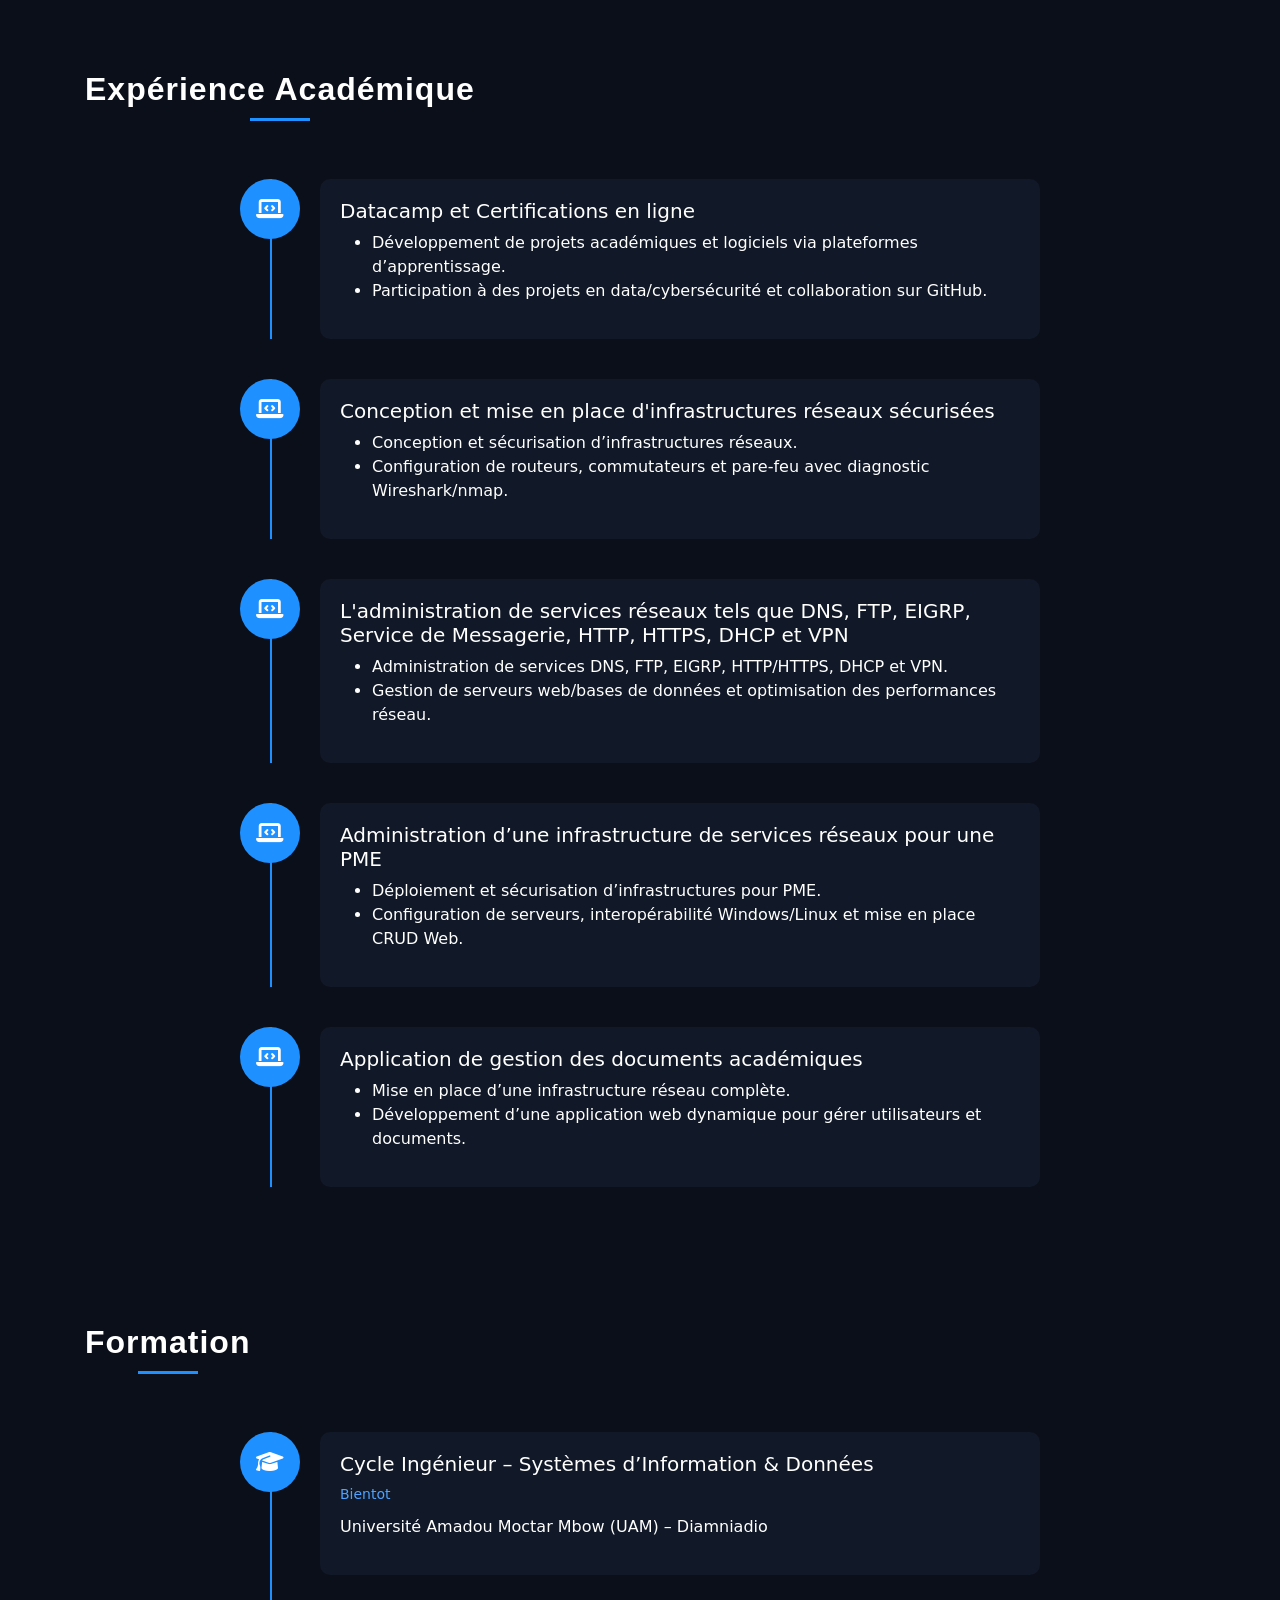
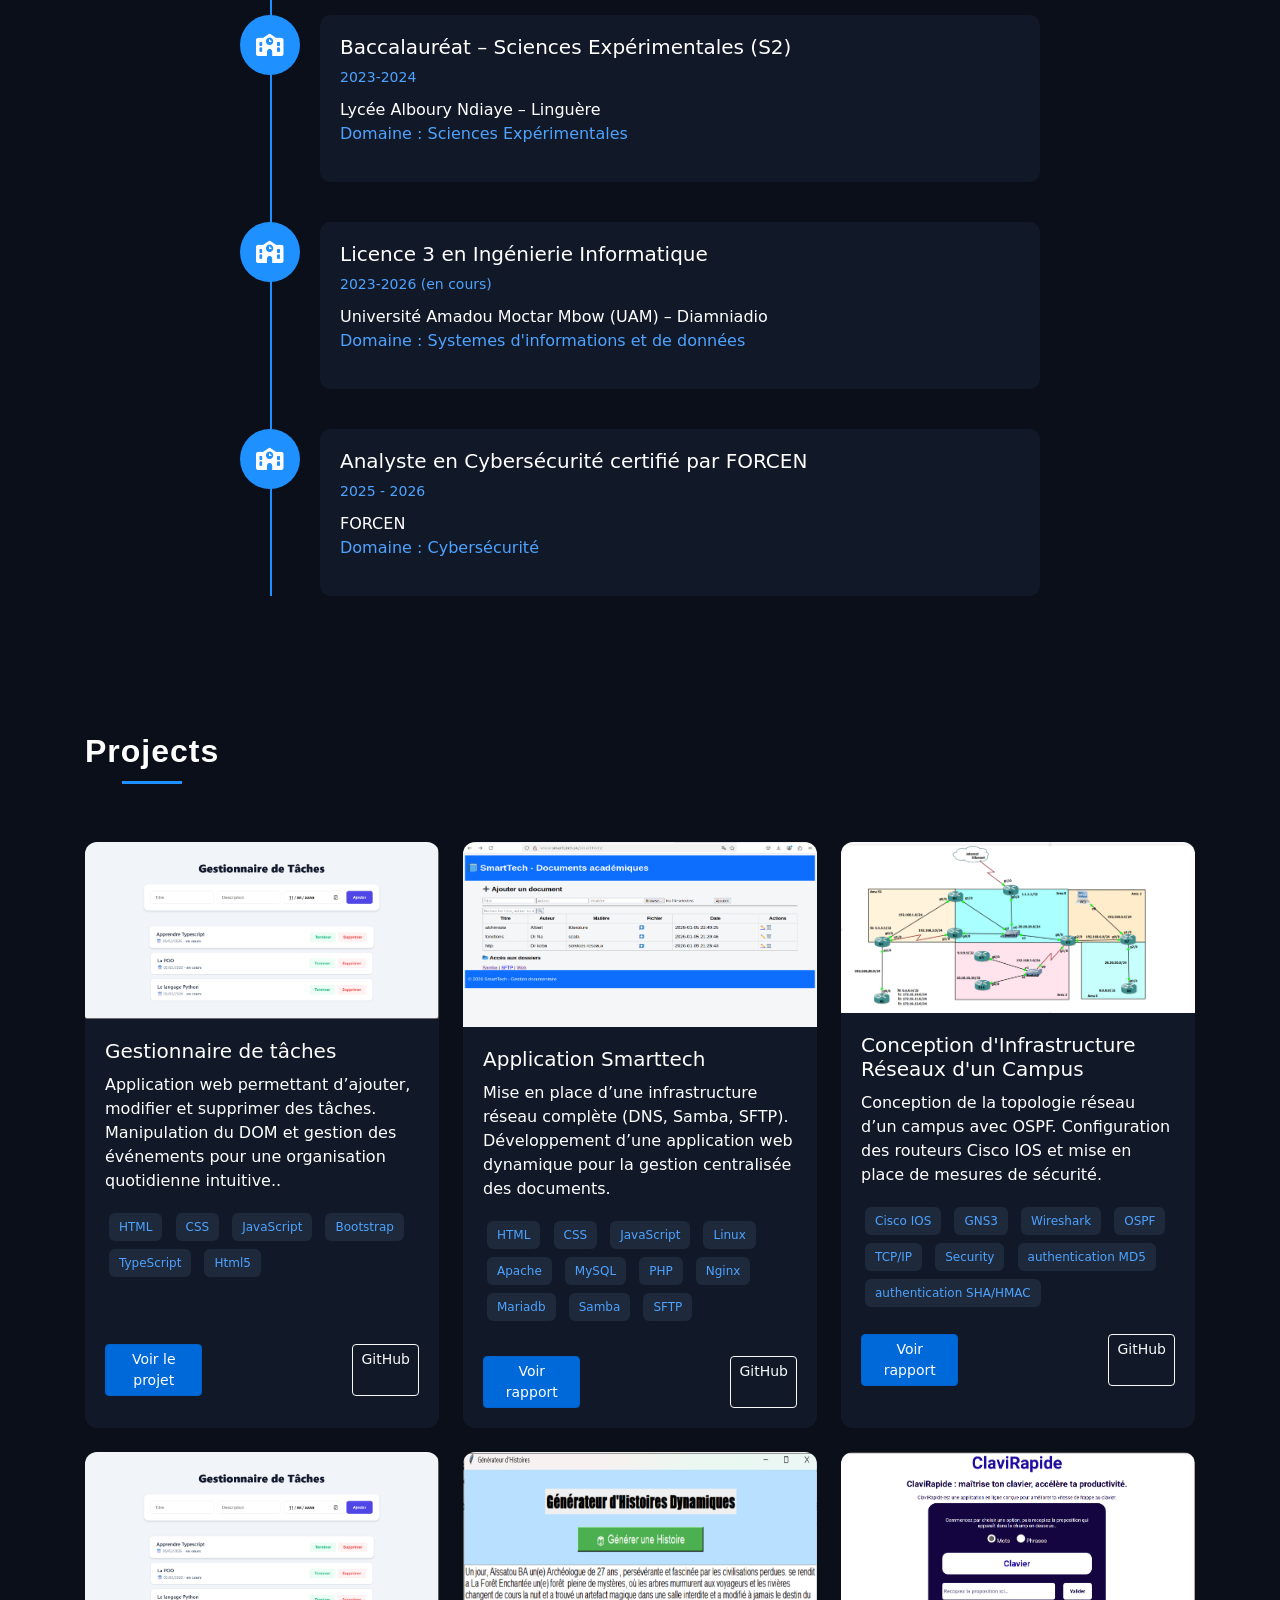
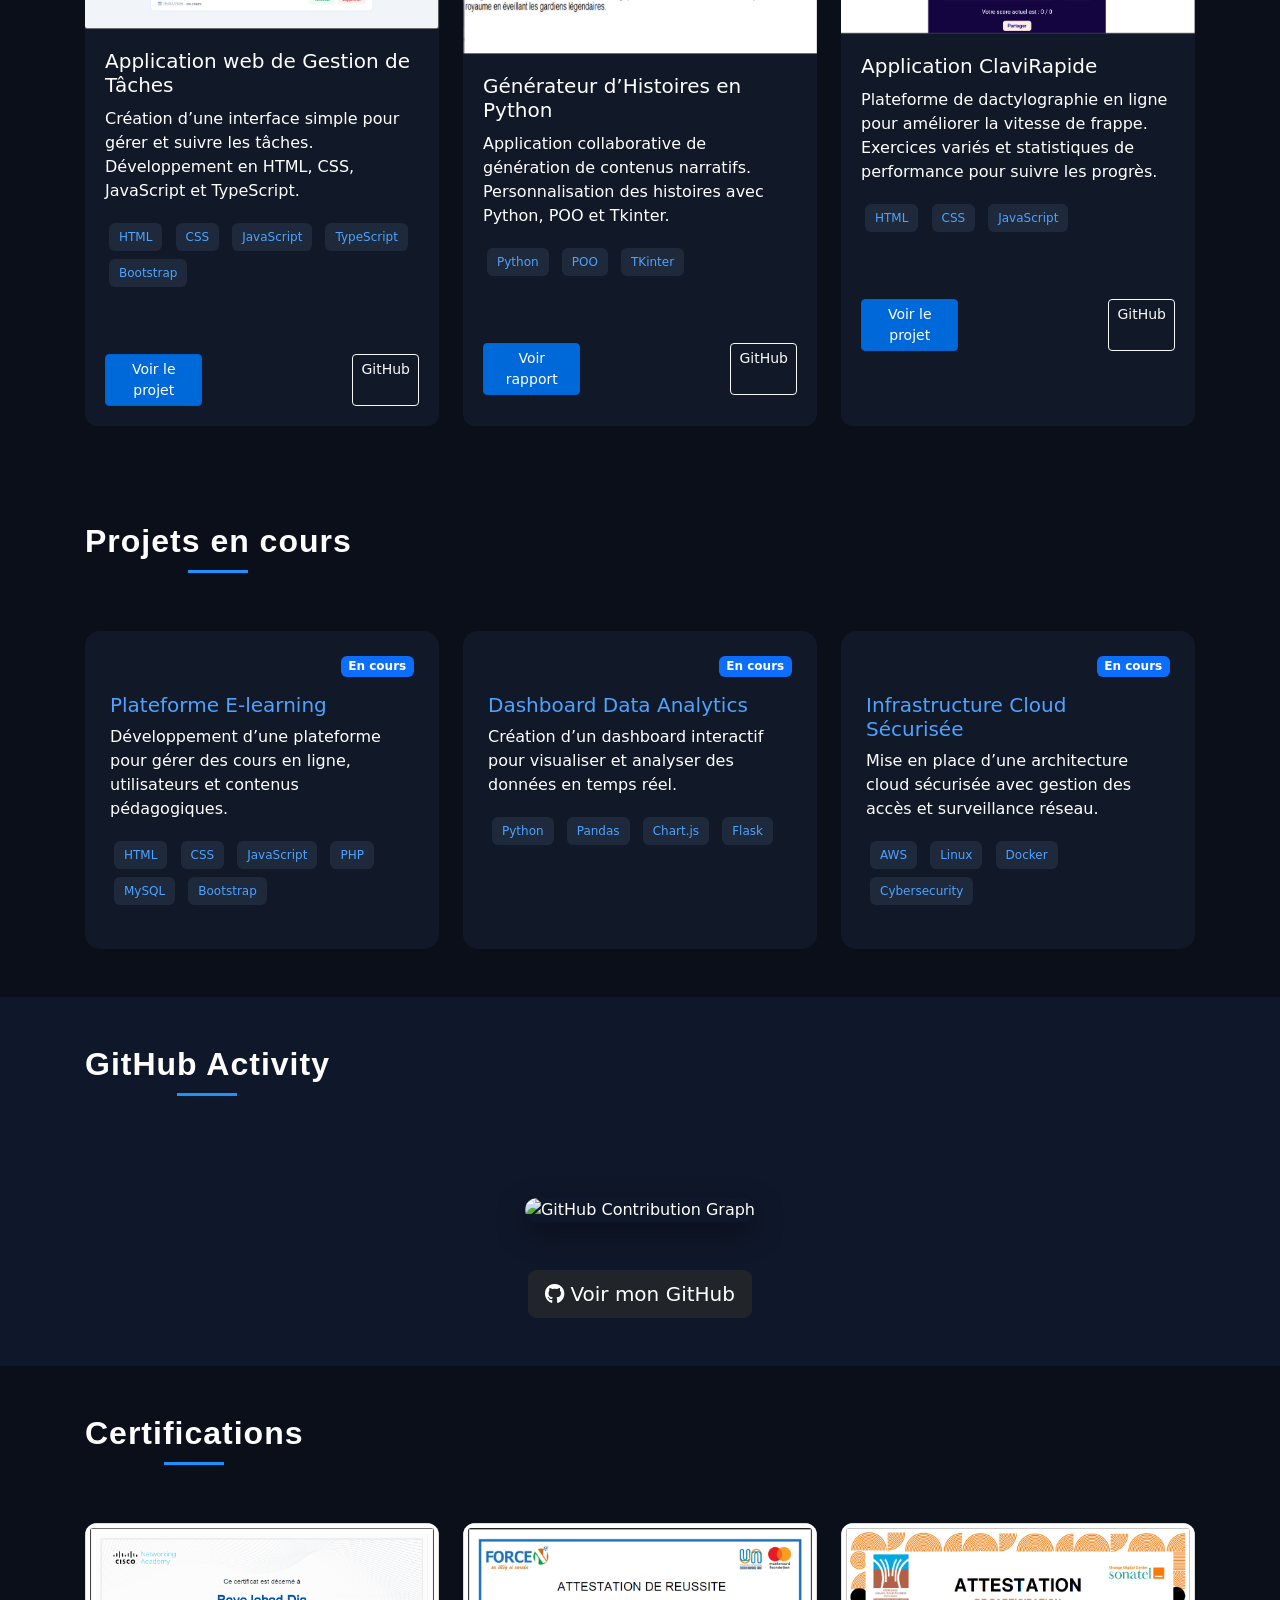
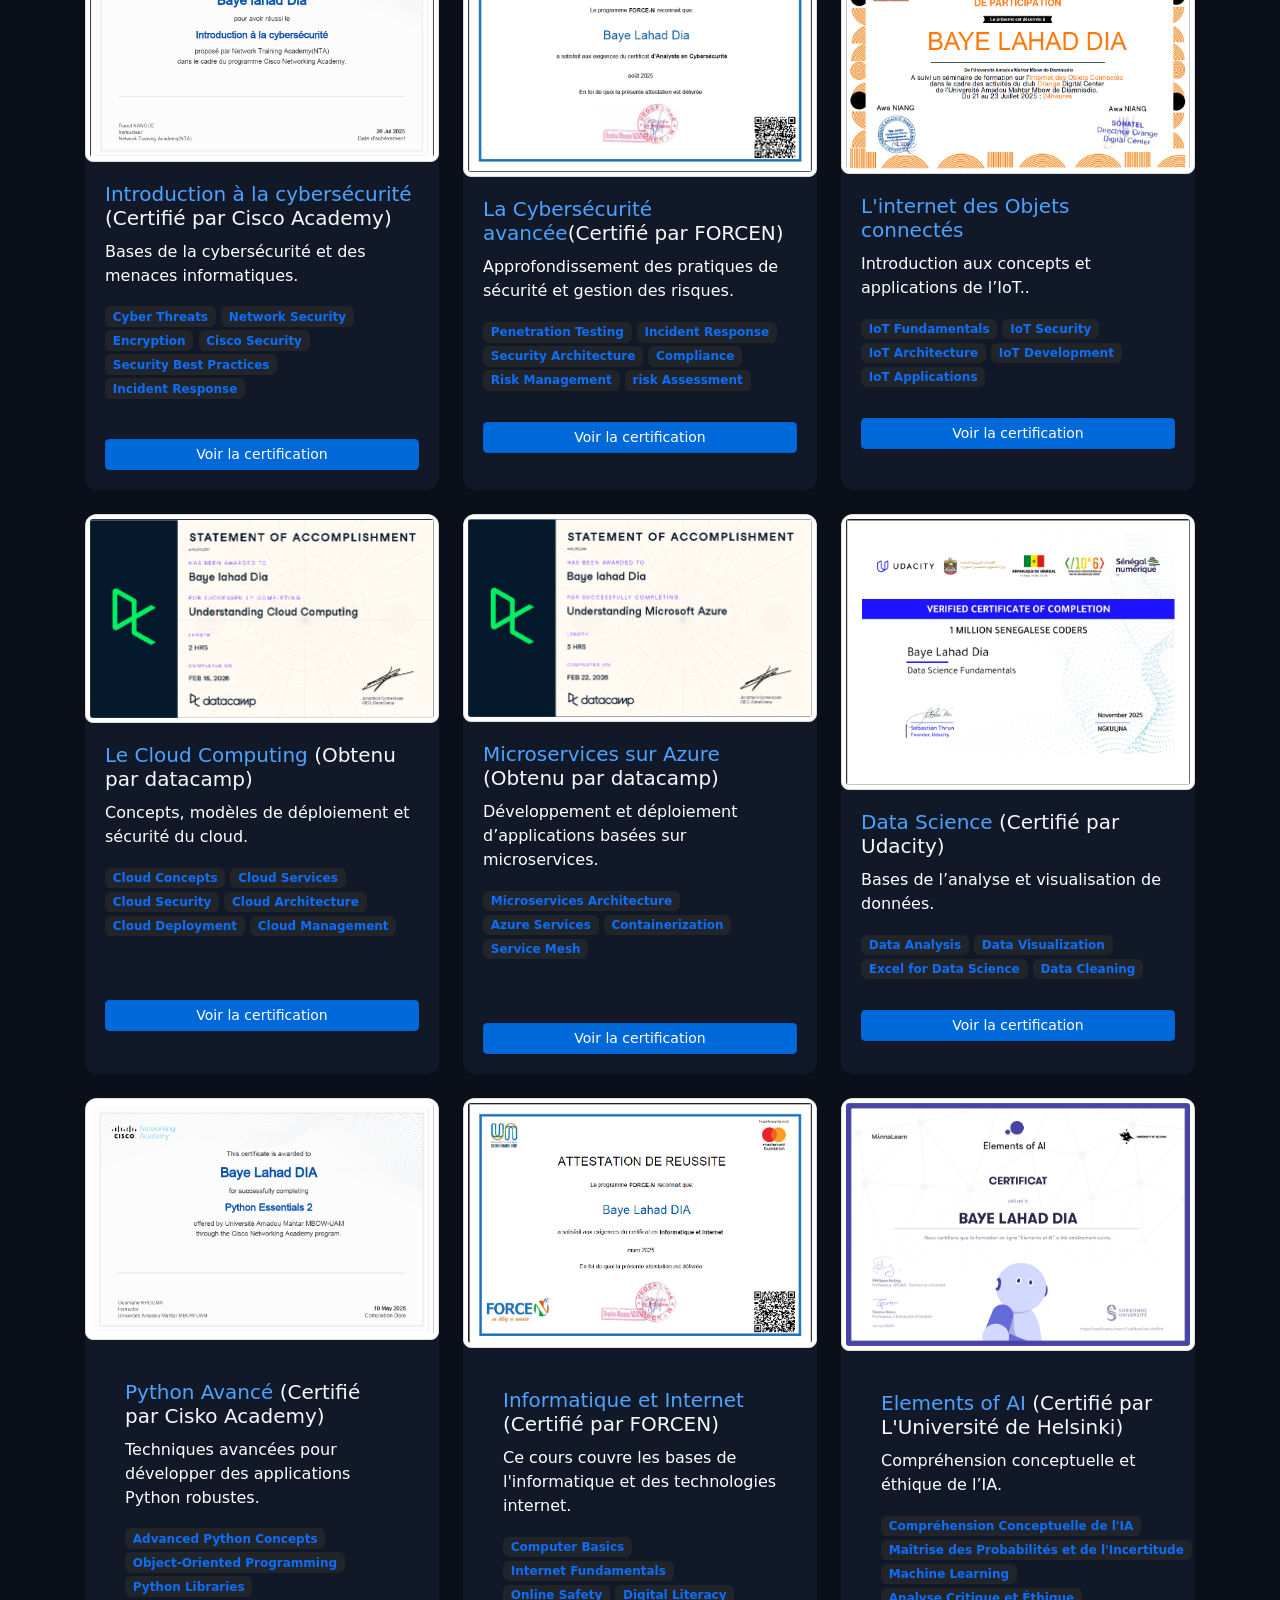
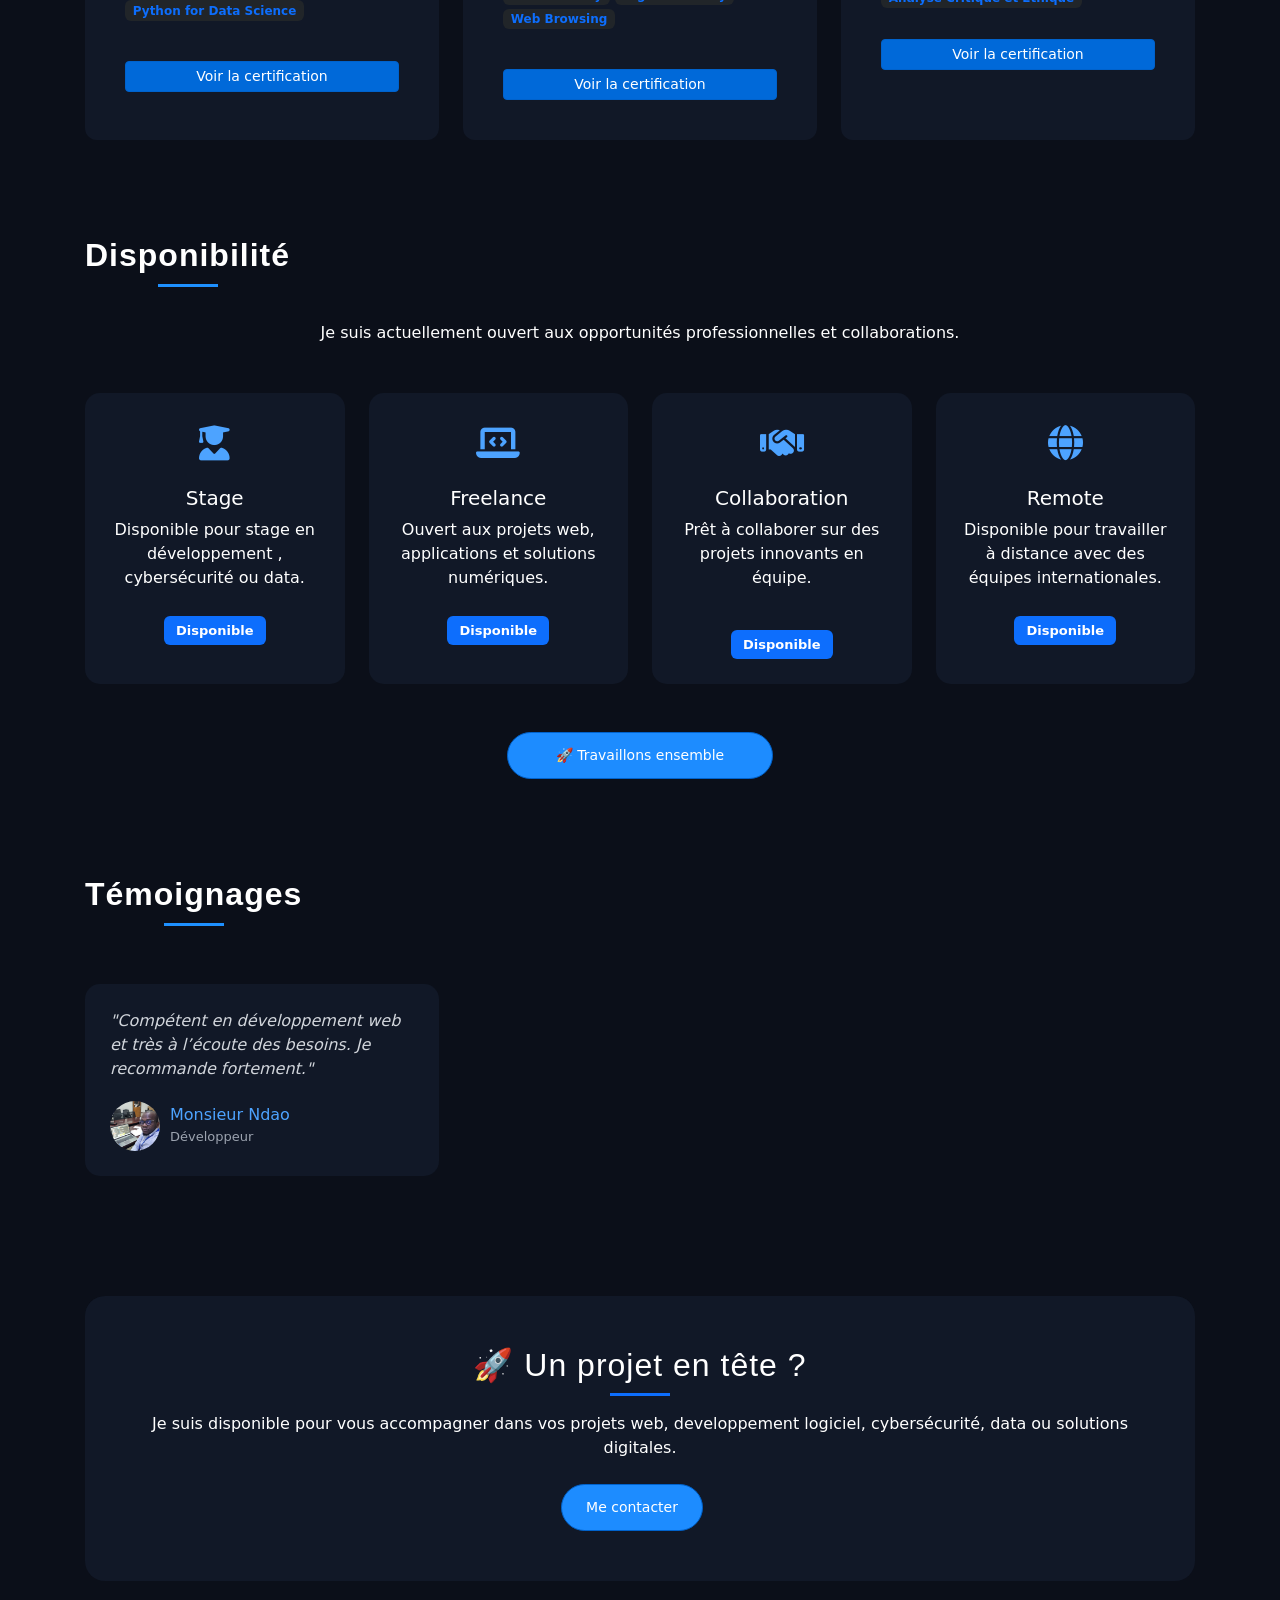
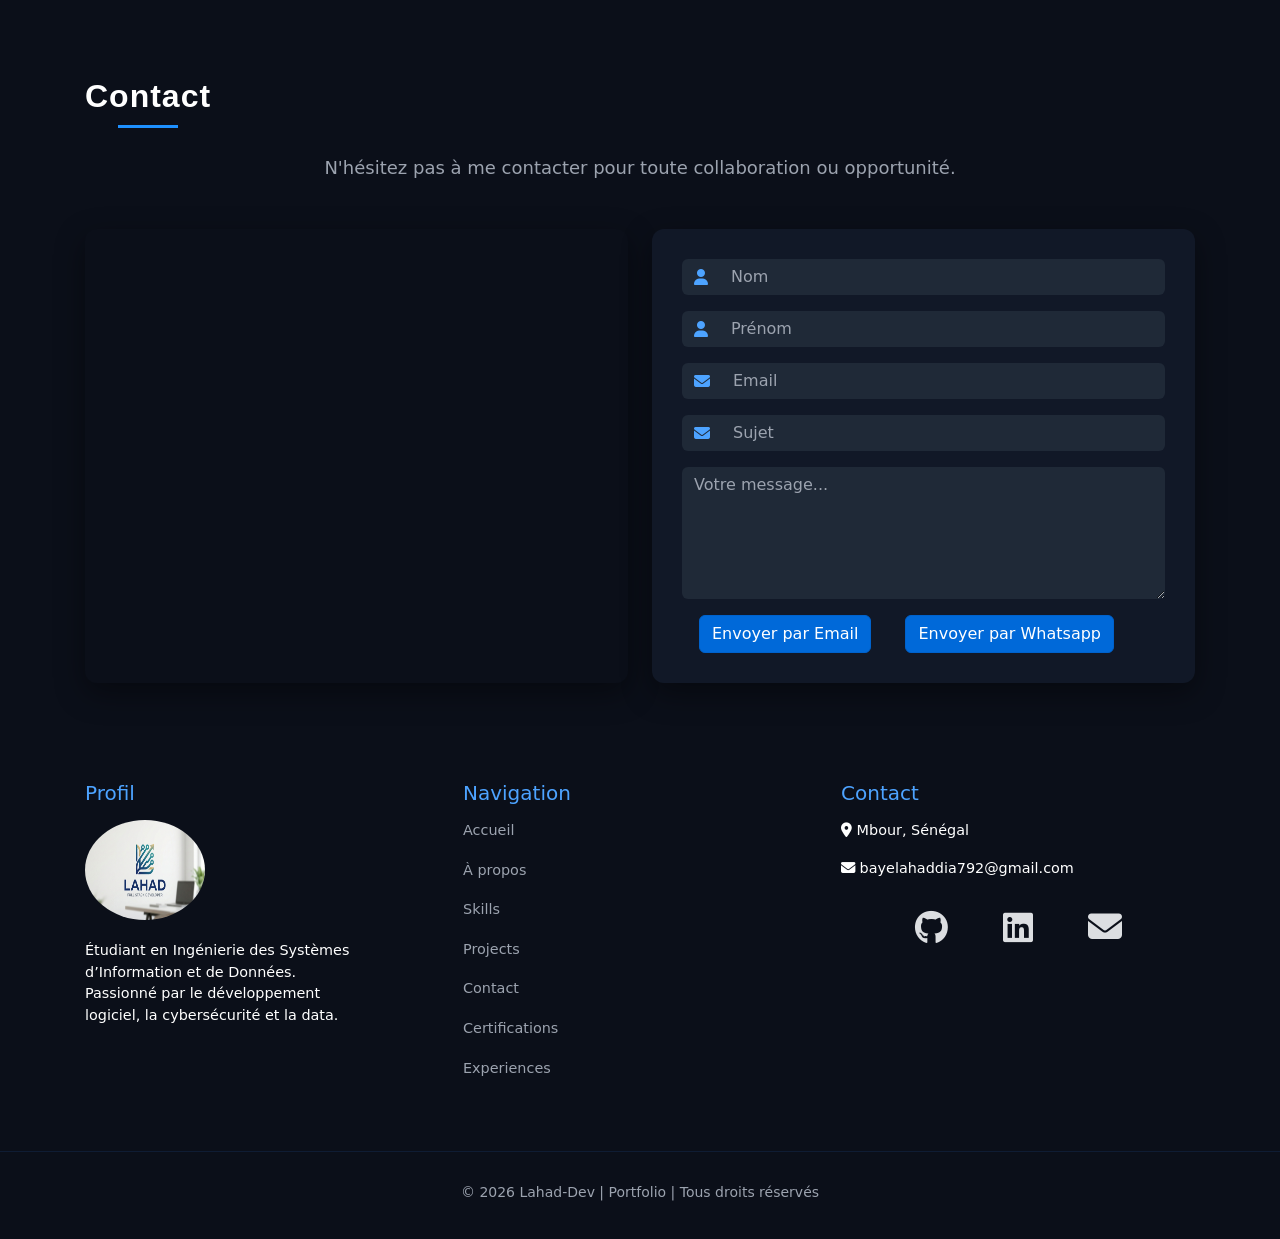
==== commit 34ee3f01: "modification de fichier..." ====
--- a/index.html
+++ b/index.html
@@ -21,6 +21,11 @@
 <nav class="navbar navbar-expand-lg navbar-dark fixed-top custom-navbar">
     <div class="container">
         <a class="navbar-brand fw-bold logo" href="#">Lahad<span>Dev</span></a>
+        <div class="nav-item ms-3 theme-toggle-container">
+                    <button id="theme-toggle" class="btn btn-outline-light">
+                        <i class="fa-solid fa-moon"></i>
+                    </button>
+        </div>
         <button class="navbar-toggler" type="button" data-bs-toggle="collapse" data-bs-target="#navbarNav">
             <span class="navbar-toggler-icon"></span>
         </button>
@@ -57,14 +62,12 @@
                     </a>
                 </li>
                 <!-- Dark Mode Toggle -->
-                <li class="nav-item ms-3">
-                    <button id="theme-toggle" class="btn btn-outline-light">
-                        <i class="fa-solid fa-moon"></i>
-                    </button>
-                </li>
+                
             </ul>
         </div>
+                
     </div>
+    
 </nav>
 
 
@@ -116,7 +119,7 @@
                     <a href="#a-propos" class="btn btn-primary me-3 px-4 btn-color">
                         À propos
                     </a>
-                    <a href="#contact" class="btn btn-outline-light px-4">
+                    <a href="#contact" class="btn btn-outline-light px-4 btn-color">
                         Contact
                     </a>
                 </div>
@@ -720,6 +723,70 @@
                     </div>
                     <div class="progress">
                         <div class="progress-bar skill-bar" data-width="65%"></div>
+                    </div>
+                </div>
+            </div>
+        </div>
+        <!-- ================= OUTILS DE GESTION DE PROJET TRELLO, FIGMA, JIRA, SCRUM , KANBAN ================= -->
+         <h4 class="skill-group-title mt-5">Outils de gestion de projet</h4>
+         <div class="row">
+            <div class="col-md-6 mb-4 reveal-skill">
+                <div class="skill-card">
+                    <div class="skill-header">
+                        <i class="fa-solid fa-project-diagram skill-icon"></i>
+                        <h5>Trello</h5>
+                        <span>60%</span>
+                    </div>
+                    <div class="progress">
+                        <div class="progress-bar skill-bar" data-width="60%"></div>
+                    </div>
+                </div>
+            </div>
+            <div class="col-md-6 mb-4 reveal-skill">
+                <div class="skill-card">
+                    <div class="skill-header">
+                        <i class="fa-solid fa-figma skill-icon"></i>
+                        <h5>Figma</h5>
+                        <span>65%</span>
+                    </div>
+                    <div class="progress">
+                        <div class="progress-bar skill-bar" data-width="65%"></div>
+                    </div>
+                </div>
+            </div>
+            <div class="col-md-6 mb-4 reveal-skill">
+                <div class="skill-card">
+                    <div class="skill-header">
+                        <i class="fa-solid fa-project-diagram skill-icon"></i>
+                        <h5>Jira</h5>
+                        <span>50%</span>
+                    </div>
+                    <div class="progress">
+                        <div class="progress-bar skill-bar" data-width="50%"></div>
+                    </div>
+                </div>
+            </div>
+            <div class="col-md-6 mb-4 reveal-skill">
+                <div class="skill-card">
+                    <div class="skill-header">
+                        <i class="fa-solid fa-project-diagram skill-icon"></i>
+                        <h5>Scrum</h5>
+                        <span>45%</span>
+                    </div>
+                    <div class="progress">
+                        <div class="progress-bar skill-bar" data-width="45%"></div>
+                    </div>
+                </div>
+            </div>
+            <div class="col-md-6 mb-4 reveal-skill">
+                <div class="skill-card">
+                    <div class="skill-header">
+                        <i class="fa-solid fa-project-diagram skill-icon"></i>
+                        <h5>Kanban</h5>
+                        <span>75%</span>
+                    </div>
+                    <div class="progress">
+                        <div class="progress-bar skill-bar" data-width="75%"></div>
                     </div>
                 </div>
             </div>
@@ -1650,7 +1717,7 @@
                         <!-- BOUTON -->
                          <div class="text-center btn-cont">
                             <button type="submit" class="btn btn-primary"> Envoyer par Email</button>
-                            <button type="button" id="whatsapp-btn" class="btn btn-success"> WhatsApp </button>  
+                            <button type="button" id="whatsapp-btn" class="btn btn-primary">Envoyer par Whatsapp</button>
                              <p class="message"></p>
                         </div>
                     </form>
--- a/style.css
+++ b/style.css
@@ -413,7 +413,53 @@
 .dark-mode footer{
 background:#051f5c;
 }
+
+.theme-toggle-container{
+    display: flex;
+    justify-content: flex-end;
+    right: 80px;
+    position: absolute;
+}
+
 @media (max-width: 768px) {
+
+    .logo{
+        left: -9px;
+    }
+
+    .img-fluid{
+        margin-top: 10px;
+        height: 300px;
+        
+    }
+  .button-group{
+        display: flex;
+        justify-content: center;
+        align-items: center;
+        gap: 15px; /* espace propre */
+        flex-wrap: wrap;
+        margin-top: 20px;
+    }
+
+    .button-group a{
+        flex: 1;
+        max-width: 150px;
+        text-align: center;
+        padding: 12px;
+        font-size: 14px;
+        border-radius: 10px;
+    }
+
+    /* bouton principal */
+    .button-group .btn-primary{
+        background: linear-gradient(135deg,#007bff,#00c6ff);
+        border: none;
+    }
+
+    /* bouton secondaire */
+    .button-group .btn-outline-light{
+        border: 1px solid #fff;
+    }
 
     /* enlever fond bleu menu mobile */
     .nav-item .nav-link {
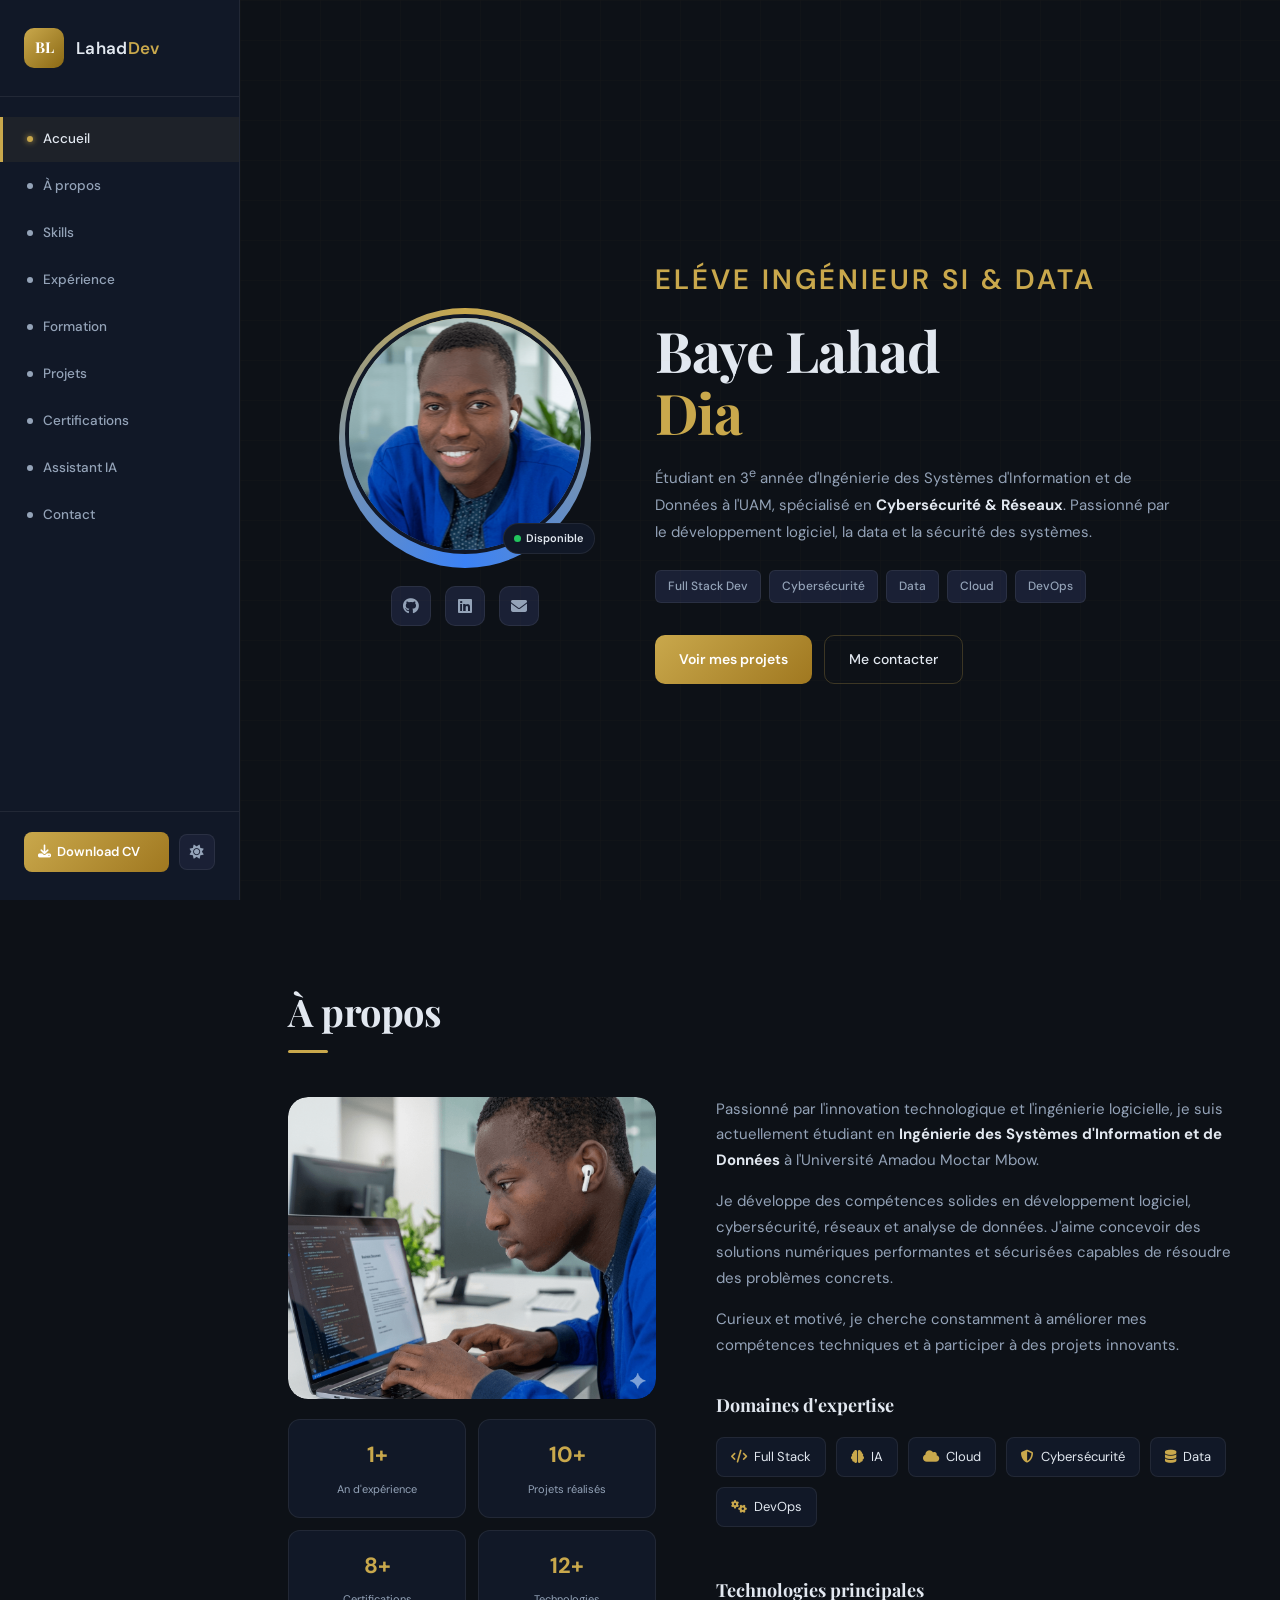
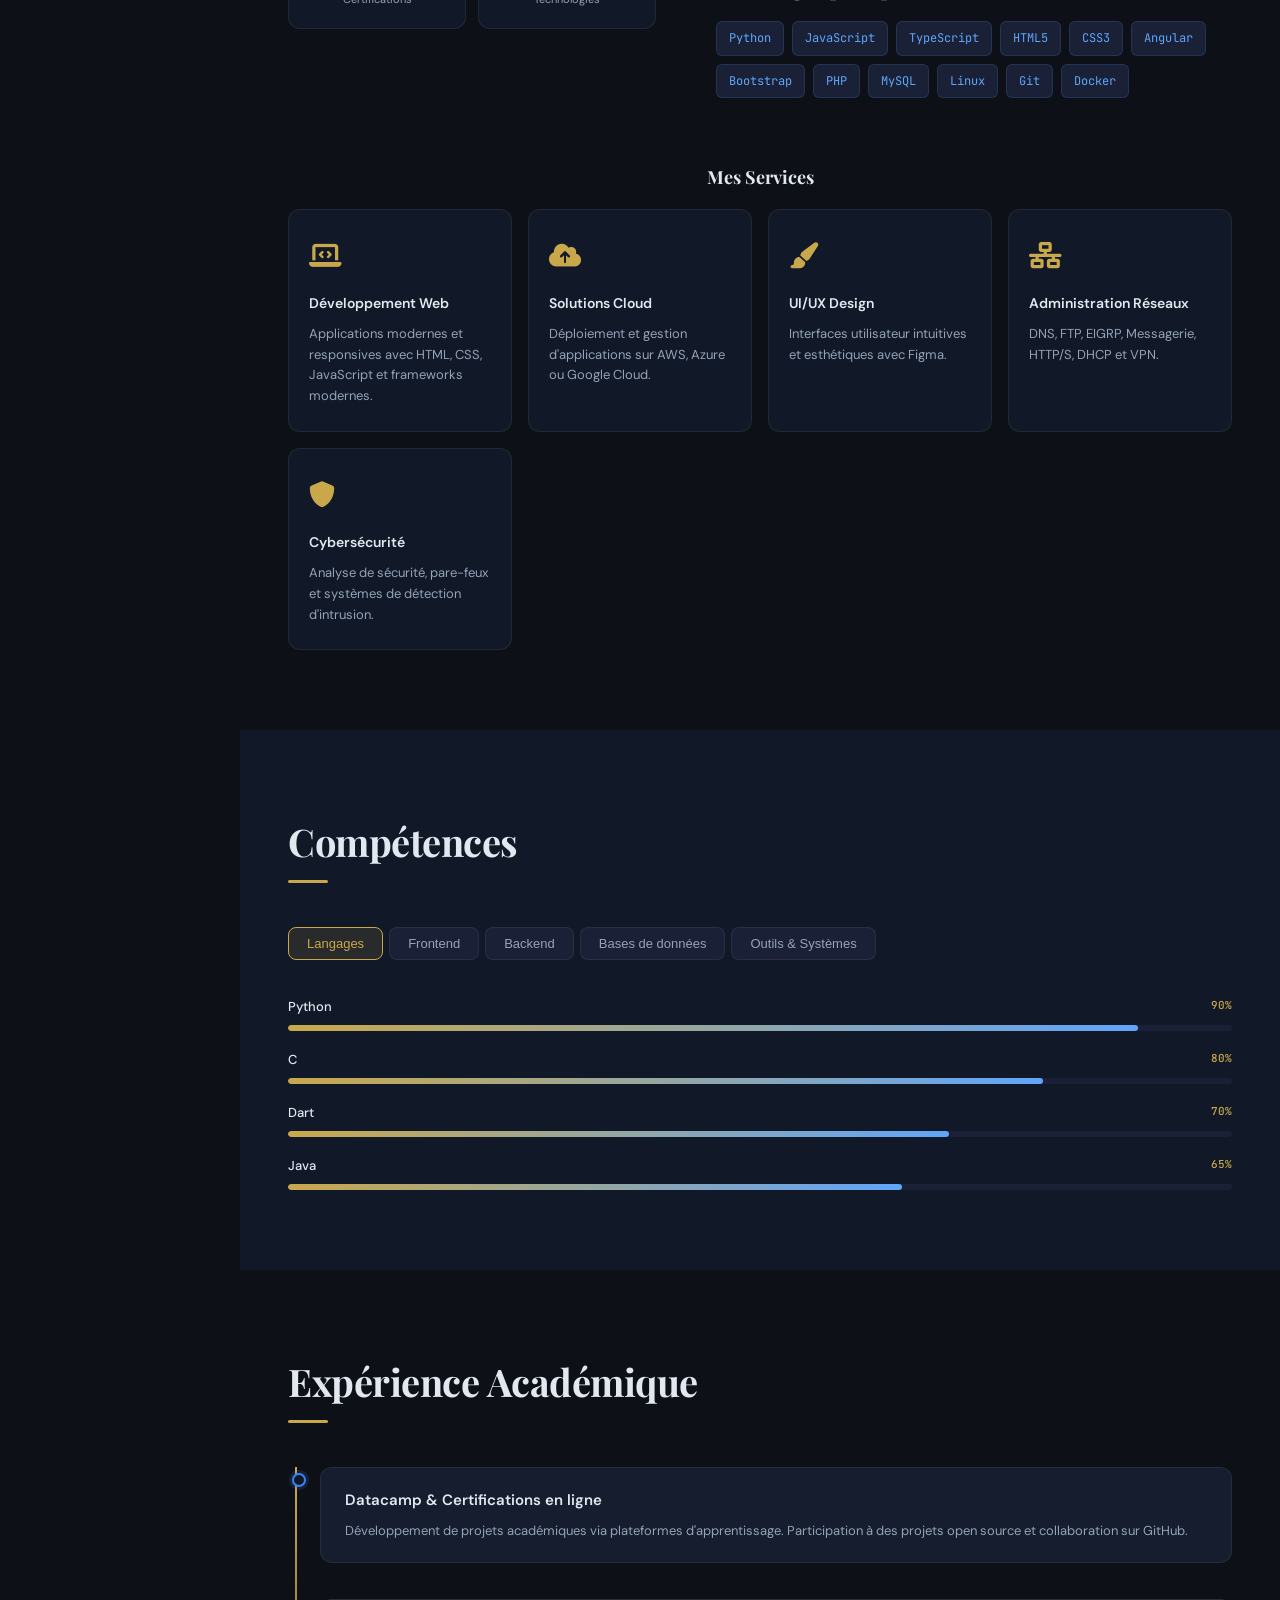
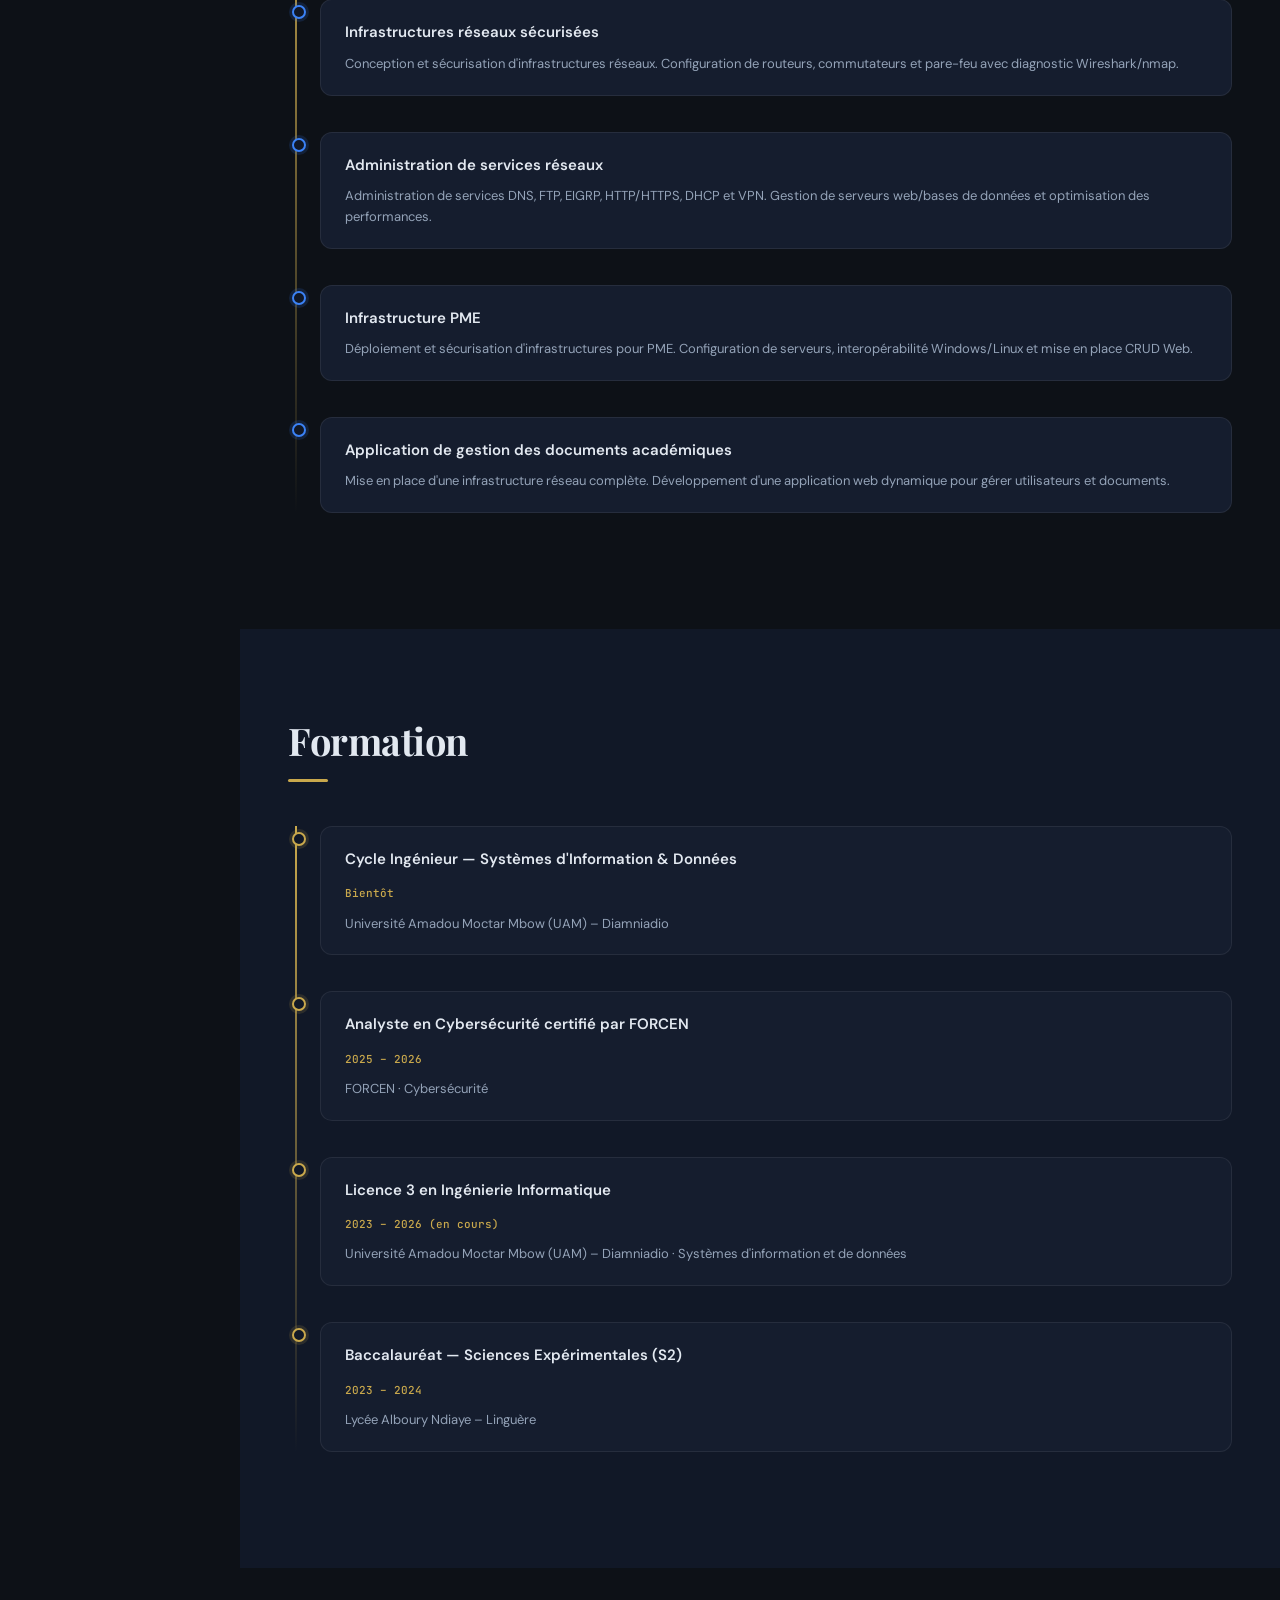
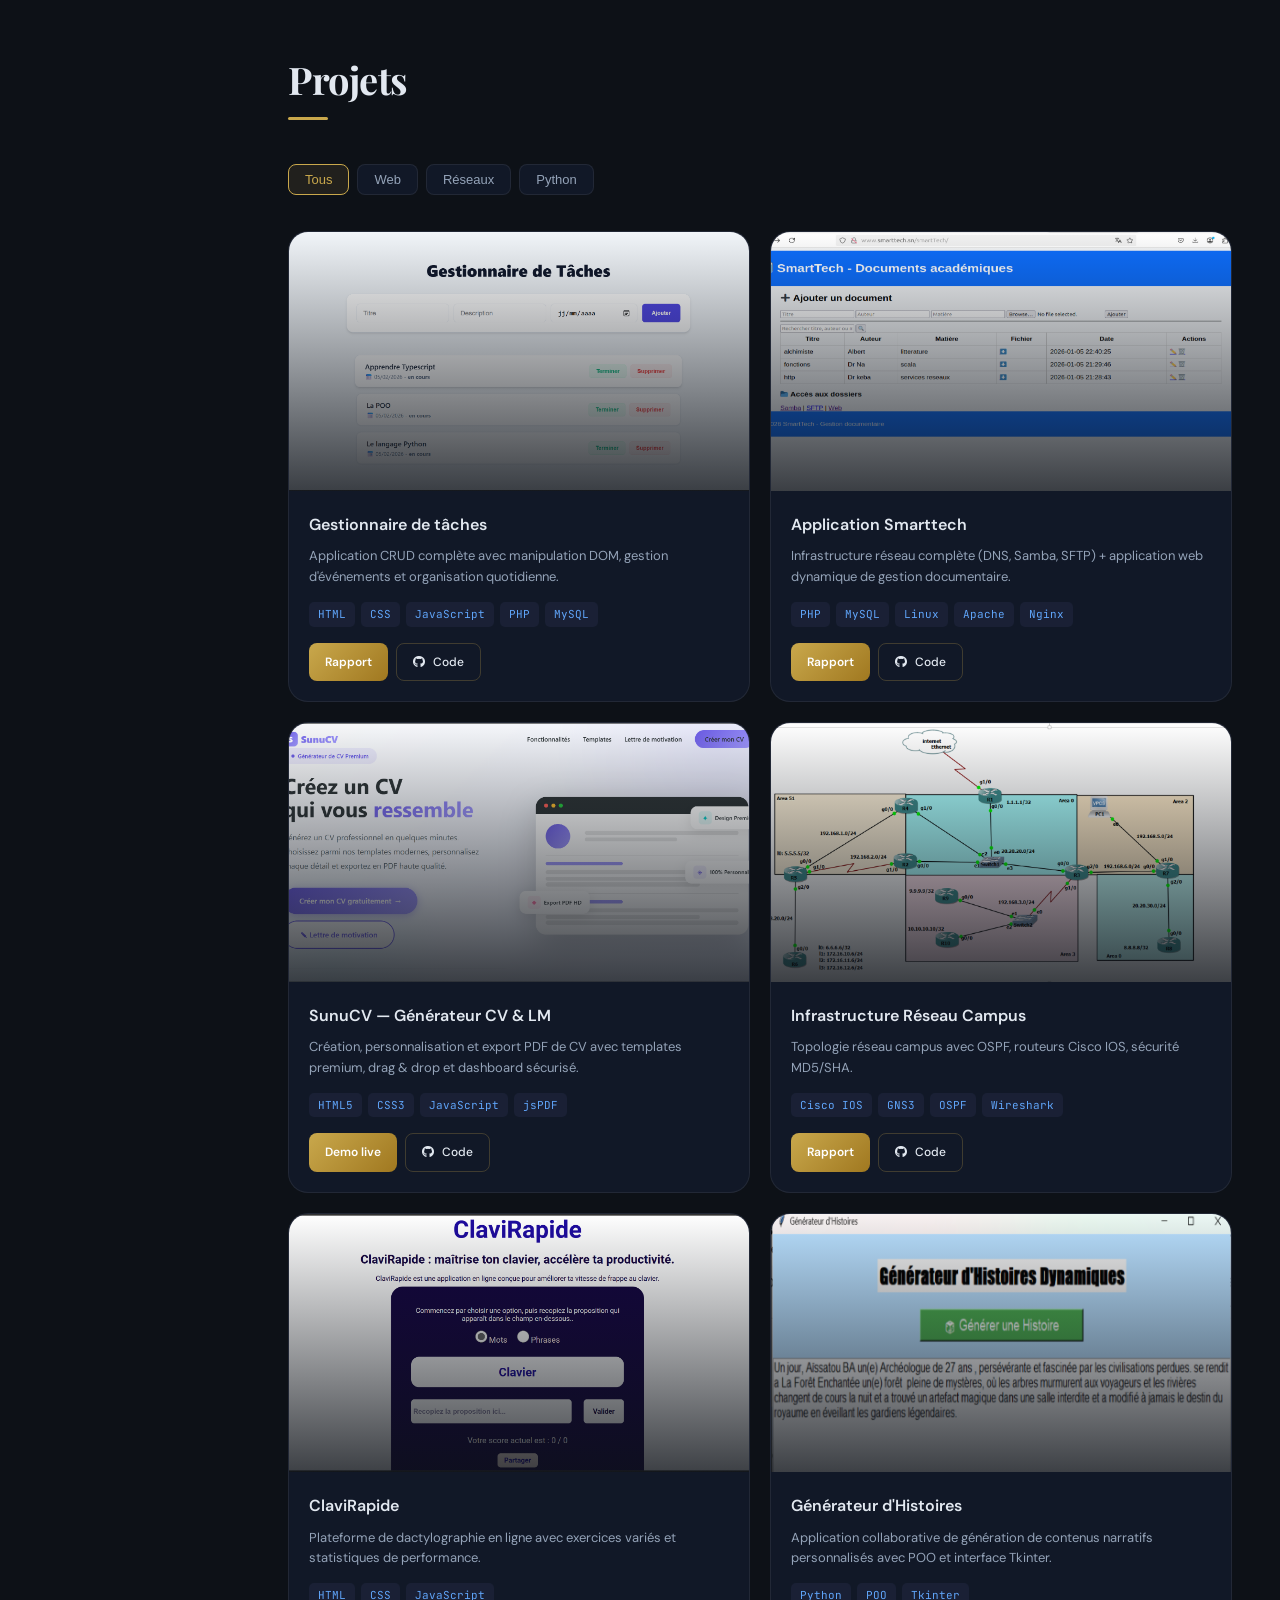
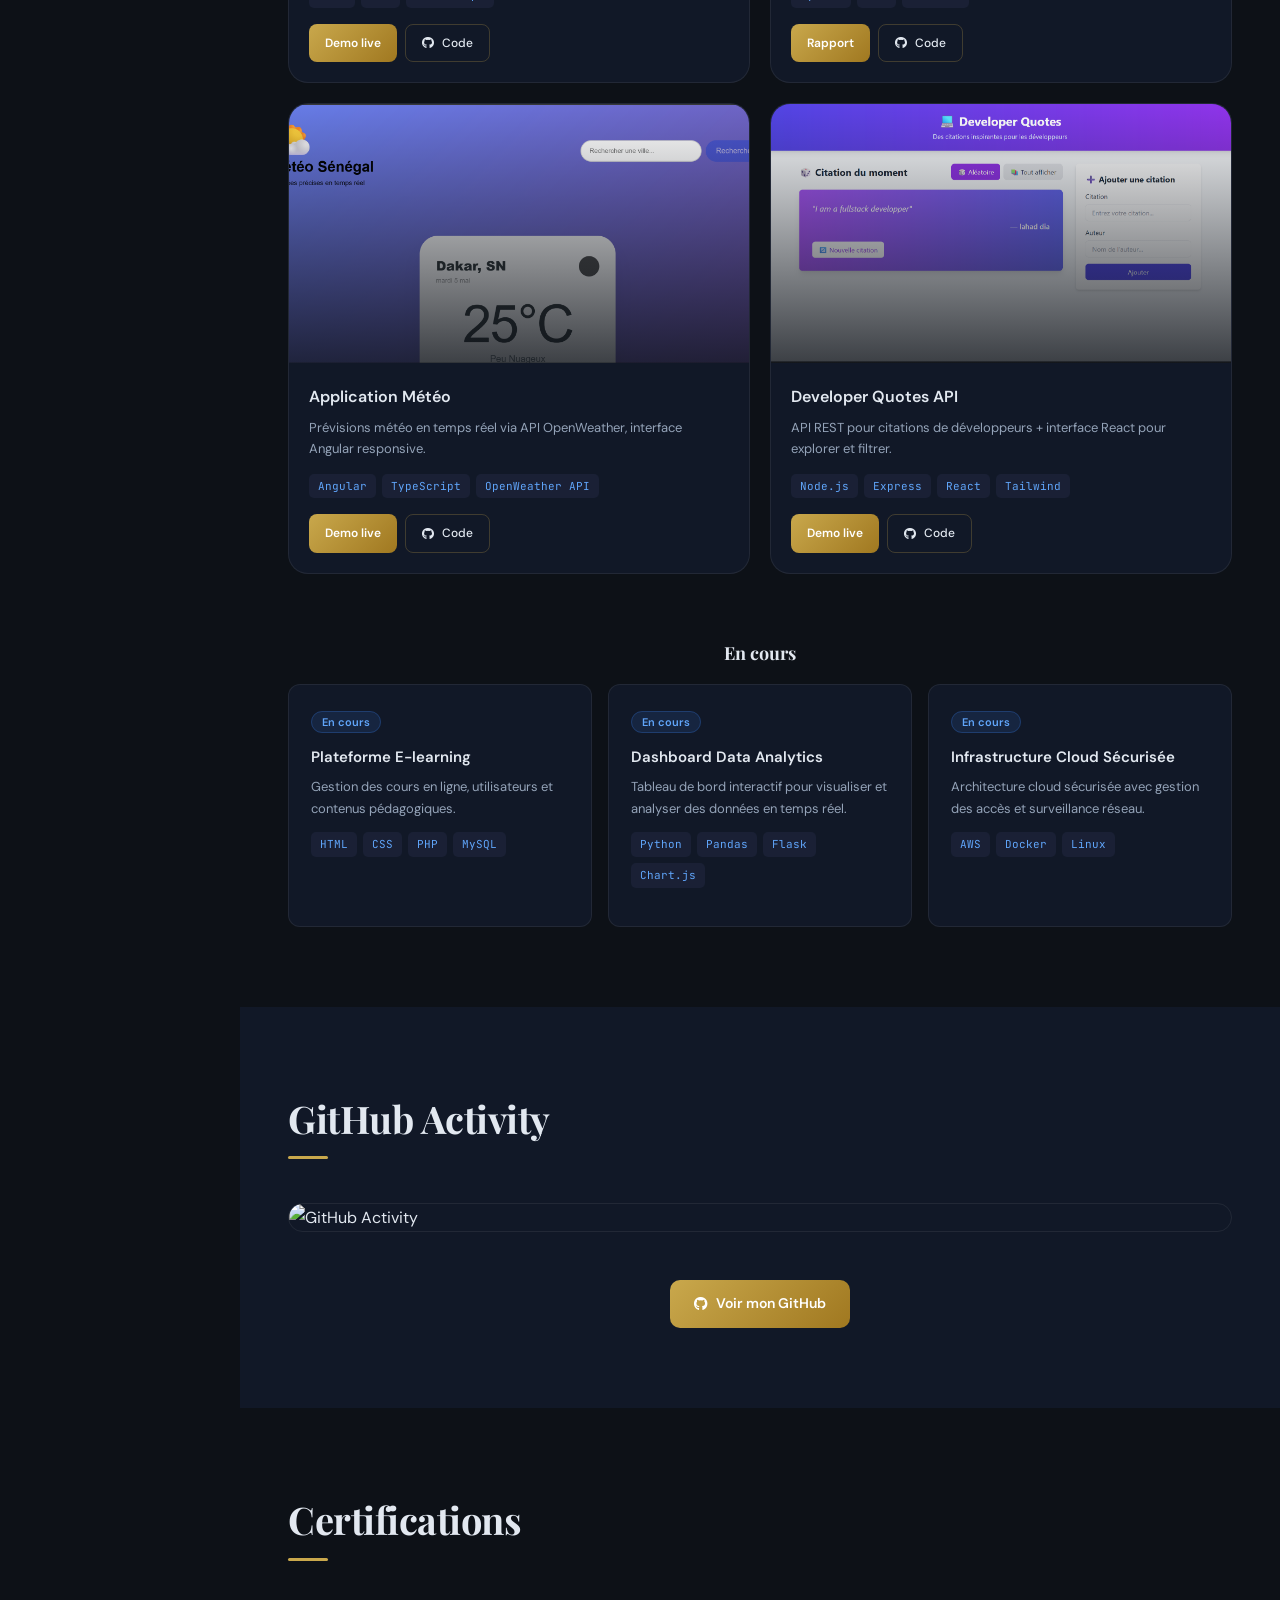
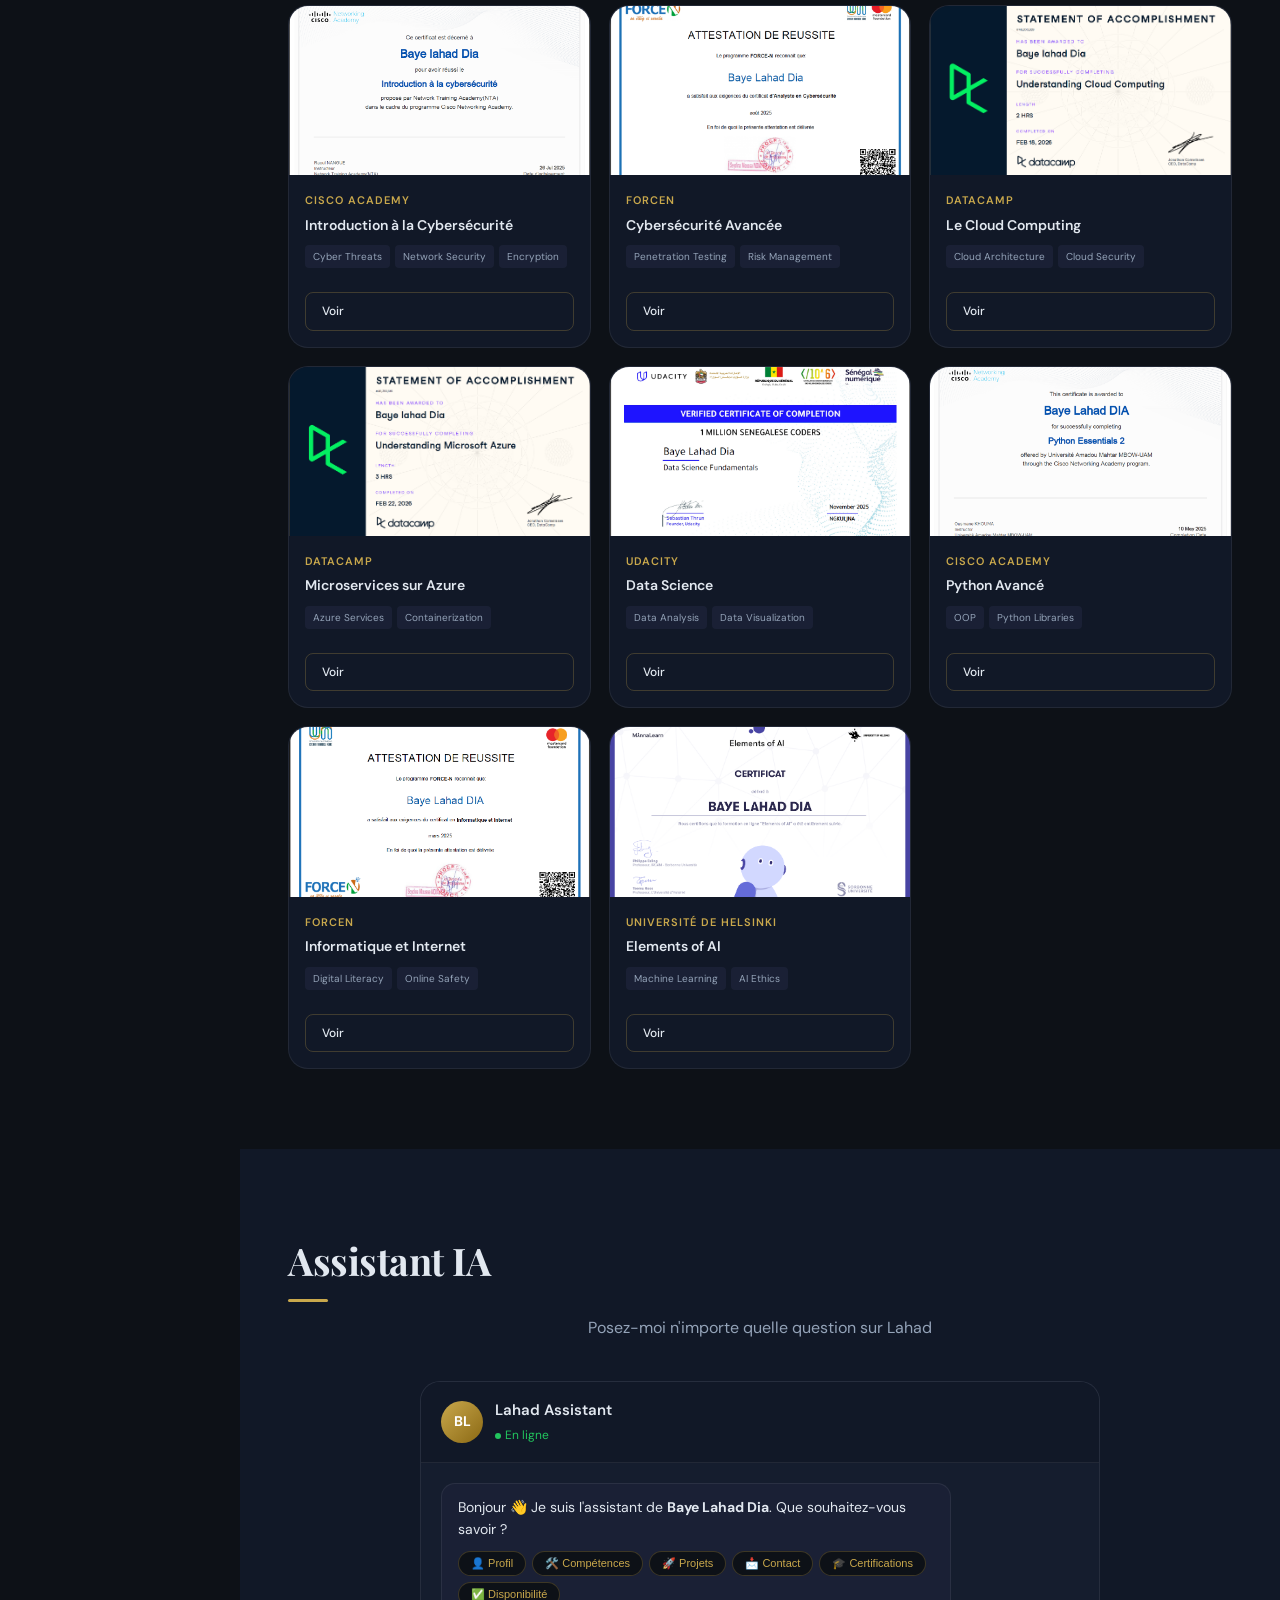
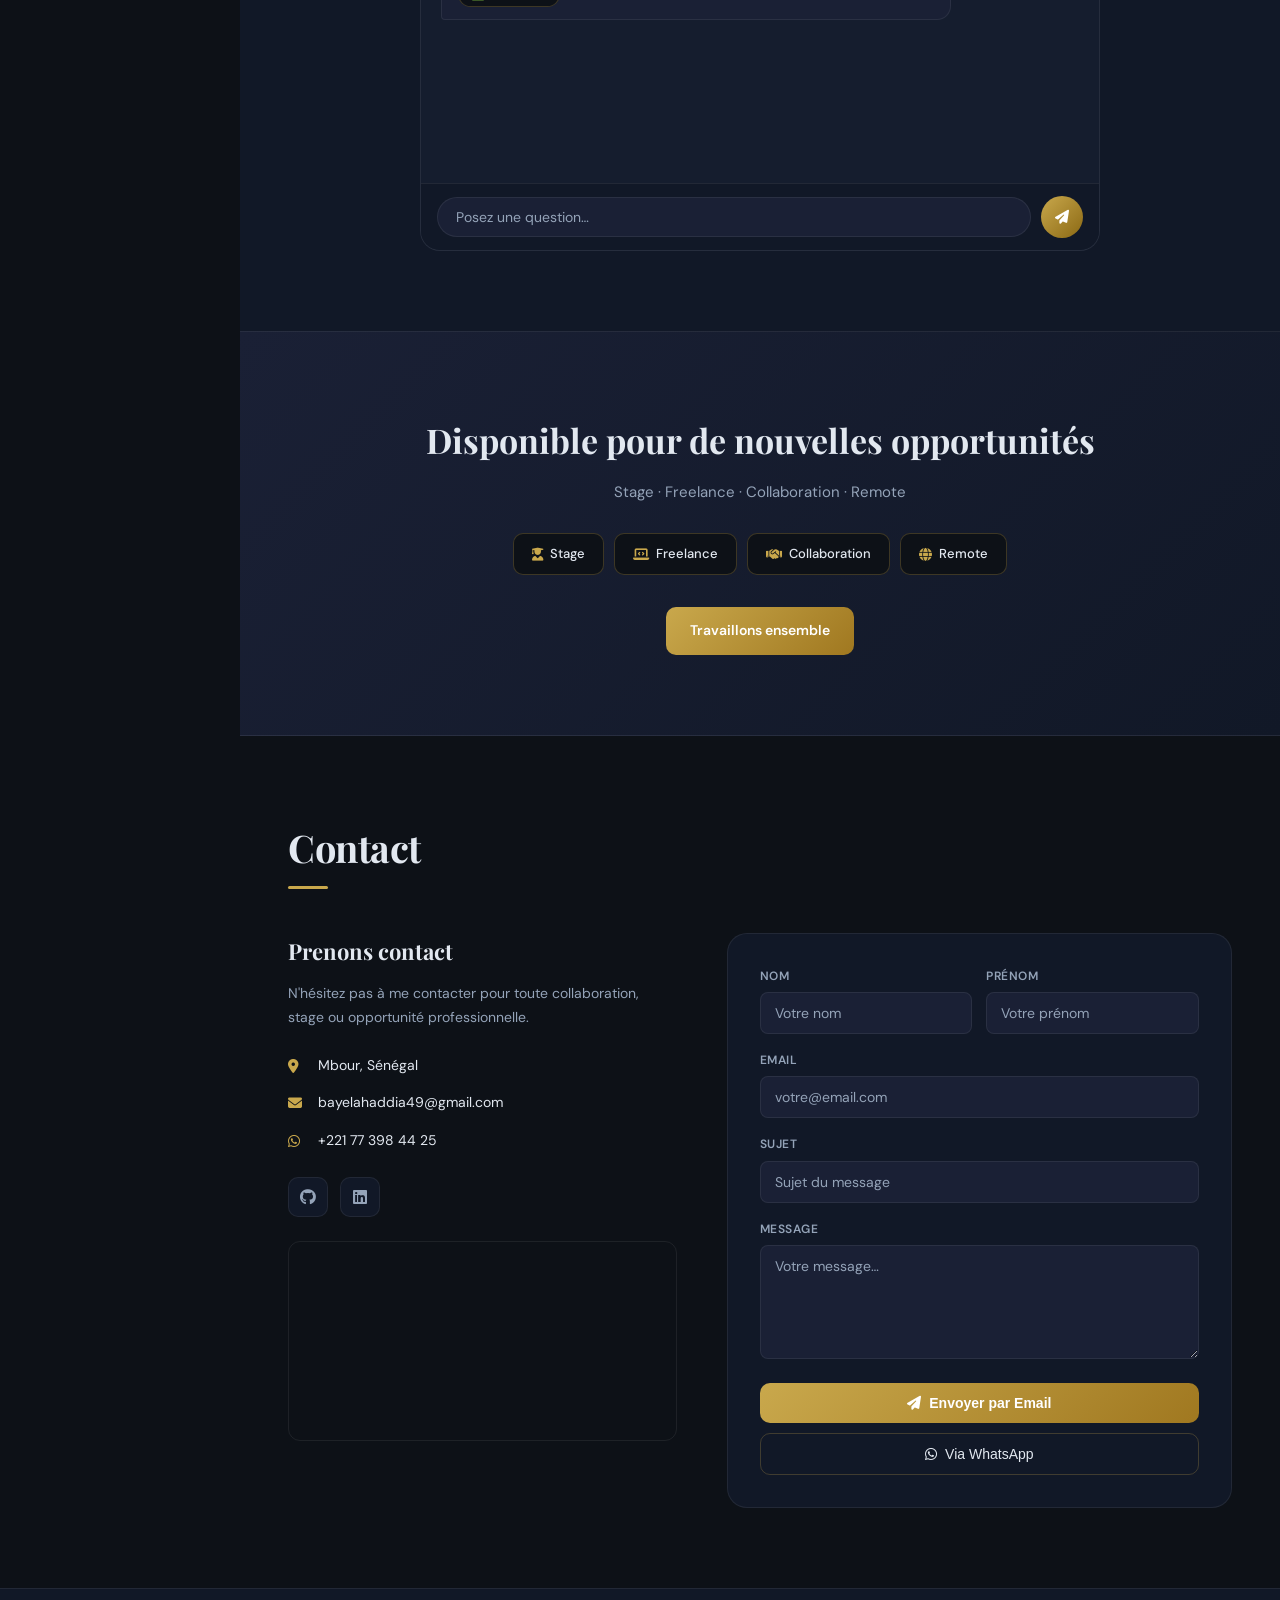
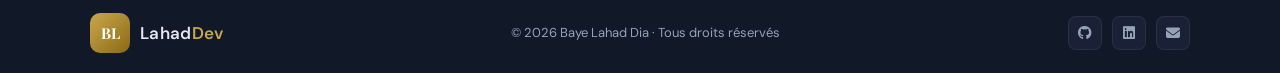
==== commit f1733926: "chargement de fichier ..." ====
--- a/index.html
+++ b/index.html
@@ -1,1800 +1,744 @@
 <!DOCTYPE html>
 <html lang="fr">
 <head>
-    <meta charset="UTF-8">
-    <meta name="viewport" content="width=device-width, initial-scale=1">
-    <title>Portfolio </title>
-    <link rel="stylesheet" href="https://cdnjs.cloudflare.com/ajax/libs/font-awesome/6.5.0/css/all.min.css">
-    
-
-    <!-- Bootstrap CSS -->
-    <link href="https://cdn.jsdelivr.net/npm/bootstrap@5.3.2/dist/css/bootstrap.min.css" rel="stylesheet">
-    <link rel="stylesheet" href="https://cdn.jsdelivr.net/gh/devicons/devicon@latest/devicon.min.css">
-
-    <!-- Fichier CSS personnalisé -->
-    <link rel="stylesheet" href="style.css">
+<meta charset="UTF-8">
+<meta name="viewport" content="width=device-width, initial-scale=1">
+<title>Baye Lahad Dia — Ingénieur SI & Data</title>
+<link rel="preconnect" href="https://fonts.googleapis.com">
+<link rel="preconnect" href="https://fonts.gstatic.com" crossorigin>
+<link href="https://fonts.googleapis.com/css2?family=Playfair+Display:wght@400;600;700&family=DM+Sans:wght@300;400;500;600&family=JetBrains+Mono:wght@400;500&display=swap" rel="stylesheet">
+<link rel="stylesheet" href="https://cdnjs.cloudflare.com/ajax/libs/font-awesome/6.5.0/css/all.min.css">
+<link rel="stylesheet" href="style.css">
 </head>
 <body>
 
-<!-- ========================================= NAVBAR ====================================================================== -->
-
-<nav class="navbar navbar-expand-lg navbar-dark fixed-top custom-navbar">
-    <div class="container">
-        <a class="navbar-brand fw-bold logo" href="#">Lahad<span>Dev</span></a>
-        <div class="nav-item ms-3 theme-toggle-container">
-                    <button id="theme-toggle" class="btn btn-outline-light">
-                        <i class="fa-solid fa-moon"></i>
-                    </button>
-        </div>
-        <button class="navbar-toggler" type="button" data-bs-toggle="collapse" data-bs-target="#navbarNav">
-            <span class="navbar-toggler-icon"></span>
-        </button>
-        <div class="collapse navbar-collapse" id="navbarNav">
-            <ul class="navbar-nav ms-auto">
-                <li class="nav-item">
-                    <a class="nav-link active" href="#accueil">Accueil</a>
-                </li>
-                <li class="nav-item">
-                    <a class="nav-link" href="#a-propos">A propos</a>
-                </li>
-                <li class="nav-item">
-                    <a class="nav-link" href="#skills">Skills</a>
-                </li>
-                <li class="nav-item">
-                    <a class="nav-link" href="#experience">Experiences</a>
-                </li>
-                <li class="nav-item">
-                    <a class="nav-link" href="#formation">Formation</a>
-                </li>
-                <li class="nav-item">
-                    <a class="nav-link" href="#projects">Projects</a>
-                </li>
-                <li class="nav-item">
-                    <a class="nav-link" href="#certifications">Certifications</a>
-                </li>
-                <li class="nav-item">
-                    <a class="nav-link" href="#contact">Contact</a>
-                </li>
-                <!-- BOUTON CV -->
-                <li class="nav-item ms-lg-3">
-                    <a href="images/docs/CV_Lahad_Pro_final.pdf" download class="btn btn-cv">
-                        <i class="fa-solid fa-download"></i> Download CV
-                    </a>
-                </li>
-                <!-- Dark Mode Toggle -->
-                
-            </ul>
-        </div>
-                
-    </div>
-    
+<!-- ====================================================== PROGRESS BAR ===================================================================== -->
+<div class="progress-bar-top" id="progressBar"></div>
+
+<!-- ====================================================== SIDE NAV ===================================================================== -->
+<nav class="sidenav" id="sidenav">
+  <div class="sidenav-brand">
+    <span class="brand-initials">BL</span>
+    <span class="brand-name">Lahad<em>Dev</em></span>
+  </div>
+
+  <ul class="sidenav-links">
+    <li><a href="#hero" class="snav-link active" data-section="hero"><span class="snav-dot"></span><span class="snav-label">Accueil</span></a></li>
+    <li><a href="#about" class="snav-link" data-section="about"><span class="snav-dot"></span><span class="snav-label">À propos</span></a></li>
+    <li><a href="#skills" class="snav-link" data-section="skills"><span class="snav-dot"></span><span class="snav-label">Skills</span></a></li>
+    <li><a href="#experience" class="snav-link" data-section="experience"><span class="snav-dot"></span><span class="snav-label">Expérience</span></a></li>
+    <li><a href="#formation" class="snav-link" data-section="formation"><span class="snav-dot"></span><span class="snav-label">Formation</span></a></li>
+    <li><a href="#projects" class="snav-link" data-section="projects"><span class="snav-dot"></span><span class="snav-label">Projets</span></a></li>
+    <li><a href="#certifications" class="snav-link" data-section="certifications"><span class="snav-dot"></span><span class="snav-label">Certifications</span></a></li>
+    <li><a href="#chatbot" class="snav-link" data-section="chatbot"><span class="snav-dot"></span><span class="snav-label">Assistant IA</span></a></li>
+    <li><a href="#contact" class="snav-link" data-section="contact"><span class="snav-dot"></span><span class="snav-label">Contact</span></a></li>
+  </ul>
+
+  <div class="sidenav-footer">
+    <a href="images/docs/CV_Lahad_Pro_final.pdf" download class="cv-btn">
+      <i class="fa-solid fa-download"></i>Download CV
+    </a>
+    <button class="theme-btn" id="themeToggle" title="Thème">
+      <i class="fa-solid fa-moon"></i>
+    </button>
+  </div>
 </nav>
 
-
-<!------------------------- HERO SECTION ACCEUIL--------------------------------------------------------------------------------------->
-<section id="accueil" class="bg-dark text-white d-flex align-items-center" style="min-height: 100vh;">
-    <div class="container">
-        <div class="row align-items-center">
-
-            <!-- PHOTO -->
-            <!-- <div class="col-md-5 text-center mb-4 mb-md-0">
-                <img src="images/profil.png" alt="Photo de profil" class="img-fluid rounded-circle shadow" style="width: 400px; height: 400px;">
-            </div> -->
-            <div class="col-lg-5 text-center hero-image">
-
-                <div class="profile-wrapper">
-                    <div class="blob"></div>
-
-                    <img src="images/profil.png" class="img-fluid rounded-circle profile-img" alt="Profile">
-                </div>
-
+<!-- ====================================================== MOBILE TOP BAR ===================================================================== -->
+<header class="topbar" id="topbar">
+  <div class="topbar-inner">
+    <span class="brand-initials sm">BL</span>
+    <span class="brand-name">Lahad<em>Dev</em></span>
+    <div class="topbar-actions">
+      <button class="theme-btn" id="themeToggleMobile"><i class="fa-solid fa-moon"></i></button>
+      <button class="burger" id="burger"><span></span><span></span><span></span></button>
+    </div>
+  </div>
+</header>
+
+<!-- Mobile Overlay Menu -->
+<div class="mobile-menu" id="mobileMenu">
+  <ul>
+    <li><a href="#hero" class="mm-link">Accueil</a></li>
+    <li><a href="#about" class="mm-link">À propos</a></li>
+    <li><a href="#skills" class="mm-link">Skills</a></li>
+    <li><a href="#experience" class="mm-link">Expérience</a></li>
+    <li><a href="#formation" class="mm-link">Formation</a></li>
+    <li><a href="#projects" class="mm-link">Projets</a></li>
+    <li><a href="#certifications" class="mm-link">Certifications</a></li>
+    <li><a href="#chatbot" class="mm-link">Assistant IA</a></li>
+    <li><a href="#contact" class="mm-link">Contact</a></li>
+    <li><a href="images/docs/CV_Lahad_Pro_final.pdf" download class="mm-link cv-mm">Télécharger CV</a></li>
+  </ul>
+</div>
+
+<!-- ====================================================== MAIN CONTENT ===================================================================== -->
+<main class="main-content">
+
+  <!-- =================================== HERO ============================================================================ -->
+<section id="hero" class="section hero-section">
+    <div class="hero-bg-grid"></div>
+    <div class="hero-inner">
+      <div class="hero-photo-col">
+        <div class="hero-photo-wrap">
+          <div class="hero-photo-ring"></div>
+          <img src="images/profil.png" alt="Baye Lahad Dia" class="hero-photo">
+          <div class="hero-status">
+            <span class="status-dot"></span>Disponible
+          </div>
+        </div>
+        <div class="hero-socials">
+          <a href="https://github.com/baye333" target="_blank" title="GitHub"><i class="fa-brands fa-github"></i></a>
+          <a href="https://www.linkedin.com/in/baye-lahad-dia-55b35b339" target="_blank" title="LinkedIn"><i class="fa-brands fa-linkedin"></i></a>
+          <a href="mailto:bayelahaddia49@gmail.com" title="Email"><i class="fa-solid fa-envelope"></i></a>
+        </div>
+      </div>
+      <div class="hero-text-col">
+        <p class="hero-eyebrow">Eléve Ingénieur SI & Data</p>
+        <h1 class="hero-name">Baye Lahad<br><em>Dia</em></h1>
+        <p class="hero-desc">
+          Étudiant en 3<sup>e</sup> année d'Ingénierie des Systèmes d'Information et de Données à l'UAM, spécialisé en <strong>Cybersécurité & Réseaux</strong>. Passionné par le développement logiciel, la data et la sécurité des systèmes.
+        </p>
+        <div class="hero-tags">
+          <span>Full Stack Dev</span>
+          <span>Cybersécurité</span>
+          <span>Data</span>
+          <span>Cloud</span>
+          <span>DevOps</span>
+        </div>
+        <div class="hero-actions">
+          <a href="#projects" class="btn-primary-pro">Voir mes projets</a>
+          <a href="#contact" class="btn-ghost-pro">Me contacter</a>
+        </div>
+      </div>
+    </div>
+    <!-- <div class="hero-scroll-hint">
+      <span>Défiler</span>
+      <div class="scroll-line"></div>
+    </div> -->
+</section>
+
+  <!-- =================================== ABOUT ============================================================================ -->
+  <section id="about" class="section about-section">
+    <div class="section-header">
+      <h2 class="section-title">À propos</h2>
+    </div>
+    <div class="about-grid">
+      <div class="about-photo-col fade-in-left">
+        <div class="about-img-frame">
+          <img src="images/moi.png" alt="Lahad en train de coder">
+          <div class="about-img-deco"></div>
+        </div>
+        <div class="about-stats-grid">
+          <div class="astat"><strong>1+</strong><span>An d'expérience</span></div>
+          <div class="astat"><strong>10+</strong><span>Projets réalisés</span></div>
+          <div class="astat"><strong>8+</strong><span>Certifications</span></div>
+          <div class="astat"><strong>12+</strong><span>Technologies</span></div>
+        </div>
+      </div>
+      <div class="about-text-col fade-in-right">
+        <p>Passionné par l'innovation technologique et l'ingénierie logicielle, je suis actuellement étudiant en <strong>Ingénierie des Systèmes d'Information et de Données</strong> à l'Université Amadou Moctar Mbow.</p>
+        <p>Je développe des compétences solides en développement logiciel, cybersécurité, réseaux et analyse de données. J'aime concevoir des solutions numériques performantes et sécurisées capables de résoudre des problèmes concrets.</p>
+        <p>Curieux et motivé, je cherche constamment à améliorer mes compétences techniques et à participer à des projets innovants.</p>
+
+        <h3 class="sub-title">Domaines d'expertise</h3>
+        <div class="domains-row">
+          <div class="domain-pill"><i class="fa-solid fa-code"></i>Full Stack</div>
+          <div class="domain-pill"><i class="fa-solid fa-brain"></i>IA</div>
+          <div class="domain-pill"><i class="fa-solid fa-cloud"></i>Cloud</div>
+          <div class="domain-pill"><i class="fa-solid fa-shield-halved"></i>Cybersécurité</div>
+          <div class="domain-pill"><i class="fa-solid fa-database"></i>Data</div>
+          <div class="domain-pill"><i class="fa-solid fa-cogs"></i>DevOps</div>
+        </div>
+
+        <h3 class="sub-title mt-lg">Technologies principales</h3>
+        <div class="tech-cloud">
+          <span>Python</span><span>JavaScript</span><span>TypeScript</span>
+          <span>HTML5</span><span>CSS3</span><span>Angular</span>
+          <span>Bootstrap</span><span>PHP</span><span>MySQL</span>
+          <span>Linux</span><span>Git</span><span>Docker</span>
+        </div>
+      </div>
+    </div>
+
+    <!-- Services -->
+    <div class="services-grid mt-xl">
+      <h3 class="sub-title centered">Mes Services</h3>
+      <div class="services-row">
+        <div class="service-card">
+          <div class="service-icon-wrap"><i class="fa-solid fa-laptop-code"></i></div>
+          <h4>Développement Web</h4>
+          <p>Applications modernes et responsives avec HTML, CSS, JavaScript et frameworks modernes.</p>
+        </div>
+        <div class="service-card">
+          <div class="service-icon-wrap"><i class="fa-solid fa-cloud-arrow-up"></i></div>
+          <h4>Solutions Cloud</h4>
+          <p>Déploiement et gestion d'applications sur AWS, Azure ou Google Cloud.</p>
+        </div>
+        <div class="service-card">
+          <div class="service-icon-wrap"><i class="fa-solid fa-paint-brush"></i></div>
+          <h4>UI/UX Design</h4>
+          <p>Interfaces utilisateur intuitives et esthétiques avec Figma.</p>
+        </div>
+        <div class="service-card">
+          <div class="service-icon-wrap"><i class="fa-solid fa-network-wired"></i></div>
+          <h4>Administration Réseaux</h4>
+          <p>DNS, FTP, EIGRP, Messagerie, HTTP/S, DHCP et VPN.</p>
+        </div>
+        <div class="service-card">
+          <div class="service-icon-wrap"><i class="fa-solid fa-shield"></i></div>
+          <h4>Cybersécurité</h4>
+          <p>Analyse de sécurité, pare-feux et systèmes de détection d'intrusion.</p>
+        </div>
+      </div>
+    </div>
+  </section>
+
+  <!-- =================================== SKILLS ============================================================================ -->
+  <section id="skills" class="section skills-section">
+    <div class="section-header">
+      <h2 class="section-title">Compétences</h2>
+    </div>
+
+    <div class="skills-tabs">
+      <button class="stab active" data-tab="langages">Langages</button>
+      <button class="stab" data-tab="frontend">Frontend</button>
+      <button class="stab" data-tab="backend">Backend</button>
+      <button class="stab" data-tab="databases">Bases de données</button>
+      <button class="stab" data-tab="tools">Outils & Systèmes</button>
+    </div>
+
+    <div class="skills-content">
+
+      <!-- LANGAGES -->
+      <div class="skill-panel active" id="tab-langages">
+        <div class="skill-bars">
+          <div class="sbar-item" data-pct="90"><div class="sbar-meta"><span>Python</span><span>90%</span></div><div class="sbar-track"><div class="sbar-fill"></div></div></div>
+          <div class="sbar-item" data-pct="80"><div class="sbar-meta"><span>C</span><span>80%</span></div><div class="sbar-track"><div class="sbar-fill"></div></div></div>
+          <div class="sbar-item" data-pct="70"><div class="sbar-meta"><span>Dart</span><span>70%</span></div><div class="sbar-track"><div class="sbar-fill"></div></div></div>
+          <div class="sbar-item" data-pct="65"><div class="sbar-meta"><span>Java</span><span>65%</span></div><div class="sbar-track"><div class="sbar-fill"></div></div></div>
+        </div>
+      </div>
+
+      <!-- FRONTEND -->
+      <div class="skill-panel" id="tab-frontend">
+        <div class="skill-bars">
+          <div class="sbar-item" data-pct="90"><div class="sbar-meta"><span>HTML5</span><span>90%</span></div><div class="sbar-track"><div class="sbar-fill"></div></div></div>
+          <div class="sbar-item" data-pct="85"><div class="sbar-meta"><span>CSS3</span><span>85%</span></div><div class="sbar-track"><div class="sbar-fill"></div></div></div>
+          <div class="sbar-item" data-pct="85"><div class="sbar-meta"><span>JavaScript</span><span>85%</span></div><div class="sbar-track"><div class="sbar-fill"></div></div></div>
+          <div class="sbar-item" data-pct="85"><div class="sbar-meta"><span>TypeScript</span><span>85%</span></div><div class="sbar-track"><div class="sbar-fill"></div></div></div>
+          <div class="sbar-item" data-pct="85"><div class="sbar-meta"><span>Angular</span><span>85%</span></div><div class="sbar-track"><div class="sbar-fill"></div></div></div>
+          <div class="sbar-item" data-pct="85"><div class="sbar-meta"><span>Bootstrap</span><span>85%</span></div><div class="sbar-track"><div class="sbar-fill"></div></div></div>
+          <div class="sbar-item" data-pct="56"><div class="sbar-meta"><span>Tailwind CSS</span><span>56%</span></div><div class="sbar-track"><div class="sbar-fill"></div></div></div>
+          <div class="sbar-item" data-pct="45"><div class="sbar-meta"><span>Next.js</span><span>45%</span></div><div class="sbar-track"><div class="sbar-fill"></div></div></div>
+        </div>
+      </div>
+
+      <!-- BACKEND -->
+      <div class="skill-panel" id="tab-backend">
+        <div class="skill-bars">
+          <div class="sbar-item" data-pct="85"><div class="sbar-meta"><span>Python</span><span>85%</span></div><div class="sbar-track"><div class="sbar-fill"></div></div></div>
+          <div class="sbar-item" data-pct="75"><div class="sbar-meta"><span>JAVA</span><span>75%</span></div><div class="sbar-track"><div class="sbar-fill"></div></div></div>
+          <div class="sbar-item" data-pct="70"><div class="sbar-meta"><span>PHP</span><span>70%</span></div><div class="sbar-track"><div class="sbar-fill"></div></div></div>
+          <div class="sbar-item" data-pct="65"><div class="sbar-meta"><span>Node.js</span><span>65%</span></div><div class="sbar-track"><div class="sbar-fill"></div></div></div>
+          <div class="sbar-item" data-pct="55"><div class="sbar-meta"><span>Express</span><span>55%</span></div><div class="sbar-track"><div class="sbar-fill"></div></div></div>
+        </div>
+      </div>
+
+      <!-- DATABASES -->
+      <div class="skill-panel" id="tab-databases">
+        <div class="skill-bars">
+          <div class="sbar-item" data-pct="75"><div class="sbar-meta"><span>MySQL</span><span>75%</span></div><div class="sbar-track"><div class="sbar-fill"></div></div></div>
+          <div class="sbar-item" data-pct="75"><div class="sbar-meta"><span>Firebase</span><span>75%</span></div><div class="sbar-track"><div class="sbar-fill"></div></div></div>
+          <div class="sbar-item" data-pct="65"><div class="sbar-meta"><span>PostgreSQL</span><span>65%</span></div><div class="sbar-track"><div class="sbar-fill"></div></div></div>
+        </div>
+      </div>
+
+      <!-- TOOLS -->
+      <div class="skill-panel" id="tab-tools">
+        <div class="skill-bars">
+          <div class="sbar-item" data-pct="90"><div class="sbar-meta"><span>Windows</span><span>90%</span></div><div class="sbar-track"><div class="sbar-fill"></div></div></div>
+          <div class="sbar-item" data-pct="85"><div class="sbar-meta"><span>GitHub</span><span>85%</span></div><div class="sbar-track"><div class="sbar-fill"></div></div></div>
+          <div class="sbar-item" data-pct="80"><div class="sbar-meta"><span>Linux</span><span>80%</span></div><div class="sbar-track"><div class="sbar-fill"></div></div></div>
+          <div class="sbar-item" data-pct="80"><div class="sbar-meta"><span>Git</span><span>80%</span></div><div class="sbar-track"><div class="sbar-fill"></div></div></div>
+          <div class="sbar-item" data-pct="75"><div class="sbar-meta"><span>Kanban</span><span>75%</span></div><div class="sbar-track"><div class="sbar-fill"></div></div></div>
+          <div class="sbar-item" data-pct="65"><div class="sbar-meta"><span>Figma</span><span>65%</span></div><div class="sbar-track"><div class="sbar-fill"></div></div></div>
+          <div class="sbar-item" data-pct="65"><div class="sbar-meta"><span>GitLab</span><span>65%</span></div><div class="sbar-track"><div class="sbar-fill"></div></div></div>
+          <div class="sbar-item" data-pct="60"><div class="sbar-meta"><span>Trello</span><span>60%</span></div><div class="sbar-track"><div class="sbar-fill"></div></div></div>
+          <div class="sbar-item" data-pct="50"><div class="sbar-meta"><span>Jira</span><span>50%</span></div><div class="sbar-track"><div class="sbar-fill"></div></div></div>
+        </div>
+      </div>
+
+    </div>
+  </section>
+
+  <!-- =================================== EXPERIENCE ============================================================================ -->
+  <section id="experience" class="section timeline-section">
+    <div class="section-header">
+      <h2 class="section-title">Expérience Académique</h2>
+    </div>
+    <div class="timeline">
+      <div class="tl-item">
+        <div class="tl-dot"></div>
+        <div class="tl-card">
+          <h4>Datacamp & Certifications en ligne</h4>
+          <p>Développement de projets académiques via plateformes d'apprentissage. Participation à des projets open source et collaboration sur GitHub.</p>
+        </div>
+      </div>
+      <div class="tl-item">
+        <div class="tl-dot"></div>
+        <div class="tl-card">
+          <h4>Infrastructures réseaux sécurisées</h4>
+          <p>Conception et sécurisation d'infrastructures réseaux. Configuration de routeurs, commutateurs et pare-feu avec diagnostic Wireshark/nmap.</p>
+        </div>
+      </div>
+      <div class="tl-item">
+        <div class="tl-dot"></div>
+        <div class="tl-card">
+          <h4>Administration de services réseaux</h4>
+          <p>Administration de services DNS, FTP, EIGRP, HTTP/HTTPS, DHCP et VPN. Gestion de serveurs web/bases de données et optimisation des performances.</p>
+        </div>
+      </div>
+      <div class="tl-item">
+        <div class="tl-dot"></div>
+        <div class="tl-card">
+          <h4>Infrastructure PME</h4>
+          <p>Déploiement et sécurisation d'infrastructures pour PME. Configuration de serveurs, interopérabilité Windows/Linux et mise en place CRUD Web.</p>
+        </div>
+      </div>
+      <div class="tl-item">
+        <div class="tl-dot"></div>
+        <div class="tl-card">
+          <h4>Application de gestion des documents académiques</h4>
+          <p>Mise en place d'une infrastructure réseau complète. Développement d'une application web dynamique pour gérer utilisateurs et documents.</p>
+        </div>
+      </div>
+    </div>
+  </section>
+
+  <!-- =================================== FORMATION ============================================================================ -->
+  <section id="formation" class="section timeline-section alt">
+    <div class="section-header">
+      <!-- <span class="section-number">04</span> -->
+      <h2 class="section-title">Formation</h2>
+    </div>
+    <div class="timeline">
+      <div class="tl-item">
+        <div class="tl-dot gold"></div>
+        <div class="tl-card">
+          <h4>Cycle Ingénieur — Systèmes d'Information & Données</h4>
+          <span class="tl-date">Bientôt</span>
+          <p>Université Amadou Moctar Mbow (UAM) – Diamniadio</p>
+        </div>
+      </div>
+      <div class="tl-item">
+        <div class="tl-dot gold"></div>
+        <div class="tl-card">
+          <h4>Analyste en Cybersécurité certifié par FORCEN</h4>
+          <span class="tl-date">2025 – 2026</span>
+          <p>FORCEN · Cybersécurité</p>
+        </div>
+      </div>
+      <div class="tl-item">
+        <div class="tl-dot gold"></div>
+        <div class="tl-card">
+          <h4>Licence 3 en Ingénierie Informatique</h4>
+          <span class="tl-date">2023 – 2026 (en cours)</span>
+          <p>Université Amadou Moctar Mbow (UAM) – Diamniadio · Systèmes d'information et de données</p>
+        </div>
+      </div>
+      <div class="tl-item">
+        <div class="tl-dot gold"></div>
+        <div class="tl-card">
+          <h4>Baccalauréat — Sciences Expérimentales (S2)</h4>
+          <span class="tl-date">2023 – 2024</span>
+          <p>Lycée Alboury Ndiaye – Linguère</p>
+        </div>
+      </div>
+    </div>
+  </section>
+
+  <!-- =================================== PROJECTS ============================================================================ -->
+  <section id="projects" class="section projects-section">
+    <div class="section-header">
+      <!-- <span class="section-number">05</span> -->
+      <h2 class="section-title">Projets</h2>
+    </div>
+
+    <div class="project-filters">
+      <button class="pfilter active" data-filter="all">Tous</button>
+      <button class="pfilter" data-filter="web">Web</button>
+      <button class="pfilter" data-filter="reseau">Réseaux</button>
+      <button class="pfilter" data-filter="python">Python</button>
+    </div>
+
+    <div class="projects-grid" id="projectsGrid">
+
+      <div class="pcard" data-cat="web">
+        <div class="pcard-img"><img src="images/Gestionnaire_taches.png" alt="Gestionnaire de tâches"><div class="pcard-overlay"></div></div>
+        <div class="pcard-body">
+          <h4>Gestionnaire de tâches</h4>
+          <p>Application CRUD complète avec manipulation DOM, gestion d'événements et organisation quotidienne.</p>
+          <div class="pcard-tags"><span>HTML</span><span>CSS</span><span>JavaScript</span><span>PHP</span><span>MySQL</span></div>
+          <div class="pcard-actions">
+            <a href="images/docs/Gestionnaire_taches.docx" target="_blank" class="btn-primary-pro sm">Rapport</a>
+            <a href="https://github.com/baye333/Gestion_t-ches" target="_blank" class="btn-ghost-pro sm"><i class="fa-brands fa-github"></i> Code</a>
+          </div>
+        </div>
+      </div>
+
+      <div class="pcard" data-cat="reseau web">
+        <div class="pcard-img"><img src="images/Projet_smarttech.png" alt="Smarttech"><div class="pcard-overlay"></div></div>
+        <div class="pcard-body">
+          <h4>Application Smarttech</h4>
+          <p>Infrastructure réseau complète (DNS, Samba, SFTP) + application web dynamique de gestion documentaire.</p>
+          <div class="pcard-tags"><span>PHP</span><span>MySQL</span><span>Linux</span><span>Apache</span><span>Nginx</span></div>
+          <div class="pcard-actions">
+            <a href="images/docs/Smarttech.docx" target="_blank" class="btn-primary-pro sm">Rapport</a>
+            <a href="https://github.com/baye333/Smarttech" target="_blank" class="btn-ghost-pro sm"><i class="fa-brands fa-github"></i> Code</a>
+          </div>
+        </div>
+      </div>
+
+      <div class="pcard" data-cat="web">
+        <div class="pcard-img"><img src="images/CV_PROJET.png" alt="SunuCV"><div class="pcard-overlay"></div></div>
+        <div class="pcard-body">
+          <h4>SunuCV — Générateur CV & LM</h4>
+          <p>Création, personnalisation et export PDF de CV avec templates premium, drag & drop et dashboard sécurisé.</p>
+          <div class="pcard-tags"><span>HTML5</span><span>CSS3</span><span>JavaScript</span><span>jsPDF</span></div>
+          <div class="pcard-actions">
+            <a href="https://sunu-cv.vercel.app/" target="_blank" class="btn-primary-pro sm">Demo live</a>
+            <a href="https://github.com/baye333/SunuCV" target="_blank" class="btn-ghost-pro sm"><i class="fa-brands fa-github"></i> Code</a>
+          </div>
+        </div>
+      </div>
+
+      <div class="pcard" data-cat="reseau">
+        <div class="pcard-img"><img src="images/projet_reseaux.png" alt="Projet réseaux"><div class="pcard-overlay"></div></div>
+        <div class="pcard-body">
+          <h4>Infrastructure Réseau Campus</h4>
+          <p>Topologie réseau campus avec OSPF, routeurs Cisco IOS, sécurité MD5/SHA.</p>
+          <div class="pcard-tags"><span>Cisco IOS</span><span>GNS3</span><span>OSPF</span><span>Wireshark</span></div>
+          <div class="pcard-actions">
+            <a href="images/docs/Rapport Examen.docx" target="_blank" class="btn-primary-pro sm">Rapport</a>
+            <a href="https://github.com/baye333/Conception-Infrastructure-R%C3%A9seaux" target="_blank" class="btn-ghost-pro sm"><i class="fa-brands fa-github"></i> Code</a>
+          </div>
+        </div>
+      </div>
+
+      <div class="pcard" data-cat="web">
+        <div class="pcard-img"><img src="images/ClaviRapide.png" alt="ClaviRapide"><div class="pcard-overlay"></div></div>
+        <div class="pcard-body">
+          <h4>ClaviRapide</h4>
+          <p>Plateforme de dactylographie en ligne avec exercices variés et statistiques de performance.</p>
+          <div class="pcard-tags"><span>HTML</span><span>CSS</span><span>JavaScript</span></div>
+          <div class="pcard-actions">
+            <a href="https://clavi-rapide.vercel.app/" target="_blank" class="btn-primary-pro sm">Demo live</a>
+            <a href="https://github.com/baye333/ClaviRapide" target="_blank" class="btn-ghost-pro sm"><i class="fa-brands fa-github"></i> Code</a>
+          </div>
+        </div>
+      </div>
+
+      <div class="pcard" data-cat="python">
+        <div class="pcard-img"><img src="images/Generateur_histoire.png" alt="Générateur d'histoires"><div class="pcard-overlay"></div></div>
+        <div class="pcard-body">
+          <h4>Générateur d'Histoires</h4>
+          <p>Application collaborative de génération de contenus narratifs personnalisés avec POO et interface Tkinter.</p>
+          <div class="pcard-tags"><span>Python</span><span>POO</span><span>Tkinter</span></div>
+          <div class="pcard-actions">
+            <a href="images/docs/Rapport_POO_Projet3.pdf" target="_blank" class="btn-primary-pro sm">Rapport</a>
+            <a href="https://github.com/baye333/Generateur-Histoires" target="_blank" class="btn-ghost-pro sm"><i class="fa-brands fa-github"></i> Code</a>
+          </div>
+        </div>
+      </div>
+
+      <div class="pcard" data-cat="web">
+        <div class="pcard-img"><img src="images/Meteo.png" alt="Application météo"><div class="pcard-overlay"></div></div>
+        <div class="pcard-body">
+          <h4>Application Météo</h4>
+          <p>Prévisions météo en temps réel via API OpenWeather, interface Angular responsive.</p>
+          <div class="pcard-tags"><span>Angular</span><span>TypeScript</span><span>OpenWeather API</span></div>
+          <div class="pcard-actions">
+            <a href="https://meteo-ang.onrender.com/" target="_blank" class="btn-primary-pro sm">Demo live</a>
+            <a href="https://github.com/baye333/Meteo_Angular" target="_blank" class="btn-ghost-pro sm"><i class="fa-brands fa-github"></i> Code</a>
+          </div>
+        </div>
+      </div>
+
+      <div class="pcard" data-cat="web">
+        <div class="pcard-img"><img src="images/application_API.png" alt="Developer Quotes API"><div class="pcard-overlay"></div></div>
+        <div class="pcard-body">
+          <h4>Developer Quotes API</h4>
+          <p>API REST pour citations de développeurs + interface React pour explorer et filtrer.</p>
+          <div class="pcard-tags"><span>Node.js</span><span>Express</span><span>React</span><span>Tailwind</span></div>
+          <div class="pcard-actions">
+            <a href="https://github.com/baye333/API_Citations" target="_blank" class="btn-primary-pro sm">Demo live</a>
+            <a href="https://github.com/baye333/API_Citations" target="_blank" class="btn-ghost-pro sm"><i class="fa-brands fa-github"></i> Code</a>
+          </div>
+        </div>
+      </div>
+
+    </div>
+
+    <!-- Projets en cours -->
+    <div class="ongoing-block mt-xl">
+      <h3 class="sub-title centered">En cours</h3>
+      <div class="ongoing-row">
+        <div class="ongoing-card">
+          <span class="badge-inprogress">En cours</span>
+          <h4>Plateforme E-learning</h4>
+          <p>Gestion des cours en ligne, utilisateurs et contenus pédagogiques.</p>
+          <div class="pcard-tags"><span>HTML</span><span>CSS</span><span>PHP</span><span>MySQL</span></div>
+        </div>
+        <div class="ongoing-card">
+          <span class="badge-inprogress">En cours</span>
+          <h4>Dashboard Data Analytics</h4>
+          <p>Tableau de bord interactif pour visualiser et analyser des données en temps réel.</p>
+          <div class="pcard-tags"><span>Python</span><span>Pandas</span><span>Flask</span><span>Chart.js</span></div>
+        </div>
+        <div class="ongoing-card">
+          <span class="badge-inprogress">En cours</span>
+          <h4>Infrastructure Cloud Sécurisée</h4>
+          <p>Architecture cloud sécurisée avec gestion des accès et surveillance réseau.</p>
+          <div class="pcard-tags"><span>AWS</span><span>Docker</span><span>Linux</span></div>
+        </div>
+      </div>
+    </div>
+  </section>
+
+  <!-- ================================================ GITHUB ================================================================================== -->
+  <section id="github" class="section github-section">
+    <div class="section-header">
+      <h2 class="section-title">GitHub Activity</h2>
+    </div>
+    <div class="github-graph-wrap">
+      <img src="https://github-readme-activity-graph.vercel.app/graph?username=baye333&theme=tokyo-night" alt="GitHub Activity" class="github-graph-img">
+    </div>
+    <div class="text-center mt-lg">
+      <a href="https://github.com/baye333" target="_blank" class="btn-primary-pro">
+        <i class="fa-brands fa-github"></i> Voir mon GitHub
+      </a>
+    </div>
+  </section>
+
+  <!-- ================================================ CERTIFICATIONS ============================================================================ -->
+  <section id="certifications" class="section certs-section">
+    <div class="section-header">
+      <!-- <span class="section-number">06</span> -->
+      <h2 class="section-title">Certifications</h2>
+    </div>
+    <div class="certs-grid">
+
+      <div class="cert-card">
+        <div class="cert-img"><img src="images/into_to_cyber.png" alt="Cybersécurité Cisco"></div>
+        <div class="cert-body">
+          <span class="cert-issuer">Cisco Academy</span>
+          <h4>Introduction à la Cybersécurité</h4>
+          <div class="cert-tags"><span>Cyber Threats</span><span>Network Security</span><span>Encryption</span></div>
+          <a href="images/into_to_cyber.png" target="_blank" class="btn-ghost-pro sm mt-sm">Voir</a>
+        </div>
+      </div>
+
+      <div class="cert-card">
+        <div class="cert-img"><img src="images/cybersecurité.png" alt="Cybersécurité avancée"></div>
+        <div class="cert-body">
+          <span class="cert-issuer">FORCEN</span>
+          <h4>Cybersécurité Avancée</h4>
+          <div class="cert-tags"><span>Penetration Testing</span><span>Risk Management</span></div>
+          <a href="images/cybersecurité.png" target="_blank" class="btn-ghost-pro sm mt-sm">Voir</a>
+        </div>
+      </div>
+
+      <div class="cert-card">
+        <div class="cert-img"><img src="images/cloud_computing.png" alt="Cloud Computing"></div>
+        <div class="cert-body">
+          <span class="cert-issuer">Datacamp</span>
+          <h4>Le Cloud Computing</h4>
+          <div class="cert-tags"><span>Cloud Architecture</span><span>Cloud Security</span></div>
+          <a href="images/cloud_computing.png" target="_blank" class="btn-ghost-pro sm mt-sm">Voir</a>
+        </div>
+      </div>
+
+      <div class="cert-card">
+        <div class="cert-img"><img src="images/micro_azure.png" alt="Microservices Azure"></div>
+        <div class="cert-body">
+          <span class="cert-issuer">Datacamp</span>
+          <h4>Microservices sur Azure</h4>
+          <div class="cert-tags"><span>Azure Services</span><span>Containerization</span></div>
+          <a href="images/micro_azure.png" target="_blank" class="btn-ghost-pro sm mt-sm">Voir</a>
+        </div>
+      </div>
+
+      <div class="cert-card">
+        <div class="cert-img"><img src="images/udacity.png" alt="Data Science"></div>
+        <div class="cert-body">
+          <span class="cert-issuer">Udacity</span>
+          <h4>Data Science</h4>
+          <div class="cert-tags"><span>Data Analysis</span><span>Data Visualization</span></div>
+          <a href="images/udacity.png" target="_blank" class="btn-ghost-pro sm mt-sm">Voir</a>
+        </div>
+      </div>
+
+      <div class="cert-card">
+        <div class="cert-img"><img src="images/python2.png" alt="Python avancé"></div>
+        <div class="cert-body">
+          <span class="cert-issuer">Cisco Academy</span>
+          <h4>Python Avancé</h4>
+          <div class="cert-tags"><span>OOP</span><span>Python Libraries</span></div>
+          <a href="images/python2.png" target="_blank" class="btn-ghost-pro sm mt-sm">Voir</a>
+        </div>
+      </div>
+
+      <div class="cert-card">
+        <div class="cert-img"><img src="images/info_et_internet.png" alt="Informatique et internet"></div>
+        <div class="cert-body">
+          <span class="cert-issuer">FORCEN</span>
+          <h4>Informatique et Internet</h4>
+          <div class="cert-tags"><span>Digital Literacy</span><span>Online Safety</span></div>
+          <a href="images/info_et_internet.png" target="_blank" class="btn-ghost-pro sm mt-sm">Voir</a>
+        </div>
+      </div>
+
+      <div class="cert-card">
+        <div class="cert-img"><img src="images/certificate-elements-of-ai-fr.png" alt="Elements of AI"></div>
+        <div class="cert-body">
+          <span class="cert-issuer">Université de Helsinki</span>
+          <h4>Elements of AI</h4>
+          <div class="cert-tags"><span>Machine Learning</span><span>AI Ethics</span></div>
+          <a href="images/certificate-elements-of-ai-fr.png" target="_blank" class="btn-ghost-pro sm mt-sm">Voir</a>
+        </div>
+      </div>
+
+    </div>
+  </section>
+
+  <!-- =================================== CHATBOT ============================================================================ -->
+  <section id="chatbot" class="section chatbot-section">
+    <div class="section-header">
+      <!-- <span class="section-number">07</span> -->
+      <h2 class="section-title">Assistant IA</h2>
+    </div>
+    <p class="section-desc">Posez-moi n'importe quelle question sur Lahad</p>
+
+    <div class="chat-wrap">
+      <div class="chat-head">
+        <div class="chat-avatar">BL</div>
+        <div>
+          <p class="chat-name">Lahad Assistant</p>
+          <p class="chat-online"><span class="online-dot"></span>En ligne</p>
+        </div>
+      </div>
+      <div class="chat-body" id="chatMessages">
+        <div class="chat-msg bot">
+          <p>Bonjour 👋 Je suis l'assistant de <strong>Baye Lahad Dia</strong>. Que souhaitez-vous savoir ?</p>
+          <div class="quick-btns">
+            <button onclick="askQuestion('Qui es-tu ?')">👤 Profil</button>
+            <button onclick="askQuestion('Quelles sont tes compétences ?')">🛠️ Compétences</button>
+            <button onclick="askQuestion('Quels sont tes projets ?')">🚀 Projets</button>
+            <button onclick="askQuestion('Comment te contacter ?')">📩 Contact</button>
+            <button onclick="askQuestion('Quelles sont tes certifications ?')">🎓 Certifications</button>
+            <button onclick="askQuestion('Es-tu disponible ?')">✅ Disponibilité</button>
+          </div>
+        </div>
+      </div>
+      <div class="chat-foot">
+        <input type="text" id="chatInput" placeholder="Posez une question…" onkeydown="if(event.key==='Enter') sendChat()">
+        <button class="chat-send" onclick="sendChat()"><i class="fa-solid fa-paper-plane"></i></button>
+      </div>
+    </div>
+  </section>
+
+  <!-- =================================== AVAILABILITY ============================================================================ -->
+  <section id="availability" class="section avail-section">
+    <div class="avail-inner">
+      <h2 class="avail-title">Disponible pour de nouvelles opportunités</h2>
+      <p>Stage · Freelance · Collaboration · Remote</p>
+      <div class="avail-badges">
+        <span class="avail-badge"><i class="fa-solid fa-user-graduate"></i>Stage</span>
+        <span class="avail-badge"><i class="fa-solid fa-laptop-code"></i>Freelance</span>
+        <span class="avail-badge"><i class="fa-solid fa-handshake"></i>Collaboration</span>
+        <span class="avail-badge"><i class="fa-solid fa-globe"></i>Remote</span>
+      </div>
+      <a href="#contact" class="btn-primary-pro">Travaillons ensemble</a>
+    </div>
+  </section>
+
+  <!-- =================================== CONTACT ============================================================================ -->
+  <section id="contact" class="section contact-section">    
+    <div class="section-header">
+      <!-- <span class="section-number">08</span> -->
+      <h2 class="section-title">Contact</h2>
+    </div>
+    <div class="contact-grid">
+      <div class="contact-info">
+        <h3>Prenons contact</h3>
+        <p>N'hésitez pas à me contacter pour toute collaboration, stage ou opportunité professionnelle.</p>
+        <div class="contact-detail"><i class="fa-solid fa-location-dot"></i><span>Mbour, Sénégal</span></div>
+        <div class="contact-detail"><i class="fa-solid fa-envelope"></i><a href="mailto:bayelahaddia49@gmail.com">bayelahaddia49@gmail.com</a></div>
+        <div class="contact-detail"><i class="fa-brands fa-whatsapp"></i><a href="https://wa.me/221773984425" target="_blank">+221 77 398 44 25</a></div>
+        <div class="contact-socials">
+          <a href="https://github.com/baye333" target="_blank"><i class="fa-brands fa-github"></i></a>
+          <a href="https://www.linkedin.com/in/baye-lahad-dia-55b35b339" target="_blank"><i class="fa-brands fa-linkedin"></i></a>
+        </div>
+        <div class="contact-map">
+          <iframe src="https://www.google.com/maps?q=Dakar,Senegal&output=embed" loading="lazy"></iframe>
+        </div>
+      </div>
+      <div class="contact-form-col">
+        <form id="contactForm">
+          <div class="form-row">
+            <div class="fgroup">
+              <label>Nom</label>
+              <input type="text" name="nom" placeholder="Votre nom" required>
             </div>
-
-            <!-- TEXTE -->
-            <div class="col-md-7 text-center text-md-start">
-                <h1 class="fw-bold reveal">Hi, I'm <br> <span class="text-primary reveal delay-1"><span class="letter">B</span>aye <span class="letter">L</span>ahad <span class="letter">D</span>ia</span></h1>
-                <h4 class="reveal delay-2 anime ">Élève Ingénieur SI & Data</h4>
-
-                <p class="mt-3 reveal delay-3" style="font-weight: bold; font-size: larger; font-family: 'Segoe UI', Tahoma, Geneva, Verdana, sans-serif;">
-                    <span class="text-primary">Étudiant en troisième année d’Ingénierie des Systèmes d’Information 
-                    et de Données</span>, spécialisé en Cybersécurité & Réseaux.
-                    Passionné par le développement logiciel, la data et la sécurité des systèmes.
-                </p>
-
-                <!-- RÉSEAUX SOCIAUX -->
-                <div class="my-3 reveal delay-4 social-icons">
-                    <a href="https://github.com/baye333" target="_blank" class="text-white me-4 fs-4">
-                        <i class="fa-brands fa-github"></i>
-                    </a>
-                    <a href="https://www.linkedin.com/in/baye-lahad-dia-55b35b339" target="_blank" class="text-white me-4 fs-4">
-                        <i class="fa-brands fa-linkedin"></i>
-                    </a>
-                    <a href="mailto:bayelahaddia49@gmail.com" class="text-white fs-4">
-                        <i class="fa-solid fa-envelope"></i>
-                    </a>
-                </div>
-
-                <!-- BOUTONS -->
-                <div class="mt-5 reveal delay-5 button-group">
-                    <a href="#a-propos" class="btn btn-primary me-3 px-4 btn-color">
-                        À propos
-                    </a>
-                    <a href="#contact" class="btn btn-outline-light px-4 btn-color">
-                        Contact
-                    </a>
-                </div>
-
+            <div class="fgroup">
+              <label>Prénom</label>
+              <input type="text" name="prenom" placeholder="Votre prénom" required>
             </div>
-        </div>
-    </div>
-</section>
-
-<!-- ================================== A PROPOS ================================================================ -->
-<section id="a-propos" class="about-section py-5">
-    <div class="container">
-        <h2 class="text-center mb-5 section-title">À propos</h2>
-        <div class="row align-items-center">
-            <!-- IMAGE -->
-            <div class="col-lg-5 text-center mb-4 mb-lg-0 reveal-left">
-                <div class="about-img-wrapper">
-                    <div class="about-blob"></div>
-                    <img src="images/moi.png" alt="Moi en train de coder" class="img-fluid about-img">
-                </div>
-            </div>
-            <!-- TEXTE -->
-             <div class="col-lg-7 reveal-right">
-                <p>
-                    Passionné par l’innovation technologique et l’ingénierie logicielle,
-                    <span class="highlight">je suis actuellement étudiant en Ingénierie des Systèmes d’Information</span>
-                    et de Données à l’Université Amadou Moctar Mbow.
-                </p>
-
-                <p>
-                Je développe des compétences solides en développement logiciel,
-                cybersécurité, réseaux et analyse de données. J’aime concevoir
-                des solutions numériques performantes et sécurisées capables
-                de résoudre des problèmes concrets.
-                </p>
-
-                <p>
-                Curieux et motivé, je cherche constamment à améliorer mes
-                compétences techniques et à participer à des projets innovants
-                dans le domaine de la technologie.
-                </p>
-            </div>
-        </div>
-        <!-- DOMAINES D'EXPERTISE -->
-         <div class="mt-5">
-            <h3 class="text-center mb-4 section-subtitle">Domaines d'expertise</h3>
-            <div class="row g-4 text-center">
-                <div class="col-md-4 col-lg-2">
-                    <div class="domain-card">
-                        <i class="fa-solid fa-code domain-icon"></i>
-                        <h6>Développement Full Stack</h6>
-                    </div>
-                </div>
-                <div class="col-md-4 col-lg-2">
-                    <div class="domain-card">
-                        <i class="fa-solid fa-brain domain-icon"></i>
-                        <h6>Intelligence Artificielle</h6>
-                    </div>
-                </div>
-                <div class="col-md-4 col-lg-2">
-                    <div class="domain-card">
-                        <i class="fa-solid fa-cloud domain-icon"></i>
-                        <h6>Cloud Computing</h6>
-                    </div>
-                </div>
-                <div class="col-md-4 col-lg-2">
-                    <div class="domain-card">
-                        <i class="fa-solid fa-shield-halved domain-icon"></i>
-                        <h6>Reseaux et  Cybersécurité</h6>
-                    </div>
-                </div>
-                <div class="col-md-4 col-lg-2">
-                    <div class="domain-card">
-                        <i class="fa-solid fa-database domain-icon"></i>
-                        <h6>Data</h6>
-                    </div>
-                </div>
-                <div class="col-md-4 col-lg-2">
-                    <div class="domain-card">
-                        <i class="fa-solid fa-cogs domain-icon"></i>
-                        <h6>DevOps</h6>
-                    </div>
-                </div>
-            </div>
-        </div>
-        <!-- SERVICES -->
-         <div class="mt-5">
-            <h3 class="text-center mb-4 section-subtitle">Mes Services</h3>
-            <div class="row g-4">
-                <div class="col-md-4">
-                    <div class="service-card text-center">
-                        <i class="fa-solid fa-laptop-code service-icon"></i>
-                        <h5>Développement Web</h5>
-                        <p>
-                            Création d’applications web modernes et responsives
-                            avec HTML, CSS, JavaScript et frameworks modernes.
-                        </p>
-                    </div>
-                </div>
-                    <div class="col-md-4">
-                        <div class="service-card text-center">
-                            <i class="fa-solid fa-cloud-arrow-up service-icon"></i>
-                            <h5>Solutions Cloud</h5>
-
-                            <p>
-                            Déploiement et gestion d’applications sur des plateformes cloud comme AWS, Azure ou Google Cloud
-                            </p>
-                        </div>
-                    </div>
-                     <div class="col-md-4">
-                        <div class="service-card text-center">
-                            <i class="fa-solid fa-paint-brush service-icon"></i>
-                            <h5>UI/UX Design</h5>
-
-                            <p>
-                            Conception d’interfaces utilisateur intuitives et esthétiques avec Figma
-                            </p>
-                        </div>
-                    </div>
-
-                    <div class="col-md-4">
-                    <div class="service-card text-center">
-                        <i class="fa-solid fa-network-wired service-icon"></i>
-                        <h5>Administration Réseaux</h5>
-
-                            <p>
-                            L'administration de services réseaux tels que DNS, FTP, EIGRP, Service de Messagerie, HTTP, HTTPS, DHCP et VPN
-                            </p>
-                        </div>
-                    </div>
-                    <div class="col-md-4">
-                        <div class="service-card text-center">
-                            <i class="fa-solid fa-shield service-icon"></i>
-                            <h5>Cybersécurité</h5>
-
-                                <p>
-                                Analyse de sécurité, bonnes pratiques
-                                et protection des systèmes informatiques comme les pare-feux et les systèmes de détection d'intrusion.
-                                </p>
-                            </div>
-                        </div>
-                    </div>
-                </div>
-    </div> 
-    <!-- ================= STATISTIQUES ================= -->
-     <div class="about-stats mt-5">
-        <h3 class="text-center mb-5 section-subtitle">Quelques chiffres</h3>
-        <div class="row text-center g-4">
-            <!-- EXPERIENCE -->
-             <div class="col-md-3">
-                <div class="stat-card">
-                    <i class="fa-solid fa-briefcase stat-icon"></i>
-                    <h2 class="stat-number">1+</h2>
-                    <p>Années d'expérience</p>
-                </div>
-            </div>
-            <!-- PROJETS -->
-             <div class="col-md-3">
-                <div class="stat-card">
-                    <i class="fa-solid fa-code stat-icon"></i>
-                    <h2 class="stat-number">3+</h2>
-                    <p>Projets réalisés</p>
-                </div>
-            </div>
-            <!-- CERTIFICATIONS -->
-             <div class="col-md-3">
-                <div class="stat-card">
-                    <i class="fa-solid fa-certificate stat-icon"></i>
-                    <h2 class="stat-number">8+</h2>
-                    <p>Certifications</p>
-                </div>
-            </div>
-            <!-- TECHNOLOGIES -->
-             <div class="col-md-3">
-                <div class="stat-card">
-                    <i class="fa-solid fa-layer-group stat-icon"></i>
-                    <h2 class="stat-number">12+</h2>
-                    <p>Technologies utilisées</p>
-                </div>
-            </div>
-        </div>
-    </div>
-    <!-- ================= TECHNOLOGIES PRINCIPALES ================= -->
-     <div class="main-tech mt-5">
-        <h3 class="text-center mb-4 section-subtitle">Technologies principales</h3>
-        <div class="tech-list text-center">
-            <span class="tech-badge">Python</span>
-            <span class="tech-badge">JavaScript</span>
-            <span class="tech-badge">TypeScript</span>
-            <span class="tech-badge">HTML5</span>
-            <span class="tech-badge">CSS3</span>
-            <span class="tech-badge">Bootstrap</span>
-            <span class="tech-badge">PHP</span>
-            <span class="tech-badge">MySQL</span>
-            <span class="tech-badge">Linux</span>
-            <span class="tech-badge">Git</span>
-            <span class="tech-badge">GitHub</span>
-            <span class="tech-badge">Cloud</span>
-        </div>
-    </div>
-</section>
-
-<!-- ======================================= PROCESS ======================================================================================== -->
-<section id="process" class="process-section py-5">
-    <div class="container">
-        <h2 class="text-center section-title mb-5">Mon Process de Travail</h2>
-
-        <div class="row justify-content-center">
-
-            <!-- ETAPE 1 -->
-            <div class="col-lg-3 col-md-6 mb-4 reveal-process">
-                <div class="process-card text-center">
-                    <div class="process-icon">
-                        <i class="fa-solid fa-magnifying-glass"></i>
-                    </div>
-                    <h5>Analyse</h5>
-                    <p>
-                        Compréhension du besoin, définition des objectifs
-                        et analyse des contraintes techniques.
-                    </p>
-                </div>
-            </div>
-
-            <!-- ETAPE 2 -->
-            <div class="col-lg-3 col-md-6 mb-4 reveal-process">
-                <div class="process-card text-center">
-                    <div class="process-icon">
-                        <i class="fa-solid fa-pen-ruler"></i>
-                    </div>
-                    <h5>Conception</h5>
-                    <p>
-                        Création de l’architecture, design UI/UX
-                        et planification du projet.
-                    </p>
-                </div>
-            </div>
-
-            <!-- ETAPE 3 -->
-            <div class="col-lg-3 col-md-6 mb-4 reveal-process">
-                <div class="process-card text-center">
-                    <div class="process-icon">
-                        <i class="fa-solid fa-code"></i>
-                    </div>
-                    <h5>Développement</h5>
-                    <p>
-                        Implémentation des fonctionnalités
-                        avec des technologies modernes.
-                    </p>
-                </div>
-            </div>
-
-            <!-- ETAPE 4 -->
-            <div class="col-lg-3 col-md-6 mb-4 reveal-process">
-                <div class="process-card text-center">
-                    <div class="process-icon">
-                        <i class="fa-solid fa-vial"></i>
-                    </div>
-                    <h5>Tests</h5>
-                    <p>
-                        Vérification, correction des bugs
-                        et optimisation des performances.
-                    </p>
-                </div>
-            </div>
-
-            <!-- ETAPE 5 -->
-            <div class="col-lg-3 col-md-6 mb-4 reveal-process">
-                <div class="process-card text-center">
-                    <div class="process-icon">
-                        <i class="fa-solid fa-rocket"></i>
-                    </div>
-                    <h5>Déploiement</h5>
-                    <p>
-                        Mise en ligne du projet et suivi
-                        pour garantir sa stabilité.
-                    </p>
-                </div>
-            </div>
-
-        </div>
-    </div>
-</section>
-
-
-<!-- ======================================= SKILLS ======================================================================================== -->
-<section id="skills" class="skills-section py-5">
-    <div class="container">
-        <h2 class="text-center section-title mb-5">Skills</h2>
-        <!-- ================= LANGAGES de PROGRAMATION ================= -->
-         <h4 class="skill-group-title">Langages de Programmation</h4>
-         <div class="row">
-            <div class="col-md-6 mb-4 reveal-skill">
-                <div class="skill-card">
-                    <div class="skill-header">
-                        <i class="fa-brands fa-python skill-icon"></i>
-                        <h5>Python</h5>
-                        <span>90%</span>
-                    </div>
-                    <div class="progress">
-                        <div class="progress-bar skill-bar" data-width="90%"></div>
-                    </div>
-                </div>
-            </div>
-            <div class="col-md-6 mb-4 reveal-skill">
-                <div class="skill-card">
-                    <div class="skill-header">
-                        <i class="fa-brands fa-js skill-icon"></i>
-                        <h5>C</h5>
-                        <span>80%</span>
-                    </div>
-                    <div class="progress">
-                        <div class="progress-bar skill-bar" data-width="80%"></div>
-                    </div>
-                </div>
-            </div>
-            <div class="col-md-6 mb-4 reveal-skill">
-                <div class="skill-card">
-                    <div class="skill-header">
-                        <i class="fa-brands fa-dart skill-icon"></i>
-                        <h5>Dart</h5>
-                        <span>70%</span>
-                    </div>
-                    <div class="progress">
-                        <div class="progress-bar skill-bar" data-width="70%"></div>
-                    </div>
-                </div>
-            </div>
-            <div class="col-md-6 mb-4 reveal-skill">
-                <div class="skill-card">
-                    <div class="skill-header">
-                        <i class="fa-brands fa-java skill-icon"></i>
-                        <h5>Java</h5>
-                        <span>65%</span>
-                    </div>
-                    <div class="progress">
-                        <div class="progress-bar skill-bar" data-width="65%"></div>
-                    </div>
-                </div>
-            </div>
-        </div>
-        <!-- ================= FRONTEND ================= -->
-         <h4 class="skill-group-title mt-5">Outils de développement Frontend</h4>
-         <div class="row">
-            <div class="col-md-6 mb-4 reveal-skill">
-                <div class="skill-card">
-                    <div class="skill-header">
-                        <i class="fa-brands fa-html5 skill-icon"></i>
-                        <h5>HTML</h5>
-                        <span>90%</span>
-                    </div>
-                    <div class="progress">
-                        <div class="progress-bar skill-bar" data-width="90%"></div>
-                    </div>
-                </div>
-            </div>
-            <div class="col-md-6 mb-4 reveal-skill">
-                <div class="skill-card">
-                    <div class="skill-header">
-                        <i class="fa-brands fa-css3-alt skill-icon"></i>
-                        <h5>CSS</h5>
-                        <span>85%</span>
-                    </div>
-                    <div class="progress">
-                        <div class="progress-bar skill-bar" data-width="85%"></div>
-                    </div>
-                </div>
-            </div>
-            <div class="col-md-6 mb-4 reveal-skill">
-                <div class="skill-card">
-                    <div class="skill-header">
-                        <i class="fa-brands fa-bootstrap skill-icon"></i>
-                        <h5>Bootstrap</h5>
-                        <span>85%</span>
-                    </div>
-                    <div class="progress">
-                        <div class="progress-bar skill-bar" data-width="85%"></div>
-                    </div>
-                </div>
-            </div>
-            <div class="col-md-6 mb-4 reveal-skill">
-                <div class="skill-card">
-                    <div class="skill-header">
-                        <i class="fa-brands fa-javascript skill-icon"></i>
-                        <h5>JavaScript</h5>
-                        <span>85%</span>
-                    </div>
-                    <div class="progress">
-                        <div class="progress-bar skill-bar" data-width="85%"></div>
-                    </div>
-                </div>
-            </div>
-            <div class="col-md-6 mb-4 reveal-skill">
-                <div class="skill-card">
-                    <div class="skill-header">
-                        <i class="fa-brands fa-typescript skill-icon"></i>
-                        <h5>TypeScript</h5>
-                        <span>85%</span>
-                    </div>
-                    <div class="progress">
-                        <div class="progress-bar skill-bar" data-width="85%"></div>
-                    </div>
-                </div>
-            </div>
-            <div class="col-md-6 mb-4 reveal-skill">
-                <div class="skill-card">
-                    <div class="skill-header">
-                        <i class="fa-brands fa-angular skill-icon"></i>
-                        <h5>Angular</h5>
-                        <span>85%</span>
-                    </div>
-                    <div class="progress">
-                        <div class="progress-bar skill-bar" data-width="85%"></div>
-                    </div>
-                </div>
-            </div>
-            <div class="col-md-6 mb-4 reveal-skill">
-                <div class="skill-card">
-                    <div class="skill-header">
-                        <i class="fa-brands fa-nextjs skill-icon"></i>
-                        <h5>NextJS</h5>
-                        <span>45%</span>
-                    </div>
-                    <div class="progress">
-                        <div class="progress-bar skill-bar" data-width="45%"></div>
-                    </div>
-                </div>
-            </div>
-        </div>
-
-         <!-- ================= BACKEND ================= -->
-         <h4 class="skill-group-title mt-5">Outils de développement Backend</h4>
-         <div class="row">
-            <div class="col-md-6 mb-4 reveal-skill">
-                <div class="skill-card">
-                    <div class="skill-header">
-                        <i class="fa-brands fa-php skill-icon"></i>
-                        <h5>PHP</h5>
-                        <span>70%</span>
-                    </div>
-                    <div class="progress">
-                        <div class="progress-bar skill-bar" data-width="70%"></div>
-                    </div>
-                </div>
-            </div>
-            <div class="col-md-6 mb-4 reveal-skill">
-                <div class="skill-card">
-                    <div class="skill-header">
-                        <i class="fa-brands fa-java skill-icon"></i>
-                        <h5>JAVA</h5>
-                        <span>75%</span>
-                    </div>
-                    <div class="progress">
-                        <div class="progress-bar skill-bar" data-width="75%"></div>
-                    </div>
-                </div>
-            </div>
-            <div class="col-md-6 mb-4 reveal-skill">
-                <div class="skill-card">
-                    <div class="skill-header">
-                        <i class="fa-brands fa-python skill-icon"></i>
-                        <h5>Python</h5>
-                        <span>85%</span>
-                    </div>
-                    <div class="progress">
-                        <div class="progress-bar skill-bar" data-width="85%"></div>
-                    </div>
-                </div>
-            </div>
-            <div class="col-md-6 mb-4 reveal-skill">
-                <div class="skill-card">
-                    <div class="skill-header">
-                        <i class="fa-brands fa-node-js skill-icon"></i>
-                        <h5>NodeJS</h5>
-                        <span>65%</span>
-                    </div>
-                    <div class="progress">
-                        <div class="progress-bar skill-bar" data-width="65%"></div>
-                    </div>
-                </div>
-            </div>
-            <div class="col-md-6 mb-4 reveal-skill">
-                <div class="skill-card">
-                    <div class="skill-header">
-                        <i class="fa-brands fa-express skill-icon"></i>
-                        <h5>Express</h5>
-                        <span>55%</span>
-                    </div>
-                    <div class="progress">
-                        <div class="progress-bar skill-bar" data-width="55%"></div>
-                    </div>
-                </div>
-            </div>
-        </div>
-<!-- ================= BASES DE DONNEES ================= -->
-
-        <h4 class="skill-group-title mt-5">Bases de Données</h4>
-        <div class="row">
-            <div class="col-md-6 mb-4 reveal-skill">
-                <div class="skill-card">
-                    <div class="skill-header">
-                        <i class="fa-solid fa-database skill-icon"></i>
-                        <h5>MySQL</h5>
-                        <span>75%</span>
-                    </div>
-                    <div class="progress">
-                        <div class="progress-bar skill-bar" data-width="75%"></div>
-                    </div>
-                </div>
-            </div>
-            <div class="col-md-6 mb-4 reveal-skill">
-                <div class="skill-card">
-                    <div class="skill-header">
-                        <i class="fa-solid fa-database skill-icon"></i>
-                        <h5>PostgreSQL</h5>
-                        <span>65%</span>
-                    </div>
-                    <div class="progress">
-                        <div class="progress-bar skill-bar" data-width="65%"></div>
-                    </div>
-                </div>
-            </div>
-            <div class="col-md-6 mb-4 reveal-skill">
-                <div class="skill-card">
-                    <div class="skill-header">
-                        <i class="fa-solid fa-fire skill-icon"></i>
-                        <h5>Firebase</h5>
-                        <span>75%</span>
-                    </div>
-                    <div class="progress">
-                        <div class="progress-bar skill-bar" data-width="75%"></div>
-                    </div>
-                </div>
-            </div>
-            
-        </div>
-
-<!-- ================= SYSTEMES ================= -->
-
-        <h4 class="skill-group-title mt-5">Systèmes d’Exploitation</h4>
-        <div class="row">
-            <div class="col-md-6 mb-4 reveal-skill">
-                <div class="skill-card">
-                    <div class="skill-header">
-                        <i class="fa-brands fa-linux skill-icon"></i>
-                        <h5>Linux</h5>
-                        <span>80%</span>
-                    </div>
-                    <div class="progress">
-                        <div class="progress-bar skill-bar" data-width="80%"></div>
-                    </div>
-                </div>
-            </div>
-            <div class="col-md-6 mb-4 reveal-skill">
-                <div class="skill-card">
-                    <div class="skill-header">
-                        <i class="fa-brands fa-windows skill-icon"></i>
-                        <h5>Windows</h5>
-                        <span>90%</span>
-                    </div>
-                    <div class="progress">
-                        <div class="progress-bar skill-bar" data-width="90%"></div>
-                    </div>
-                </div>
-            </div>
-        </div>
-
-<!-- ================= VERSIONNING ================= -->
-
-        <h4 class="skill-group-title mt-5">Outils de Versionnement</h4>
-        <div class="row">
-            <div class="col-md-6 mb-4 reveal-skill">
-                <div class="skill-card">
-                    <div class="skill-header">
-                        <i class="fa-brands fa-git-alt skill-icon"></i>
-                        <h5>Git</h5>
-                        <span>80%</span>
-                    </div>
-                    <div class="progress">
-                        <div class="progress-bar skill-bar" data-width="80%"></div>
-                    </div>
-                </div>
-            </div>
-            <div class="col-md-6 mb-4 reveal-skill">
-                <div class="skill-card">
-                    <div class="skill-header">
-                        <i class="fa-brands fa-github skill-icon"></i>
-                        <h5>GitHub</h5>
-                        <span>85%</span>
-                    </div>
-                    <div class="progress">
-                        <div class="progress-bar skill-bar" data-width="85%"></div>
-                    </div>
-                </div>
-            </div>
-            <div class="col-md-6 mb-4 reveal-skill">
-                <div class="skill-card">
-                    <div class="skill-header">
-                        <i class="fa-brands fa-gitlab skill-icon"></i>
-                        <h5>Gitlab</h5>
-                        <span>65%</span>
-                    </div>
-                    <div class="progress">
-                        <div class="progress-bar skill-bar" data-width="65%"></div>
-                    </div>
-                </div>
-            </div>
-        </div>
-        <!-- ================= OUTILS DE GESTION DE PROJET TRELLO, FIGMA, JIRA, SCRUM , KANBAN ================= -->
-         <h4 class="skill-group-title mt-5">Outils de gestion de projet</h4>
-         <div class="row">
-            <div class="col-md-6 mb-4 reveal-skill">
-                <div class="skill-card">
-                    <div class="skill-header">
-                        <i class="fa-solid fa-project-diagram skill-icon"></i>
-                        <h5>Trello</h5>
-                        <span>60%</span>
-                    </div>
-                    <div class="progress">
-                        <div class="progress-bar skill-bar" data-width="60%"></div>
-                    </div>
-                </div>
-            </div>
-            <div class="col-md-6 mb-4 reveal-skill">
-                <div class="skill-card">
-                    <div class="skill-header">
-                        <i class="fa-solid fa-figma skill-icon"></i>
-                        <h5>Figma</h5>
-                        <span>65%</span>
-                    </div>
-                    <div class="progress">
-                        <div class="progress-bar skill-bar" data-width="65%"></div>
-                    </div>
-                </div>
-            </div>
-            <div class="col-md-6 mb-4 reveal-skill">
-                <div class="skill-card">
-                    <div class="skill-header">
-                        <i class="fa-solid fa-project-diagram skill-icon"></i>
-                        <h5>Jira</h5>
-                        <span>50%</span>
-                    </div>
-                    <div class="progress">
-                        <div class="progress-bar skill-bar" data-width="50%"></div>
-                    </div>
-                </div>
-            </div>
-            <div class="col-md-6 mb-4 reveal-skill">
-                <div class="skill-card">
-                    <div class="skill-header">
-                        <i class="fa-solid fa-project-diagram skill-icon"></i>
-                        <h5>Scrum</h5>
-                        <span>45%</span>
-                    </div>
-                    <div class="progress">
-                        <div class="progress-bar skill-bar" data-width="45%"></div>
-                    </div>
-                </div>
-            </div>
-            <div class="col-md-6 mb-4 reveal-skill">
-                <div class="skill-card">
-                    <div class="skill-header">
-                        <i class="fa-solid fa-project-diagram skill-icon"></i>
-                        <h5>Kanban</h5>
-                        <span>75%</span>
-                    </div>
-                    <div class="progress">
-                        <div class="progress-bar skill-bar" data-width="75%"></div>
-                    </div>
-                </div>
-            </div>
-        </div>
-    </div>
-
-</section>
-
-<!-- ============================================= EXPERIENCE Academique========================================================================== -->
-<section id="experience" class="experience-section py-5">
-    <div class="container">
-        <h2 class="text-center section-title mb-5">Expérience Académique</h2>
-        <div class="timeline">
-            <!-- EXPERIENCE 1 -->
-             <div class="timeline-item reveal-exp">
-                <div class="timeline-icon">
-                    <i class="fa-solid fa-laptop-code"></i>
-                </div>
-                <div class="timeline-content">
-                    <h5>  Datacamp et Certifications en ligne</h5>
-                   
-                    <ul>
-                        <li>Développement de projets académiques et logiciels via plateformes d’apprentissage.</li>
-                        <li>Participation à des projets en data/cybersécurité et collaboration sur GitHub.</li>
-                    </ul>
-                </div>
-            </div>
-        </div>
-
-        <div class="timeline">
-            <!-- EXPERIENCE 2 -->
-             <div class="timeline-item reveal-exp">
-                <div class="timeline-icon">
-                    <i class="fa-solid fa-laptop-code"></i>
-                </div>
-                <div class="timeline-content">
-                    <h5>Conception et mise en place d'infrastructures réseaux sécurisées</h5>               
-                    <ul>
-                        <li>Conception et sécurisation d’infrastructures réseaux.</li>
-                        <li>Configuration de routeurs, commutateurs et pare-feu avec diagnostic Wireshark/nmap.</li>
-                    </ul>
-                </div>
-            </div>
-        </div>
-
-        <div class="timeline">
-            <!-- EXPERIENCE 3 -->
-             <div class="timeline-item reveal-exp">
-                <div class="timeline-icon">
-                    <i class="fa-solid fa-laptop-code"></i>
-                </div>
-                <div class="timeline-content">
-                    <h5>L'administration de services réseaux tels que DNS, FTP, EIGRP, Service de Messagerie, HTTP, HTTPS, DHCP et VPN</h5>
-                    
-                    <ul>
-                        
-                        <li>Administration de services DNS, FTP, EIGRP, HTTP/HTTPS, DHCP et VPN.</li>
-                        <li>Gestion de serveurs web/bases de données et optimisation des performances réseau.</li>
-
-                    </ul>
-                </div>
-            </div>
-        </div>
-                <div class="timeline">
-            <!-- EXPERIENCE 4 -->
-             <div class="timeline-item reveal-exp">
-                <div class="timeline-icon">
-                    <i class="fa-solid fa-laptop-code"></i>
-                </div>
-                <div class="timeline-content">
-                    <h5>Administration d’une infrastructure de services réseaux pour une PME</h5>
-                    
-                    <ul>
-                        <li>Déploiement et sécurisation d’infrastructures pour PME.</li>
-                        <li>Configuration de serveurs, interopérabilité Windows/Linux et mise en place CRUD Web.</li>
-                    </ul>
-                </div>
-            </div>
-        </div>
-
-        <div class="timeline">
-            <!-- EXPERIENCE 3 -->
-             <div class="timeline-item reveal-exp">
-                <div class="timeline-icon">
-                    <i class="fa-solid fa-laptop-code"></i>
-                </div>
-                <div class="timeline-content">
-                    <h5>Application de gestion des documents académiques  </h5>
-                    
-                    <ul>
-                        
-                        <li>Mise en place d’une infrastructure réseau complète.</li>
-                        <li>Développement d’une application web dynamique pour gérer utilisateurs et documents.</li>
-                    </ul>
-                </div>
-            </div>
-        </div>
-    </div>
-</section>
-
-<!-- ============================================ FORMATION ============================================================================ -->
-<section id="formation" class="formation-section py-5">
-    <div class="container">
-        <h2 class="text-center section-title mb-5">Formation</h2>
-        <div class="timeline">
-            <!-- FORMATION 1 -->
-             <div class="timeline-item reveal-edu">
-                <div class="timeline-icon">
-                    <i class="fa-solid fa-graduation-cap"></i>
-                </div>
-                <div class="timeline-content">
-                    <h5>Cycle Ingénieur – Systèmes d’Information & Données</h5>
-                    <span class="timeline-date">Bientot </span>
-                    <p>Université Amadou Moctar Mbow (UAM) – Diamniadio</p>
-                </div>
-            </div>
-            <!-- FORMATION 2 -->
-             <div class="timeline-item reveal-edu">
-                <div class="timeline-icon">
-                    <i class="fa-solid fa-school"></i>
-                </div>
-                <div class="timeline-content">
-                    <h5>Baccalauréat – Sciences Expérimentales (S2)</h5>
-                    <span class="timeline-date">2023-2024</span>
-                    <p>Lycée Alboury Ndiaye – Linguère  <br>
-                        <span class="highlight">Domaine : Sciences Expérimentales</span>
-                    </p>
-                </div>
-            </div>
-            <!-- FORMATION 2 -->
-             <div class="timeline-item reveal-edu">
-                <div class="timeline-icon">
-                    <i class="fa-solid fa-school"></i>
-                </div>
-                <div class="timeline-content">
-                    <h5>Licence 3 en Ingénierie Informatique</h5>
-                    <span class="timeline-date">2023-2026 (en cours)</span>
-                    <p>Université Amadou Moctar Mbow (UAM) – Diamniadio <br>
-                        <span class="highlight">Domaine : Systemes d'informations et de données</span>
-                    </p>
-                </div>
-            </div>
-
-                <div class="timeline-item reveal-edu">
-                    <div class="timeline-icon">
-                        <i class="fa-solid fa-school"></i>
-                    </div>
-                    <div class="timeline-content">
-                        <h5>Analyste en Cybersécurité certifié par FORCEN</h5>
-                        <span class="timeline-date">2025 - 2026</span>
-                        <p>FORCEN <br>
-                            <span class="highlight">Domaine : Cybersécurité</span>
-                        </p>
-                    </div>
-                </div>
-            </div>
-        </div>
-    </div>
-</section>
-
-<!-- ======================================== PROJECTS ======================================================================================= -->
-<section id="projects" class="projects-section py-5">
-    <div class="container">
-        <h2 class="text-center section-title mb-5">Projects</h2>
-        <div class="row g-4">
-            <!-- PROJECT 1 -->
-             <div class="col-lg-4 col-md-6 reveal-project">
-                <div class="project-card">
-                    <div class="project-img">
-                        <img src="images/Gestionnaire_taches.png" alt="Gestionnaire de tâches">
-                    </div>
-                    <div class="project-body">
-                        <h5>Gestionnaire de tâches</h5>
-                        <p>
-                        Application web permettant d’ajouter, modifier et supprimer des tâches.
-                            Manipulation du DOM et gestion des événements pour une organisation quotidienne intuitive..
-
-                        </p>
-                        <div class="tech-stack">
-
-                            <span>HTML</span>
-                            <span>CSS</span>
-                            <span>JavaScript</span>
-                            <span>Bootstrap</span>
-                            <span>TypeScript</span>
-                            <span>Html5</span>
-                        </div>
-                        <div class="project-buttons">
-                            <a href="images/docs/Gestionnaire_taches.docx" class="btn btn-primary btn-sm mt-5 btn-color download ">Voir le projet</a>
-                            <a href="https://github.com/baye333/Gestion_t-ches" class="btn btn-outline-light btn-sm mt-5">GitHub</a>
-                        </div>
-                    </div>
-                </div>
-            </div>
-            <!-- PROJECT 2 -->
-             <div class="col-lg-4 col-md-6 reveal-project">
-                <div class="project-card">
-                    <div class="project-img">
-                        <img src="images/Projet_smarttech.png" alt="Application Smarttech">
-                    </div>
-                    <div class="project-body">
-                        <h5>Application Smarttech</h5>
-                        <p>
-                        Mise en place d’une infrastructure réseau complète (DNS, Samba, SFTP).
-                        Développement d’une application web dynamique pour la gestion centralisée des documents.
-                        </p>
-                        <div class="tech-stack">
-
-                            <span>HTML</span>
-                            <span>CSS</span>
-                            <span>JavaScript</span>
-                            <span>Linux</span>
-                            <span>Apache</span>
-                            <span>MySQL</span>
-                            <span>PHP</span>
-                            <span>Nginx</span>
-                            <span>Mariadb</span>
-                            <span>Samba</span>
-                            <span>SFTP</span>
-                        </div>
-                        <div class="project-buttons">
-
-                            <a href="images/docs/Smarttech.docx" class="btn btn-primary btn-sm mt-3 btn-color download ">Voir rapport</a>
-                            <a href="https://github.com/baye333/Smarttech" class="btn btn-outline-light btn-sm mt-3">GitHub</a>
-                        </div>
-                    </div>
-                </div>
-            </div>
-            <!-- PROJECT 3 -->
-             <div class="col-lg-4 col-md-6 reveal-project">
-                <div class="project-card">
-                    <div class="project-img">
-                        <img src="images/projet_reseaux.png" alt="Projet réseaux">
-                    </div>
-                    <div class="project-body">
-                        <h5>Conception d'Infrastructure Réseaux d'un Campus</h5>
-
-                            <p>
-                            Conception de la topologie réseau d’un campus avec OSPF.
-                                Configuration des routeurs Cisco IOS et mise en place de mesures de sécurité.
-                            <div class="tech-stack">
-
-                                <span>Cisco IOS</span>
-                                <span>GNS3</span>
-                                <span>Wireshark</span>
-                                <span>OSPF</span>
-                                <span>TCP/IP</span>
-                                <span>Security </span>
-                                <span>authentication MD5</span>
-                                <span>authentication SHA/HMAC</span>
-
-
-                            </div>
-                            <div class="project-buttons">
-                                <a href="images/docs/Rapport Examen.docx" class="btn btn-primary btn-sm mt-2 btn-color download ">Voir rapport</a>
-                                <a href="https://github.com/baye333/Conception-Infrastructure-Réseaux" class="btn btn-outline-light btn-sm mt-2">GitHub</a>
-                            </div>
-                        </div>
-                    </div>
-                </div>
-
-                            <!-- PROJECT 3 -->
-             <div class="col-lg-4 col-md-6 reveal-project">
-                <div class="project-card">
-                    <div class="project-img">
-                        <img src="images/GESTION_TACHES.png" alt="Gestionnaire de tâches">
-                    </div>
-                    <div class="project-body">
-                        <h5>Application web de Gestion de Tâches</h5>
-
-                            <p>
-                                    Création d’une interface simple pour gérer et suivre les tâches.
-                                    Développement en HTML, CSS, JavaScript et TypeScript.                            
-                            </p>
-                            <div class="tech-stack">
-
-                                <span>HTML</span>
-                                <span>CSS</span>
-                                <span>JavaScript</span>
-                                <span>TypeScript</span>
-                                <span>Bootstrap</span>
-
-                            </div>
-                            <div class="project-buttons">
-                                <a href="images/docs/Gestionnaire_taches.docx" class="btn btn-primary btn-sm mt-5 btn-color download ">Voir le projet</a>
-                                <a href="https://github.com/baye333/Gestion_t-ches" class="btn btn-outline-light btn-sm mt-5">GitHub</a>
-                            </div>
-                        </div>
-                    </div>
-                </div>
-
-                                           <!-- PROJECT 3 -->
-             <div class="col-lg-4 col-md-6 reveal-project">
-                <div class="project-card">
-                    <div class="project-img">
-                        <img src="images/Generateur_histoire.png" alt="Generateur d'histoires">
-                    </div>
-                    <div class="project-body">
-                        <h5>Générateur d’Histoires en Python</h5>
-
-                            <p>
-                                Application collaborative de génération de contenus narratifs.
-                                Personnalisation des histoires avec Python, POO et Tkinter.                            </p>
-                            <div class="tech-stack">
-
-                                <span>Python</span>
-                                <span>POO</span>
-                                <span>TKinter</span>
-                            </div>
-                            <div class="project-buttons">
-                                <a href="images/docs/Rapport_POO_Projet3.pdf" class="btn btn-primary btn-sm mt-5 btn-color download ">Voir rapport</a>
-                                <a href="https://github.com/baye333/Generateur-Histoires" class="btn btn-outline-light btn-sm mt-5" disabled>GitHub</a>
-                            </div>
-                        </div>
-                    </div>
-                </div>
-
-                            <!-- PROJECT 4 -->
-             <div class="col-lg-4 col-md-6 reveal-project">
-                <div class="project-card">
-                    <div class="project-img">
-                        <img src="images/ClaviRapide.png" alt="Application clavirapid">
-                    </div>
-                    <div class="project-body">
-                        <h5>Application ClaviRapide</h5>
-
-                            <p>
-                                Plateforme de dactylographie en ligne pour améliorer la vitesse de frappe.
-                                Exercices variés et statistiques de performance pour suivre les progrès.
-                            </p>
-                            <div class="tech-stack">
-
-                                <span>HTML</span>
-                                <span>CSS</span>
-                                <span>JavaScript</span>
-
-                            </div>
-                            <div class="project-buttons">
-                                <a href="https://clavi-rapide.vercel.app/" class="btn btn-primary btn-sm mt-5 btn-color">Voir le projet</a>
-                                <a href="https://github.com/baye333/ClaviRapide" class="btn btn-outline-light btn-sm mt-5">GitHub</a>
-                            </div>
-                        </div>
-                    </div>
-                </div>
-            </div>
-        </div>
-</section>
-
-<!-- ======================================= PROJETS EN COURS ======================================================================================= -->
-<section id="ongoing-projects" class="ongoing-section py-5">
-    <div class="container">
-        <h2 class="text-center section-title mb-5">Projets en cours</h2>
-
-        <div class="row g-4">
-
-            <!-- PROJET 1 -->
-            <div class="col-lg-4 col-md-6 reveal-ongoing">
-                <div class="ongoing-card">
-                    <div class="ongoing-header">
-                        <span class="badge bg-primary">En cours</span>
-                    </div>
-
-                    <h5 class="mt-3">Plateforme E-learning</h5>
-
-                    <p>
-                        Développement d’une plateforme pour gérer des cours en ligne,
-                        utilisateurs et contenus pédagogiques.
-                    </p>
-
-
-                    <!-- technologies -->
-                    <div class="tech-stack">
-                        <span>HTML</span>
-                        <span>CSS</span>
-                        <span>JavaScript</span>
-                        <span>PHP</span>
-                        <span>MySQL</span>
-                        <span>Bootstrap</span>
-                    </div>
-                </div>
-            </div>
-
-            <!-- PROJET 2 -->
-            <div class="col-lg-4 col-md-6 reveal-ongoing">
-                <div class="ongoing-card">
-                    <div class="ongoing-header">
-                        <span class="badge bg-primary">En cours</span>
-                    </div>
-
-                    <h5 class="mt-3">Dashboard Data Analytics</h5>
-
-                    <p>
-                        Création d’un dashboard interactif pour visualiser et analyser
-                        des données en temps réel.
-                    </p>
-
-                
-
-                    <div class="tech-stack">
-                        <span>Python</span>
-                        <span>Pandas</span>
-                        <span>Chart.js</span>
-                        <span>Flask</span>
-                    
-                    </div>
-                </div>
-            </div>
-
-            <!-- PROJET 3 -->
-            <div class="col-lg-4 col-md-6 reveal-ongoing">
-                <div class="ongoing-card">
-                    <div class="ongoing-header">
-                        <span class="badge bg-primary">En cours</span>
-                    </div>
-
-                    <h5 class="mt-3">Infrastructure Cloud Sécurisée</h5>
-
-                    <p>
-                        Mise en place d’une architecture cloud sécurisée avec
-                        gestion des accès et surveillance réseau.
-                    </p>
-
-                    <div class="tech-stack">
-                        <span>AWS</span>
-                        <span>Linux</span>
-                        <span>Docker</span>
-                        <span>Cybersecurity</span>
-                    </div>
-                </div>
-            </div>
-
-        </div>
-    </div>
-</section>
-
-<!-- ================= GITHUB ACTIVITY ================= -->
-
-<section id="github" class="github-section py-5">
-    <div class="container">
-        <h2 class="text-center section-title mb-5"> GitHub Activity</h2>
- 
-
-            <!-- CONTRIBUTION GRAPH -->
-        <div class="row mt-4">
-                <div class="col-12 text-center reveal-bottom">
-                    <img 
-                src="https://github-readme-activity-graph.vercel.app/graph?username=baye333&theme=tokyo-night" alt="GitHub Contribution Graph"
-                class="img-fluid github-graph">
-
-                </div>
-        </div>
-        <!-- BOUTON GITHUB -->
-        <div class="text-center mt-5">
-            <a href="https://github.com/baye333" target="_blank" class="btn btn-dark btn-lg">
-                <i class="fa-brands fa-github"></i> Voir mon GitHub
-            </a>
-        </div>
-    </div>
-</section>
-
-<!-- =============================================== CERTIFICATIONS ========================================================================= -->
-<section id="certifications" class="certifications-section py-5">
-    <div class="container">
-        <h2 class="text-center section-title mb-5">Certifications</h2>
-        <div class="row g-4">
-            <!-- CERTIFICATION 1 -->
-             <div class="col-lg-4 col-md-6 reveal-cert">
-                <div class="cert-card">
-                    <div class="cert-img">
-                        <img src="images/into_to_cyber.png" alt="Introduction à la cybersécurité">
-                    </div>
-                    <div class="cert-body">
-                        <h5>Introduction à la cybersécurité <span class="text-light">(Certifié par Cisco Academy)</span></h5>
-                        <p>
-                            Bases de la cybersécurité et des menaces informatiques.                        
-                        </p>
-                        <!-- OUTILS / TECHNOLOGIES -->
-                         <div class="cert-tools">
-
-                             <span class="badge bg-dark text-primary">Cyber Threats</span>
-                             <span class="badge bg-dark text-primary">Network Security</span>
-                             <span class="badge bg-dark text-primary">Encryption</span>
-                            <span class="badge bg-dark text-primary">Cisco Security</span>
-                            <span class="badge bg-dark text-primary">Security Best Practices</span>
-                            <span class="badge bg-dark text-primary">Incident Response</span>
-                        </div>
-                        <!-- BOUTON -->
-                         <div class="cert-btn">
-                            <a href="images/into_to_cyber.png" target="_blank" class="btn btn-primary btn-sm mt-4 btn-color btn-position">
-                                Voir la certification
-                            </a>
-                        </div>
-                    </div>
-                </div>
-            </div>
-            <!-- CERTIFICATION 1 -->
-             <div class="col-lg-4 col-md-6 reveal-cert">
-                <div class="cert-card">
-                    <div class="cert-img">
-                        <img src="images/cybersecurité.png" alt="Introduction à la cybersécurité">
-                    </div>
-                    <div class="cert-body">
-                        <h5>La Cybersécurité avancée<span class="text-light">(Certifié par FORCEN)</span></h5>
-                        <p>
-                            Approfondissement des pratiques de sécurité et gestion des risques.
-                        </p>
-                        <!-- OUTILS / TECHNOLOGIES -->
-                         <div class="cert-tools">
-                            <span class="badge bg-dark text-primary">Penetration Testing</span>
-                            <span class="badge bg-dark text-primary">Incident Response</span>
-                            <span class="badge bg-dark text-primary">Security Architecture</span>
-                            <span class="badge bg-dark text-primary">Compliance</span>
-                            <span class="badge bg-dark text-primary">Risk Management</span>
-                            <span class="badge bg-dark text-primary">risk Assessment</span>
-                        </div>
-                        <!-- BOUTON -->
-                         <div class="cert-btn">
-                            <a href="images/cybersecurité.png" target="_blank" class="btn btn-primary btn-sm mt-3 btn-color btn-position">Voir la certification</a>
-                        </div>
-                    </div>
-                </div>
-            </div>
-             <!-- CERTIFICATION 1 -->
-             <div class="col-lg-4 col-md-6 reveal-cert">
-                <div class="cert-card">
-                    <div class="cert-img">
-                        <img src="images/embarquees.png" alt="Internet des objets connectés">
-                    </div>
-                    <div class="cert-body">
-                        <h5>L'internet des Objets connectés</h5>
-                        <p>Introduction aux concepts et applications de l’IoT..</p>
-                        
-                        <!-- OUTILS / TECHNOLOGIES -->
-                         <div class="cert-tools">
-                            <span class="badge bg-dark text-primary">IoT Fundamentals</span>
-                            <span class="badge bg-dark text-primary">IoT Security</span>
-                            <span class="badge bg-dark text-primary">IoT Architecture</span>
-                            <span class="badge bg-dark text-primary">IoT Development</span>
-                            <span class="badge bg-dark text-primary">IoT Applications</span>
-                            
-                        </div>
-                        <!-- BOUTON -->
-                         <div class="cert-btn">
-                            <a href="images/embarquees.png" target="_blank" class="btn btn-primary btn-sm btn-color btn-position">Voir la certification</a>
-                        </div>
-                    </div>
-                </div>
-            </div>
-            <!-- CERTIFICATION 2 -->
-             <div class="col-lg-4 col-md-6 reveal-cert">
-                <div class="cert-card">
-                    <div class="cert-img">
-                        <img src="images/cloud_computing.png" alt="Cloud computing">
-                    </div>
-                    <div class="cert-body">
-                        <h5>Le Cloud Computing <span class="text-light">(Obtenu par datacamp)</span></h5>
-                        <p>
-                            Concepts, modèles de déploiement et sécurité du cloud.
-        
-                        </p>
-                            <div class="cert-tools">
-                                <span class="badge bg-dark text-primary">Cloud Concepts</span>
-                                <span class="badge bg-dark text-primary">Cloud Services</span>
-                                <span class="badge bg-dark text-primary">Cloud Security</span>
-                                <span class="badge bg-dark text-primary">Cloud Architecture</span>
-                                <span class="badge bg-dark text-primary">Cloud Deployment</span>
-                                <span class="badge bg-dark text-primary">Cloud Management</span>
-                            </div>
-
-                        <!-- BOUTON -->
-                            <div class="cert-btn">
-                                <a href="images/cloud_computing.png" target="_blank" class="btn btn-primary btn-sm btn-color mt-5 btn-position">Voir la certification</a>
-                            </div>
-                    </div>
-                </div>
-            </div>
-            <!-- CERTIFICATION 3 -->
-             <div class="col-lg-4 col-md-6 reveal-cert">
-                <div class="cert-card">
-                    <div class="cert-img">
-                        <img src="images/micro_azure.png" alt="Microservices Azure">
-                    </div>
-                    <div class="cert-body">
-                        <h5>Microservices sur Azure <span class="text-light">(Obtenu par datacamp)</span></h5>
-                        <p>
-                            Développement et déploiement d’applications basées sur microservices.
-
-                        </p>
-                            <div class="cert-tools">
-                                <span class="badge bg-dark text-primary">Microservices Architecture</span>
-                                <span class="badge bg-dark text-primary">Azure Services</span>
-                                <span class="badge bg-dark text-primary">Containerization</span>
-                                <span class="badge bg-dark text-primary">Service Mesh</span>
-                            </div>
-                            <!-- BOUTON -->
-                            <div class="cert-btn">
-                                <a href="images/micro_azure.png" target="_blank" class="btn btn-primary btn-sm btn-color mt-5 btn-position">Voir la certification</a>
-                            </div>
-                    </div>
-                </div>
-            </div>
-            <!-- CERTIFICATION 4 -->
-             <div class="col-lg-4 col-md-6 reveal-cert">
-                <div class="cert-card">
-                    <div class="cert-img">
-                        <img src="images/udacity.png" alt="Data Science">
-                    </div>
-                    <div class="cert-body">
-                        <h5>Data Science <span class="text-light">(Certifié par Udacity)</span></h5>
-                        <p>
-                            Bases de l’analyse et visualisation de données.
-                        </p>
-                                <div class="cert-tools">
-                                    <span class="badge bg-dark text-primary">Data Analysis</span>
-                                    <span class="badge bg-dark text-primary">Data Visualization</span>
-                                    <span class="badge bg-dark text-primary">Excel for Data Science</span>
-                                    <span class="badge bg-dark text-primary">Data Cleaning</span>
-                                </div>
-                            <!-- BOUTON -->
-                            <div class="cert-btn">
-                                <a href="images/udacity.png" target="_blank" class="btn btn-primary btn-sm btn-color btn-position">Voir la certification</a>
-                            </div>
-
-                            </div>
-                </div>
-            </div>
-            <!-- CERTIFICATION 5 -->
-             <div class="col-lg-4 col-md-6 reveal-cert">
-                <div class="cert-card">
-                    <div class="cert-img">
-                        <img src="images/python2.png" alt="Python avancé">
-                    </div><div class="cert-body">
-                        <div class="cert-body">
-                            <h5>Python Avancé <span class="text-light">(Certifié par Cisko Academy)</span></h5>
-                            <p>
-                                Techniques avancées pour développer des applications Python robustes.
-                            </p>
-                         
-                                <div class="cert-tools">
-                                    <span class="badge bg-dark text-primary">Advanced Python Concepts</span>
-                                    <span class="badge bg-dark text-primary">Object-Oriented Programming</span>
-                                    <span class="badge bg-dark text-primary">Python Libraries</span>
-                                    <span class="badge bg-dark text-primary">Python for Data Science</span>
-                                </div>
-                                <!-- BOUTON -->
-                                <div class="cert-btn">
-                                    <a href="images/python2.png" target="_blank" class="btn btn-primary btn-sm btn-color mt-4 btn-position">Voir la certification</a>
-                                </div>
-                        </div>
-                    </div>
-                </div>
-            </div>
-              <!-- CERTIFICATION 6 -->
-             <div class="col-lg-4 col-md-6 reveal-cert">
-                <div class="cert-card">
-                    <div class="cert-img">
-                        <img src="images/info_et_internet.png" alt="Informatique et internet">
-                    </div><div class="cert-body">
-                        <div class="cert-body">
-                            <h5>Informatique et Internet <span class="text-light">(Certifié par FORCEN)</span></h5>
-                            <p>
-                                Ce cours couvre les bases de l'informatique et des technologies internet.
-                    
-                            </p>
-                                <div class="cert-tools">
-                                    <span class="badge bg-dark text-primary">Computer Basics</span>
-                                    <span class="badge bg-dark text-primary">Internet Fundamentals</span>
-                                    <span class="badge bg-dark text-primary">Online Safety</span>
-                                    <span class="badge bg-dark text-primary">Digital Literacy</span>
-                                    <span class="badge bg-dark text-primary">Web Browsing</span>
-                                </div>
-                                <!-- BOUTON -->
-                                <div class="cert-btn">
-                                    <a href="images/info_et_internet.png" target="_blank" class="btn btn-primary btn-sm mt-4 btn-color btn-position">Voir la certification</a>
-                                </div>
-                        </div>
-                    </div>
-                </div>
-            </div>
-              <!-- CERTIFICATION 7 -->
-             <!-- <div class="col-lg-4 col-md-6 reveal-cert">
-                <div class="cert-card">
-                    <div class="cert-img">
-                        <img src="images/Ia_pour_tous.png" alt="Intelligence Artificielle pour tous">
-                    </div><div class="cert-body">
-                        <div class="cert-body">
-                            <h5>Intelligence Artificielle pour tous <span class="text-light">(Certifié par FORCEN)</span></h5>
-                            <p>Introduction aux concepts et applications de l’IA.
-                            </p>
-                                <div class="cert-tools">
-                                    <span class="badge bg-dark text-primary">Machine Learning Basics</span>
-                                    <span class="badge bg-dark text-primary">Neural Networks</span>
-                                    <span class="badge bg-dark text-primary">Natural Language Processing</span>
-                                    <span class="badge bg-dark text-primary">Computer Vision</span>
-                                </div>
-                                <!-- BOUTON -->
-                                <!-- <div class="cert-btn">
-                                    <a href="images/Ia_pour_tous.png" target="_blank" class="btn btn-primary btn-sm  btn-color btn-position">Voir la certification</a>
-                                </div>
-                        </div>
-                    </div>
-                </div>
-            </div> --> 
-               <!-- CERTIFICATION 7 -->
-             <div class="col-lg-4 col-md-6 reveal-cert">
-                <div class="cert-card">
-                    <div class="cert-img">
-                        <img src="images/certificate-elements-of-ai-fr.png" alt="Intelligence Artificielle">
-                    </div><div class="cert-body">
-                        <div class="cert-body">
-                            <h5>Elements of AI <span class="text-light">(Certifié par L'Université de Helsinki)</span></h5>
-                            <p>Compréhension conceptuelle et éthique de l’IA.</p>
-                                <div class="cert-tools">
-                                    <span class="badge bg-dark text-primary">Compréhension Conceptuelle de l'IA</span>
-                                    <span class="badge bg-dark text-primary">Maîtrise des Probabilités et de l'Incertitude</span>
-                                    <span class="badge bg-dark text-primary">Machine Learning</span>
-                                    <span class="badge bg-dark text-primary">Analyse Critique et Éthique</span>
-                                </div>
-                                <!-- BOUTON -->
-                                <div class="cert-btn">
-                                    <a href="images/certificate-elements-of-ai-fr.png" target="_blank" class="btn btn-primary btn-sm btn-color btn-position">Voir la certification</a>
-                                </div>
-                        </div>
-                    </div>
-                </div>
-            </div>
-        </div>
-
-</section>
-
-<!-- =================================================== DISPONIBILITÉ ================= -->
-<section id="disponibilite" class="availability-section py-5">
-    <div class="container">
-        <h2 class="text-center section-title mb-4">Disponibilité</h2>
-
-        <p class="text-center mb-5">
-            Je suis actuellement ouvert aux opportunités professionnelles et collaborations.
-        </p>
-
-        <div class="row justify-content-center text-center">
-
-            <!-- STAGE -->
-            <div class="col-lg-3 col-md-6 mb-4 reveal-availability">
-                <div class="availability-card">
-                    <div class="availability-icon">
-                        <i class="fa-solid fa-user-graduate"></i>
-                    </div>
-                    <h5>Stage</h5>
-                    <p>Disponible pour stage en développement , cybersécurité ou data.</p>
-                    <span class="badge bg-primary">Disponible</span>
-                </div>
-            </div>
-
-            <!-- FREELANCE -->
-            <div class="col-lg-3 col-md-6 mb-4 reveal-availability">
-                <div class="availability-card">
-                    <div class="availability-icon">
-                        <i class="fa-solid fa-laptop-code"></i>
-                    </div>
-                    <h5>Freelance</h5>
-                    <p>Ouvert aux projets web, applications et solutions numériques.</p>
-                    <span class="badge bg-primary">Disponible</span>
-                </div>
-            </div>
-
-            <!-- COLLAB -->
-            <div class="col-lg-3 col-md-6 mb-4 reveal-availability">
-                <div class="availability-card">
-                    <div class="availability-icon">
-                        <i class="fa-solid fa-handshake"></i>
-                    </div>
-                    <h5>Collaboration</h5>
-                    <p>Prêt à collaborer sur des projets innovants en équipe.</p>
-                    <span class="badge bg-primary mt-4 mt-1">Disponible</span>
-                </div>
-            </div>
-
-            <!-- REMOTE -->
-            <div class="col-lg-3 col-md-6 mb-4 reveal-availability">
-                <div class="availability-card">
-                    <div class="availability-icon">
-                        <i class="fa-solid fa-globe"></i>
-                    </div>
-                    <h5>Remote</h5>
-                    <p>Disponible pour travailler à distance avec des équipes internationales.</p>
-                    <span class="badge bg-primary">Disponible</span>
-                </div>
-            </div>
-
-        </div>
-
-        <!-- CALL TO ACTION -->
-        <div class="text-center mt-4 reveal-availability">
-            <a href="#contact" class="btn btn-primary btn-lg px-5 call-to-action">
-                🚀 Travaillons ensemble
-            </a>
-        </div>
-    </div>
-</section>
-
-
-<!-- ================= TÉMOIGNAGES ================= -->
-<section id="temoignages" class="testimonials-section py-5">
-    <div class="container">
-        <h2 class="text-center section-title mb-5">Témoignages</h2>
-
-        <div class="row g-4">
-
-            <!-- TEMOIGNAGE 2 -->
-            <div class="col-lg-4 col-md-6 mb-4 reveal-testimonial">
-                <div class="testimonial-card">
-                    <p class="testimonial-text">
-                        "Compétent en développement web et très à l’écoute des besoins. Je recommande fortement."
-                    </p>
-                    <div class="testimonial-user">
-                        <img src="images/image2.png" alt="Client">
-                        <div>
-                            <h6>Monsieur Ndao</h6>
-                            <span>Développeur</span>
-                        </div>
-                    </div>
-                </div>
-            </div>
-
-        </div>
-    </div>
-</section>
-
-<!-- ================= CALL TO ACTION ================= -->
-<section id="cta" class="cta-section py-5">
-    <div class="container text-center">
-
-        <div class="cta-box reveal-cta">
-
-            <h2 class="mb-3">🚀 Un projet en tête ?</h2>
-
-            <p class="mb-4">
-                Je suis disponible pour vous accompagner dans vos projets web, developpement logiciel, 
-                cybersécurité, data ou solutions digitales.
-            </p>
-
-            <div class="cta-buttons">
-                <a href="#contact" class="btn btn-primary btn-lg px-4 me-3 call-to-action">
-                    Me contacter
-                </a>
-            </div>
-
-        </div>
-
-    </div>
-</section>
-
-<!-- ================================ CHATBOT ================= -->
- 
-    <!-- <div id="chatbot-container">
-    <div id="chatbot-header">
-        💬 Chat avec moi
-        <span id="close-chat">✖</span>
-    </div>
-
-    <div id="chatbot-body">
-        <div class="bot-message">Bonjour 👋 je suis le chatbot de Lahad, comment puis-je vous aider ?</div>
-    </div>
-
-    <div id="chatbot-footer">
-        <input type="text" id="user-input" placeholder="Écrire un message...">
-        <button id="send-btn">Envoyer</button>
-    </div>
-</div>
-
- <!-- bouton flottant -->
-<!-- <button id="chatbot-toggle">💬</button> --> 
-
-
-
-<!-- ================= ==============================CONTACT =================================================================================== -->
-<section id="contact" class="contact-section py-5">
-    <div class="container">
-        <h2 class="text-center section-title mb-3">Contact</h2>
-        <p class="text-center contact-subtitle mb-5">
-            N'hésitez pas à me contacter pour toute collaboration ou opportunité.
-        </p>
-        <div class="row g-4 align-items-stretch">
-            <!-- CARTE LOCALISATION -->
-             <div class="col-lg-6 reveal-contact">
-                <div class="map-card">
-                    <iframe src="https://www.google.com/maps?q=Dakar,Senegal&output=embed" width="100%" height="100%" style="border:0;" allowfullscreen="" loading="lazy">
-
-                    </iframe>
-                </div>
-            </div>
-            <!-- FORMULAIRE -->
-             <div class="col-lg-6 reveal-contact">
-                <div class="contact-card">
-                    <form id="contact-form">
-                        <!-- NOM -->
-                        <div class="mb-3 input-group">
-                            <span class="input-group-text">
-                                <i class="fa-solid fa-user"></i>
-                            </span>
-                            <input type="text" name="nom" class="form-control" placeholder="Nom" required>
-                        </div>
-                        <!-- PRENOM -->
-                        <div class="mb-3 input-group">
-                            <span class="input-group-text">
-                                <i class="fa-solid fa-user"></i>
-                            </span>
-                            <input type="text" name="prenom" class="form-control" placeholder="Prénom" required>
-                        </div>
-                        <!-- EMAIL -->
-                         <div class="mb-3 input-group">
-                            <span class="input-group-text">
-                                <i class="fa-solid fa-envelope"></i>
-                            </span>
-                            <input type="email" name="email" class="form-control" placeholder="Email" required>
-                        </div>
-                        <!-- Subject -->
-                        <div class="mb-3 input-group">
-                            <span class="input-group-text">
-                                <i class="fa-solid fa-envelope"></i>
-                            </span>
-                            <input type="text" name="subject" class="form-control" placeholder="Sujet" required>
-                        </div>
-                        <!-- MESSAGE -->
-                        <div class="mb-3">
-                            <textarea class="form-control" name="message" rows="5" placeholder="Votre message..." required></textarea>
-                        </div>
-                        <!-- BOUTON -->
-                         <div class="text-center btn-cont">
-                            <button type="submit" class="btn btn-primary"> Envoyer par Email</button>
-                            <button type="button" id="whatsapp-btn" class="btn btn-primary">Envoyer par Whatsapp</button>
-                             <p class="message"></p>
-                        </div>
-                    </form>
-                </div>
-            </div>
-        </div>
-    </div>
-
-</section>
-
-<!-- ============================================= FOOTER ================================================================================= -->
-<footer class="footer-section">
-    <div class="container">
-        <div class="row text-center text-md-start">
-            <!-- A PROPOS -->
-
-                <div class="col-md-4 mb-4">
-
-                <h5 class="footer-title">Profil</h5>
-                    <img src="images/logo.png" alt="Mon logo" class="footer-logo" style="width: 120px; height: 100px; border-radius: 50%; margin-bottom: 20px;">
-                
-                <br>
-                <p style="margin-right: 70px;">
-                    Étudiant en Ingénierie des Systèmes d’Information et de Données.
-                    Passionné par le développement logiciel, la cybersécurité et la data.
-                </p>
-
-                </div>
-
-            <!-- LIENS RAPIDES -->
-             <div class="col-md-4 mb-4">
-                <h5 class="footer-title">Navigation</h5>
-                <ul class="footer-links">
-
-                    <li><a href="#acceuil">Accueil</a></li>
-                    <li><a href="#a-propos">À propos</a></li>
-                    <li><a href="#skills">Skills</a></li>
-                    <li><a href="#projects">Projects</a></li>
-                    <li><a href="#contact">Contact</a></li>
-                    <li><a href="#Certifications">Certifications</a></li>
-                    <li><a href="#Experiences">Experiences</a></li>
-                </ul>
-            </div>
-            <!-- CONTACT -->
-             <div class="col-md-4 mb-4">
-                <h5 class="footer-title">Contact</h5>
-                <p><i class="fa-solid fa-location-dot location"></i> Mbour, Sénégal</p>
-                <p><i class="fa-solid fa-envelope location"></i> bayelahaddia792@gmail.com</p>
-                <div class="social-icons mt-3">
-                    <a href="https://github.com/baye333" target="_blank">
-                        <i class="fa-brands fa-github"></i>
-                    </a>
-                    <a href="https://www.linkedin.com/in/baye-lahad-dia-55b35b339" target="_blank">
-                        <i class="fa-brands fa-linkedin"></i>
-                    </a>
-                    <a href="mailto:bayelahaddia49@gmail.com">
-                        <i class="fa-solid fa-envelope"></i>
-                    </a>
-                </div>
-            </div>
-        </div>
-    </div>
-    <hr>
-    <div class="footer-bottom text-center">
-        <p>© 2026 Lahad-Dev | Portfolio | Tous droits réservés </p>
+          </div>
+          <div class="fgroup">
+            <label>Email</label>
+            <input type="email" name="email" placeholder="votre@email.com" required>
+          </div>
+          <div class="fgroup">
+            <label>Sujet</label>
+            <input type="text" name="subject" placeholder="Sujet du message" required>
+          </div>
+          <div class="fgroup">
+            <label>Message</label>
+            <textarea name="message" rows="5" placeholder="Votre message…" required></textarea>
+          </div>
+          <div class="form-actions">
+            <button type="submit" class="btn-primary-pro full"><i class="fa-solid fa-paper-plane"></i> Envoyer par Email</button>
+            <button type="button" id="whatsappBtn" class="btn-ghost-pro full"><i class="fa-brands fa-whatsapp"></i> Via WhatsApp</button>
+          </div>
+        </form>
+      </div>
+    </div>
+  </section>
+
+</main>
+
+<!-- ================================================ FOOTER ================================================================================== -->
+<footer class="site-footer">
+  <div class="footer-inner">
+    <div class="footer-brand">
+      <span class="brand-initials">BL</span>
+      <span class="brand-name">Lahad<em>Dev</em></span>
+    </div>
+    <p class="footer-copy">© 2026 Baye Lahad Dia · Tous droits réservés</p>
+    <div class="footer-socials">
+      <a href="https://github.com/baye333" target="_blank"><i class="fa-brands fa-github"></i></a>
+      <a href="https://www.linkedin.com/in/baye-lahad-dia-55b35b339" target="_blank"><i class="fa-brands fa-linkedin"></i></a>
+      <a href="mailto:bayelahaddia49@gmail.com"><i class="fa-solid fa-envelope"></i></a>
     </div>
   </div>
 </footer>
 
-<!-- Bootstrap JS -->
-<script src="https://cdn.jsdelivr.net/npm/bootstrap@5.3.2/dist/js/bootstrap.bundle.min.js"></script>
-
-<!-- Script JS personnalisé -->
+<!-- Back to top -->
+<button class="back-top" id="backTop" title="Retour en haut"><i class="fa-solid fa-arrow-up"></i></button>
 
 <script src="https://cdn.jsdelivr.net/npm/emailjs-com@3/dist/email.min.js"></script>
-
 <script src="script.js"></script>
-
 </body>
 </html>
--- a/style.css
+++ b/style.css
@@ -1,1795 +1,1163 @@
-/* Custom styles for portfolio */
-html, body{
-overflow-x: hidden;
-}
-
-/******************************* pour la section navbar*************************************  */
-
-.custom-navbar{
-    background:rgba(11,15,25,0.9);
-    backdrop-filter:blur(10px);
-    padding:15px 0;
-    transition:0.3s;
-}
-
-/* logo */
-
-.logo{
-    position: relative;
-    font-size:22px;
-    color:white;
-    left: -60px;
-}
-
-.logo span{
-    color:#4da3ff;
-}
-
-/* liens */
-
-.navbar-nav .nav-link{
-    color:#9ca3af;
-    margin-left:15px;
-    font-weight:500;
-    position:relative;
-    transition:0.3s;
-}
-
-/* hover */
-
-.navbar-nav .nav-link:hover{
-    color:#4da3ff;
-}
-
-/* ligne animation */
-
-.navbar-nav .nav-link::after{
-    content:"";
-    position:absolute;
-    width:0%;
-    height:3px;
-    left:0;
-    bottom:-5px;
-    background:#f3f4f5;
-    transition:0.3s;
-    border-radius:15px;
-}
-
-.navbar-nav .nav-link:hover::after{
-    width:100%;
+/* ============================================================
+   PORTFOLIO PROFESSIONNEL — BAYE LAHAD DIA
+   Palette : Slate #0d1117 · Bleu acier #1a2744 · Or #c9a84c
+   Typo : Playfair Display + DM Sans + JetBrains Mono
+   ============================================================ */
+
+/* ========== RESET & VARIABLES ========== */
+*, *::before, *::after { box-sizing: border-box; margin: 0; padding: 0; }
+html { scroll-behavior: smooth; font-size: 16px; }
+
+:root {
+  --bg:        #0d1117;
+  --bg2:       #111827;
+  --bg3:       #1a2035;
+  --surface:   #151d2e;
+  --border:    rgba(255,255,255,0.07);
+  --border2:   rgba(201,168,76,0.25);
+  --text:      #e2e8f0;
+  --text-muted:#94a3b8;
+  --gold:      #c9a84c;
+  --gold-lt:   #e8c96a;
+  --blue:      #3b82f6;
+  --blue-lt:   #60a5fa;
+  --accent:    #c9a84c;
+  --nav-w:     240px;
+  --radius:    12px;
+  --radius-lg: 20px;
+  --shadow:    0 8px 32px rgba(0,0,0,0.4);
+  --transition:0.3s cubic-bezier(0.4,0,0.2,1);
+}
+
+/* Light mode */
+body.light {
+  --bg:      #f1f5f9;
+  --bg2:     #ffffff;
+  --bg3:     #e8edf5;
+  --surface: #ffffff;
+  --border:  rgba(0,0,0,0.08);
+  --text:    #0f172a;
+  --text-muted:#64748b;
+}
+
+body {
+  background: var(--bg);
+  color: var(--text);
+  font-family: 'DM Sans', sans-serif;
+  font-weight: 400;
+  line-height: 1.7;
+  overflow-x: hidden;
+}
+
+/* ========== SCROLLBAR ========== */
+::-webkit-scrollbar { width: 5px; }
+::-webkit-scrollbar-track { background: var(--bg); }
+::-webkit-scrollbar-thumb { background: var(--gold); border-radius: 10px; }
+
+/* ========== PROGRESS BAR ========== */
+.progress-bar-top {
+  position: fixed; top: 0; left: 0; z-index: 9999;
+  height: 3px; width: 0%;
+  background: linear-gradient(90deg, var(--gold), var(--blue-lt));
+  transition: width 0.1s linear;
+}
+
+/* ========== SIDEBAR NAV ========== */
+.sidenav {
+  position: fixed; top: 0; left: 0;
+  width: var(--nav-w); height: 100vh;
+  background: var(--bg2);
+  border-right: 1px solid var(--border);
+  display: flex; flex-direction: column;
+  padding: 28px 0;
+  z-index: 1000;
+  transition: var(--transition);
+}
+
+.sidenav-brand {
+  display: flex; align-items: center; gap: 12px;
+  padding: 0 24px 28px;
+  border-bottom: 1px solid var(--border);
+}
+.brand-initials {
+  width: 40px; height: 40px; border-radius: 10px;
+  background: linear-gradient(135deg, var(--gold), #8b6914);
+  display: flex; align-items: center; justify-content: center;
+  font-family: 'Playfair Display', serif;
+  font-weight: 700; font-size: 15px; color: #fff;
+  flex-shrink: 0;
+}
+.brand-initials.sm { width: 32px; height: 32px; font-size: 12px; border-radius: 8px; }
+.brand-name {
+  font-family: 'DM Sans', sans-serif;
+  font-weight: 600; font-size: 17px; color: var(--text);
+  letter-spacing: 0.3px;
+}
+.brand-name em { color: var(--gold); font-style: normal; }
+
+.sidenav-links {
+  list-style: none; flex: 1; padding: 20px 0; overflow-y: auto;
+}
+.sidenav-links li { margin-bottom: 2px; }
+
+.snav-link {
+  display: flex; align-items: center; gap: 10px;
+  padding: 11px 24px;
+  text-decoration: none;
+  color: var(--text-muted);
+  font-size: 13.5px; font-weight: 500;
+  border-left: 3px solid transparent;
+  transition: var(--transition);
+  position: relative;
+}
+.snav-dot {
+  width: 6px; height: 6px; border-radius: 50%;
+  background: var(--text-muted);
+  flex-shrink: 0;
+  transition: var(--transition);
+}
+.snav-link:hover,
+.snav-link.active {
+  color: var(--text);
+  background: rgba(201,168,76,0.07);
+  border-left-color: var(--gold);
+}
+.snav-link:hover .snav-dot,
+.snav-link.active .snav-dot {
+  background: var(--gold);
+  box-shadow: 0 0 6px var(--gold);
+}
+
+.sidenav-footer {
+  padding: 20px 24px 0;
+  border-top: 1px solid var(--border);
+  display: flex; align-items: center; gap: 10px;
+  flex-wrap: wrap;
+}
+.cv-btn {
+  flex: 1;
+  background: linear-gradient(135deg, var(--gold), #a07820);
+  color: #fff; text-decoration: none;
+  padding: 9px 14px; border-radius: 8px;
+  font-size: 13px; font-weight: 600;
+  display: flex; align-items: center; gap: 6px;
+  transition: var(--transition);
+}
+.cv-btn:hover { transform: translateY(-1px); box-shadow: 0 4px 16px rgba(201,168,76,0.3); }
+
+.theme-btn {
+  background: var(--bg3); border: 1px solid var(--border);
+  color: var(--text-muted);
+  width: 36px; height: 36px; border-radius: 8px;
+  cursor: pointer; font-size: 14px;
+  display: flex; align-items: center; justify-content: center;
+  transition: var(--transition);
+}
+.theme-btn:hover { border-color: var(--gold); color: var(--gold); }
+
+/* ===================================== TOPBAR (MOBILE) ====================================================================== */
+.topbar {
+  display: none;
+  position: fixed; top: 0; left: 0; right: 0;
+  background: var(--bg2);
+  border-bottom: 1px solid var(--border);
+  z-index: 1000;
+  height: 60px;
+}
+.topbar-inner {
+  display: flex; 
+  align-items: center; 
+  gap: 12px;
+  padding: 0 16px; 
+  height: 100%;
+}
+.topbar-actions { 
+    margin-left: auto; 
+    display: flex; 
+    gap: 8px; 
+}
+
+.burger {
+  background: none; border: none; cursor: pointer;
+  display: flex; flex-direction: column; gap: 7px;
+  padding: 4px;
+}
+.burger span {
+  display: block; width: 22px; height: 2px;
+  background: var(--text); border-radius: 2px;
+  transition: var(--transition);
+}
+
+/* Mobile menu */
+.mobile-menu {
+  display: none;
+  position: fixed; top: 60px; left: 0; right: 0; bottom: 0;
+  background: var(--bg2); z-index: 999;
+  padding: 24px 20px; overflow-y: auto;
+}
+.mobile-menu.open { display: block; }
+.mobile-menu ul { list-style: none; }
+.mobile-menu li { margin-bottom: 4px; }
+.mm-link {
+  display: block; padding: 14px 16px; text-decoration: none;
+  color: var(--text); font-size: 16px; font-weight: 500;
+  border-radius: 10px; transition: var(--transition);
+}
+.mm-link:hover { background: var(--bg3); color: var(--gold); }
+.cv-mm {
+  background: linear-gradient(135deg, var(--gold), #a07820) !important;
+  color: #fff !important; text-align: center; margin-top: 12px;
+}
+
+/* ========================================== MAIN CONTENT ========================================================================= */
+.main-content {
+  margin-left: var(--nav-w);
+  min-height: 100vh;
+}
+
+/* ===================================== SECTIONS ============================================================================= */
+.section {
+  padding: 90px 60px;
+  max-width: 1100px;
+  margin: 0 auto;
+}
+
+.section-header {
+  display: flex; align-items: baseline; gap: 16px;
+  margin-bottom: 52px;
+}
+.section-number {
+  font-family: 'JetBrains Mono', monospace;
+  font-size: 12px; color: var(--gold);
+  letter-spacing: 2px; opacity: 0.8;
+}
+.section-title {
+  font-family: 'Playfair Display', serif;
+  font-size: clamp(26px, 3vw, 38px);
+  font-weight: 700; color: var(--text);
+  letter-spacing: -0.5px;
+  position: relative;
+}
+.section-title::after {
+  content: '';
+  position: absolute; bottom: -8px; left: 0;
+  width: 40px; height: 3px;
+  background: var(--gold); border-radius: 2px;
+}
+.section-desc {
+  text-align: center; color: var(--text-muted);
+  margin-top: -32px; margin-bottom: 40px;
+}
+
+.sub-title {
+  font-family: 'Playfair Display', serif;
+  font-size: 18px; color: var(--text);
+  margin: 32px 0 16px;
+}
+.sub-title.centered { text-align: center; }
+.mt-lg  { margin-top: 48px; }
+.mt-xl  { margin-top: 64px; }
+.mt-sm  { margin-top: 12px; }
+.text-center { text-align: center; }
+
+/* ===================================== BUTTONS ============================================================================= */
+.btn-primary-pro {
+  display: inline-flex; align-items: center; gap: 8px;
+  background: linear-gradient(135deg, var(--gold), #a07820);
+  color: #fff; font-weight: 600; font-size: 14px;
+  padding: 12px 24px; border-radius: 10px;
+  text-decoration: none; border: none; cursor: pointer;
+  transition: var(--transition);
+}
+.btn-primary-pro:hover {
+  transform: translateY(-2px);
+  box-shadow: 0 6px 20px rgba(201,168,76,0.35);
+}
+.btn-primary-pro.sm { padding: 8px 16px; font-size: 12px; border-radius: 8px; }
+.btn-primary-pro.full { width: 100%; justify-content: center; }
+
+.btn-ghost-pro {
+  display: inline-flex; align-items: center; gap: 8px;
+  background: transparent;
+  color: var(--text); font-weight: 500; font-size: 14px;
+  padding: 12px 24px; border-radius: 10px;
+  text-decoration: none;
+  border: 1px solid var(--border2);
+  cursor: pointer; transition: var(--transition);
+}
+.btn-ghost-pro:hover {
+  background: rgba(201,168,76,0.08);
+  border-color: var(--gold); color: var(--gold);
+  transform: translateY(-2px);
+}
+.btn-ghost-pro.sm { padding: 8px 16px; font-size: 12px; border-radius: 8px; }
+.btn-ghost-pro.full { width: 100%; justify-content: center; }
+
+/* ===================================== HERO ============================================================================= */
+.hero-section {
+  min-height: 100vh; padding: 0 60px;
+  display: flex; flex-direction: column; justify-content: center;
+  position: relative; overflow: hidden;
+}
+.hero-bg-grid {
+  position: absolute; inset: 0; opacity: 0.04;
+  background-image:
+    linear-gradient(rgba(201,168,76,0.5) 1px, transparent 1px),
+    linear-gradient(90deg, rgba(201,168,76,0.5) 1px, transparent 1px);
+  background-size: 40px 40px;
+  pointer-events: none;
+}
+.hero-inner {
+  display: flex; align-items: center; gap: 70px;
+  max-width: 1100px; margin: 0 auto;
+  padding: 100px 0 60px;
+}
+
+/* Photo */
+.hero-photo-col {
+  flex-shrink: 0;
+  display: flex; flex-direction: column; align-items: center; gap: 24px;
+}
+.hero-photo-wrap { position: relative; }
+.hero-photo-ring {
+  position: absolute; inset: -6px;
+  border-radius: 50%;
+  background: conic-gradient(var(--gold), var(--blue), var(--gold));
+  animation: spinRing 8s linear infinite;
+  z-index: 0;
+}
+@keyframes spinRing { to { transform: rotate(360deg); } }
+.hero-photo {
+  width: 240px; height: 240px; border-radius: 50%;
+  object-fit: cover; position: relative; z-index: 1;
+  border: 4px solid var(--bg2);
+  animation: float 5s ease-in-out infinite;
+}
+@keyframes float {
+  0%, 100% { transform: translateY(0); }
+  50%       { transform: translateY(-10px); }
+}
+.hero-status {
+  position: absolute; bottom: 8px; right: -10px;
+  background: var(--bg2); border: 1px solid var(--border);
+  padding: 5px 10px; border-radius: 20px;
+  font-size: 11px; font-weight: 600; color: var(--text);
+  display: flex; align-items: center; gap: 5px;
+  z-index: 2; white-space: nowrap;
+}
+.status-dot {
+  width: 7px; height: 7px; border-radius: 50%; background: #22c55e;
+  animation: pulse 1.5s infinite;
+}
+@keyframes pulse { 0%,100%{opacity:1;} 50%{opacity:0.4;} }
+
+.hero-socials { display: flex; gap: 14px; }
+.hero-socials a {
+  width: 40px; height: 40px; border-radius: 10px;
+  background: var(--bg3); border: 1px solid var(--border);
+  display: flex; align-items: center; justify-content: center;
+  color: var(--text-muted); font-size: 16px;
+  text-decoration: none; transition: var(--transition);
+}
+.hero-socials a:hover { border-color: var(--gold); color: var(--gold); transform: translateY(-3px); }
+
+/* Text col */
+.hero-text-col { flex: 1; }
+.hero-eyebrow {
+    display: flex;
+    align-items: center;
+    gap: 12px;
+    font-size: 28px;
+    font-weight: 600;
+    color: var(--gold);
+    letter-spacing: 3px;
+    text-transform: uppercase;
+    margin-bottom: 16px;
     }
-
-/* active */
-
-.navbar-nav .nav-link.active{
-    color:#f0f2f4 !important;
-}
-.navbar-nav .nav-link.active::after {
-    width: 100%;
-
-}
-/* smooth scrolling for anchor links */
-html {
-        scroll-behavior: smooth;
+.eyebrow-line {
+  display: block; width: 32px; height: 2px;
+  background: var(--gold);
+}
+.hero-name {
+  font-family: 'Playfair Display', serif;
+  font-size: clamp(36px, 5vw, 64px);
+  font-weight: 700; line-height: 1.1;
+  letter-spacing: -1px;
+  color: var(--text);
+  margin-bottom: 20px;
+}
+.hero-name em { color: var(--gold); font-style: normal; }
+.hero-desc {
+  font-size: 15px; color: var(--text-muted);
+  max-width: 520px; margin-bottom: 24px; line-height: 1.8;
+}
+.hero-desc strong { color: var(--text); }
+.hero-tags {
+  display: flex; flex-wrap: wrap; gap: 8px; margin-bottom: 32px;
+}
+.hero-tags span {
+  background: var(--bg3); border: 1px solid var(--border);
+  padding: 5px 12px; border-radius: 6px;
+  font-size: 12px; font-weight: 500; color: var(--text-muted);
+}
+.hero-actions { display: flex; gap: 12px; flex-wrap: wrap; }
+
+.hero-scroll-hint {
+  position: absolute; bottom: 32px; left: 50%; transform: translateX(-50%);
+  display: flex; flex-direction: column; align-items: center; gap: 8px;
+  color: var(--text-muted); font-size: 11px; letter-spacing: 2px;
+}
+.scroll-line {
+  width: 1px; height: 40px;
+  background: linear-gradient(to bottom, var(--gold), transparent);
+  animation: scrollDown 1.5s ease infinite;
+}
+@keyframes scrollDown { 0%{transform:scaleY(0);transform-origin:top;} 50%{transform:scaleY(1);} 100%{transform:scaleY(0);transform-origin:bottom;} }
+
+/* ===================================== ABOUT ============================================================================= */
+.about-section { background: var(--bg); }
+
+.about-grid {
+  display: grid; grid-template-columns: 1fr 1.4fr;
+  gap: 60px; align-items: start;
+}
+.about-img-frame {
+  position: relative; border-radius: var(--radius-lg);
+  overflow: hidden;
+}
+.about-img-frame img {
+  width: 100%; border-radius: var(--radius-lg);
+  display: block;
+}
+.about-img-deco {
+  position: absolute; bottom: -12px; right: -12px;
+  width: 120px; height: 120px;
+  border: 3px solid var(--gold);
+  border-radius: var(--radius-lg);
+  z-index: -1;
+}
+.about-stats-grid {
+  display: grid; grid-template-columns: 1fr 1fr;
+  gap: 12px; margin-top: 20px;
+}
+.astat {
+  background: var(--bg2); border: 1px solid var(--border);
+  border-radius: var(--radius); padding: 16px;
+  text-align: center;
+  transition: var(--transition);
+}
+.astat:hover { border-color: var(--gold); }
+.astat strong { display: block; font-size: 22px; color: var(--gold); font-weight: 700; }
+.astat span { font-size: 11px; color: var(--text-muted); }
+
+.about-text-col p {
+  color: var(--text-muted); margin-bottom: 16px; font-size: 15px;
+}
+.about-text-col p strong { color: var(--text); }
+
+.domains-row { display: flex; flex-wrap: wrap; gap: 10px; }
+.domain-pill {
+  display: flex; align-items: center; gap: 7px;
+  background: var(--bg2); border: 1px solid var(--border);
+  padding: 8px 14px; border-radius: 8px;
+  font-size: 13px; color: var(--text);
+  transition: var(--transition);
+}
+.domain-pill i { color: var(--gold); }
+.domain-pill:hover { border-color: var(--gold); background: rgba(201,168,76,0.06); }
+
+.tech-cloud { display: flex; flex-wrap: wrap; gap: 8px; }
+.tech-cloud span {
+  background: var(--bg3); padding: 6px 12px; border-radius: 6px;
+  font-family: 'JetBrains Mono', monospace; font-size: 12px; color: var(--blue-lt);
+  border: 1px solid rgba(96,165,250,0.15);
+  transition: var(--transition);
+}
+.tech-cloud span:hover { border-color: var(--blue); }
+.services-row {
+  display: grid;
+  grid-template-columns: repeat(auto-fit, minmax(200px, 1fr));
+  gap: 16px;
+}
+.service-card {
+  background: var(--bg2); border: 1px solid var(--border);
+  border-radius: var(--radius); padding: 24px 20px;
+  transition: var(--transition);
+}
+.service-card:hover { border-color: var(--gold); transform: translateY(-4px); box-shadow: var(--shadow); }
+.service-icon-wrap { font-size: 26px; color: var(--gold); margin-bottom: 14px; }
+.service-card h4 { font-size: 14px; font-weight: 600; margin-bottom: 8px; color: var(--text); }
+.service-card p { font-size: 13px; color: var(--text-muted); line-height: 1.6; }
+
+/* ===================================== SKILLS ============================================================================= */
+.skills-section { background: var(--bg2); }
+
+.skills-tabs {
+  display: flex; flex-wrap: wrap; gap: 6px;
+  margin-bottom: 36px;
+}
+.stab {
+  background: var(--bg3); border: 1px solid var(--border);
+  color: var(--text-muted); font-size: 13px; font-weight: 500;
+  padding: 8px 18px; border-radius: 8px; cursor: pointer;
+  transition: var(--transition);
+}
+.stab.active, .stab:hover {
+  background: rgba(201,168,76,0.12);
+  border-color: var(--gold); color: var(--gold);
+}
+
+.skill-panel { display: none; }
+.skill-panel.active { display: block; animation: fadeIn 0.3s ease; }
+@keyframes fadeIn { from{opacity:0; transform:translateY(6px);} to{opacity:1; transform:translateY(0);} }
+
+.skill-bars { display: flex; flex-direction: column; gap: 18px; }
+.sbar-meta {
+  display: flex; justify-content: space-between;
+  font-size: 13px; font-weight: 500; margin-bottom: 7px;
+}
+.sbar-meta span:last-child { color: var(--gold); font-family: 'JetBrains Mono', monospace; font-size: 11px; }
+.sbar-track {
+  height: 6px; background: var(--bg3);
+  border-radius: 10px; overflow: hidden;
+}
+.sbar-fill {
+  height: 100%; width: 0;
+  background: linear-gradient(90deg, var(--gold), var(--blue-lt));
+  border-radius: 10px;
+  transition: width 1.2s cubic-bezier(0.4,0,0.2,1);
+}
+
+/* ========== TIMELINE ========== */
+.timeline-section { background: var(--bg); }
+.timeline-section.alt { background: var(--bg2); }
+
+.timeline {
+  position: relative; padding-left: 32px;
+}
+.timeline::before {
+  content: ''; position: absolute;
+  left: 7px; top: 0; bottom: 0;
+  width: 2px;
+  background: linear-gradient(to bottom, var(--gold), transparent);
+}
+.tl-item {
+  position: relative; margin-bottom: 36px;
+  opacity: 0; transform: translateX(-20px);
+  transition: opacity 0.5s ease, transform 0.5s ease;
+}
+.tl-item.visible { opacity: 1; transform: translateX(0); }
+.tl-dot {
+  position: absolute; left: -28px; top: 6px;
+  width: 14px; height: 14px; border-radius: 50%;
+  background: var(--bg2); border: 2px solid var(--blue);
+  box-shadow: 0 0 0 3px rgba(59,130,246,0.15);
+}
+.tl-dot.gold { border-color: var(--gold); box-shadow: 0 0 0 3px rgba(201,168,76,0.15); }
+.tl-card {
+  background: var(--surface); border: 1px solid var(--border);
+  border-radius: var(--radius); padding: 20px 24px;
+  transition: var(--transition);
+}
+.tl-card:hover { border-color: var(--border2); box-shadow: 0 4px 20px rgba(0,0,0,0.2); }
+.tl-card h4 { font-size: 15px; font-weight: 600; color: var(--text); margin-bottom: 6px; }
+.tl-card p { font-size: 13px; color: var(--text-muted); line-height: 1.6; margin-top: 8px; }
+.tl-date {
+  font-size: 11px; font-family: 'JetBrains Mono', monospace;
+  color: var(--gold); font-weight: 500;
+}
+
+/* ========== PROJECTS ========== */
+.projects-section { background: var(--bg); }
+
+.project-filters {
+  display: flex; flex-wrap: wrap; gap: 8px;
+  margin-bottom: 36px;
+}
+.pfilter {
+  background: var(--bg2); border: 1px solid var(--border);
+  color: var(--text-muted); font-size: 13px; font-weight: 500;
+  padding: 7px 16px; border-radius: 8px; cursor: pointer;
+  transition: var(--transition);
+}
+.pfilter.active, .pfilter:hover { background: rgba(201,168,76,0.1); border-color: var(--gold); color: var(--gold); }
+
+.projects-grid {
+  display: grid;
+  grid-template-columns: repeat(auto-fill, minmax(320px, 1fr));
+  gap: 20px;
+}
+.pcard {
+  background: var(--bg2); border: 1px solid var(--border);
+  border-radius: var(--radius-lg); overflow: hidden;
+  transition: var(--transition);
+}
+.pcard:hover { border-color: var(--border2); transform: translateY(-6px); box-shadow: var(--shadow); }
+.pcard.hidden { display: none; }
+
+.pcard-img { position: relative; overflow: hidden; aspect-ratio: 16/9; }
+.pcard-img img { width: 100%; height: 100%; object-fit: cover; transition: var(--transition); }
+.pcard:hover .pcard-img img { transform: scale(1.06); }
+.pcard-overlay {
+  position: absolute; inset: 0;
+  background: linear-gradient(to top, rgba(13,17,23,0.8), transparent);
+}
+
+.pcard-body { padding: 20px; }
+.pcard-body h4 { font-size: 16px; font-weight: 600; margin-bottom: 8px; color: var(--text); }
+.pcard-body p { font-size: 13px; color: var(--text-muted); line-height: 1.6; margin-bottom: 14px; }
+.pcard-tags { display: flex; flex-wrap: wrap; gap: 6px; margin-bottom: 16px; }
+.pcard-tags span {
+  background: var(--bg3); padding: 3px 9px; border-radius: 5px;
+  font-size: 11px; font-family: 'JetBrains Mono', monospace;
+  color: var(--blue-lt);
+}
+.pcard-actions { display: flex; gap: 8px; }
+
+.ongoing-row {
+  display: grid; grid-template-columns: repeat(auto-fill, minmax(280px, 1fr));
+  gap: 16px;
+}
+.ongoing-card {
+  background: var(--bg2); border: 1px solid var(--border);
+  border-radius: var(--radius); padding: 22px;
+  transition: var(--transition);
+}
+.ongoing-card:hover { border-color: var(--border2); }
+.ongoing-card h4 { font-size: 15px; font-weight: 600; color: var(--text); margin: 10px 0 6px; }
+.ongoing-card p { font-size: 13px; color: var(--text-muted); margin-bottom: 12px; }
+.badge-inprogress {
+  background: rgba(59,130,246,0.12); color: var(--blue-lt);
+  border: 1px solid rgba(59,130,246,0.25);
+  padding: 3px 10px; border-radius: 20px; font-size: 11px; font-weight: 600;
+}
+
+/* ========== GITHUB ========== */
+.github-section { background: var(--bg2); }
+.github-graph-wrap {
+  border-radius: var(--radius-lg); overflow: hidden;
+  border: 1px solid var(--border);
+}
+.github-graph-img { width: 100%; display: block; }
+
+/* ========== CERTIFICATIONS ========== */
+.certs-section { background: var(--bg); }
+.certs-grid {
+  display: grid;
+  grid-template-columns: repeat(auto-fill, minmax(260px, 1fr));
+  gap: 18px;
+}
+.cert-card {
+  background: var(--bg2); border: 1px solid var(--border);
+  border-radius: var(--radius-lg); overflow: hidden;
+  transition: var(--transition);
+  display: flex; flex-direction: column;
+}
+.cert-card:hover { border-color: var(--border2); transform: translateY(-5px); box-shadow: var(--shadow); }
+.cert-img { aspect-ratio: 16/9; overflow: hidden; }
+.cert-img img { width: 100%; height: 100%; object-fit: cover; transition: var(--transition); }
+.cert-card:hover .cert-img img { transform: scale(1.05); }
+.cert-body { padding: 16px; flex: 1; display: flex; flex-direction: column; }
+.cert-issuer {
+  font-size: 11px; font-weight: 600; text-transform: uppercase;
+  letter-spacing: 1px; color: var(--gold); margin-bottom: 6px; display: block;
+}
+.cert-body h4 { font-size: 14px; font-weight: 600; color: var(--text); margin-bottom: 10px; line-height: 1.4; }
+.cert-tags { display: flex; flex-wrap: wrap; gap: 5px; margin-bottom: 12px; }
+.cert-tags span {
+  background: var(--bg3); padding: 3px 8px; border-radius: 4px;
+  font-size: 10px; color: var(--text-muted);
+}
+
+/* ========== CHATBOT ========== */
+.chatbot-section { background: var(--bg2); }
+
+.chat-wrap {
+  max-width: 680px; margin: 0 auto;
+  background: var(--surface); border: 1px solid var(--border);
+  border-radius: var(--radius-lg); overflow: hidden;
+}
+.chat-head {
+  display: flex; align-items: center; gap: 12px;
+  padding: 16px 20px;
+  background: var(--bg2); border-bottom: 1px solid var(--border);
+}
+.chat-avatar {
+  width: 42px; height: 42px; border-radius: 50%;
+  background: linear-gradient(135deg, var(--gold), #8b6914);
+  display: flex; align-items: center; justify-content: center;
+  font-weight: 700; font-size: 14px; color: #fff; flex-shrink: 0;
+}
+.chat-name { font-weight: 600; font-size: 15px; color: var(--text); margin: 0 0 2px; }
+.chat-online { font-size: 12px; color: #22c55e; margin: 0; display: flex; align-items: center; gap: 4px; }
+.online-dot { width: 6px; height: 6px; border-radius: 50%; background: #22c55e; animation: pulse 1.5s infinite; }
+
+.chat-body {
+  padding: 20px; min-height: 320px; max-height: 400px;
+  overflow-y: auto; display: flex; flex-direction: column; gap: 12px;
+}
+.chat-body::-webkit-scrollbar { width: 4px; }
+.chat-body::-webkit-scrollbar-thumb { background: var(--border); border-radius: 4px; }
+
+.chat-msg {
+  max-width: 80%; padding: 12px 16px; border-radius: 14px;
+  font-size: 14px; line-height: 1.6;
+  animation: msgIn 0.2s ease;
+}
+@keyframes msgIn { from{opacity:0;transform:translateY(6px);} to{opacity:1;transform:translateY(0);} }
+.chat-msg.bot {
+  background: var(--bg3); border: 1px solid var(--border);
+  color: var(--text); border-bottom-left-radius: 4px;
+  align-self: flex-start;
+}
+.chat-msg.user {
+  background: linear-gradient(135deg, var(--gold), #8b6914);
+  color: #fff; border-bottom-right-radius: 4px;
+  align-self: flex-end; text-align: right;
+}
+.chat-msg p { margin: 0 0 6px; }
+.chat-msg p:last-child { margin-bottom: 0; }
+
+.quick-btns { display: flex; flex-wrap: wrap; gap: 6px; margin-top: 10px; }
+.quick-btns button {
+  background: var(--bg); border: 1px solid var(--border2);
+  color: var(--gold); border-radius: 20px;
+  padding: 5px 12px; font-size: 11px; cursor: pointer;
+  transition: var(--transition);
+}
+.quick-btns button:hover { background: rgba(201,168,76,0.1); }
+
+.typing-dots {
+  display: flex; gap: 5px; align-items: center;
+  padding: 10px;
+}
+.typing-dots span {
+  width: 7px; height: 7px; border-radius: 50%;
+  background: var(--gold); animation: bounce 1.2s infinite;
+}
+.typing-dots span:nth-child(2) { animation-delay: 0.2s; }
+.typing-dots span:nth-child(3) { animation-delay: 0.4s; }
+@keyframes bounce { 0%,80%,100%{transform:translateY(0);} 40%{transform:translateY(-6px);} }
+
+.chat-foot {
+  display: flex; gap: 10px; align-items: center;
+  padding: 12px 16px; background: var(--bg2);
+  border-top: 1px solid var(--border);
+}
+#chatInput {
+  flex: 1; background: var(--bg3); border: 1px solid var(--border);
+  border-radius: 25px; padding: 10px 18px;
+  color: var(--text); font-size: 14px; font-family: 'DM Sans', sans-serif;
+  outline: none; transition: var(--transition);
+}
+#chatInput:focus { border-color: var(--gold); }
+#chatInput::placeholder { color: var(--text-muted); }
+.chat-send {
+  width: 42px; height: 42px; border-radius: 50%;
+  background: linear-gradient(135deg, var(--gold), #8b6914);
+  border: none; color: #fff; font-size: 14px;
+  cursor: pointer; display: flex; align-items: center; justify-content: center;
+  transition: var(--transition);
+}
+.chat-send:hover { transform: scale(1.08); box-shadow: 0 4px 14px rgba(201,168,76,0.4); }
+
+/* ========== AVAILABILITY BANNER ========== */
+.avail-section {
+  background: linear-gradient(135deg, var(--bg3), var(--bg2));
+  border-top: 1px solid var(--border); border-bottom: 1px solid var(--border);
+  padding: 70px 60px; max-width: none; margin: 0;
+}
+.avail-inner {
+  max-width: 700px; margin: 0 auto; text-align: center;
+}
+.avail-title {
+  font-family: 'Playfair Display', serif;
+  font-size: clamp(24px, 3vw, 34px); font-weight: 700;
+  color: var(--text); margin-bottom: 10px;
+}
+.avail-section p { color: var(--text-muted); margin-bottom: 28px; font-size: 15px; }
+.avail-badges {
+  display: flex; flex-wrap: wrap; justify-content: center;
+  gap: 10px; margin-bottom: 32px;
+}
+.avail-badge {
+  display: flex; align-items: center; gap: 7px;
+  background: var(--bg); border: 1px solid var(--border2);
+  padding: 9px 18px; border-radius: 10px;
+  font-size: 13px; font-weight: 500; color: var(--text);
+}
+.avail-badge i { color: var(--gold); }
+
+/* ========== CONTACT ========== */
+.contact-section { background: var(--bg); }
+.contact-grid {
+  display: grid; grid-template-columns: 1fr 1.3fr;
+  gap: 50px; align-items: start;
+}
+.contact-info h3 {
+  font-family: 'Playfair Display', serif;
+  font-size: 22px; margin-bottom: 12px; color: var(--text);
+}
+.contact-info p { color: var(--text-muted); font-size: 14px; margin-bottom: 24px; }
+.contact-detail {
+  display: flex; align-items: center; gap: 12px;
+  margin-bottom: 14px; color: var(--text); font-size: 14px;
+}
+.contact-detail i { color: var(--gold); width: 18px; }
+.contact-detail a { color: var(--text); text-decoration: none; transition: var(--transition); }
+.contact-detail a:hover { color: var(--gold); }
+.contact-socials {
+  display: flex; gap: 12px; margin: 24px 0;
+}
+.contact-socials a {
+  width: 40px; height: 40px; border-radius: 10px;
+  background: var(--bg2); border: 1px solid var(--border);
+  display: flex; align-items: center; justify-content: center;
+  color: var(--text-muted); font-size: 16px; text-decoration: none;
+  transition: var(--transition);
+}
+.contact-socials a:hover { border-color: var(--gold); color: var(--gold); }
+.contact-map {
+  height: 200px; border-radius: var(--radius);
+  overflow: hidden; border: 1px solid var(--border); margin-top: 4px;
+}
+.contact-map iframe { width: 100%; height: 100%; border: none; }
+
+.contact-form-col {
+  background: var(--bg2); border: 1px solid var(--border);
+  border-radius: var(--radius-lg); padding: 32px;
+}
+.form-row { display: grid; grid-template-columns: 1fr 1fr; gap: 14px; }
+.fgroup { margin-bottom: 16px; }
+.fgroup label { display: block; font-size: 12px; font-weight: 600; color: var(--text-muted); margin-bottom: 6px; text-transform: uppercase; letter-spacing: 0.5px; }
+.fgroup input, .fgroup textarea {
+  width: 100%; background: var(--bg3);
+  border: 1px solid var(--border);
+  border-radius: 8px; padding: 11px 14px;
+  color: var(--text); font-family: 'DM Sans', sans-serif; font-size: 14px;
+  outline: none; transition: var(--transition);
+  resize: vertical;
+}
+.fgroup input:focus, .fgroup textarea:focus { border-color: var(--gold); }
+.fgroup input::placeholder, .fgroup textarea::placeholder { color: var(--text-muted); }
+.form-actions { display: flex; flex-direction: column; gap: 10px; margin-top: 8px; }
+
+/* ========== FOOTER ========== */
+.site-footer {
+  background: var(--bg2); border-top: 1px solid var(--border);
+  margin-left: 0; padding: 24px 40px;
+}
+.footer-inner {
+  max-width: 1100px; margin: 0 auto;
+  display: flex; align-items: center; justify-content: space-between;
+  flex-wrap: wrap; gap: 16px;
+}
+.footer-brand { display: flex; align-items: center; gap: 10px; }
+.footer-copy { font-size: 13px; color: var(--text-muted); }
+.footer-socials { display: flex; gap: 10px; }
+.footer-socials a {
+  width: 34px; height: 34px; border-radius: 8px;
+  background: var(--bg3); border: 1px solid var(--border);
+  display: flex; align-items: center; justify-content: center;
+  color: var(--text-muted); font-size: 14px; text-decoration: none;
+  transition: var(--transition);
+}
+.footer-socials a:hover { border-color: var(--gold); color: var(--gold); }
+
+/* ========== BACK TO TOP ========== */
+.back-top {
+  position: fixed; bottom: 28px; right: 28px;
+  width: 44px; height: 44px; border-radius: 12px;
+  background: var(--bg2); border: 1px solid var(--border2);
+  color: var(--gold); font-size: 14px; cursor: pointer;
+  display: flex; align-items: center; justify-content: center;
+  z-index: 900; opacity: 0; pointer-events: none;
+  transition: var(--transition);
+}
+.back-top.visible { opacity: 1; pointer-events: all; }
+.back-top:hover { background: rgba(201,168,76,0.1); transform: translateY(-3px); }
+
+/* ========== FADE IN ANIMATIONS ========== */
+.fade-in-left  { opacity:0; transform:translateX(-30px); transition:opacity 0.7s ease, transform 0.7s ease; }
+.fade-in-right { opacity:0; transform:translateX(30px);  transition:opacity 0.7s ease, transform 0.7s ease; }
+.fade-in-left.visible,
+.fade-in-right.visible { opacity:1; transform:translateX(0); }
+
+/* ================================================================
+   RESPONSIVE — MOBILE FIRST
+   Breakpoints : 480px · 640px · 768px · 1024px · 1280px
+   ================================================================ */
+
+/* ─── 1280px : large desktop ─── */
+@media (max-width: 1280px) {
+  .section { padding: 80px 48px; }
+  .hero-section { padding: 0 48px; }
+  .hero-name { font-size: clamp(32px, 4.5vw, 56px); }
+}
+
+/* ─── 1024px : tablet landscape / small desktop ─── */
+@media (max-width: 1024px) {
+  :root { --nav-w: 200px; }
+
+  .section { padding: 72px 36px; }
+  .hero-section { padding: 0 36px; }
+  .hero-inner { gap: 48px; }
+  .hero-photo { width: 200px; height: 200px; }
+  .hero-photo-ring { inset: -5px; }
+
+  /* About */
+  .about-grid { grid-template-columns: 1fr; gap: 40px; }
+  .about-img-frame { max-width: 380px; margin: 0 auto; }
+  .about-img-deco { display: none; }
+
+  /* Services */
+  .services-row { grid-template-columns: repeat(auto-fit, minmax(180px, 1fr)); }
+
+  /* Projects */
+  .projects-grid { grid-template-columns: repeat(auto-fill, minmax(280px, 1fr)); }
+
+  /* Certs */
+  .certs-grid { grid-template-columns: repeat(auto-fill, minmax(220px, 1fr)); }
+
+  /* Contact */
+  .contact-grid { grid-template-columns: 1fr; gap: 36px; }
+  .contact-map { height: 180px; }
+
+  /* Availability */
+  .avail-section { padding: 64px 36px; }
+}
+
+/* ─── 768px : tablet portrait ─── */
+@media (max-width: 768px) {
+  /* Hide desktop sidebar, show topbar */
+  .sidenav  { display: none; }
+  .topbar   { display: flex; align-items: center; 
+ }
+
+  .main-content {
+     margin-left: 0; margin-top: 60px; 
     }
 
-/* hero section enhancements */
-section.bg-dark.text-white {
-    /* Dégradé diagonal du noir vers un bleu nuit très sombre */
-    background: linear-gradient(135deg, #0f172a 0%, #020617 100%);
-    position: relative;
-    overflow: hidden;
-}
-
-/* navbar transparency on scroll */
-.navbar.scrolled {
-    background-color: rgba(0, 0, 0, 0.85) !important;
-    transition: background-color 0.3s ease-in-out;
-}
-
-/* section headings */
-h2 {
-    font-family: 'Segoe UI', Tahoma, Geneva, Verdana, sans-serif;
-    letter-spacing: 1px;
-    position: relative;
-}
-
-h2::after {
-    content: '';
-    width: 60px;
-    height: 3px;
-    background-color: #0d6efd;
-    display: block;
-    margin: 8px auto 0;
-}
-
-/* cards hover effect */
-.card:hover {
-    transform: translateY(-5px);
-    box-shadow: 0 10px 20px rgba(0,0,0,0.15);
-    transition: all 0.3s ease;
-}
-
-/* footer */
-footer {
-    background-color: #000;
-    color: #ccc;
-    font-size: 0.9rem;
-}
-
-/* responsive image in projects */
-.card-img-top {
-    object-fit: cover;
-    max-height: 180px;
-}
-
-/* spacing adjustments for sections */
-.section-padding {
-    padding-top: 80px;
-    padding-bottom: 80px;
-}
-
-/* competence lists */
-.list-group-item {
-    border: none;
-    padding-left: 0;
-    padding-right: 0;
-}
-
-/* certifications row padding */
-#certifications img {
-    border: 1px solid #ddd;
-    border-radius: 8px;
-    padding: 4px;
-    background-color: #fff;
-}
-
-/* button style override */
-.btn-primary {
-    background-color: #0069d9;
-    border-color: #0062cc;
-}
-
-/* media queries */
-@media (max-width: 767px) {
-    .card-img-top {
-        max-height: 140px;
+  /* Sections */
+  .section { padding: 60px 20px; max-width: 100%; }
+  .section-header { margin-bottom: 36px; gap: 10px; }
+  .section-title  { font-size: clamp(22px, 6vw, 30px); }
+  .section-number { font-size: 11px; }
+
+  /* ── HERO ── */
+  .hero-section   { padding: 0 20px; min-height: 100svh; }
+  .hero-bg-grid   { background-size: 30px 30px; }
+  .hero-inner {
+    flex-direction: column; align-items: center;
+    gap: 32px; padding: 90px 0 60px;
+    text-align: center;
+  }
+  .hero-photo-col { width: 100%; align-items: center; }
+  .hero-photo     { width: 180px; height: 180px; }
+  .hero-photo-ring{ inset: -4px; }
+  .hero-status    { bottom: 4px; right: -4px; font-size: 10px; padding: 4px 8px; }
+  .hero-socials   { justify-content: center; }
+  .hero-eyebrow   { justify-content: center; font-size: 11px; }
+  .hero-name      { font-size: clamp(30px, 9vw, 44px); line-height: 1.05; }
+  .hero-desc      { font-size: 14px; max-width: 100%; margin: 0 auto 20px; }
+  .hero-tags      { justify-content: center; }
+  .hero-tags span { font-size: 11px; padding: 4px 10px; }
+  .hero-actions   { flex-direction: column; align-items: center; gap: 10px; width: 100%; }
+  .hero-actions .btn-primary-pro,
+  .hero-actions .btn-ghost-pro   { width: 100%; max-width: 280px; justify-content: center; }
+  .hero-scroll-hint { display: none; }
+
+  .topbar-actions {
+     gap: 137px;
+      
     }
-}
-
-#btn-profil:hover {
-    background-color: #3172d4;
-    
-}
-
-.card-img-top {
-    height: 200px;
-    object-fit: cover;
-}
-
-.card-img-top:active {
-    transform: scale(1.1);
-    transition: transform 0.1s ease-in-out;
-}
-.nav-item .nav-link {
-    color: #9ca3af !important;
-    transition: all 0.2s ease-in-out;
-    background-color: #1E40AF;
-    border-radius: 35px;
-    color: white !important;
-    height: 37px;
-    font-size:14px;
-    font-weight:500;
-}
-
-.nav-item .nav-link:hover {
-    scale: 1.05;
-   background:#1d8cff;
-    transform:translateY(-2px);
-    box-shadow:0 5px 15px rgba(1, 14, 27, 0.4);
-    color:white;
-    transition: all 0.3s ease
-}
-.lahad {
-    font-size: 1.5rem;
-    color: #0d6efd !important;
-    
-}
-
-.progress-bar{
-    width:0;
-    transition: width 2s ease;
-}
-
-
-.project-card{
-    border:none;
-    transition: transform 0.3s, box-shadow 0.3s;
-}
-
-.project-card:hover{
-    transform: translateY(-10px);
-    box-shadow:0 10px 25px rgba(0,0,0,0.2);
-}
-
-.btn-valid {
-    padding: 10px;
-    margin-top: 10px;
-    display: flex;
-    justify-content: space-between;
-}
-
-
-/* Carte contact */
-
-.contact-card{
-    border-radius:15px;
-    transition:0.3s;
-}
-
-.contact-card:hover{
-    transform: translateY(-5px);
-    box-shadow:0 15px 35px rgba(0,0,0,0.15);
-}
-
-/* Inputs */
-
-.form-control:focus{
-    border-color:#0d6efd;
-    box-shadow:0 0 10px rgba(13,110,253,0.3);
-}
-
-/* Bouton */
-
-.contact-btn{
-    transition:0.3s;
-}
-
-.contact-btn:hover{
-    transform:scale(1.05);
-}
-
-/* CSS animations */
-/* apparition progressive */
-
-.reveal{
-    opacity:0;
-    transform:translateY(20px);
-    animation: fadeUp 3s  ease forwards;
-}
-
-.delay-2{animation-delay:0.6s;}
-.delay-3{animation-delay:0.9s;}
-.delay-1{animation-delay:1.2s;}
-.delay-4{animation-delay:1.2s;}
-.delay-5{animation-delay:1.5s;}
-
-@keyframes fadeUp{
-to{
-opacity:1;
-transform:translateY(0);
-}
-}
-
-/* Animation derrière la photo (effet moderne) */
-
-.profile-wrapper{
-    position:relative;
-    display:inline-block;
-}
-
-.profile-img{
-    width:350px;
-    height: 350px;
-    position:relative;
-    z-index:2;
-    border-radius:50%;
-    animation:float 4s ease-in-out infinite;
-}
-
-/* blob derrière */
-
-.blob{
-    position:absolute;
-    width:380px;
-    height:480px;
-    background:linear-gradient(135deg,#007bff,#00c6ff);
-    border-radius:50%;
-    filter:blur(60px);
-    z-index:1;
-    animation:blobMove 8s infinite alternate;
-}
-
-/* animation flottante */
-
-@keyframes float{
-0%{
-    transform:translateY(0px);
-}
-50%{
-    transform:translateY(-15px);
-}
-100%{
-    transform:translateY(0px);
-}
-}
-
-/* mouvement du fond */
-
-@keyframes blobMove{
-0%{
-    transform:scale(1);}
-
-100%{
-    transform:scale(2.2) translate(50px,-50px);
-}
-}
-
-/* .anime{
-    animation: typing 2s infinite;
-} */
-
-/* bouton CV */
-
-.btn-cv{
-    background:blue;
-    color:white;
-    padding:8px 18px;
-    border-radius:30px;
-    font-size:14px;
-    font-weight:500;
-    transition:0.3s;
-}
-
-.btn-cv:hover{
-    background:#1d8cff;
-    transform:translateY(-2px);
-    box-shadow:0 5px 15px rgba(77,163,255,0.4);
-    color:white;
-}
-.social-icons {
-    display: flex;
-    gap: 55px;
-    justify-content: center;
-
-}
-.social-icons a i{
-    font-size: 34px;
-    color: #dcdee1;
-    transition: 0.3s;
-    margin-top: 15px;
-    border-radius: 50%;
-
-}
-.social-icons a i:hover{
-    color: #0f3e70;
-    transform: translateY(-3px);
-}
-.button-group {
-    margin-right:10px;
-    display: flex;
-    gap: 130px;
-    justify-content: center;
-}
-
-.letter{
-    display: inline-block;
-    transition: transform 0.3s ease;
-    color: #a8c0e6;
-    text-transform: uppercase; 
-    text-shadow: 0 0 9px rgba(168,192,230,0.7);
-    font-size: 1.2em;
-    animation: glow 1s infinite alternate;
-}
-
-/* Mode sombre */
-.dark-mode{
-    background:#051f5c;
-    color:white;
-}
-
-/* Sections */
-.dark-mode section{
-    background:#051f5c;
-    color:white;
-}
-.dark-mode #accueil{
-    background:#08359f !important;
-    color:white;
-}
-
-/* Cards */
-.dark-mode .card{
-    background:#051f5c;
-    color:white;
-}
-
-/* Navbar */
-.dark-mode .navbar{
-    background:#051f5c !important;
-}
-
-/* Footer */
-.dark-mode footer{
-background:#051f5c;
-}
-
-.theme-toggle-container{
-    display: flex;
-    justify-content: flex-end;
-    right: 80px;
-    position: absolute;
-}
-
-@media (max-width: 768px) {
-
-    .logo{
-        left: -9px;
+
+  /* ── ABOUT ── */
+  .about-stats-grid { grid-template-columns: repeat(4, 1fr); gap: 8px; }
+  .astat            { padding: 12px 8px; }
+  .astat strong     { font-size: 18px; }
+  .astat span       { font-size: 10px; }
+  .domains-row      { gap: 8px; }
+  .domain-pill      { font-size: 12px; padding: 7px 10px; }
+  .tech-cloud span  { font-size: 11px; padding: 5px 10px; }
+  .services-row     { grid-template-columns: 1fr 1fr; gap: 12px; }
+  .service-card     { padding: 18px 14px; }
+  .service-card h4  { font-size: 13px; }
+  .service-card p   { font-size: 12px; }
+
+  /* ── SKILLS ── */
+  .skills-section   { padding: 60px 20px; }
+  .skills-tabs      { gap: 6px; }
+  .stab             { font-size: 12px; padding: 7px 12px; }
+  .sbar-meta        { font-size: 12px; }
+
+  /* ── TIMELINE ── */
+  .timeline         { padding-left: 24px; }
+  .tl-dot           { left: -20px; width: 12px; height: 12px; }
+  .tl-card          { padding: 16px 18px; }
+  .tl-card h4       { font-size: 14px; }
+  .tl-card p        { font-size: 13px; }
+
+  /* ── PROJECTS ── */
+  .project-filters  { gap: 6px; }
+  .pfilter          { font-size: 12px; padding: 6px 12px; }
+  .projects-grid    { grid-template-columns: 1fr; gap: 16px; }
+  .pcard-body h4    { font-size: 15px; }
+  .pcard-body p     { font-size: 13px; }
+  .pcard-actions    { flex-direction: row; }
+  .pcard-actions .btn-primary-pro.sm,
+  .pcard-actions .btn-ghost-pro.sm { flex: 1; justify-content: center; }
+  .ongoing-row      { grid-template-columns: 1fr; gap: 12px; }
+
+  /* ── GITHUB ── */
+  .github-graph-img { min-height: 160px; object-fit: cover; }
+
+  /* ── CERTIFICATIONS ── */
+  .certs-grid       { grid-template-columns: 1fr 1fr; gap: 14px; }
+  .cert-body h4     { font-size: 13px; }
+  .cert-tags        { gap: 4px; }
+  .cert-tags span   { font-size: 10px; padding: 2px 6px; }
+
+  /* ── CHATBOT ── */
+  .chat-wrap        { margin: 0; border-radius: var(--radius); }
+  .chat-body        { min-height: 280px; max-height: 340px; padding: 16px; }
+  .chat-msg         { max-width: 90%; font-size: 13px; padding: 10px 14px; }
+  .quick-btns button{ font-size: 11px; padding: 4px 10px; }
+  #chatInput        { font-size: 13px; padding: 9px 14px; }
+  .section-desc     {
+     max-width: 100%; 
+     font-size: 14px; 
+     margin: 0 auto 24px;
     }
 
-    .img-fluid{
-        margin-top: 10px;
-        height: 300px;
-        
-    }
-  .button-group{
-        display: flex;
-        justify-content: center;
-        align-items: center;
-        gap: 15px; /* espace propre */
-        flex-wrap: wrap;
-        margin-top: 20px;
-    }
-
-    .button-group a{
-        flex: 1;
-        max-width: 150px;
-        text-align: center;
-        padding: 12px;
-        font-size: 14px;
-        border-radius: 10px;
-    }
-
-    /* bouton principal */
-    .button-group .btn-primary{
-        background: linear-gradient(135deg,#007bff,#00c6ff);
-        border: none;
-    }
-
-    /* bouton secondaire */
-    .button-group .btn-outline-light{
-        border: 1px solid #fff;
-    }
-
-    /* enlever fond bleu menu mobile */
-    .nav-item .nav-link {
-        background: transparent !important;
-        border-radius: 0 !important;
-        color: #9ca3af !important;
-        height: auto;
-        padding: 12px;
-        text-align: center;
-    }
-
-    /* hover mobile */
-    .nav-item .nav-link:hover {
-        background: rgba(77,163,255,0.1) !important;
-        color: #4da3ff !important;
-        border-radius: 8px;
-    }
-
-    /* lien actif */
-    .nav-item .nav-link.active {
-        background: rgba(77,163,255,0.2) !important;
-        color: white !important;
-        border-radius: 8px;
-    }
-
-    /* garder le bouton CV stylé */
-    .btn-cv {
-        background: linear-gradient(135deg, #007bff, #00c6ff) !important;
-        border-radius: 30px !important;
-        color: white !important;
-        padding: 12px;
-        margin-top: 10px;
-        display: block;
-    }
-
-     /* cacher le blob derrière la photo */
-    .blob,
-    .about-blob {
-        display: none !important;
-    }
-
-    /* enlever animation flottante image (plus propre mobile) */
-    .profile-img,
-    .about-img {
-        animation: none !important;
-    }
-
-    /* centrer proprement l'image */
-    .profile-wrapper,
-    .about-img-wrapper {
-        display: flex;
-        justify-content: center;
-    }
-}
-
-
-
-/************************************* section  a propos *****************/
-.about-section{
-    background:#0b0f19;
-    color:white;
-}
-
-/* titre */
-
-.section-title{
-    font-weight:600;
-    position:relative;
-    display:inline-block;
-}
-
-
-/* cette partie permet de créer un effet de soulignement */
-
-.section-title::after{
-    content:"";
-    width:60px;
-    height:3px;
-    background:#1e90ff;
-    display:block;
-    margin:10px auto 0;
-}
-
-/* image */
-.about-img-wrapper{
-    position:relative;
-    display:inline-block;
-}
-
-.about-img{
-    border-radius:15px;
-    position:relative;
-    z-index:2;
-    animation:float 5s ease-in-out infinite;
-}
-
-/* halo derrière image */
-/* elle permet de créer un effet de lumière autour de l'image */
-.about-blob{
-    position:absolute;
-    width:350px;
-    height:350px;
-    background:linear-gradient(135deg,#007bff,#00c6ff);
-    filter:blur(80px);
-    border-radius:70%;
-    z-index:1;
-    animation:blobMove 8s infinite alternate;
-}
-
-/* texte highlight */
-
-.highlight{
-    color:#4da3ff;
-    font-weight:bold;
-}
-
-/* animation image */
-/* elle permet de créer un effet de flottement */
-@keyframes float{
-    0%{transform:translateY(0);}
-    50%{transform:translateY(-12px);}
-    100%{transform:translateY(0);}
-}
-/* animation mouvement du fond */
-@keyframes blobMove{
-    0%{transform:scale(1);}
-    100%{transform:scale(1.2) translate(30px,-20px);}
-}
-
-
-/* animation apparition progressive */
-.reveal-left{
-    opacity:0;
-    transform:translateX(-60px);
-    transition:1s;
-}
-
-.reveal-right{
-    opacity:0;
-    transform:translateX(60px);
-    transition:1s;
-}
-/* ceci permet de déclencher l'animation */
-.reveal-active{
-    opacity:1;
-    transform:translateX(0);
-}
-
-/* mes domaines  d'expertise */
-
-.domain-card{
-    background:#111827;
-    padding:20px;
-    border-radius:10px;
-    transition:0.3s;
-}
-
-.domain-card:hover{
-    transform:translateY(-5px);
-    box-shadow:0 10px 25px rgba(0,0,0,0.3);
-}
-
-.domain-icon{
-    font-size:30px;
-    color:#4da3ff;
-    margin-bottom:10px;
-}
-
-
-/* services */
-
-.service-card{
-    background:#111827;
-    padding:30px;
-    border-radius:10px;
-    transition:0.3s;
-    height:100%;
-}
-
-.service-card:hover{
-    transform:translateY(-5px);
-    box-shadow:0 10px 25px rgba(0,0,0,0.3);
-}
-
-.service-icon{
-    font-size:35px;
-    color:#4da3ff;
-    margin-bottom:15px;
-}
-
-.section-subtitle{
-    color:#4da3ff;
-    }
-
-/* statistiques */
-
-.stat-card{
-background:#111827;
-padding:25px;
-border-radius:12px;
-transition:0.3s;
-}
-
-.stat-card:hover{
-transform:translateY(-5px);
-box-shadow:0 10px 25px rgba(0,0,0,0.3);
-}
-
-.stat-icon{
-font-size:30px;
-color:#4da3ff;
-margin-bottom:10px;
-}
-
-.stat-number{
-font-weight:bold;
-color:#4da3ff;
-}
-
-
-/* technologies */
-
-.tech-list{
-display:flex;
-flex-wrap:wrap;
-justify-content:center;
-gap:10px;
-}
-
-.tech-badge{
-background:#1f2937;
-padding:8px 15px;
-border-radius:20px;
-font-size:14px;
-transition:0.3s;
-}
-
-.tech-badge:hover{
-background:#4da3ff;
-color:white;
-}
-
-@media (max-width: 768px){
-
-.about-img{
-    width:100%;
-}
-
-.about-blob{
-    width:250px;
-    height:250px;
-}
-
-}
-/********************************************* PROCESS SECTION ****************/
-
-.process-section{
-    background:#0b0f19;
-    color:white;
-}
-
-/* carte */
-
-.process-card{
-    background:#111827;
-    padding:25px;
-    border-radius:15px;
-    transition:0.3s;
-    height:100%;
-}
-
-.process-card:hover{
-    transform:translateY(-10px);
-    box-shadow:0 15px 35px rgba(0,0,0,0.4);
-}
-
-/* icône */
-
-.process-icon{
-    font-size:35px;
-    color:#4da3ff;
-    margin-bottom:15px;
-}
-
-/* animation scroll */
-
-.reveal-process{
-    opacity:0;
-    transform:translateY(40px);
-    transition:1s;
-}
-
-.reveal-process.active{
-    opacity:1;
-    transform:translateY(0);
-}
-
-/* responsive mobile */
-
-@media (max-width:768px){
-    .process-card{
-        padding:20px;
-    }
-}
-
-
-/***************************************   section skills **********************************/
-
-.skills-section{
-    background:#0b0f19;
-    color:white;
-}
-
-/* titre */
-
-.section-title{
-    font-weight:600;
-    position:relative;
-    display:inline-block;
-}
-/* cette partie permet de créer un effet de soulignement 
-c'est-à-dire un trait sous le titre */
-.section-title::after{
-    content:"";
-    width:60px;
-    height:3px;
-    background:#1e90ff;
-    display:block;
-    margin:10px auto;
-}
-
-/* carte */
-
-.skill-card{
-    background:#111827;
-    padding:20px;
-    border-radius:12px;
-    transition:0.3s;
-}
-
-.skill-card:hover{
-    transform:translateY(-10px);
-    box-shadow:0 10px 25px rgba(0,0,0,0.4);
-}
-
-/* header */
-
-.skill-header{
-    display:flex;
-    align-items:center;
-    justify-content:space-between;
-    margin-bottom:20px;
-}
-
-.skill-header h5{
-    margin:0;
-    flex:1;
-}
-
-.skill-icon{
-    font-size:24px;
-    color:#1e90ff;
-    margin-right:10px;
-}
-
-/* barre */
-
-.progress{
-    height:8px;
-    background:#1f2937;
-    border-radius:20px;
-    overflow:hidden;
-    }
-
-.progress-bar{
-    width:0;
-    background:linear-gradient(90deg,#007bff,#00c6ff);
-    transition:2s;
-}
-.skill-group-title{
-    color:#4da3ff;
-    margin-bottom:25px;
-    font-weight:600;
-    border-left:4px solid #4da3ff;
-    padding-left:10px;
-}
-
-@media (max-width: 768px){
-
-.skill-header{
-    flex-direction:column;
-    align-items:flex-start;
-    gap:5px;
-}
-
-.skill-icon{
-    font-size:20px;
-}
-
-}
-
-/******************** section  Experience *********************/
-
-.experience-section{
-    background:#0b0f19;
-    color:white;
-}
-
-/* titre */
-
-.section-title{
-    font-weight:600;
-    position:relative;
-    display:inline-block;
-}
-
-.section-title::after{
-    content:"";
-    width:60px;
-    height:3px;
-    background:#1e90ff;
-    display:block;
-    margin:10px auto;
-}
-
-/* timeline */
-
-.timeline{
-    position:relative;
-    max-width:800px;
-    margin:auto;
-}
-/* cette partie permet de créer un effet de ligne de temps
-c'est-à-dire un trait vertical le long de la timeline */
-.timeline::before{
-    content:"";
-    position:absolute;
-    left:30px;
-    top:0;
-    width:2px;
-    height:100%;
-    background:#1e90ff; 
-}
-
-/* item */
-
-.timeline-item{
-    display:flex;
-    margin-bottom:40px;
-    position:relative;
-}
-
-/* elle permet de créer un effet de lumière autour de l'icône 
-c'est-à-dire un halo lumineux */
-
-.timeline-icon{
-    width:60px;
-    height:60px;
-    background:#1e90ff;
-    border-radius:50%;
-    display:flex;
-    align-items:center;
-    justify-content:center;
-    font-size:22px;
-    margin-right:20px;
-    flex-shrink:0;
-}
-
-/* contenu */
-
-.timeline-content{
-    background:#111827;
-    padding:20px;
-    border-radius:10px;
-    flex:1;
-    transition:0.3s;
-}
-
-.timeline-content:hover{
-    transform:translateY(-5px);
-    box-shadow:0 10px 25px rgba(0,0,0,0.4);
-}
-
-/* date */
-
-.timeline-date{
-    font-size:14px;
-    color:#4da3ff;
-    display:block;
-    margin-bottom:10px;
-}
-
-
-.reveal-exp{
-    opacity:0;
-    transform:translateY(40px);
-    transition:1s;
-}
-
-.reveal-exp.active{
-    opacity:1;
-    transform:translateY(0);    
-}
-
-/* *****************section formation ***************************/
-
-.formation-section{
-    background:#0b0f19;
-    color:white;
-}
-
-/* timeline */
-
-.timeline{
-    position:relative;
-    max-width:800px;
-    margin:auto;
-}
-
-.timeline::before{
-    content:"";
-    position:absolute;
-    left:30px;
-    top:0;
-    width:2px;
-    height:100%;
-    background:#1e90ff;
-}
-
-/* item */
-
-.timeline-item{
-    display:flex;
-    margin-bottom:40px;
-    position:relative;
-}
-
-/* icone */
-
-.timeline-icon{
-    width:60px;
-    height:60px;
-    background:#1e90ff;
-    border-radius:50%;
-    display:flex;
-    align-items:center;
-    justify-content:center;
-    font-size:22px;
-    margin-right:20px;
-    flex-shrink:0;
-}
-
-/* contenu */
-
-.timeline-content{
-    background:#111827;
-    padding:20px;
-    border-radius:10px;
-    flex:1;
-    transition:0.3s;
-}
-
-.timeline-content:hover{
-    transform:translateY(-5px);
-    box-shadow:0 10px 25px rgba(0,0,0,0.4);
-}
-
-/* date */
-
-.timeline-date{
-    font-size:14px;
-    color:#4da3ff;
-    display:block;
-    margin-bottom:10px;
-}
-
-/* highlight */
-
-.highlight{
-    color:#4da3ff;
-    font-weight:500;
-}
-
-
-/************************* section Projects **********************/
-
-.projects-section{
-    background:#0b0f19;
-    color:white;
-}
-
-/* cartes */
-
-.project-card{
-    background:#111827;
-    border-radius:12px;
-    overflow:hidden;
-    transition:0.4s;
-    height:100%;
-}
-
-.project-card:hover{
-    transform:translateY(-10px);
-    box-shadow:0 15px 35px rgba(0,0,0,0.4);
-}
-
-/* image */
-
-.project-img{
-    overflow:hidden;
-}
-
-.project-img img{
-    width:100%;
-    transition:0.5s;
-}
-
-.project-card:hover img{
-    transform:scale(1.08);
-}
-
-/* body */
-
-.project-body{
-    padding:20px;
-}
-
-.project-body h5{
-    margin-bottom:10px;
-}
-
-/* technologies */
-
-.tech-stack{
-    margin:15px 0;
-}
-
-.tech-stack span{
-    display:inline-block;
-    background:#1e293b;
-    padding:5px 10px;
-    margin:4px;
-    border-radius:6px;
-    font-size:13px;
-    color:#4da3ff;
-}
-
-/* boutons */
-
-.project-buttons{
-    display:flex;
-    gap:150px;
-    }
-
-/* Animation au scroll */
-.reveal-project{
-    opacity:0;
-    transform:translateY(40px);
-    transition:1s;
-}
-
-.reveal-project.active{
-    opacity:1;
-    transform:translateY(0);
-}
-.btn-color:hover {
-    background-color: #042242;
-    transform:translateY(-2px);
-    box-shadow:0 5px 15px rgba(77,163,255,0.4);
-    color:white;
-
-}
-.btn-position {
-    position: relative;
-    left: 0;
-    transition: left 0.3s ease;
-    margin-top: 15px;
-}
-
-@media (max-width: 768px){
-
-.project-buttons{
-    flex-direction:column;
-    gap:10px;
-}
-
-.project-buttons a{
-    width:100%;
-}
-
-}
-
-/*************** PROJETS EN COURS ****************/
-
-.ongoing-section{
-    background:#0b0f19;
-    color:white;
-}
-
-/* carte */
-
-.ongoing-card{
-    background:#111827;
-    padding:25px;
-    border-radius:15px;
-    transition:0.3s;
-    height:100%;
-}
-
-.ongoing-card:hover{
-    transform:translateY(-10px);
-    box-shadow:0 15px 35px rgba(0,0,0,0.4);
-}
-
-/* header */
-
-.ongoing-header{
-    display:flex;
-    justify-content:flex-end;
-}
-
-/* badge */
-
-.ongoing-card .badge{
-    font-size:12px;
-}
-
-/* titre */
-
-.ongoing-card h5{
-    color:#4da3ff;
-}
-
-/* barre */
-
-.progress{
-    height:8px;
-    background:#1f2937;
-    border-radius:20px;
-}
-
-.progress-bar{
-    background:linear-gradient(90deg,#007bff,#00c6ff);
-}
-
-/* technologies */
-
-.tech-stack{
-    margin-top:10px;
-}
-
-.tech-stack span{
-    display:inline-block;
-    background:#1e293b;
-    padding:5px 10px;
-    margin:4px;
-    border-radius:6px;
-    font-size:12px;
-    color:#4da3ff;
-}
-
-/* animation */
-
-.reveal-ongoing{
-    opacity:0;
-    transform:translateY(40px);
-    transition:1s;
-}
-
-.reveal-ongoing.active{
-    opacity:1;
-    transform:translateY(0);
-}
-
-/********************************************* SECTION GITHUB *******************************************************************************/
-
-.github-section{
-    background:#0f172a;
-    color:white;
-}
-
-.github-stats{
-    border-radius:12px;
-    box-shadow:0 10px 30px rgba(0,0,0,0.4);
-    transition:0.3s;
-    }
-
-.github-stats:hover{
-    transform:scale(1.03);
-}
-
-.github-graph{
-    border-radius:12px;
-    box-shadow:0 10px 30px rgba(0,0,0,0.4);
-    margin-top:20px;
-}
-
-/************************* section Certification  **********************/
-
-.certifications-section{
-    background:#0b0f19;
-    color:white;
-}
-
-/* cartes */
-
-.cert-card{
-    background:#111827;
-    border-radius:12px;
-    overflow:hidden;
-    transition:0.4s;
-    height:100%;
-}
-
-.cert-card:hover{
-    transform:translateY(-10px);
-    box-shadow:0 15px 35px rgba(0,0,0,0.4);
-}
-
-/* image */
-
-.cert-img{
-    overflow:hidden;
-    }
-
-.cert-img img{
-    width:100%;
-    transition:0.5s;
-}
-
-.cert-card:hover img{
-    transform:scale(1.08);
-    }
-
-/* contenu */
-
-.cert-body{
-    padding:20px;
-    }
-
-.cert-body h5{
-    color:#4da3ff;
-    margin-bottom:10px;
-    }
-
-/* animation au scroll */
-.reveal-cert{
-    opacity:0;
-    transform:translateY(40px);
-    transition:1s;
-}
-
-.reveal-cert.active{
-    opacity:1;
-    transform:translateY(0);
-}
-/* pour le boutton de voir certification */
-.cert-btn{
-    margin-top:15px;
-}
-
-.cert-btn .btn{
-    width:100%;
-    transition:0.3s;
-}
-
-.cert-btn .btn:hover{
-    transform:scale(1.05);
-}
-
-@media (max-width: 768px){
-
-.cert-body{
-    text-align:center;
-}
-
-.cert-btn .btn{
-    width:100%;
-}
-
-}
-
-
-/*************** DISPONIBILITÉ ****************/
-
-.availability-section{
-    background:#0b0f19;
-    color:white;
-}
-
-/* carte */
-
-.availability-card{
-    background:#111827;
-    padding:25px;
-    border-radius:15px;
-    transition:0.3s;
-    height:100%;
-}
-
-.availability-card:hover{
-    transform:translateY(-10px);
-    box-shadow:0 15px 35px rgba(0,0,0,0.4);
-}
-
-/* icône */
-
-.availability-icon{
-    font-size:35px;
-    color:#4da3ff;
-    margin-bottom:15px;
-}
-
-/* badge */
-
-.availability-card .badge{
-    margin-top:10px;
-    padding:8px 12px;
-    font-size:13px;
-}
-
-/* animation */
-
-.reveal-availability{
-    opacity:0;
-    transform:translateY(40px);
-    transition:1s;
-}
- .call-to-action:hover{
-    background-color: #042242;
-    transform:translateY(-2px);
-    box-shadow:0 5px 15px rgba(77,163,255,0.4);
-    color:white;
-
-}
-.reveal-availability.active{
-    opacity:1;
-    transform:translateY(0);
-}
-
-/*************** TÉMOIGNAGES ****************/
-
-.testimonials-section{
-    background:#0b0f19;
-    color:white;
-}
-
-/* carte */
-
-.testimonial-card{
-    background:#111827;
-    padding:25px;
-    border-radius:15px;
-    transition:0.3s;
-    height:100%;
-}
-
-.testimonial-card:hover{
-    transform:translateY(-10px);
-    box-shadow:0 15px 35px rgba(0,0,0,0.4);
-}
-
-/* texte */
-
-.testimonial-text{
-    font-style:italic;
-    color:#d1d5db;
-    margin-bottom:20px;
-}
-
-/* utilisateur */
-
-.testimonial-user{
-    display:flex;
-    align-items:center;
-    gap:10px;
-}
-
-.testimonial-user img{
-    width:50px;
-    height:50px;
-    border-radius:50%;
-    object-fit:cover;
-}
-
-.testimonial-user h6{
-    margin:0;
-    color:#4da3ff;
-}
-
-.testimonial-user span{
-    font-size:13px;
-    color:#9ca3af;
-}
-
-/* animation */
-
-.reveal-testimonial{
-    opacity:0;
-    transform:translateY(40px);
-    transition:1s;
-}
-
-.reveal-testimonial.active{
-    opacity:1;
-    transform:translateY(0);
-}
-
-/************************************** CTA ****************/
-
-.cta-section{
-    background:#0b0f19;
-    color:white;
-}
-
-/* box */
-
-.cta-box{
-    padding:50px 30px;
-    border-radius:20px;
-    background:#111827;
-    backdrop-filter:blur(10px);
-    transition:0.3s;
-}
-
-.cta-box:hover{
-    transform:translateY(-5px);
-    box-shadow:0 15px 40px rgba(0,0,0,0.3);
-}
-
-/* boutons */
-
-.cta-buttons a{
-    transition:0.3s;
-}
-
-.cta-buttons a:hover{
-    transform:scale(1.05);
-}
-
-/* animation */
-
-.reveal-cta{
-    opacity:0;
-    transform:translateY(40px);
-    transition:1s;
-}
-
-.reveal-cta.active{
-    opacity:1;
-    transform:translateY(0);
-}
-
-.call-to-action{
-    background-color: #1d8cff;
-    color:white;
-    padding:12px 30px;
-    border-radius:30px !important;
-    font-size:14px;
-    font-weight:500;
-    transition:0.3s;
-}
-
-.call-to-action{
-    background-color: #1d8cff;
-    color:white;
-    padding:12px 30px;
-    border-radius:30px !important;
-    font-size:14px;
-    font-weight:500;
-    transition:0.3s;
-    
-}
-
-/* responsive */
-
-@media(max-width:768px){
-    .cta-box{
-        padding:30px 20px;
-    }
-
-    .cta-buttons{
-        display:flex;
-        flex-direction:column;
-        gap:15px;
-    }
-}
-
-/***************************************** section contact *******************************/
-
-.contact-section{
-    background:#0b0f19;
-    color:white;
-}
-
-/* subtitle */
-
-.contact-subtitle{
-    font-size:18px;
-    color:#9ca3af;
-}
-
-/* carte */
-
-.contact-card{
-    background:#111827;
-    padding:30px;
-    border-radius:12px;
-    box-shadow:0 10px 30px rgba(0,0,0,0.4);
-    transition:0.3s;
-}
-
-.contact-card:hover{
-    transform:translateY(-5px);
-}
-
-/* inputs */
-
-.contact-section .form-control{
-    background:#1f2937;
-    border:none;
-    color:white;
-}
-
-.contact-section .form-control::placeholder{
-    color:#9ca3af;
-}
-
-.contact-section .input-group-text{
-    background:#1f2937;
-    border:none;
-    color:#4da3ff;
-}
-
-/* focus */
-
-.contact-section .form-control:focus{
-    box-shadow:0 0 10px rgba(77,163,255,0.5);
-    background:#1f2937;
-    color:white;
-}
-
-/* bouton */
-
-.contact-btn{
-    padding:12px 30px;
-    font-weight:500;
-    transition:0.3s;
-}
-
-.contact-btn:hover{
-    transform:scale(1.05);
-}
-
-/* liens contact */
-
-.contact-links{
-    margin-top:25px;
-    text-align:center;
-}
-
-.contact-links a{
-    font-size:22px;
-    margin:0 10px;
-    color:white;
-    transition:0.3s;
-}
-
-.contact-links a:hover{
-    color:#4da3ff;
-    transform:translateY(-3px);
-}
-
-/* animation au scroll pour les éléments de contact */
-
-.reveal-contact{
-    opacity:0;
-    transform:translateY(40px);
-    transition:1s;
-}
-
-.reveal-contact.active{
-    opacity:1;
-    transform:translateY(0);
-}
-
-/* style de la carte */
-/* carte localisation */
-
-.map-card{
-    height:100%;
-    min-height:420px;
-    border-radius:12px;
-    overflow:hidden;
-    box-shadow:0 10px 30px rgba(0,0,0,0.4);
-    transition:0.3s;
-}
-
-.map-card:hover{
-    transform:translateY(-5px);
-}
-
-/* iframe */
-
-.map-card iframe{
-    width:100%;
-    height:100%;
-    border:none;
-}
-.btn-cont{
-    display: flex;
-    justify-content: space-around;
-    
-
-}
-.btn-cont .btn:hover{
-    transform: scale(1.1);
-    transition:0.3s;
-}
-
-@media (max-width: 768px){
-
-.contact-card{
-    padding:20px;
-}
-
-.map-card{
-    min-height:300px;
-    margin-bottom:20px;
-}
-
-.btn-cont{
-    flex-direction:column;
-    gap:10px;
-}
-
-}
-    
- 
-
-/************************************* section footer *********************/
-
-.footer-section{
-    background:#0b0f19;
-    color:white;
-    padding:50px 0 20px 0;
-}
-
-/* titres */
-
-.footer-title{
-    color:#4da3ff;
-    margin-bottom:15px;
-}
-
-/* liens */
-
-.footer-links{
-    list-style:none;
-    padding:0;
-}
-.footer-links li:hover{
-    
-    transform: scale(1.1);
-}
-
-.footer-links li{
-    margin-bottom:18px;
-}
-
-.footer-links a{
-    text-decoration:none;
-    color:#9ca3af;
-    transition:0.3s;
-}
-
-.footer-links a:hover{
-    color:#4da3ff;
-    transform: scale(1.1);
-}
-
-/* social */
-
-.footer-social{
-    margin-top:10px;
-}
-
-.footer-social a{
-    font-size:20px;
-    margin-right:15px;
-    color:white;
-    transition:0.3s;
-}
-
-.footer-social a:hover{
-    color:#4da3ff;
-    transform:translateY(-3px);
-}
-
-/* ligne */
-
-.footer-section hr{
-    border-color:#1c4580;
-    margin:30px 0;
-}
-
-/* copyright */
-
-.footer-bottom{
-    color:#9ca3af;
-    font-size:14px;
-}
-
-@media (max-width: 768px){
-
-.footer-section{
-    text-align:center;
-}
-
-.footer-social{
-    justify-content:center;
-}
-
-}
-
-.container{
-padding-left:15px;
-padding-right:15px;
-}
-
-section{
-padding:60px 0;
+  /* ── AVAILABILITY ── */
+  .avail-section    { padding: 52px 20px; }
+  .avail-title      { font-size: clamp(20px, 6vw, 28px); }
+  .avail-badges     { gap: 8px; }
+  .avail-badge      { font-size: 12px; padding: 7px 14px; }
+
+  /* ── CONTACT ── */
+  .contact-form-col { padding: 24px 16px; }
+  .form-row         { grid-template-columns: 1fr; gap: 0; }
+  .fgroup label     { font-size: 11px; }
+  .fgroup input,
+  .fgroup textarea  { font-size: 14px; padding: 11px 12px; }
+  .form-actions     { gap: 10px; }
+  .contact-map      { height: 160px; }
+
+  /* ── FOOTER ── */
+  .site-footer      { padding: 20px 16px; }
+  .footer-inner     { flex-direction: column; align-items: center; text-align: center; gap: 12px; }
+
+  /* ── BACK TO TOP ── */
+  .back-top         { right: 14px; bottom: 14px; width: 40px; height: 40px; font-size: 13px; }
+
+  /* ── BUTTONS ── */
+  .btn-primary-pro,
+  .btn-ghost-pro    { font-size: 13px; padding: 11px 20px; }
+  .btn-primary-pro.sm,
+  .btn-ghost-pro.sm { font-size: 11px; padding: 7px 12px; }
+}
+
+/* ─── 640px : large phone ─── */
+@media (max-width: 640px) {
+  .about-stats-grid { grid-template-columns: 1fr 1fr; gap: 10px; }
+  .certs-grid       { grid-template-columns: 1fr; gap: 12px; }
+  .cert-img         { aspect-ratio: 16/8; }
+  .services-row     { grid-template-columns: 1fr; }
+  .hero-photo       { width: 160px; height: 160px; }
+
+  /* Tabs scroll horizontal */
+  .skills-tabs {
+    overflow-x: auto; flex-wrap: nowrap;
+    -webkit-overflow-scrolling: touch;
+    scrollbar-width: none; padding-bottom: 4px;
+  }
+  .skills-tabs::-webkit-scrollbar { display: none; }
+  .stab { flex-shrink: 0; }
+
+  /* Project filters scroll */
+  .project-filters {
+    overflow-x: auto; flex-wrap: nowrap;
+    -webkit-overflow-scrolling: touch;
+    scrollbar-width: none; padding-bottom: 4px;
+  }
+  .project-filters::-webkit-scrollbar { display: none; }
+  .pfilter { flex-shrink: 0; }
+}
+
+/* ─── 480px : small phone ─── */
+@media (max-width: 480px) {
+  .section          { padding: 48px 16px; }
+  .section-title    { font-size: clamp(20px, 7vw, 26px); }
+  .hero-section     { padding: 0 16px; }
+  .hero-inner       { padding: 80px 0 48px; gap: 28px; }
+  .hero-name        { font-size: clamp(26px, 10vw, 38px); }
+  .hero-desc        { font-size: 13px; }
+
+  .topbar-inner     { padding: 0 12px; }
+  .brand-name       { font-size: 15px; }
+
+  .astat            { padding: 10px 6px; }
+  .astat strong     { font-size: 16px; }
+
+  .tl-card          { padding: 14px 16px; }
+  .tl-card h4       { font-size: 13px; }
+
+  .pcard-body       { padding: 16px; }
+  .pcard-body h4    { font-size: 14px; }
+
+  .contact-form-col { padding: 20px 14px; border-radius: var(--radius); }
+
+  .chat-body        { min-height: 240px; max-height: 300px; }
+  .quick-btns       { gap: 5px; }
+  .quick-btns button{ font-size: 10px; padding: 4px 8px; }
+
+  .avail-badges     { flex-direction: column; align-items: center; }
+  .avail-badge      { width: 100%; max-width: 240px; justify-content: center; }
+
+  .footer-inner     { padding: 0 8px; }
+
+  /* Back-to-top basse sur mobile */
+  .back-top         { bottom: 72px; }
+}
+
+/* ─── Safe area (iPhone notch/home bar) ─── */
+@supports (padding-bottom: env(safe-area-inset-bottom)) {
+  .site-footer  { padding-bottom: calc(20px + env(safe-area-inset-bottom)); }
+  .back-top     { bottom: calc(14px + env(safe-area-inset-bottom)); }
+  .chat-foot    { padding-bottom: calc(12px + env(safe-area-inset-bottom)); }
+}
+
+/* ─── Touch : remove hover effects on mobile ─── */
+@media (hover: none) and (pointer: coarse) {
+  .pcard:hover,
+  .cert-card:hover,
+  .service-card:hover,
+  .astat:hover,
+  .domain-pill:hover,
+  .ongoing-card:hover,
+  .tl-card:hover { transform: none; box-shadow: none; }
+
+  .btn-primary-pro:hover,
+  .btn-ghost-pro:hover { transform: none; box-shadow: none; }
+
+  .hero-socials a:hover,
+  .contact-socials a:hover { transform: none; }
+
+  /* Tap highlight */
+  .btn-primary-pro:active  { opacity: 0.85; transform: scale(0.98); }
+  .btn-ghost-pro:active    { opacity: 0.85; transform: scale(0.98); }
+  .pcard:active            { transform: scale(0.99); }
+  .cert-card:active        { transform: scale(0.99); }
+}
+
+/* ─── Reduced motion ─── */
+@media (prefers-reduced-motion: reduce) {
+  *, *::before, *::after {
+    animation-duration: 0.01ms !important;
+    transition-duration: 0.01ms !important;
+  }
+  .hero-photo, .blob, .about-blob, .scroll-line { animation: none; }
+  .sbar-fill { transition: none; }
 }
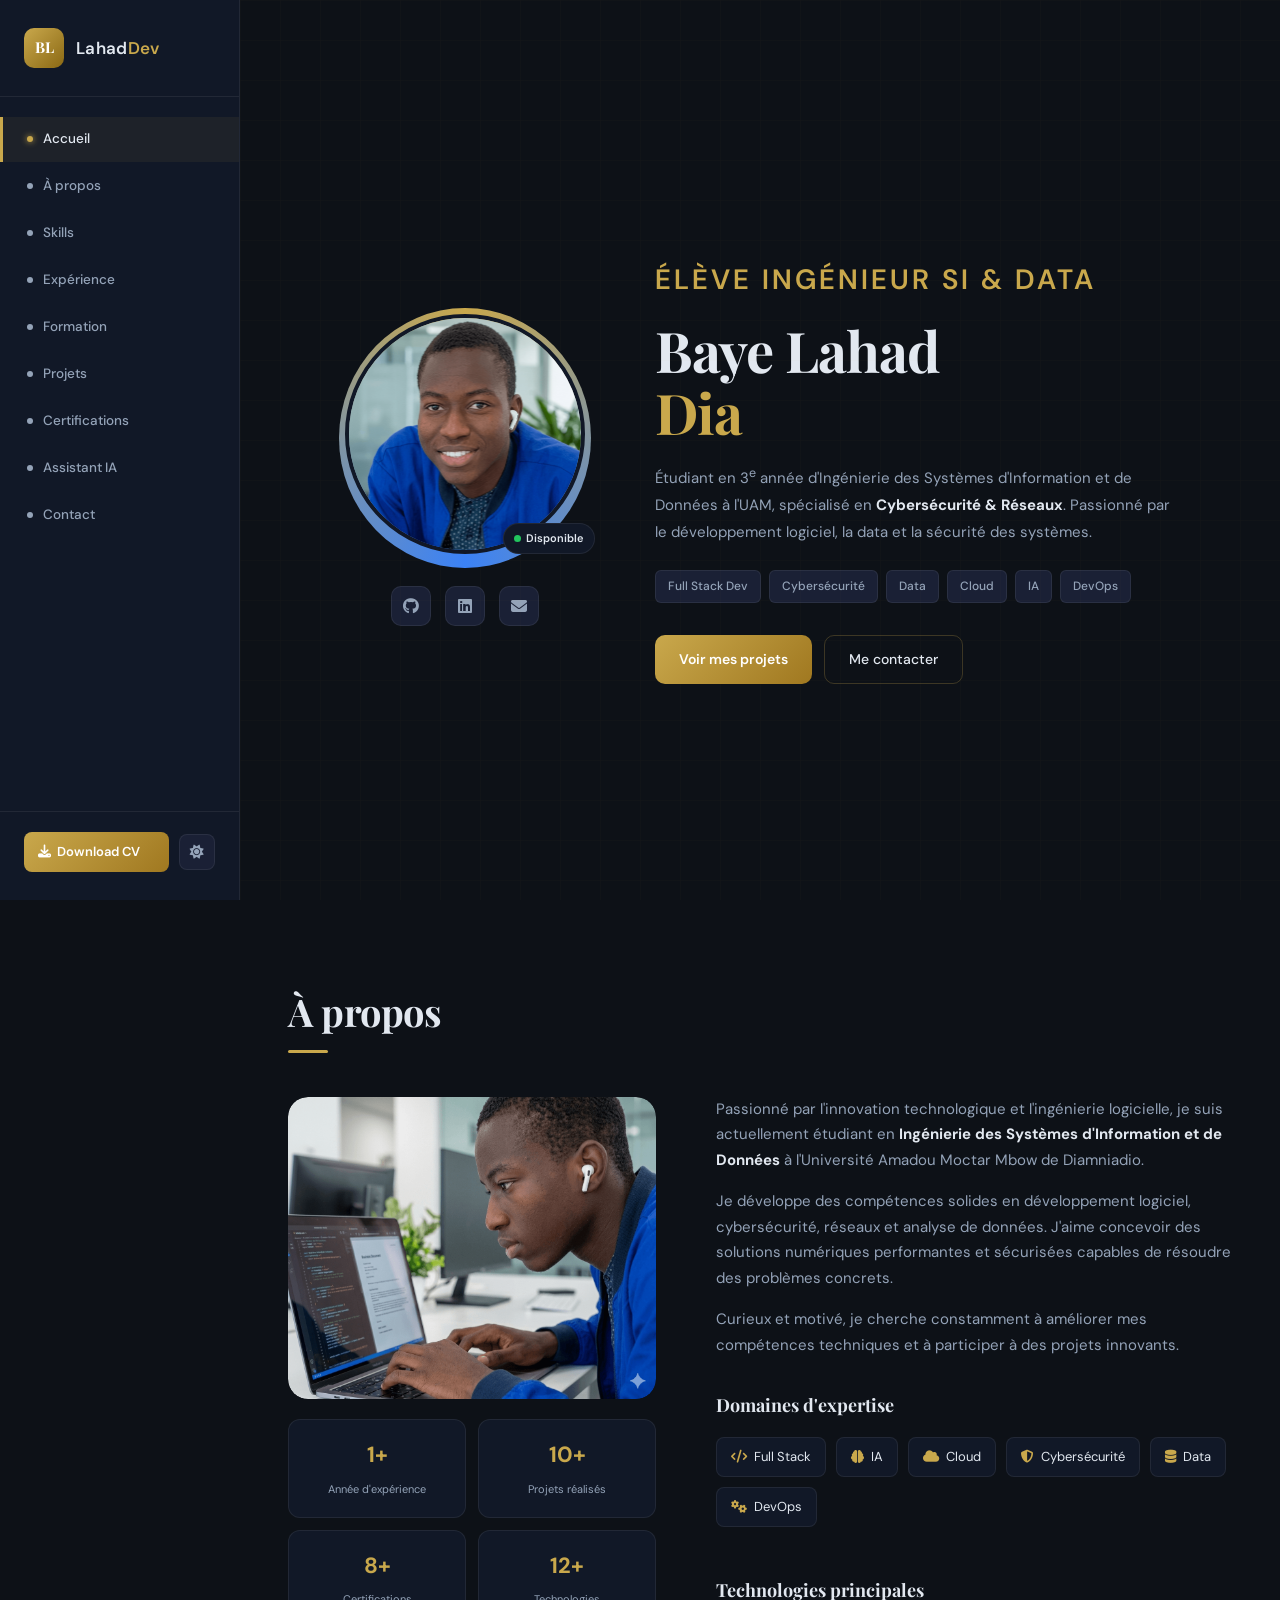
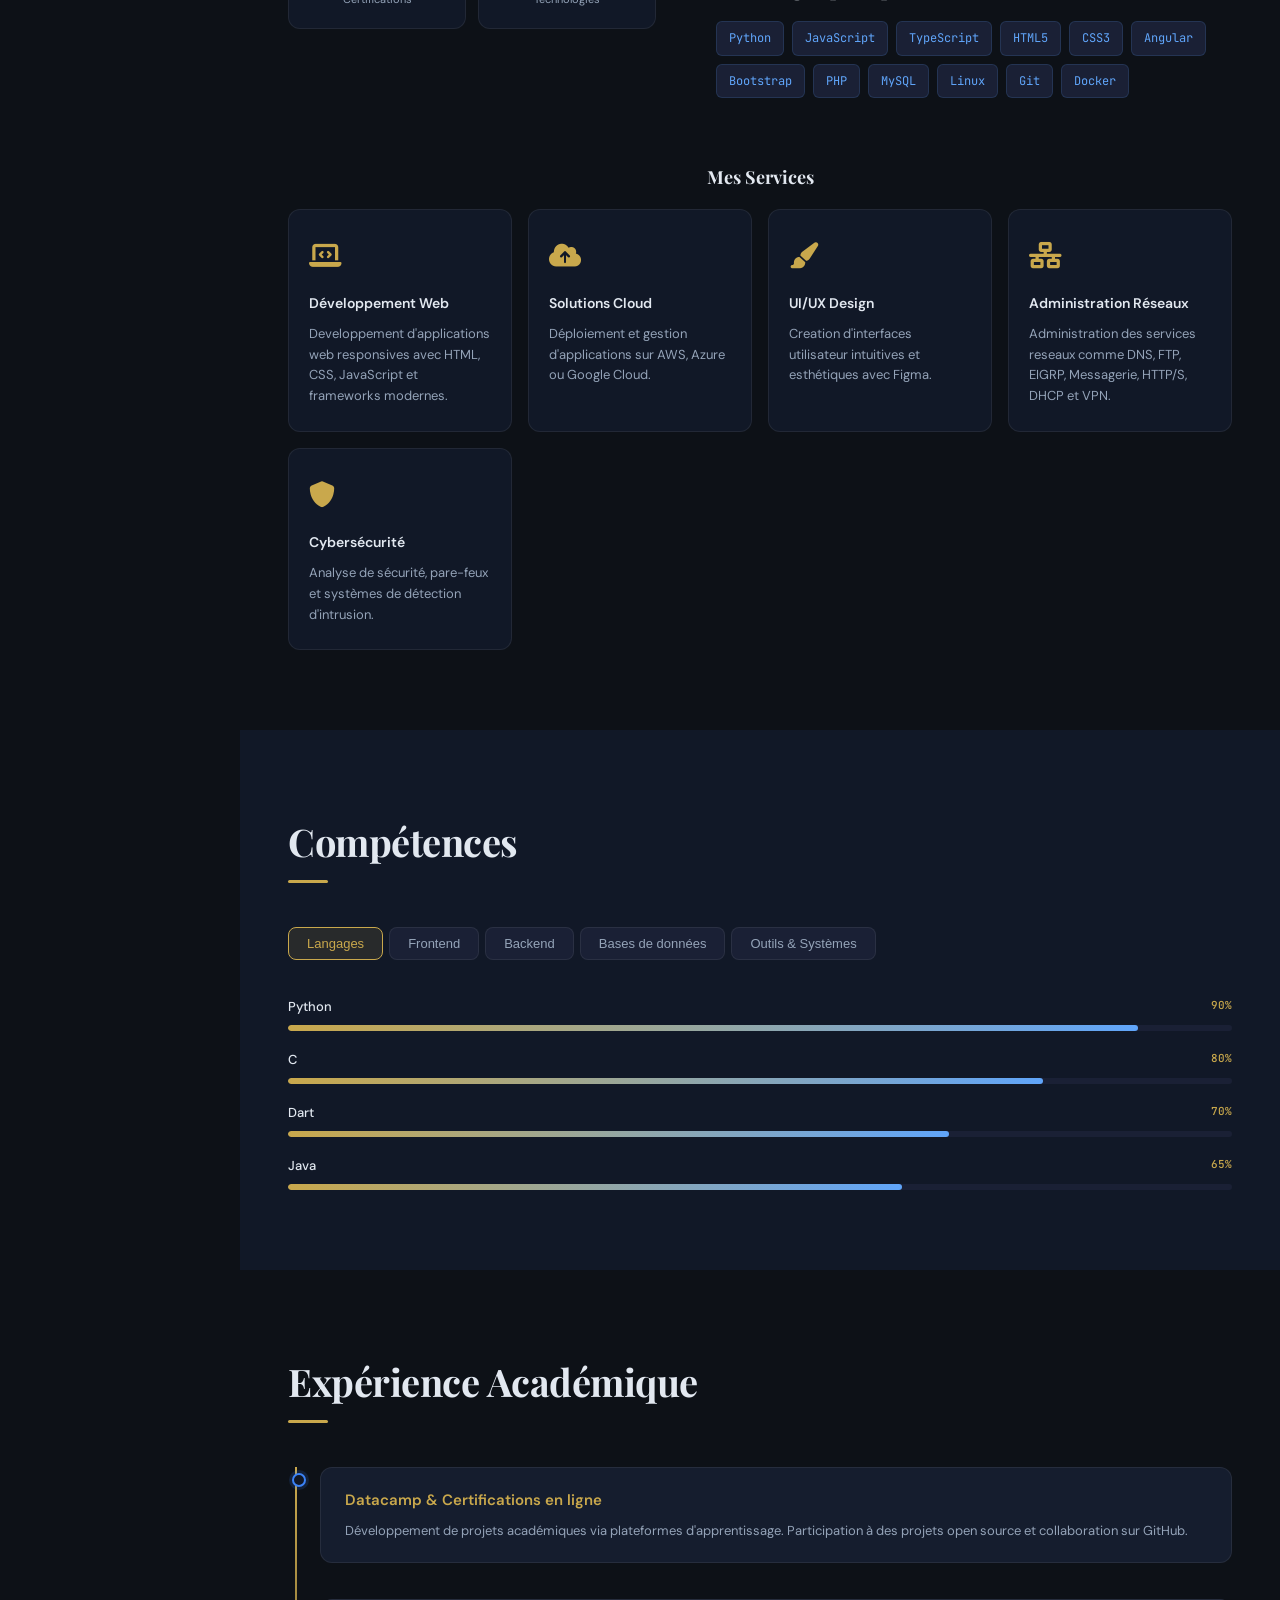
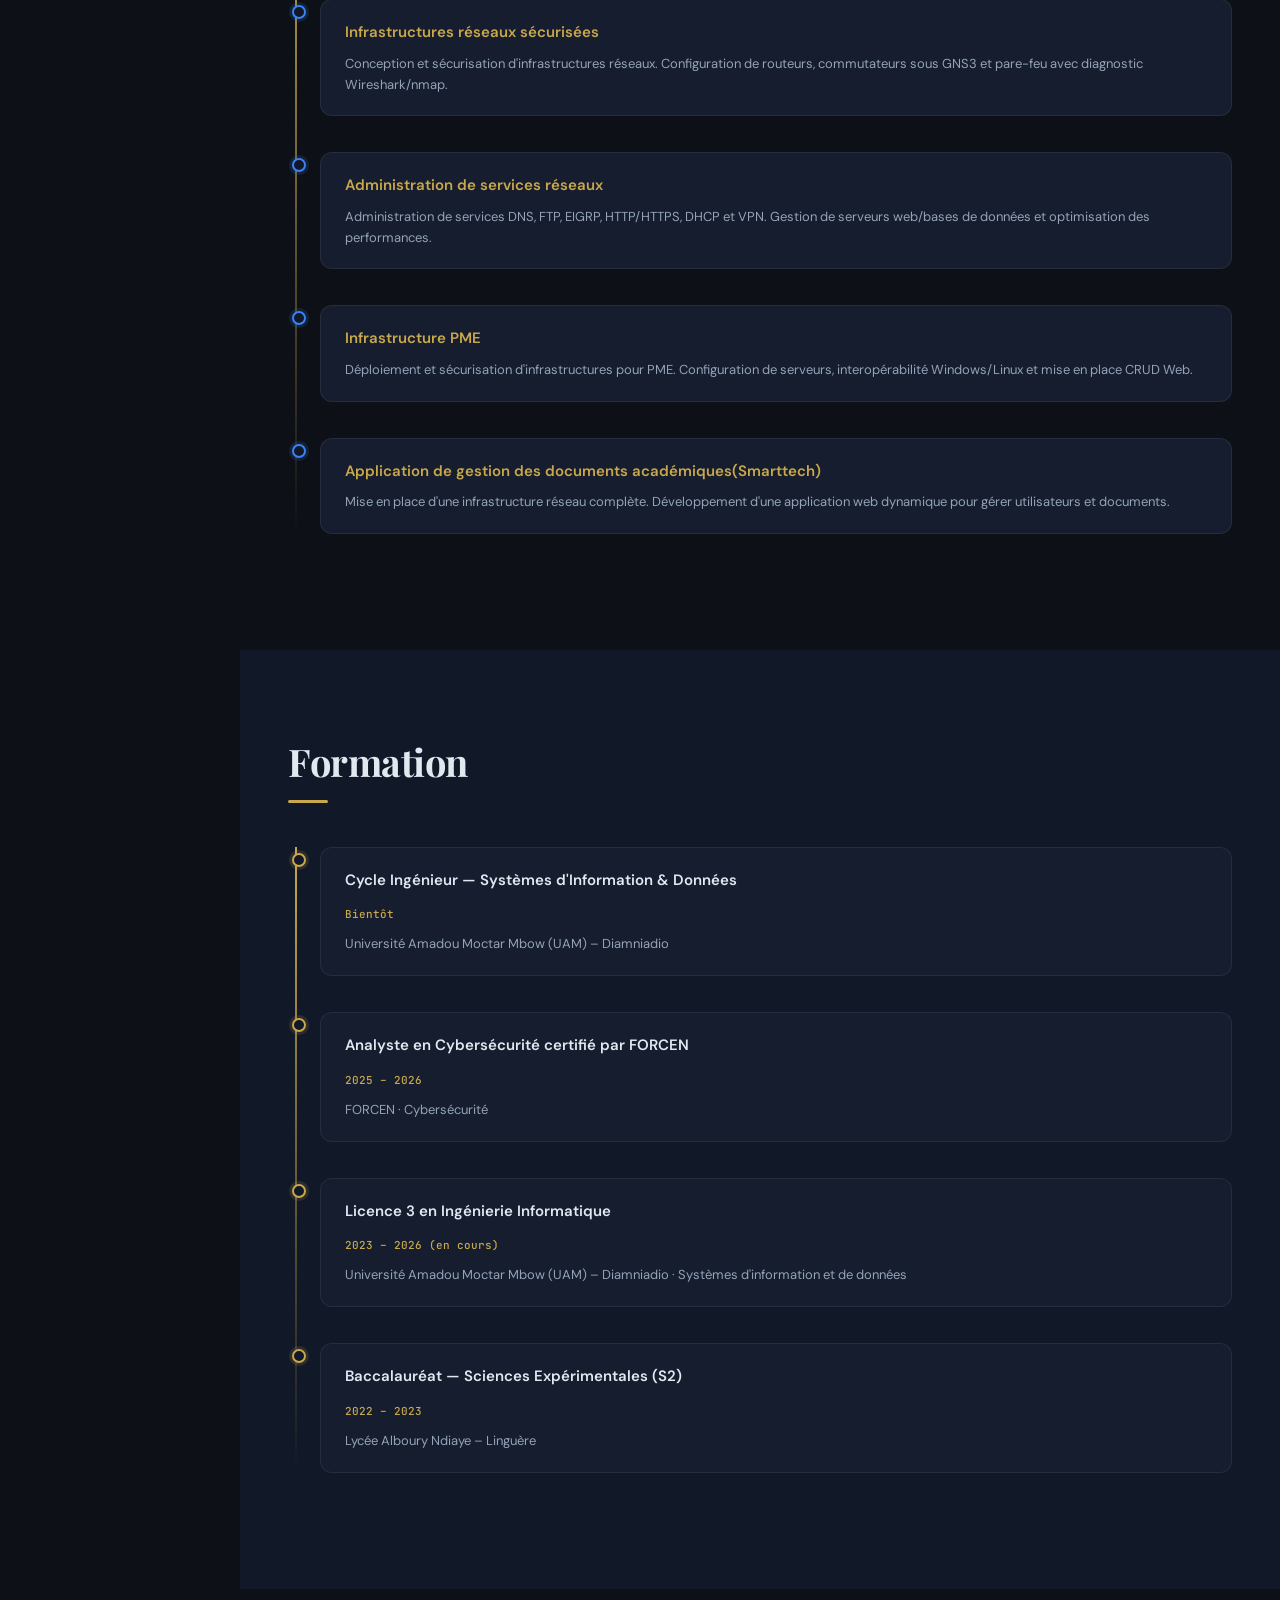
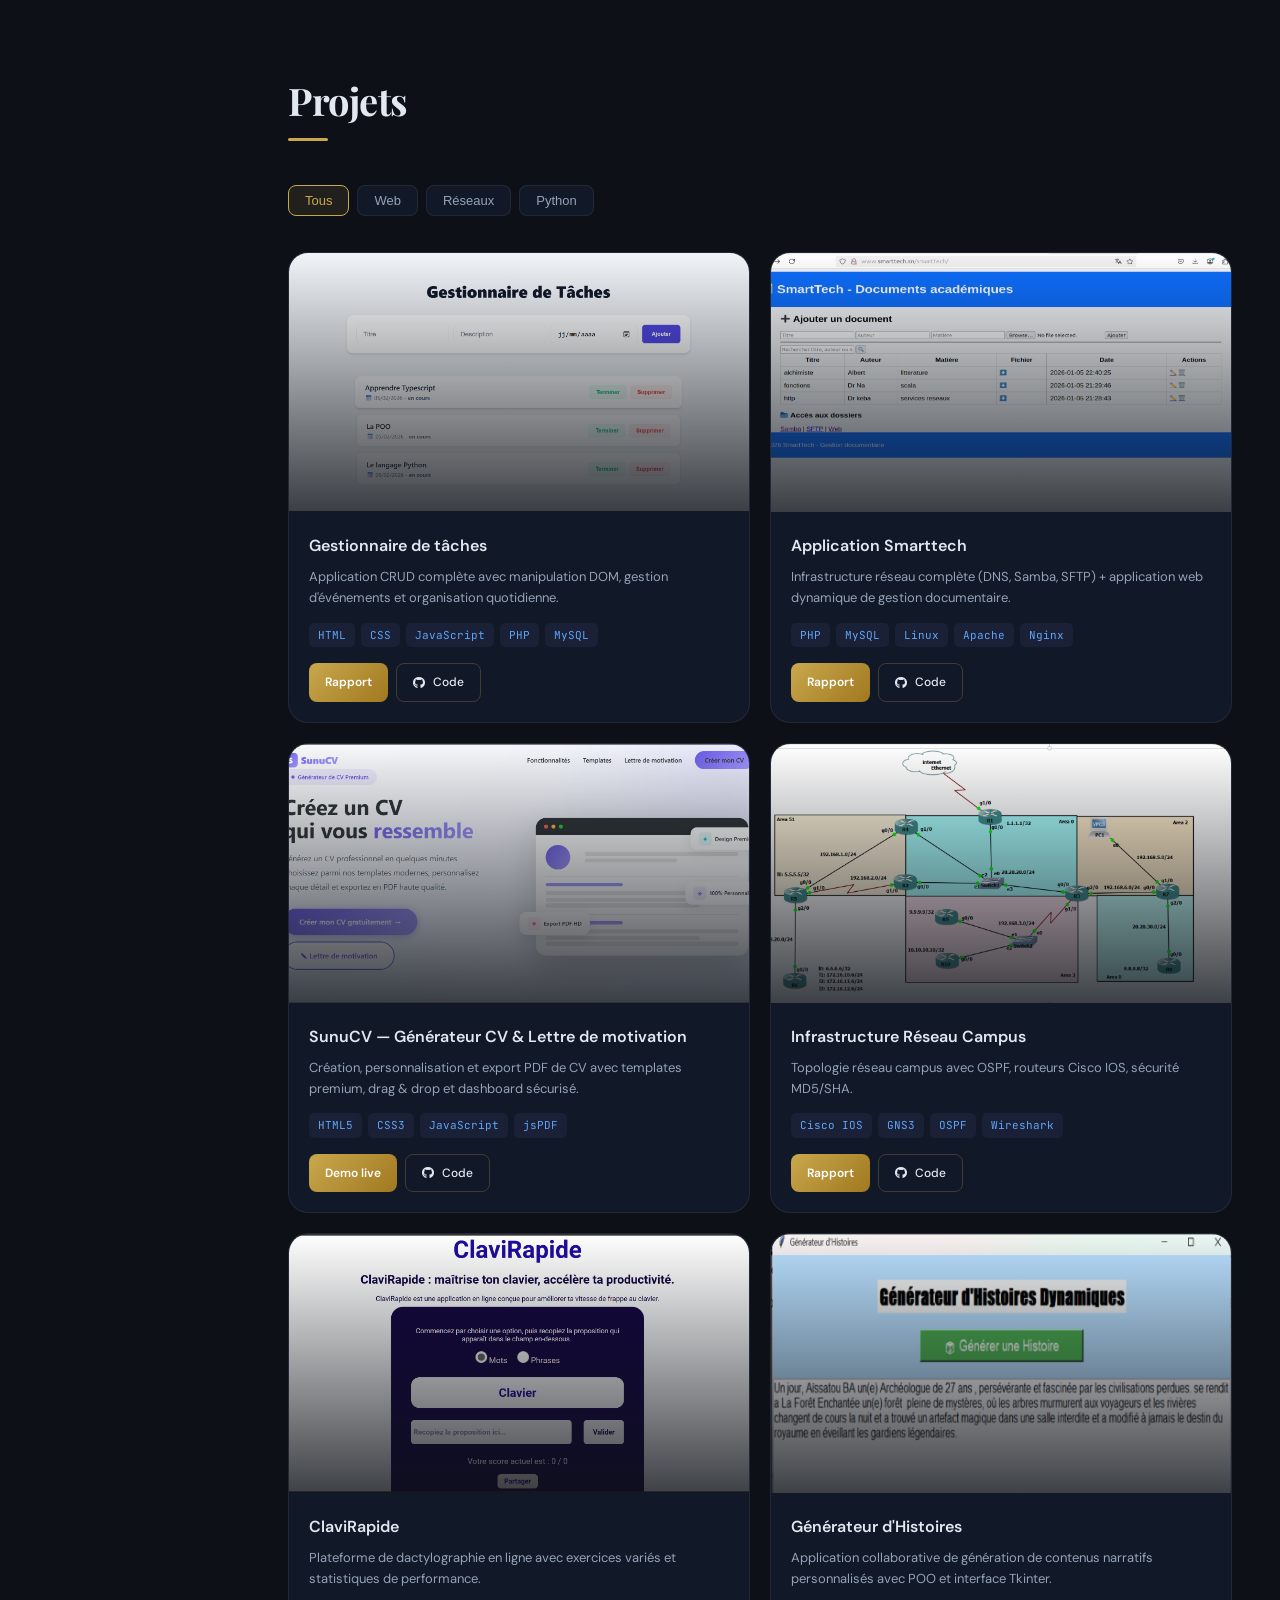
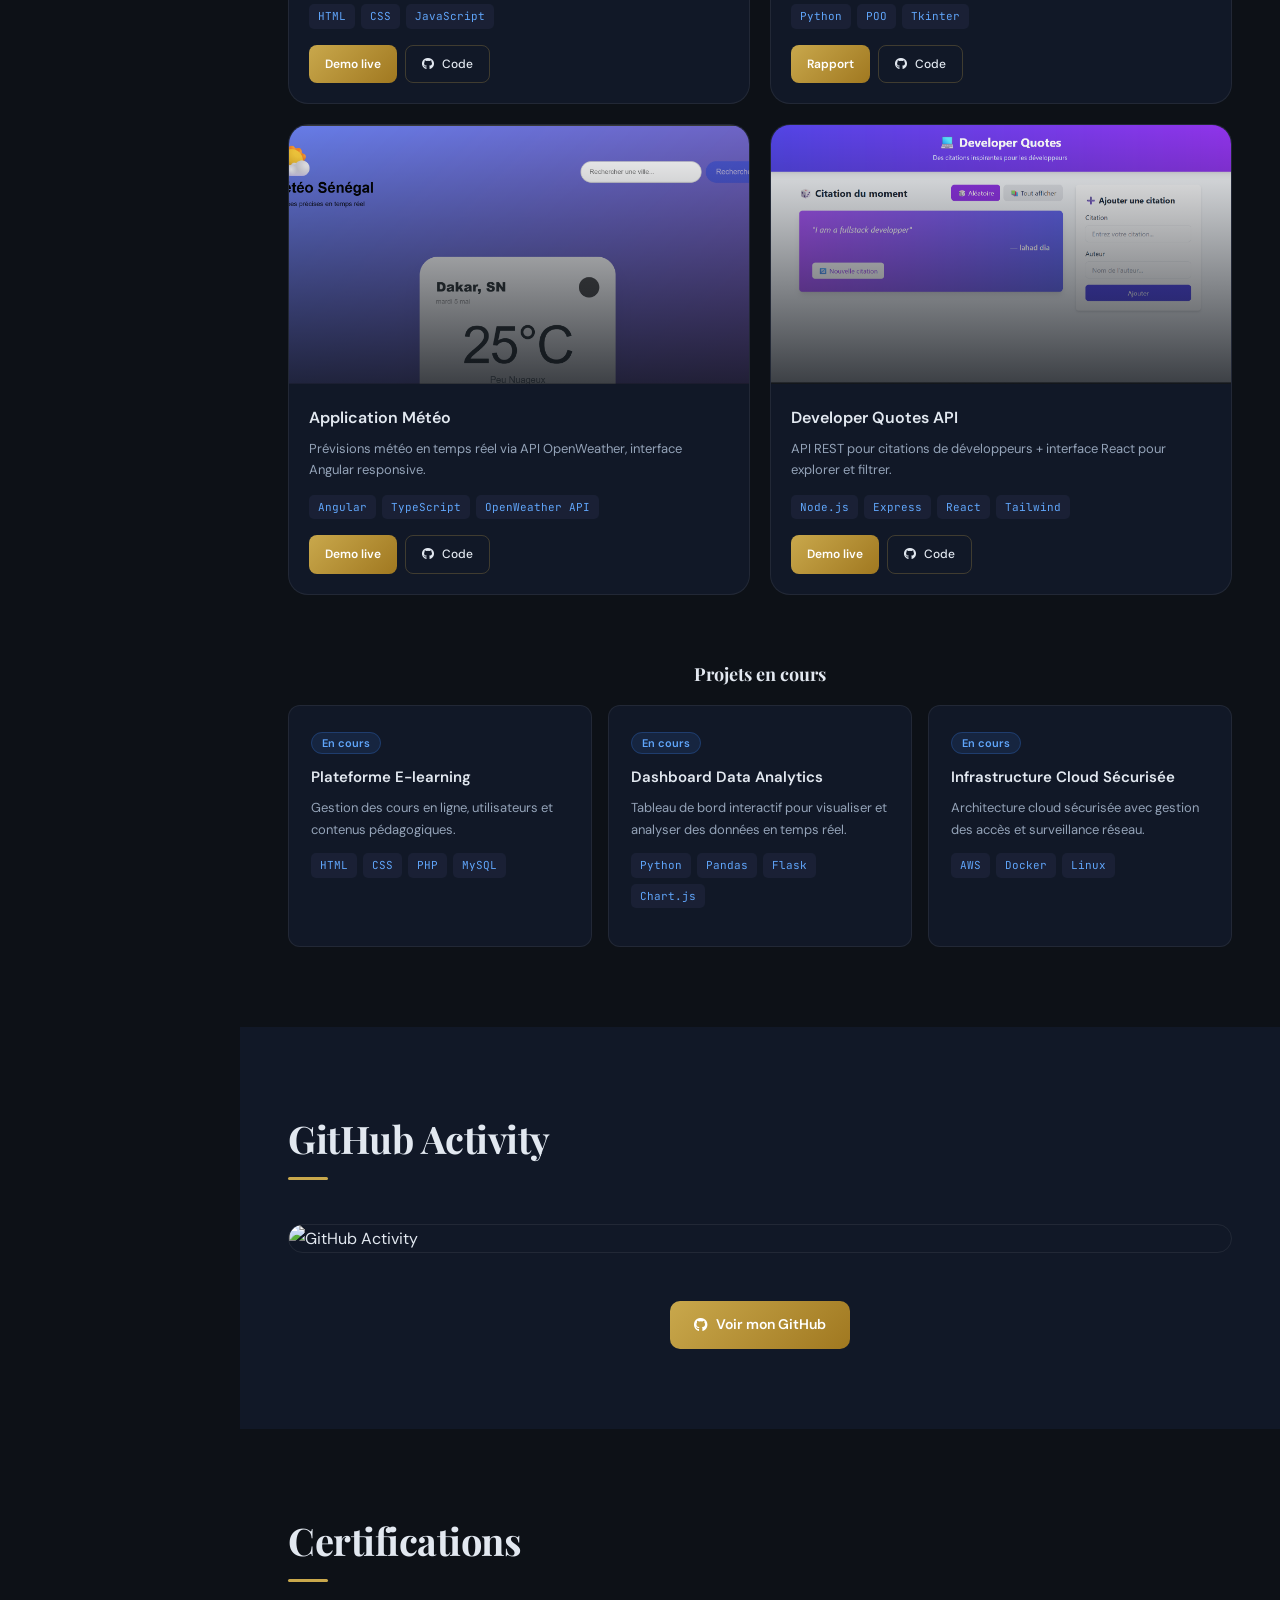
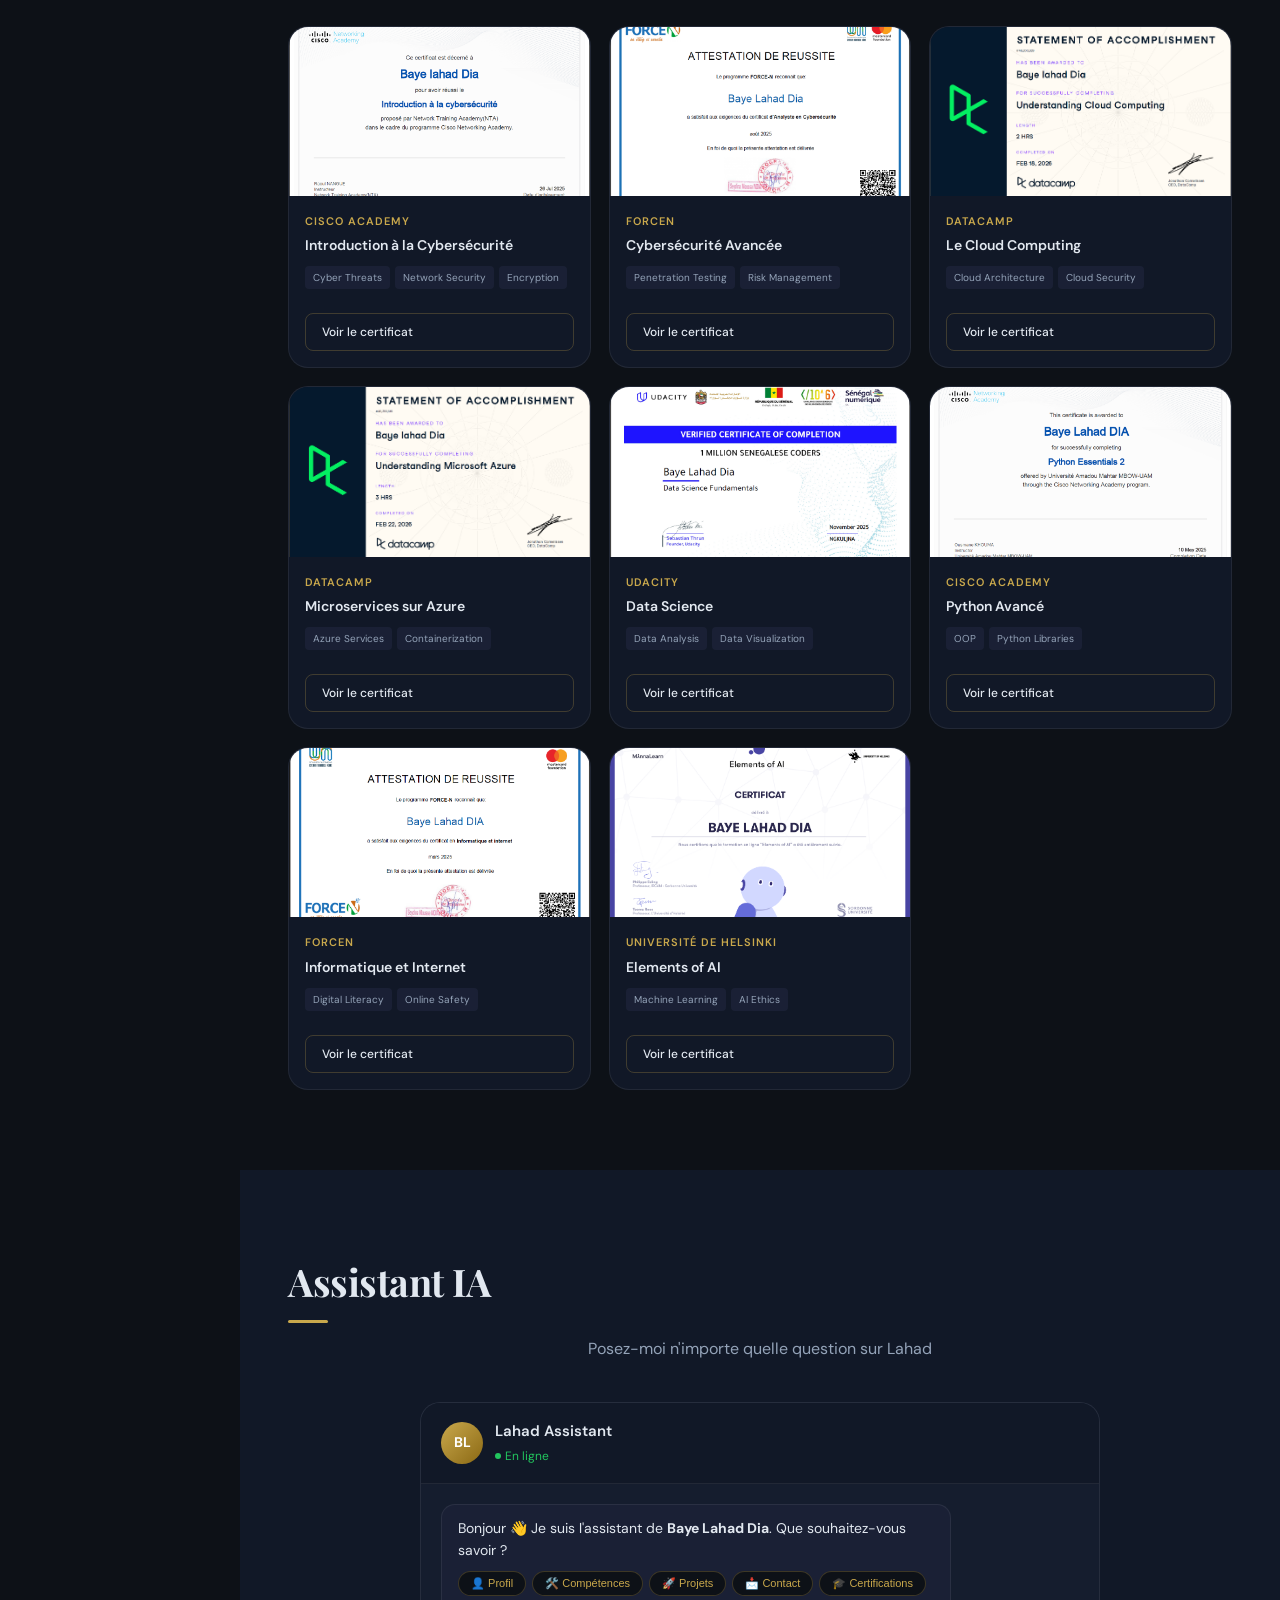
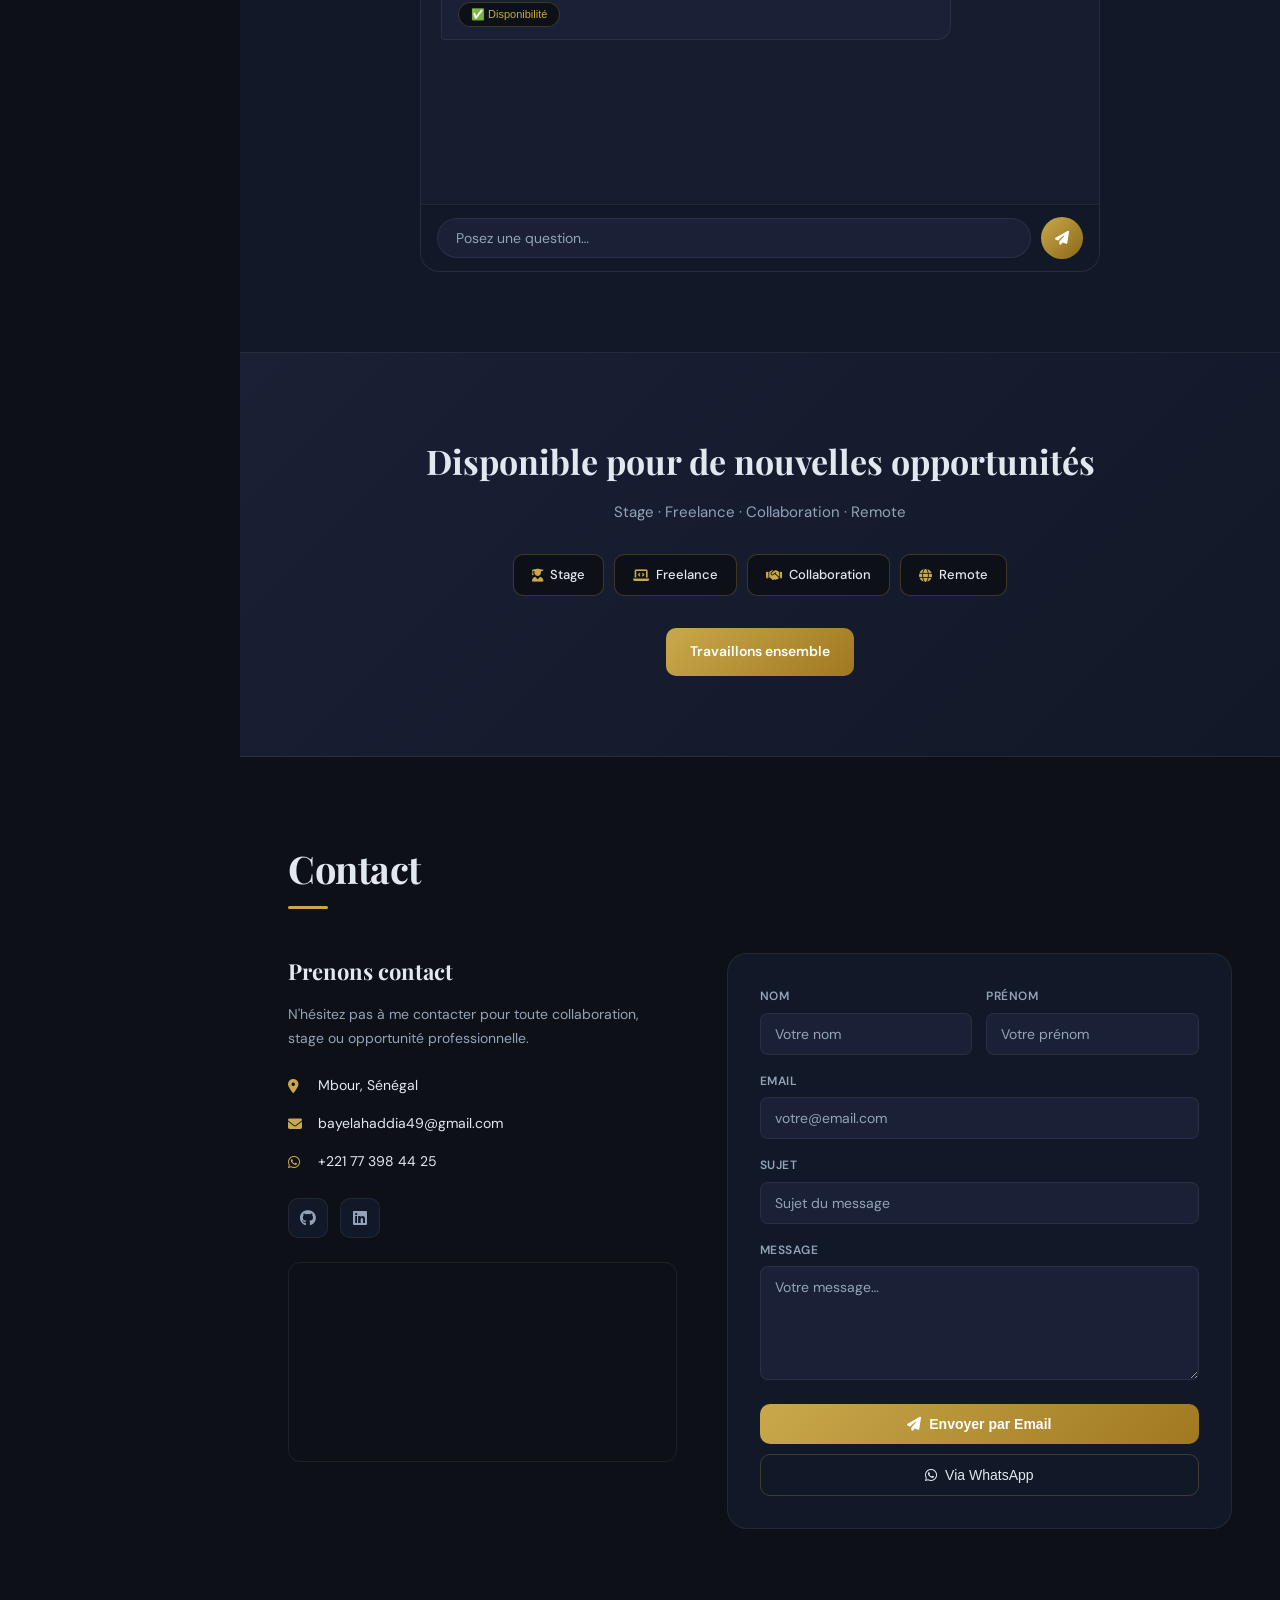
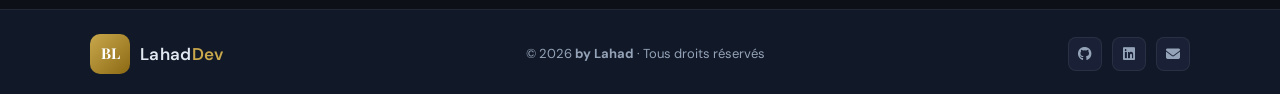
==== commit f2ff66a8: "chargement de fichier ..." ====
--- a/index.html
+++ b/index.html
@@ -5,6 +5,7 @@
 <meta name="viewport" content="width=device-width, initial-scale=1">
 <title>Baye Lahad Dia — Ingénieur SI & Data</title>
 <link rel="preconnect" href="https://fonts.googleapis.com">
+<link rel="icon" type="image/png" href="images/profil.png">
 <link rel="preconnect" href="https://fonts.gstatic.com" crossorigin>
 <link href="https://fonts.googleapis.com/css2?family=Playfair+Display:wght@400;600;700&family=DM+Sans:wght@300;400;500;600&family=JetBrains+Mono:wght@400;500&display=swap" rel="stylesheet">
 <link rel="stylesheet" href="https://cdnjs.cloudflare.com/ajax/libs/font-awesome/6.5.0/css/all.min.css">
@@ -94,7 +95,7 @@
         </div>
       </div>
       <div class="hero-text-col">
-        <p class="hero-eyebrow">Eléve Ingénieur SI & Data</p>
+        <p class="hero-eyebrow">Élève Ingénieur SI & Data</p>
         <h1 class="hero-name">Baye Lahad<br><em>Dia</em></h1>
         <p class="hero-desc">
           Étudiant en 3<sup>e</sup> année d'Ingénierie des Systèmes d'Information et de Données à l'UAM, spécialisé en <strong>Cybersécurité & Réseaux</strong>. Passionné par le développement logiciel, la data et la sécurité des systèmes.
@@ -104,6 +105,7 @@
           <span>Cybersécurité</span>
           <span>Data</span>
           <span>Cloud</span>
+          <span>IA</span>
           <span>DevOps</span>
         </div>
         <div class="hero-actions">
@@ -130,14 +132,14 @@
           <div class="about-img-deco"></div>
         </div>
         <div class="about-stats-grid">
-          <div class="astat"><strong>1+</strong><span>An d'expérience</span></div>
+          <div class="astat"><strong>1+</strong><span>Année d'expérience</span></div>
           <div class="astat"><strong>10+</strong><span>Projets réalisés</span></div>
           <div class="astat"><strong>8+</strong><span>Certifications</span></div>
           <div class="astat"><strong>12+</strong><span>Technologies</span></div>
         </div>
       </div>
       <div class="about-text-col fade-in-right">
-        <p>Passionné par l'innovation technologique et l'ingénierie logicielle, je suis actuellement étudiant en <strong>Ingénierie des Systèmes d'Information et de Données</strong> à l'Université Amadou Moctar Mbow.</p>
+        <p>Passionné par l'innovation technologique et l'ingénierie logicielle, je suis actuellement étudiant en <strong>Ingénierie des Systèmes d'Information et de Données</strong> à l'Université Amadou Moctar Mbow de Diamniadio.</p>
         <p>Je développe des compétences solides en développement logiciel, cybersécurité, réseaux et analyse de données. J'aime concevoir des solutions numériques performantes et sécurisées capables de résoudre des problèmes concrets.</p>
         <p>Curieux et motivé, je cherche constamment à améliorer mes compétences techniques et à participer à des projets innovants.</p>
 
@@ -161,14 +163,14 @@
       </div>
     </div>
 
-    <!-- Services -->
+    <!-------------------- Services ----------------------------------------->
     <div class="services-grid mt-xl">
       <h3 class="sub-title centered">Mes Services</h3>
       <div class="services-row">
         <div class="service-card">
           <div class="service-icon-wrap"><i class="fa-solid fa-laptop-code"></i></div>
           <h4>Développement Web</h4>
-          <p>Applications modernes et responsives avec HTML, CSS, JavaScript et frameworks modernes.</p>
+          <p>Developpement  d'applications web responsives avec HTML, CSS, JavaScript et frameworks modernes.</p>
         </div>
         <div class="service-card">
           <div class="service-icon-wrap"><i class="fa-solid fa-cloud-arrow-up"></i></div>
@@ -178,12 +180,12 @@
         <div class="service-card">
           <div class="service-icon-wrap"><i class="fa-solid fa-paint-brush"></i></div>
           <h4>UI/UX Design</h4>
-          <p>Interfaces utilisateur intuitives et esthétiques avec Figma.</p>
+          <p> Creation d'interfaces utilisateur intuitives et esthétiques avec Figma.</p>
         </div>
         <div class="service-card">
           <div class="service-icon-wrap"><i class="fa-solid fa-network-wired"></i></div>
           <h4>Administration Réseaux</h4>
-          <p>DNS, FTP, EIGRP, Messagerie, HTTP/S, DHCP et VPN.</p>
+          <p>Administration des services reseaux comme DNS, FTP, EIGRP, Messagerie, HTTP/S, DHCP et VPN.</p>
         </div>
         <div class="service-card">
           <div class="service-icon-wrap"><i class="fa-solid fa-shield"></i></div>
@@ -289,7 +291,7 @@
         <div class="tl-dot"></div>
         <div class="tl-card">
           <h4>Infrastructures réseaux sécurisées</h4>
-          <p>Conception et sécurisation d'infrastructures réseaux. Configuration de routeurs, commutateurs et pare-feu avec diagnostic Wireshark/nmap.</p>
+          <p>Conception et sécurisation d'infrastructures réseaux. Configuration de routeurs, commutateurs sous GNS3 et pare-feu avec diagnostic Wireshark/nmap.</p>
         </div>
       </div>
       <div class="tl-item">
@@ -309,7 +311,7 @@
       <div class="tl-item">
         <div class="tl-dot"></div>
         <div class="tl-card">
-          <h4>Application de gestion des documents académiques</h4>
+          <h4>Application de gestion des documents académiques(Smarttech)</h4>
           <p>Mise en place d'une infrastructure réseau complète. Développement d'une application web dynamique pour gérer utilisateurs et documents.</p>
         </div>
       </div>
@@ -351,7 +353,7 @@
         <div class="tl-dot gold"></div>
         <div class="tl-card">
           <h4>Baccalauréat — Sciences Expérimentales (S2)</h4>
-          <span class="tl-date">2023 – 2024</span>
+          <span class="tl-date">2022 – 2023</span>
           <p>Lycée Alboury Ndiaye – Linguère</p>
         </div>
       </div>
@@ -403,7 +405,7 @@
       <div class="pcard" data-cat="web">
         <div class="pcard-img"><img src="images/CV_PROJET.png" alt="SunuCV"><div class="pcard-overlay"></div></div>
         <div class="pcard-body">
-          <h4>SunuCV — Générateur CV & LM</h4>
+          <h4>SunuCV — Générateur CV & Lettre de motivation</h4>
           <p>Création, personnalisation et export PDF de CV avec templates premium, drag & drop et dashboard sécurisé.</p>
           <div class="pcard-tags"><span>HTML5</span><span>CSS3</span><span>JavaScript</span><span>jsPDF</span></div>
           <div class="pcard-actions">
@@ -482,7 +484,7 @@
 
     <!-- Projets en cours -->
     <div class="ongoing-block mt-xl">
-      <h3 class="sub-title centered">En cours</h3>
+      <h3 class="sub-title centered">Projets en cours</h3>
       <div class="ongoing-row">
         <div class="ongoing-card">
           <span class="badge-inprogress">En cours</span>
@@ -534,8 +536,12 @@
         <div class="cert-body">
           <span class="cert-issuer">Cisco Academy</span>
           <h4>Introduction à la Cybersécurité</h4>
-          <div class="cert-tags"><span>Cyber Threats</span><span>Network Security</span><span>Encryption</span></div>
-          <a href="images/into_to_cyber.png" target="_blank" class="btn-ghost-pro sm mt-sm">Voir</a>
+          <div class="cert-tags">
+            <span>Cyber Threats</span>
+            <span>Network Security</span>
+            <span>Encryption</span>
+          </div>
+          <a href="images/into_to_cyber.png" target="_blank" class="btn-ghost-pro sm mt-sm">Voir le certificat</a>
         </div>
       </div>
 
@@ -545,7 +551,7 @@
           <span class="cert-issuer">FORCEN</span>
           <h4>Cybersécurité Avancée</h4>
           <div class="cert-tags"><span>Penetration Testing</span><span>Risk Management</span></div>
-          <a href="images/cybersecurité.png" target="_blank" class="btn-ghost-pro sm mt-sm">Voir</a>
+          <a href="images/cybersecurité.png" target="_blank" class="btn-ghost-pro sm mt-sm">Voir le certificat</a>
         </div>
       </div>
 
@@ -555,7 +561,7 @@
           <span class="cert-issuer">Datacamp</span>
           <h4>Le Cloud Computing</h4>
           <div class="cert-tags"><span>Cloud Architecture</span><span>Cloud Security</span></div>
-          <a href="images/cloud_computing.png" target="_blank" class="btn-ghost-pro sm mt-sm">Voir</a>
+          <a href="images/cloud_computing.png" target="_blank" class="btn-ghost-pro sm mt-sm">Voir le certificat</a>
         </div>
       </div>
 
@@ -565,7 +571,7 @@
           <span class="cert-issuer">Datacamp</span>
           <h4>Microservices sur Azure</h4>
           <div class="cert-tags"><span>Azure Services</span><span>Containerization</span></div>
-          <a href="images/micro_azure.png" target="_blank" class="btn-ghost-pro sm mt-sm">Voir</a>
+          <a href="images/micro_azure.png" target="_blank" class="btn-ghost-pro sm mt-sm">Voir le certificat</a>
         </div>
       </div>
 
@@ -575,7 +581,7 @@
           <span class="cert-issuer">Udacity</span>
           <h4>Data Science</h4>
           <div class="cert-tags"><span>Data Analysis</span><span>Data Visualization</span></div>
-          <a href="images/udacity.png" target="_blank" class="btn-ghost-pro sm mt-sm">Voir</a>
+          <a href="images/udacity.png" target="_blank" class="btn-ghost-pro sm mt-sm">Voir le certificat</a>
         </div>
       </div>
 
@@ -585,7 +591,7 @@
           <span class="cert-issuer">Cisco Academy</span>
           <h4>Python Avancé</h4>
           <div class="cert-tags"><span>OOP</span><span>Python Libraries</span></div>
-          <a href="images/python2.png" target="_blank" class="btn-ghost-pro sm mt-sm">Voir</a>
+          <a href="images/python2.png" target="_blank" class="btn-ghost-pro sm mt-sm">Voir le certificat</a>
         </div>
       </div>
 
@@ -594,8 +600,9 @@
         <div class="cert-body">
           <span class="cert-issuer">FORCEN</span>
           <h4>Informatique et Internet</h4>
-          <div class="cert-tags"><span>Digital Literacy</span><span>Online Safety</span></div>
-          <a href="images/info_et_internet.png" target="_blank" class="btn-ghost-pro sm mt-sm">Voir</a>
+          <div class="cert-tags">
+            <span>Digital Literacy</span><span>Online Safety</span></div>
+          <a href="images/info_et_internet.png" target="_blank" class="btn-ghost-pro sm mt-sm">Voir le certificat</a>
         </div>
       </div>
 
@@ -605,7 +612,7 @@
           <span class="cert-issuer">Université de Helsinki</span>
           <h4>Elements of AI</h4>
           <div class="cert-tags"><span>Machine Learning</span><span>AI Ethics</span></div>
-          <a href="images/certificate-elements-of-ai-fr.png" target="_blank" class="btn-ghost-pro sm mt-sm">Voir</a>
+          <a href="images/certificate-elements-of-ai-fr.png" target="_blank" class="btn-ghost-pro sm mt-sm">Voir le certificat</a>
         </div>
       </div>
 
@@ -726,7 +733,7 @@
       <span class="brand-initials">BL</span>
       <span class="brand-name">Lahad<em>Dev</em></span>
     </div>
-    <p class="footer-copy">© 2026 Baye Lahad Dia · Tous droits réservés</p>
+    <p class="footer-copy">© 2026 <strong>by Lahad</strong> · Tous droits réservés</p>
     <div class="footer-socials">
       <a href="https://github.com/baye333" target="_blank"><i class="fa-brands fa-github"></i></a>
       <a href="https://www.linkedin.com/in/baye-lahad-dia-55b35b339" target="_blank"><i class="fa-brands fa-linkedin"></i></a>
--- a/style.css
+++ b/style.css
@@ -528,7 +528,7 @@
   transition: width 1.2s cubic-bezier(0.4,0,0.2,1);
 }
 
-/* ========== TIMELINE ========== */
+/* ======================================= TIMELINE =================================================================================== */
 .timeline-section { background: var(--bg); }
 .timeline-section.alt { background: var(--bg2); }
 
@@ -536,38 +536,81 @@
   position: relative; padding-left: 32px;
 }
 .timeline::before {
-  content: ''; position: absolute;
-  left: 7px; top: 0; bottom: 0;
+  content: ''; 
+  position: absolute;
+  left: 7px; 
+  top: 0; 
+  bottom: 0;
   width: 2px;
   background: linear-gradient(to bottom, var(--gold), transparent);
 }
 .tl-item {
-  position: relative; margin-bottom: 36px;
-  opacity: 0; transform: translateX(-20px);
-  transition: opacity 0.5s ease, transform 0.5s ease;
-}
-.tl-item.visible { opacity: 1; transform: translateX(0); }
+  position: relative; 
+  margin-bottom: 36px;
+  opacity: 0; 
+  transform: translateX(-20px);
+  transition: opacity 0.5s ease, 
+  transform 0.5s ease;
+}
+.tl-item.visible { 
+    opacity: 1; 
+    transform: translateX(0); 
+}
 .tl-dot {
-  position: absolute; left: -28px; top: 6px;
-  width: 14px; height: 14px; border-radius: 50%;
-  background: var(--bg2); border: 2px solid var(--blue);
+  position: absolute; 
+  left: -28px; 
+  top: 6px;
+  width: 14px; 
+  height: 14px; 
+  border-radius: 50%;
+  background: var(--bg2); 
+  border: 2px solid var(--blue);
   box-shadow: 0 0 0 3px rgba(59,130,246,0.15);
 }
-.tl-dot.gold { border-color: var(--gold); box-shadow: 0 0 0 3px rgba(201,168,76,0.15); }
+.tl-dot.gold { 
+    border-color: var(--gold); 
+    box-shadow: 0 0 0 3px rgba(201,168,76,0.15); 
+    }
 .tl-card {
-  background: var(--surface); border: 1px solid var(--border);
-  border-radius: var(--radius); padding: 20px 24px;
-  transition: var(--transition);
-}
-.tl-card:hover { border-color: var(--border2); box-shadow: 0 4px 20px rgba(0,0,0,0.2); }
-.tl-card h4 { font-size: 15px; font-weight: 600; color: var(--text); margin-bottom: 6px; }
-.tl-card p { font-size: 13px; color: var(--text-muted); line-height: 1.6; margin-top: 8px; }
+  background: var(--surface); 
+  border: 1px solid var(--border);
+  border-radius: var(--radius); 
+  padding: 20px 24px;
+  transition: var(--transition);
+}
+.tl-card:hover { 
+    border-color: var(--border2); 
+    box-shadow: 0 4px 20px rgba(0,0,0,0.2); 
+}
+.tl-card h4 { 
+    font-size: 15px; 
+    font-weight: 600; 
+    color: var(--text);
+     margin-bottom: 6px; 
+    }
+
+   #experience .tl-card h4 { 
+    font-size: 15px; 
+    font-weight: 600; 
+    color: #c9a84c;
+     margin-bottom: 6px; 
+    }
+.tl-card p { 
+    font-size: 13px; 
+    color: var(--text-muted); 
+    line-height: 1.6; 
+    margin-top: 8px; 
+}
 .tl-date {
-  font-size: 11px; font-family: 'JetBrains Mono', monospace;
+  font-size: 11px; 
+  font-family: 'JetBrains Mono', monospace;
   color: var(--gold); font-weight: 500;
 }
 
-/* ========== PROJECTS ========== */
+
+
+
+/* ======================================= PROJECTS =================================================================================== */
 .projects-section { background: var(--bg); }
 
 .project-filters {
@@ -592,30 +635,72 @@
   border-radius: var(--radius-lg); overflow: hidden;
   transition: var(--transition);
 }
-.pcard:hover { border-color: var(--border2); transform: translateY(-6px); box-shadow: var(--shadow); }
-.pcard.hidden { display: none; }
-
-.pcard-img { position: relative; overflow: hidden; aspect-ratio: 16/9; }
-.pcard-img img { width: 100%; height: 100%; object-fit: cover; transition: var(--transition); }
-.pcard:hover .pcard-img img { transform: scale(1.06); }
+.pcard:hover { 
+    border-color: var(--border2); 
+    transform: translateY(-6px); 
+    box-shadow: var(--shadow); 
+}
+.pcard.hidden { 
+    display: none; 
+}
+
+.pcard-img { 
+    position: relative; 
+    overflow: hidden; 
+    aspect-ratio: 16/9; 
+}
+.pcard-img img { 
+    width: 100%; 
+    height: 100%; 
+    object-fit: cover; 
+    transition: var(--transition); 
+}
+.pcard:hover .pcard-img img { 
+    transform: scale(1.06); 
+}
 .pcard-overlay {
-  position: absolute; inset: 0;
+  position: absolute; 
+  inset: 0;
   background: linear-gradient(to top, rgba(13,17,23,0.8), transparent);
 }
 
-.pcard-body { padding: 20px; }
-.pcard-body h4 { font-size: 16px; font-weight: 600; margin-bottom: 8px; color: var(--text); }
-.pcard-body p { font-size: 13px; color: var(--text-muted); line-height: 1.6; margin-bottom: 14px; }
-.pcard-tags { display: flex; flex-wrap: wrap; gap: 6px; margin-bottom: 16px; }
+.pcard-body { 
+    padding: 20px; 
+}
+.pcard-body h4 { 
+    font-size: 16px; 
+    font-weight: 600; 
+    margin-bottom: 8px; 
+    color: var(--text); 
+}
+.pcard-body p { 
+    font-size: 13px; 
+    color: var(--text-muted); 
+    line-height: 1.6; 
+    margin-bottom: 14px; 
+}
+.pcard-tags { 
+    display: flex; 
+    flex-wrap: wrap; 
+    gap: 6px; 
+    margin-bottom: 16px; 
+}
 .pcard-tags span {
-  background: var(--bg3); padding: 3px 9px; border-radius: 5px;
-  font-size: 11px; font-family: 'JetBrains Mono', monospace;
+  background: var(--bg3); 
+  padding: 3px 9px; 
+  border-radius: 5px;
+  font-size: 11px; 
+  font-family: 'JetBrains Mono', monospace;
   color: var(--blue-lt);
 }
-.pcard-actions { display: flex; gap: 8px; }
+.pcard-actions { 
+    display: flex; 
+    gap: 8px; 
+}
 
 .ongoing-row {
-  display: grid; grid-template-columns: repeat(auto-fill, minmax(280px, 1fr));
+  display: grid; 
+  grid-template-columns: repeat(auto-fill, minmax(280px, 1fr));
   gap: 16px;
 }
 .ongoing-card {
@@ -623,54 +708,128 @@
   border-radius: var(--radius); padding: 22px;
   transition: var(--transition);
 }
-.ongoing-card:hover { border-color: var(--border2); }
-.ongoing-card h4 { font-size: 15px; font-weight: 600; color: var(--text); margin: 10px 0 6px; }
-.ongoing-card p { font-size: 13px; color: var(--text-muted); margin-bottom: 12px; }
+.ongoing-card:hover { 
+    border-color: var(--border2); 
+}
+.ongoing-card h4 { 
+    font-size: 15px; 
+    font-weight: 600; 
+    color: var(--text); 
+    margin: 10px 0 6px; 
+}
+.ongoing-card p { 
+    font-size: 13px; 
+    color: var(--text-muted); 
+    margin-bottom: 12px; 
+}
 .badge-inprogress {
-  background: rgba(59,130,246,0.12); color: var(--blue-lt);
+  background: rgba(59,130,246,0.12); 
+  color: var(--blue-lt);
   border: 1px solid rgba(59,130,246,0.25);
-  padding: 3px 10px; border-radius: 20px; font-size: 11px; font-weight: 600;
-}
-
-/* ========== GITHUB ========== */
-.github-section { background: var(--bg2); }
+  padding: 3px 10px; 
+  border-radius: 20px; 
+  font-size: 11px; 
+  font-weight: 600;
+}
+
+/* ===================================================== GITHUB ============================================================ */
+.github-section { 
+    background: var(--bg2); 
+}
 .github-graph-wrap {
-  border-radius: var(--radius-lg); overflow: hidden;
+  border-radius: var(--radius-lg); 
+  overflow: hidden;
   border: 1px solid var(--border);
 }
-.github-graph-img { width: 100%; display: block; }
-
-/* ========== CERTIFICATIONS ========== */
-.certs-section { background: var(--bg); }
+.github-graph-img { 
+    width: 100%; 
+    display: block; 
+}
+
+/* =================================================== CERTIFICATIONS ===================================================================== */
+.certs-section { 
+    background: var(--bg); 
+}
 .certs-grid {
   display: grid;
   grid-template-columns: repeat(auto-fill, minmax(260px, 1fr));
   gap: 18px;
 }
 .cert-card {
-  background: var(--bg2); border: 1px solid var(--border);
-  border-radius: var(--radius-lg); overflow: hidden;
-  transition: var(--transition);
-  display: flex; flex-direction: column;
-}
-.cert-card:hover { border-color: var(--border2); transform: translateY(-5px); box-shadow: var(--shadow); }
-.cert-img { aspect-ratio: 16/9; overflow: hidden; }
-.cert-img img { width: 100%; height: 100%; object-fit: cover; transition: var(--transition); }
-.cert-card:hover .cert-img img { transform: scale(1.05); }
-.cert-body { padding: 16px; flex: 1; display: flex; flex-direction: column; }
+  background: var(--bg2); 
+  border: 1px solid var(--border);
+  border-radius: var(--radius-lg); 
+  overflow: hidden;
+  transition: var(--transition);
+  display: flex; 
+  flex-direction: column;
+}
+.cert-card:hover { 
+    border-color: var(--border2); 
+    transform: translateY(-5px); 
+    box-shadow: var(--shadow); 
+}
+.cert-img { 
+    aspect-ratio: 16/9; 
+    overflow: hidden; 
+}
+.cert-img img { 
+    width: 100%; 
+    height: 100%; 
+    object-fit: cover; 
+    transition: var(--transition); 
+}
+.cert-card:hover .cert-img img { 
+    transform: scale(1.05); 
+}
+.cert-body { 
+    padding: 16px; 
+    flex: 1; 
+    display: flex; 
+    flex-direction: column; 
+}
 .cert-issuer {
-  font-size: 11px; font-weight: 600; text-transform: uppercase;
-  letter-spacing: 1px; color: var(--gold); margin-bottom: 6px; display: block;
-}
-.cert-body h4 { font-size: 14px; font-weight: 600; color: var(--text); margin-bottom: 10px; line-height: 1.4; }
-.cert-tags { display: flex; flex-wrap: wrap; gap: 5px; margin-bottom: 12px; }
+  font-size: 11px; 
+  font-weight: 600; 
+  text-transform: uppercase;
+  letter-spacing: 1px; 
+  color: var(--gold); 
+  margin-bottom: 6px; 
+  display: block;
+}
+.cert-body h4 { 
+    font-size: 14px; 
+    font-weight: 600; 
+    color: var(--text); 
+    margin-bottom: 10px; 
+    line-height: 1.4; 
+}
+
+.cert-body a {
+    color: var(--text);
+    text-align: center!important;
+}
+.cert-body a:hover {
+    color: var(--gold);
+}
+.cert-tags { 
+    display: flex; 
+    flex-wrap: wrap; 
+    gap: 5px; 
+    margin-bottom: 12px; 
+}
 .cert-tags span {
-  background: var(--bg3); padding: 3px 8px; border-radius: 4px;
-  font-size: 10px; color: var(--text-muted);
-}
-
-/* ========== CHATBOT ========== */
-.chatbot-section { background: var(--bg2); }
+  background: var(--bg3); 
+  padding: 3px 8px; 
+  border-radius: 4px;
+  font-size: 10px; 
+  color: var(--text-muted);
+}
+
+/* =================================================== CHATBOT ===================================================================== */
+.chatbot-section { 
+    background: var(--bg2); 
+}
 
 .chat-wrap {
   max-width: 680px; margin: 0 auto;
@@ -788,83 +947,180 @@
 }
 .avail-badge i { color: var(--gold); }
 
-/* ========== CONTACT ========== */
-.contact-section { background: var(--bg); }
+/* =================================================== CONTACT ===================================================================== */
+.contact-section { 
+    background: var(--bg); 
+}
 .contact-grid {
-  display: grid; grid-template-columns: 1fr 1.3fr;
-  gap: 50px; align-items: start;
+  display: grid; 
+  grid-template-columns: 1fr 1.3fr;
+  gap: 50px; 
+  align-items: start;
 }
 .contact-info h3 {
   font-family: 'Playfair Display', serif;
-  font-size: 22px; margin-bottom: 12px; color: var(--text);
-}
-.contact-info p { color: var(--text-muted); font-size: 14px; margin-bottom: 24px; }
+  font-size: 22px; 
+  margin-bottom: 12px; 
+  color: var(--text);
+}
+.contact-info p { 
+    color: var(--text-muted); 
+    font-size: 14px; 
+    margin-bottom: 24px; 
+}
 .contact-detail {
-  display: flex; align-items: center; gap: 12px;
-  margin-bottom: 14px; color: var(--text); font-size: 14px;
-}
-.contact-detail i { color: var(--gold); width: 18px; }
-.contact-detail a { color: var(--text); text-decoration: none; transition: var(--transition); }
-.contact-detail a:hover { color: var(--gold); }
+  display: flex; 
+  align-items: center; 
+  gap: 12px;
+  margin-bottom: 14px; 
+  color: var(--text); 
+  font-size: 14px;
+}
+.contact-detail i { 
+    color: var(--gold); 
+    width: 18px; 
+}
+.contact-detail a { 
+    color: var(--text); 
+    text-decoration: none; 
+    transition: var(--transition); 
+}
+.contact-detail a:hover { 
+    color: var(--gold); 
+}
 .contact-socials {
-  display: flex; gap: 12px; margin: 24px 0;
+  display: flex; 
+  gap: 12px; 
+  margin: 24px 0;
 }
 .contact-socials a {
-  width: 40px; height: 40px; border-radius: 10px;
-  background: var(--bg2); border: 1px solid var(--border);
-  display: flex; align-items: center; justify-content: center;
-  color: var(--text-muted); font-size: 16px; text-decoration: none;
-  transition: var(--transition);
-}
-.contact-socials a:hover { border-color: var(--gold); color: var(--gold); }
+  width: 40px; 
+  height: 40px; 
+  border-radius: 10px;
+  background: var(--bg2); 
+  border: 1px solid var(--border);
+  display: flex; 
+  align-items: center; 
+  justify-content: center;
+  color: var(--text-muted); 
+  font-size: 16px; 
+  text-decoration: none;
+  transition: var(--transition);
+}
+.contact-socials a:hover { 
+    border-color: var(--gold); 
+    color: var(--gold); 
+}
 .contact-map {
-  height: 200px; border-radius: var(--radius);
-  overflow: hidden; border: 1px solid var(--border); margin-top: 4px;
-}
-.contact-map iframe { width: 100%; height: 100%; border: none; }
+  height: 200px; 
+  border-radius: var(--radius);
+  overflow: hidden; 
+  border: 1px solid var(--border); 
+  margin-top: 4px;
+}
+.contact-map iframe { 
+    width: 100%; 
+    height: 100%; 
+    border: none; 
+}
 
 .contact-form-col {
-  background: var(--bg2); border: 1px solid var(--border);
-  border-radius: var(--radius-lg); padding: 32px;
-}
-.form-row { display: grid; grid-template-columns: 1fr 1fr; gap: 14px; }
-.fgroup { margin-bottom: 16px; }
-.fgroup label { display: block; font-size: 12px; font-weight: 600; color: var(--text-muted); margin-bottom: 6px; text-transform: uppercase; letter-spacing: 0.5px; }
+  background: var(--bg2); 
+  border: 1px solid var(--border);
+  border-radius: var(--radius-lg); 
+  padding: 32px;
+}
+.form-row { 
+    display: grid; 
+    grid-template-columns: 1fr 1fr; gap: 14px; 
+}
+.fgroup { 
+    margin-bottom: 16px; 
+}
+.fgroup label { 
+    display: block; 
+    font-size: 12px; 
+    font-weight: 600; 
+    color: var(--text-muted); 
+    margin-bottom: 6px; 
+    text-transform: uppercase; 
+    letter-spacing: 0.5px; 
+}
 .fgroup input, .fgroup textarea {
-  width: 100%; background: var(--bg3);
+    width: 100%; 
+    background: var(--bg3);
+    border: 1px solid var(--border);
+    border-radius: 8px; 
+    padding: 11px 14px;
+    color: var(--text); 
+    font-family: 'DM Sans', sans-serif; 
+    font-size: 14px;
+    outline: none; 
+    transition: var(--transition);
+    resize: vertical;
+}
+.fgroup input:focus, .fgroup textarea:focus { 
+    border-color: var(--gold); 
+}
+.fgroup input::placeholder, .fgroup textarea::placeholder { 
+    color: var(--text-muted); 
+}
+.form-actions { 
+    display: flex; 
+    flex-direction: column; 
+    gap: 10px; 
+    margin-top: 8px; 
+}
+
+/* ================================================== FOOTER ================================================================== */
+.site-footer {
+  background: var(--bg2); 
+  border-top: 1px solid var(--border);
+  margin-left: 0; 
+  padding: 24px 40px;
+}
+.footer-inner {
+  max-width: 1100px; 
+  margin: 0 auto;
+  display: flex; 
+  align-items: center; 
+  justify-content: space-between;
+  flex-wrap: wrap; 
+  gap: 16px;
+}
+.footer-brand { 
+    display: flex; 
+    align-items: center; 
+    gap: 10px; 
+}
+.footer-copy { 
+    font-size: 13px; 
+    color: var(--text-muted); 
+}
+.footer-socials { 
+    display: flex; 
+    gap: 10px; 
+}
+.footer-socials a {
+  width: 34px; 
+  height: 34px; 
+  border-radius: 8px;
+  background: var(--bg3); 
   border: 1px solid var(--border);
-  border-radius: 8px; padding: 11px 14px;
-  color: var(--text); font-family: 'DM Sans', sans-serif; font-size: 14px;
-  outline: none; transition: var(--transition);
-  resize: vertical;
-}
-.fgroup input:focus, .fgroup textarea:focus { border-color: var(--gold); }
-.fgroup input::placeholder, .fgroup textarea::placeholder { color: var(--text-muted); }
-.form-actions { display: flex; flex-direction: column; gap: 10px; margin-top: 8px; }
-
-/* ========== FOOTER ========== */
-.site-footer {
-  background: var(--bg2); border-top: 1px solid var(--border);
-  margin-left: 0; padding: 24px 40px;
-}
-.footer-inner {
-  max-width: 1100px; margin: 0 auto;
-  display: flex; align-items: center; justify-content: space-between;
-  flex-wrap: wrap; gap: 16px;
-}
-.footer-brand { display: flex; align-items: center; gap: 10px; }
-.footer-copy { font-size: 13px; color: var(--text-muted); }
-.footer-socials { display: flex; gap: 10px; }
-.footer-socials a {
-  width: 34px; height: 34px; border-radius: 8px;
-  background: var(--bg3); border: 1px solid var(--border);
-  display: flex; align-items: center; justify-content: center;
-  color: var(--text-muted); font-size: 14px; text-decoration: none;
-  transition: var(--transition);
-}
-.footer-socials a:hover { border-color: var(--gold); color: var(--gold); }
-
-/* ========== BACK TO TOP ========== */
+  display: flex; 
+  align-items: center; 
+  justify-content: center;
+  color: var(--text-muted); 
+  font-size: 14px; 
+  text-decoration: none;
+  transition: var(--transition);
+}
+.footer-socials a:hover { 
+    border-color: var(--gold); 
+    color: var(--gold); 
+}
+
+/* =============================================== BACK TO TOP =========================================== */
 .back-top {
   position: fixed; bottom: 28px; right: 28px;
   width: 44px; height: 44px; border-radius: 12px;
@@ -888,7 +1144,7 @@
    Breakpoints : 480px · 640px · 768px · 1024px · 1280px
    ================================================================ */
 
-/* ─── 1280px : large desktop ─── */
+/* ─── 1280px : large desktop ────────────────────────────────────────────────────────────── */
 @media (max-width: 1280px) {
   .section { padding: 80px 48px; }
   .hero-section { padding: 0 48px; }
@@ -905,25 +1161,30 @@
   .hero-photo { width: 200px; height: 200px; }
   .hero-photo-ring { inset: -5px; }
 
-  /* About */
+  /******************* About ****************************/
   .about-grid { grid-template-columns: 1fr; gap: 40px; }
   .about-img-frame { max-width: 380px; margin: 0 auto; }
   .about-img-deco { display: none; }
 
-  /* Services */
+  /************************** Services *****************************/
   .services-row { grid-template-columns: repeat(auto-fit, minmax(180px, 1fr)); }
 
-  /* Projects */
+  /**************************** Projects *******************************/
   .projects-grid { grid-template-columns: repeat(auto-fill, minmax(280px, 1fr)); }
 
-  /* Certs */
+  /*************************** Certifications******************************/
   .certs-grid { grid-template-columns: repeat(auto-fill, minmax(220px, 1fr)); }
 
-  /* Contact */
-  .contact-grid { grid-template-columns: 1fr; gap: 36px; }
-  .contact-map { height: 180px; }
-
-  /* Availability */
+  /************************* Contact */
+  .contact-grid { 
+    grid-template-columns: 1fr; 
+    gap: 36px; 
+}
+  .contact-map { 
+    height: 180px; 
+}
+
+  /************************* Availability ************************/
   .avail-section { padding: 64px 36px; }
 }
 
@@ -1037,14 +1298,47 @@
   .avail-badge      { font-size: 12px; padding: 7px 14px; }
 
   /* ── CONTACT ── */
-  .contact-form-col { padding: 24px 16px; }
-  .form-row         { grid-template-columns: 1fr; gap: 0; }
-  .fgroup label     { font-size: 11px; }
+  .contact-form-col { 
+    padding: 24px 16px; 
+}
+  .form-row{ 
+    grid-template-columns: 1fr; 
+    gap: 0; 
+}
+  .fgroup label{ 
+    font-size: 11px; 
+}
   .fgroup input,
-  .fgroup textarea  { font-size: 14px; padding: 11px 12px; }
-  .form-actions     { gap: 10px; }
-  .contact-map      { height: 160px; }
-
+  .fgroup textarea{ 
+    font-size: 14px; 
+    padding: 11px 12px; 
+}
+  .form-actions{ 
+    gap: 10px; 
+}
+  .contact-map{ 
+    height: 160px; 
+}
+.contact-info h3 {
+    font-family: 'Playfair Display', serif;
+    font-size: 22px; 
+    margin-bottom: 12px; 
+    color: var(--text);
+    text-align: center ;
+}
+
+.contact-info p { 
+    color: var(--text-muted); 
+    font-size: 14px; 
+    margin-bottom: 24px; 
+    text-align: center ;
+}
+.contact-socials a {
+    width: 40px; 
+    height: 40px; 
+    border-radius: 10px;
+    gap: 12px;
+}
   /* ── FOOTER ── */
   .site-footer      { padding: 20px 16px; }
   .footer-inner     { flex-direction: column; align-items: center; text-align: center; gap: 12px; }
